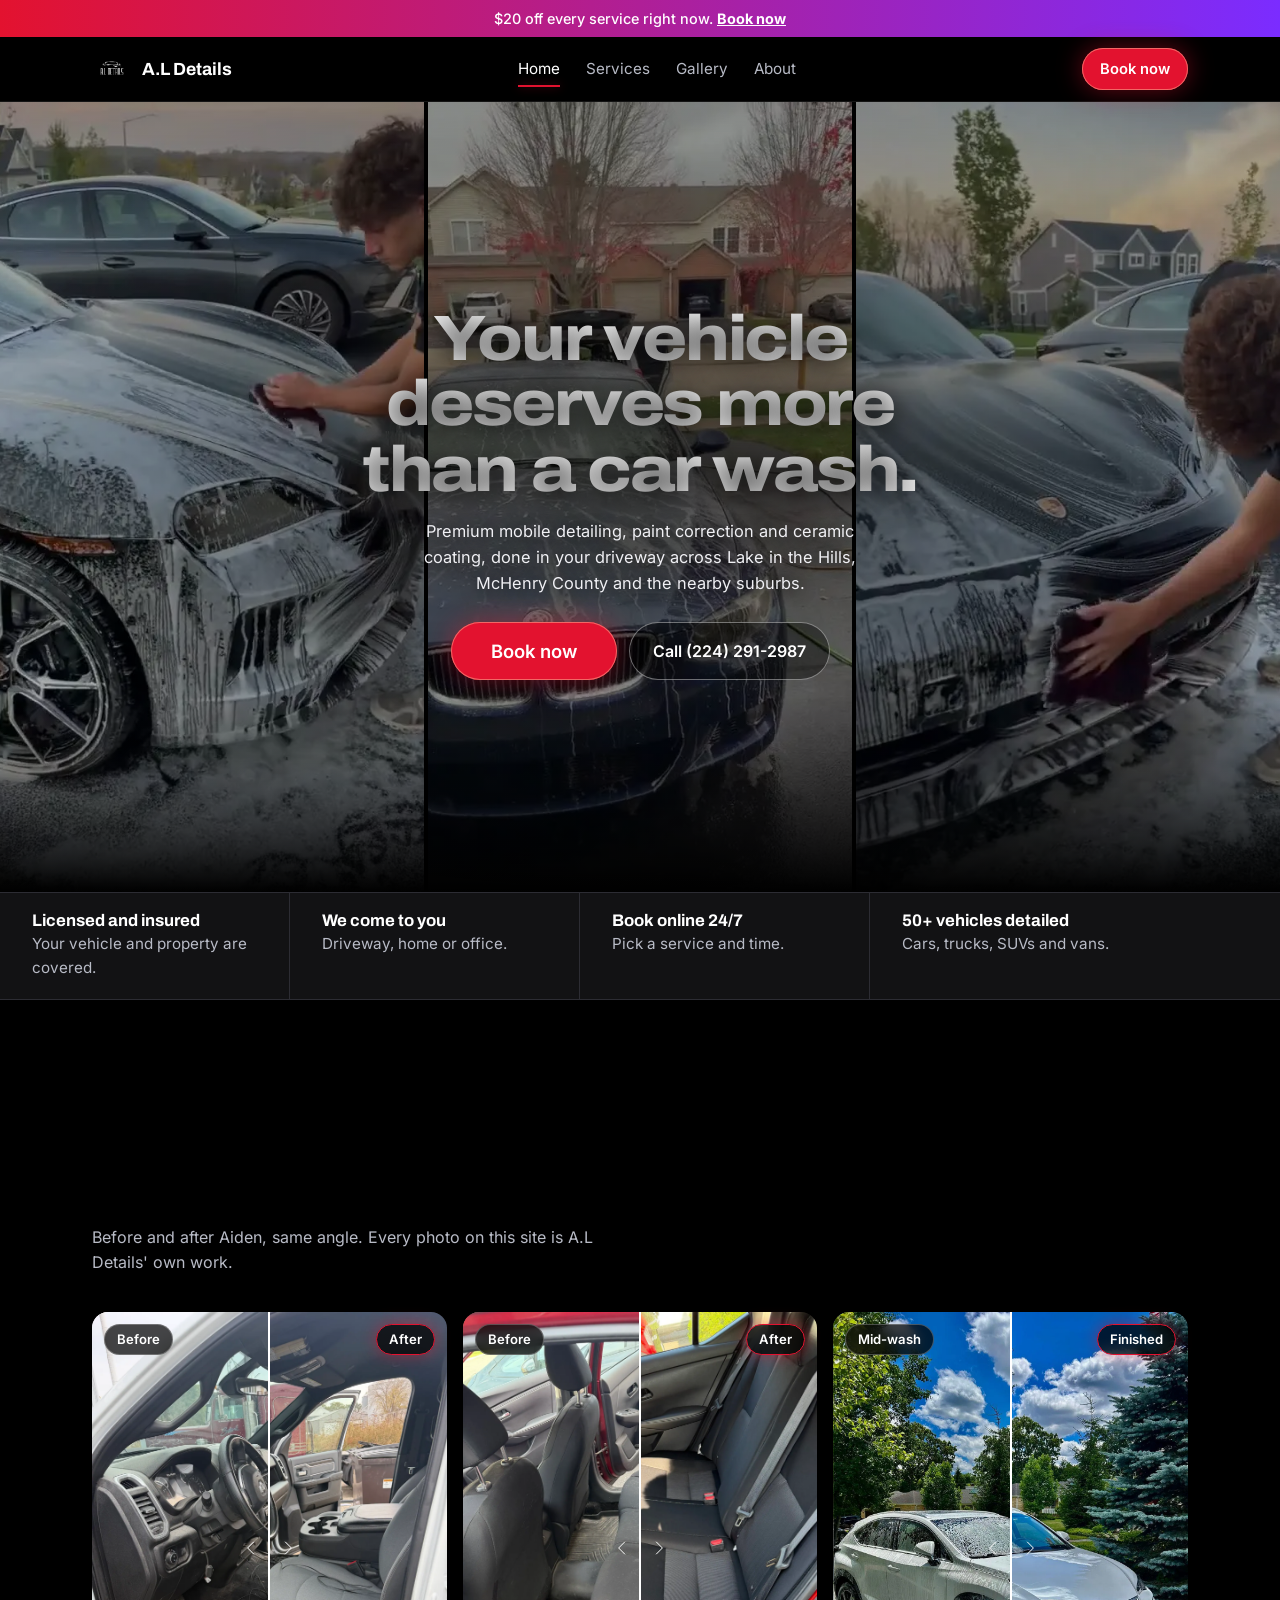
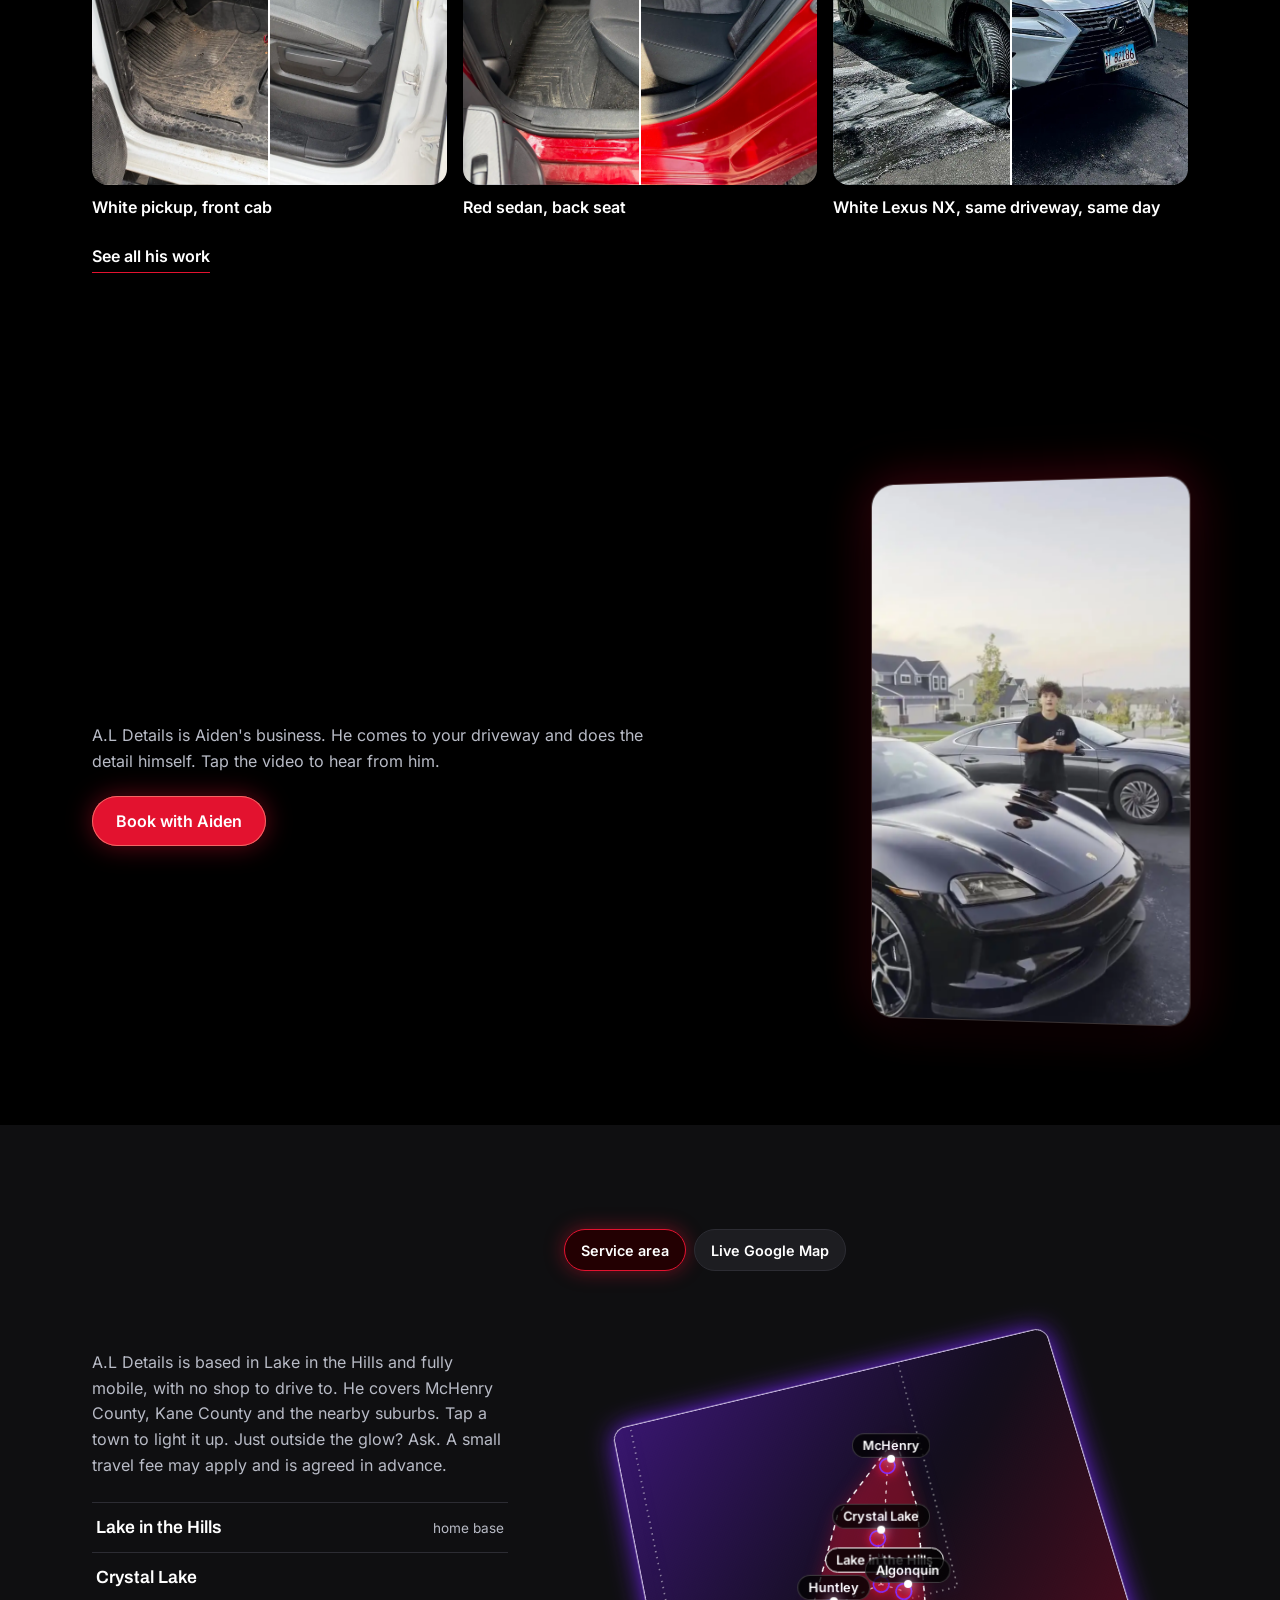
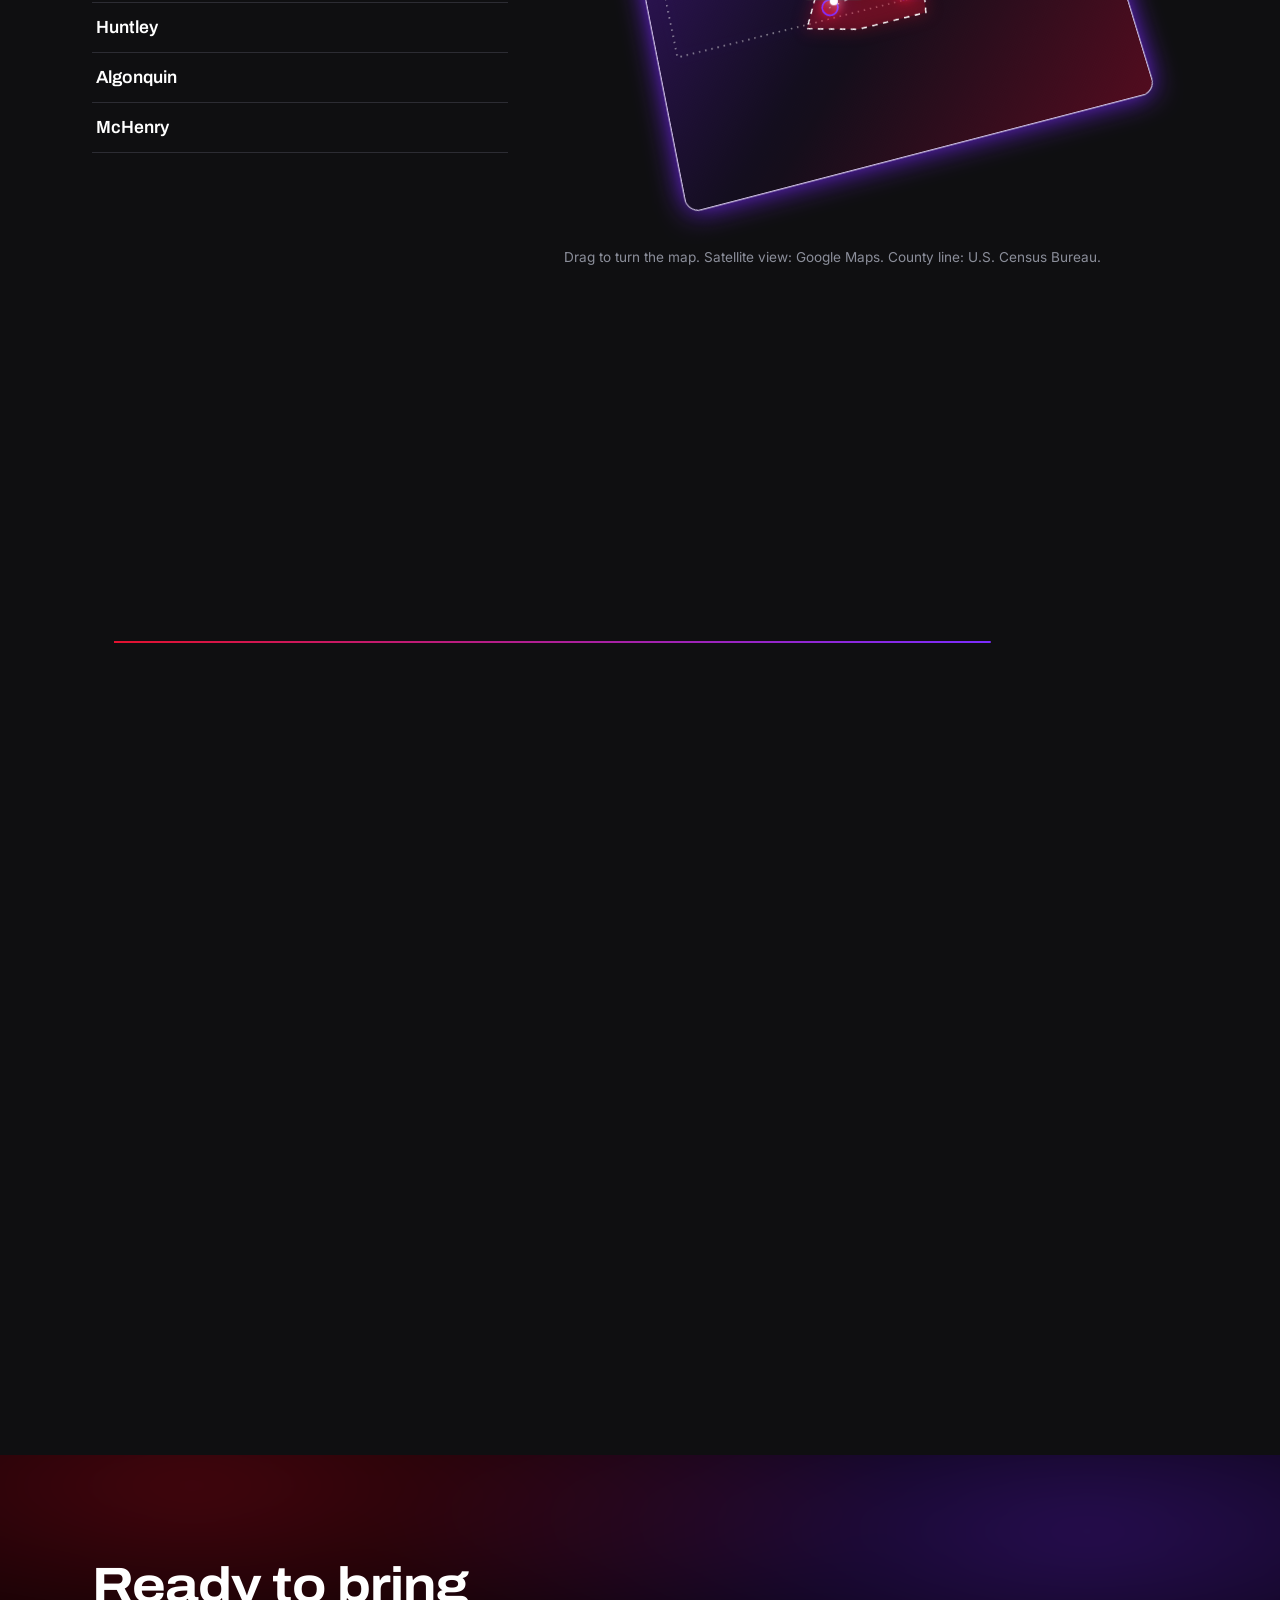
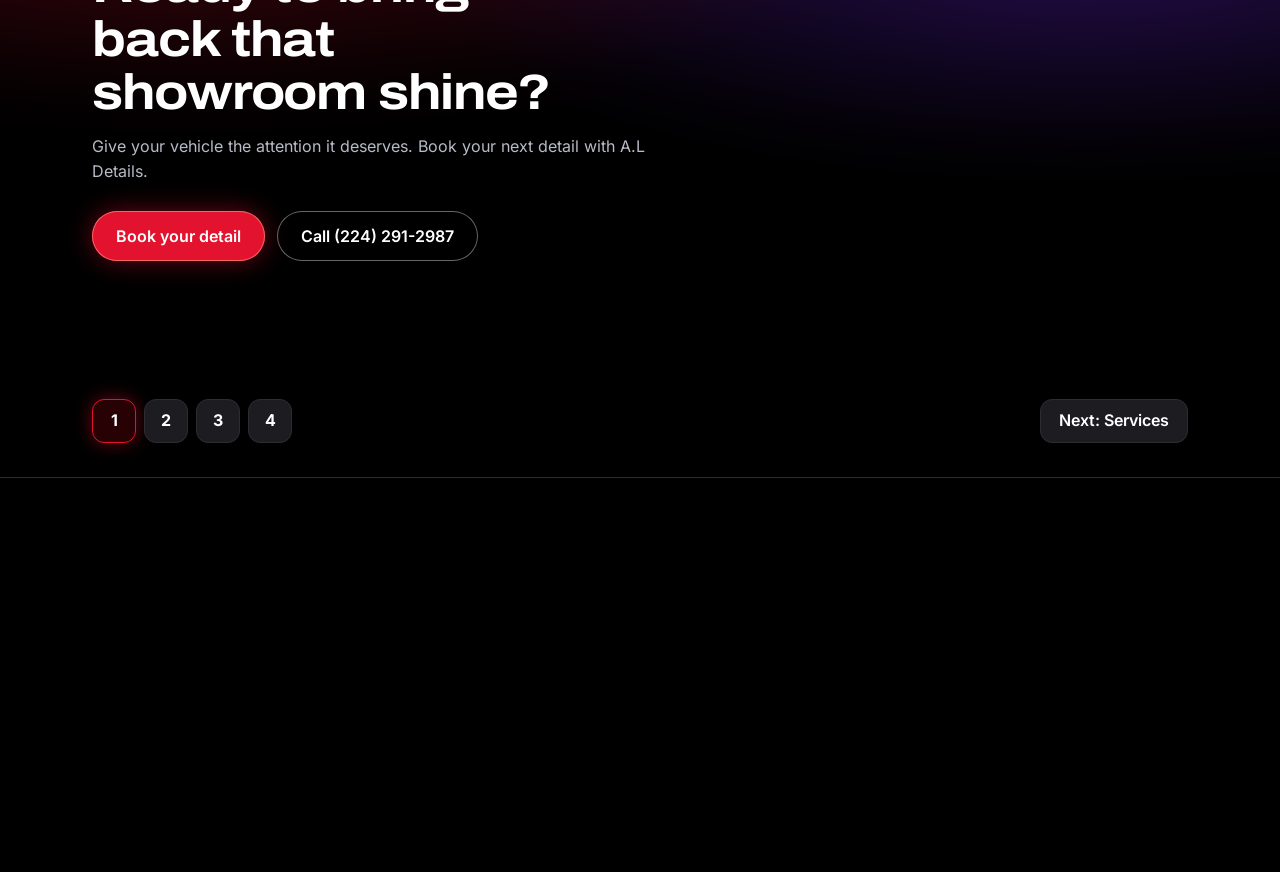
==== index.html @ 9d6e3ac3 "Videos ready the moment visitors arrive Co-Authored-By: Claude Opus 5.5 <noreply@anthropic.com> Clau" ====
<!DOCTYPE html>
<html lang="en" class="load">
<head>
<meta charset="utf-8">
<meta name="viewport" content="width=device-width, initial-scale=1, viewport-fit=cover">
<title>Mobile Car Detailing in Lake in the Hills, IL | A.L Details</title>
<meta name="description" content="A.L Details brings premium mobile auto detailing, paint correction and ceramic coating to your driveway in Lake in the Hills, Crystal Lake, Huntley, Algonquin and McHenry. Book online.">
<link rel="canonical" href="https://alautodetailing.com/">
<meta property="og:type" content="website">
<meta property="og:title" content="Mobile Car Detailing in Lake in the Hills, IL | A.L Details">
<meta property="og:description" content="A.L Details brings premium mobile auto detailing, paint correction and ceramic coating to your driveway in Lake in the Hills, Crystal Lake, Huntley, Algonquin and McHenry. Book online.">
<meta property="og:image" content="https://alautodetailing.com/assets/img/old/detail-17-1600.webp">
<meta name="theme-color" content="#000000">
<link rel="icon" href="/assets/img/logo.png">
<link rel="preconnect" href="https://widget.zenbooker.com">
<link rel="preload" as="font" type="font/woff2" href="/vendor/fonts/archivo-latin-wdth-normal.woff2" crossorigin>
<link rel="stylesheet" href="/css/al.css?v=6ae0a187">
<link rel="stylesheet" href="/vendor/img-comparison-slider.css">
<script type="application/ld+json">
{"@context":"https://schema.org","@type":"AutomotiveBusiness","@id":"https://alautodetailing.com/#business",
"name":"A.L Details","legalName":"A.L Details LLC","url":"https://alautodetailing.com/","telephone":"+1-224-291-2987",
"description":"Fully mobile auto detailing: full details, interior and exterior detailing, paint correction and ceramic coatings, performed at the customer's home or office.",
"image":"https://alautodetailing.com/assets/img/old/detail-17-1600.webp","logo":"https://alautodetailing.com/assets/img/logo.png",
"founder":{"@type":"Person","name":"Aiden"},
"address":{"@type":"PostalAddress","addressLocality":"Lake in the Hills","addressRegion":"IL","addressCountry":"US"},
"areaServed":[{"@type":"City","name":"Lake in the Hills, IL"},{"@type":"City","name":"Crystal Lake, IL"},{"@type":"City","name":"Huntley, IL"},{"@type":"City","name":"Algonquin, IL"},{"@type":"City","name":"McHenry, IL"}],
"paymentAccepted":"Credit card, debit card, Zelle, cash",
"sameAs":["https://www.instagram.com/a.l_mobiledetails","https://www.tiktok.com/@a.l_mobiledetails"],
"potentialAction":{"@type":"ReserveAction","target":"https://alautodetailing.com/book/"},
"hasOfferCatalog":{"@type":"OfferCatalog","name":"Mobile detailing services","itemListElement":[
{"@type":"Offer","itemOffered":{"@type":"Service","name":"Full Detail"}},
{"@type":"Offer","itemOffered":{"@type":"Service","name":"Interior Detail"}},
{"@type":"Offer","itemOffered":{"@type":"Service","name":"Exterior Detail"}},
{"@type":"Offer","itemOffered":{"@type":"Service","name":"Paint Correction and Ceramic Coating"}},
{"@type":"Offer","itemOffered":{"@type":"Service","name":"Seat and Carpet Shampoo Extraction"}},
{"@type":"Offer","itemOffered":{"@type":"Service","name":"Pet Hair and Stain Removal"}}]}}
</script>
<link rel="preload" as="image" href="/assets/video/hero-wash-poster.webp" media="(max-width: 899px)" fetchpriority="high">
<link rel="preload" as="image" href="/assets/video/short-bmw-poster.webp" media="(min-width: 900px)" fetchpriority="high">
<link rel="preload" as="video" href="/assets/video/hero-wash.mp4" type="video/mp4" media="(max-width: 899px)">
<script>try{if(sessionStorage.getItem("alIntro")||innerWidth<980||matchMedia("(prefers-reduced-motion: reduce)").matches)document.documentElement.classList.add("no-intro")}catch(e){document.documentElement.classList.add("no-intro")}</script>
<noscript><style>.intro{display:none}.load .hero h1,.load .hero p,.pre{opacity:1!important;transform:none!important}</style></noscript>
</head>
<body data-page="home">
<div class="intro" id="intro"><div class="intro-mark" aria-hidden="true"><img src="/assets/img/logo.png" alt="" width="84" height="84"><span class="intro-name">A.L Details</span><span class="intro-line">Premium mobile auto detailing</span></div><button type="button" id="introSkip">Skip intro</button></div>
<div class="progress" aria-hidden="true"><i id="prog"></i></div>
<div class="promo">$20 off every service right now. <a href="/book/" data-book>Book now</a></div>
<header class="hdr">
 <div class="wrap">
  <a class="brand" href="/"><img src="/assets/img/logo.png" alt="A.L Details logo" width="40" height="40">A.L Details</a>
  <nav class="nav" aria-label="Main"><a href="/" aria-current="page">Home</a><a href="/services/">Services</a><a href="/gallery/">Gallery</a><a href="/about/">About</a></nav>
  <a class="btn sheen" href="/book/" data-book>Book now</a>
  <button class="burger" aria-label="Open menu" aria-expanded="false" aria-controls="menu"><span></span></button>
 </div>
 <div class="menu" id="menu">
  <a href="/" aria-current="page">Home</a><a href="/services/">Services</a><a href="/gallery/">Gallery</a><a href="/about/">About</a>
  <a href="https://www.instagram.com/a.l_mobiledetails" target="_blank" rel="noopener" style="font-size:1.2rem">Instagram</a><a href="https://www.tiktok.com/@a.l_mobiledetails" target="_blank" rel="noopener" style="font-size:1.2rem">TikTok</a>
  <a class="btn" href="/book/" data-book>Book your detail</a>
 </div>
</header>
<main>
<section class="hero hero2" id="home">
 <video class="hero-bg" id="heroBg" muted playsinline loop preload="none" poster="/assets/video/hero-wash-poster.webp" aria-hidden="true" data-src="/assets/video/hero-wash.mp4"></video>
 <div class="hero-wall" aria-hidden="true">
  <video muted playsinline loop preload="none" poster="/assets/video/short-scrub-poster.webp" data-src="/assets/video/short-scrub.mp4"></video>
  <video muted playsinline loop preload="none" poster="/assets/video/short-bmw-poster.webp" data-src="/assets/video/short-bmw.mp4"></video>
  <video muted playsinline loop preload="none" poster="/assets/video/short-wipe-poster.webp" data-src="/assets/video/short-wipe.mp4"></video>
 </div>
 <div class="wrap hero2-in">
  <div class="hero-copy">
   <h1 class="gloss">Your vehicle deserves more than a car wash.</h1>
   <p>Premium mobile detailing, paint correction and ceramic coating, done in your driveway across Lake in the Hills, McHenry County and the nearby suburbs.</p>
   <div class="hero2-cta"><a class="btn sheen hero2-book" href="/book/" data-book>Book now</a><a class="btn btn-ghost" href="tel:+12242912987">Call (224) 291-2987</a></div>
  </div>
 </div>
 <script>(function(){var h=document.getElementById("home"),w=matchMedia("(min-width: 900px)").matches,vs=w?h.querySelectorAll(".hero-wall video"):[document.getElementById("heroBg")];h.classList.add(w?"wall":"single");if(navigator.connection&&navigator.connection.saveData)return;for(var i=0;i<vs.length;i++){var v=vs[i];v.muted=true;v.autoplay=true;v.preload="auto";v.addEventListener("playing",function(){this.classList.add("on")});v.src=v.dataset.src;var p=v.play();if(p&&p.catch)p.catch(function(){})}})();</script>
</section>

<section class="sec shorts" id="shorts" aria-label="Short videos of A.L Details at work">
 <div class="wrap">
  <div class="reels shorts-row">
   <figure class="reel"><video muted loop playsinline preload="none" poster="/assets/video/short-scrub-poster.webp" data-src="/assets/video/short-scrub.mp4" aria-label="Aiden hand-washing a foamed Porsche"></video><figcaption>Hand wash, Porsche</figcaption></figure>
   <figure class="reel"><video muted loop playsinline preload="none" poster="/assets/video/short-bmw-poster.webp" data-src="/assets/video/short-bmw.mp4" aria-label="Blue BMW covered in foam in a driveway"></video><figcaption>Foam bath, BMW</figcaption></figure>
   <figure class="reel"><video muted loop playsinline preload="none" poster="/assets/video/short-wipe-poster.webp" data-src="/assets/video/short-wipe.mp4" aria-label="Aiden wiping down the front of a Porsche"></video><figcaption>Detail work, up close</figcaption></figure>
  </div>
 </div>
</section>

<section class="trust" aria-label="Why customers trust A.L Details">
 <ul class="wrap" style="padding:0">
  <li><b>Licensed and insured</b>Your vehicle and property are covered.</li>
  <li><b>We come to you</b>Driveway, home or office.</li>
  <li><b>Book online 24/7</b>Pick a service and time.</li>
  <li><b>50+ vehicles detailed</b>Cars, trucks, SUVs and vans.</li>
 </ul>
</section>

<section class="sec" id="results">
 <div class="wrap">
  <h2 class="rise">Same car. <em class="hue">Drag the line.</em></h2>
  <p class="lede">Before and after Aiden, same angle. Every photo on this site is A.L Details' own work.</p>
  <div class="ba" id="ba"></div>
  <a class="more" href="/gallery/">See all his work</a>
 </div>
</section>

<section class="sec intro2" id="meet">
 <div class="wrap intro2-in">
  <div class="intro2-copy">
   <h2 class="rise">Meet the owner.</h2>
   <p class="lede">A.L Details is Aiden's business. He comes to your driveway and does the detail himself. Tap the video to hear from him.</p>
   <a class="btn sheen" href="/book/" data-book>Book with Aiden</a>
  </div>
  <figure class="vcard" id="vcard">
   <video id="heroVid" muted loop playsinline preload="none" aria-label="Aiden, owner of A.L Details, introducing himself next to a black Porsche"></video>
   <button class="hear" id="hear" type="button" hidden><b aria-hidden="true"></b><span>Hear from Aiden</span></button>
  </figure>
 </div>
</section>

<section class="sec sec-coal" id="area">
 <div class="wrap area">
  <div>
   <h2 class="rise">Your driveway, <em class="hue">covered.</em></h2>
   <p class="lede">A.L Details is based in Lake in the Hills and fully mobile, with no shop to drive to. He covers McHenry County, Kane County and the nearby suburbs. Tap a town to light it up. Just outside the glow? Ask. A small travel fee may apply and is agreed in advance.</p>
   <ul class="towns" id="towns"></ul>
  </div>
  <div class="mapbox">
   <div class="map-tabs"><button type="button" id="tab3d" aria-pressed="true">Service area</button><button type="button" id="tabSt" aria-pressed="false">Live Google Map</button></div>
   <div class="m3" id="m3" aria-label="Google satellite map of the northwest Chicago suburbs, with the A.L Details service area highlighted around Lake in the Hills, Crystal Lake, Huntley, Algonquin and McHenry"><div class="m3-plane" id="m3Plane"></div></div>
   <div id="map" hidden></div>
   <p class="fine" style="margin-top:10px"><span class="dragtip">Drag to turn the map. </span>Satellite view: Google Maps. County line: U.S. Census Bureau.</p>
  </div>
 </div>
</section>

<section class="sec sec-coal" id="how">
 <div class="wrap">
  <h2 class="rise">Four steps, and you <em class="hue">never leave home.</em></h2>
  <ol class="steps">
   <li><div><h3>Tap Book now</h3><p>Enter your ZIP code to check Aiden covers your area.</p></div></li>
   <li><div><h3>Pick a service and time</h3><p>Choose your detail and an open slot, any time of day.</p></div></li>
   <li><div><h3>You are on the schedule</h3><p>You get a confirmation and an arrival window. Need to change it? Call or text.</p></div></li>
   <li><div><h3>Enjoy your vehicle</h3><p>Aiden details it where it's parked. Look it over together, then pay.</p></div></li>
  </ol>
 </div>
</section>

<section class="sec sec-coal" id="explore">
 <div class="wrap">
  <h2 class="rise">See more of <em class="hue">A.L Details.</em></h2>
  <div class="xgrid">
   <a class="xcard" href="/services/"><img loading="lazy" data-img="porsche-gt3rs-foam" data-w="700" alt="White Porsche 911 GT3 RS covered in wash foam"><span><b>Services</b>What each detail includes, and which one fits your car</span></a>
   <a class="xcard" href="/gallery/"><img loading="lazy" data-img="tan-interior" data-w="700" alt="Tan quilted leather front seats after an interior detail"><span><b>Gallery</b>Every photo and clip from his recent work</span></a>
   <a class="xcard" href="/about/"><img loading="lazy" data-img="detail-17" data-w="700" alt="Black Ford Explorer after a detail"><span><b>Meet Aiden</b>Reviews, his story and how to reach him</span></a>
  </div>
 </div>
</section>

<section class="sec book" id="contact">
 <div class="wrap cta-end">
  <h2 class="rise gloss">Ready to bring back that showroom shine?</h2>
  <p class="lede">Give your vehicle the attention it deserves. Book your next detail with A.L Details.</p>
  <div class="cta"><a class="btn sheen" href="/book/" data-book>Book your detail</a><a class="btn btn-ghost" href="tel:+12242912987">Call (224) 291-2987</a></div>
 </div>
</section>
</main>
<nav class="pager wrap" aria-label="Pages"><a href="/" aria-current="page">1</a><a href="/services/">2</a><a href="/gallery/">3</a><a href="/about/">4</a><a class="pager-next" href="/services/">Next: Services</a></nav>
<footer class="ftr">
 <div class="wrap">
  <div class="ftr-grid">
   <div><a class="brand" href="/"><img src="/assets/img/logo.png" alt="A.L Details logo" width="40" height="40" loading="lazy">A.L Details</a><p style="margin-top:12px;max-width:34ch">Premium mobile auto detailing based in Lake in the Hills, Illinois. Licensed and fully insured.</p><p style="margin-top:12px"><a href="tel:+12242912987">(224) 291-2987</a></p></div>
   <div><h3>Services</h3><ul><li><a href="/services/">Full Detail</a></li><li><a href="/services/">Interior Detail</a></li><li><a href="/services/">Exterior Detail</a></li><li><a href="/services/">Paint Correction</a></li><li><a href="/services/">Ceramic Coating</a></li></ul></div>
   <div><h3>Service area</h3><ul><li><a href="/areas/lake-in-the-hills/">Lake in the Hills</a></li><li><a href="/areas/crystal-lake/">Crystal Lake</a></li><li><a href="/areas/huntley/">Huntley</a></li><li><a href="/areas/algonquin/">Algonquin</a></li><li><a href="/areas/mchenry/">McHenry</a></li></ul></div>
   <div><h3>A.L Details</h3><ul><li><a href="/gallery/">Gallery</a></li><li><a href="/about/#reviews">Reviews</a></li><li><a href="/about/">About</a></li><li><a href="https://alautodetailing.com/business-info">Business information</a></li><li><a href="/book/" data-book>Book online</a></li><li><a href="https://www.instagram.com/a.l_mobiledetails" target="_blank" rel="noopener">Instagram</a></li><li><a href="https://www.tiktok.com/@a.l_mobiledetails" target="_blank" rel="noopener">TikTok</a></li></ul></div>
  </div>
  <p class="legal">© <span id="yr">2026</span> A.L Details LLC.</p>
 </div>
</footer>

<div class="bar"><a href="tel:+12242912987">Call</a><a href="sms:+12242912987">Text</a><a class="go" href="/book/" data-book>Book now</a></div>

<script src="/js/media.js?v=25206481"></script>
<script src="/js/site-data.js?v=909bfa50"></script>
<script type="module" src="/vendor/img-comparison-slider.js"></script>
<script src="/js/al.js?v=4e415cdd" defer></script>
</body>
</html>
---- css/al.css ----
@font-face{font-family:Archivo;src:url(../vendor/fonts/archivo-latin-wdth-normal.woff2) format("woff2");font-weight:100 900;font-stretch:62% 125%;font-display:swap}@font-face{font-family:Inter;src:url(../vendor/fonts/inter-latin-wght-normal.woff2) format("woff2");font-weight:100 900;font-display:swap}@property --ang{syntax:"<angle>";inherits:false;initial-value:0deg}:root{--black:#000;--coal:#121214;--steel:#1d1d21;--line:#2c2c33;--white:#fff;--silver:#b8bbc6;--dim:#8b8e9a;--red:#e3122f;--purple:#7b2cff;--mix:0%;--accent:color-mix(in oklab,var(--red),var(--purple) var(--mix));--glow:color-mix(in oklab,var(--accent),transparent 55%);--display:"Archivo","Helvetica Neue",Arial,sans-serif;--body:"Inter",system-ui,-apple-system,"Segoe UI",Roboto,sans-serif;--pad:20px;--max:1160px}*{box-sizing:border-box}[hidden]{display:none!important}main{overflow-x:clip}html{-webkit-text-size-adjust:100%}body{margin:0;background:var(--black);color:var(--white);font:400 1rem/1.6 var(--body);-webkit-font-smoothing:antialiased;padding-bottom:64px;overflow-x:hidden}img,video{display:block;max-width:100%}a{color:inherit}h1,h2,h3{font-family:var(--display);font-weight:700;line-height:1.08;margin:0;letter-spacing:-.022em}h1,h2,h3,.brand,.menu a,.trust b,.marq div,.proc-list b,.steps li:before,.sig,.towns button,.faq summary,.intro-name,.stp legend,.slot b,.soc-n{font-variation-settings:"wdth" 114}h2{font-size:clamp(1.85rem,5.4vw,3.1rem);max-width:17ch}h3{font-size:1.25rem;line-height:1.2}p{margin:0}.wrap{max-width:var(--max);margin:0 auto;padding:0 var(--pad)}.lede{color:var(--silver);max-width:56ch;margin-top:14px}.sec{padding:72px 0;position:relative}.sec-coal{background:#121214e0}.sec-white{background:var(--white);color:#0a0a0c}.sec-white .lede{color:#4a4b55}:focus-visible{outline:2px solid var(--white);outline-offset:3px;border-radius:4px}.sec-white :focus-visible{outline-color:#000}.sr{position:absolute;width:1px;height:1px;overflow:hidden;clip-path:inset(50%)}.progress{position:fixed;inset:0 0 auto;height:3px;z-index:60;pointer-events:none}.progress i{display:block;height:100%;width:100%;transform-origin:0 50%;transform:scaleX(0);background:linear-gradient(90deg,var(--red),var(--purple));box-shadow:0 0 12px var(--glow)}.btn{display:inline-flex;align-items:center;justify-content:center;gap:8px;min-height:50px;padding:0 24px;border-radius:999px;border:0;font:600 1rem var(--body);text-decoration:none;cursor:pointer;position:relative;color:#fff;background:var(--accent);box-shadow:0 0 0 1px color-mix(in oklab,var(--accent),#fff 25%) inset,0 0 26px var(--glow);transition:box-shadow .25s}.btn:hover{box-shadow:0 0 0 1px #fff inset,0 0 44px var(--glow)}.btn-ghost{background:transparent;box-shadow:0 0 0 1px #fff6 inset}.btn-ghost:hover{box-shadow:0 0 0 1px #fff inset,0 0 26px #fff3}.btn-dark{background:#000;box-shadow:none}.sheen{overflow:hidden}.sheen:after{content:"";position:absolute;inset:0;background:linear-gradient(105deg,transparent 35%,#ffffff66 50%,transparent 65%);transform:translate(-120%);animation:sheen 4.5s ease-in-out infinite}@keyframes sheen{0%,60%{transform:translate(-120%)}85%,to{transform:translate(120%)}}.promo{background:linear-gradient(90deg,var(--red),var(--purple));font-size:.9rem;text-align:center;padding:7px 14px;font-weight:500}.promo a{font-weight:700}.hdr{position:sticky;top:0;z-index:50;background:#000c;backdrop-filter:blur(14px);-webkit-backdrop-filter:blur(14px);border-bottom:1px solid #ffffff14}.hdr .wrap{display:flex;align-items:center;justify-content:space-between;height:64px;gap:14px}.brand{display:flex;align-items:center;gap:10px;text-decoration:none;font:700 1.1rem var(--display)}.brand img{width:40px;height:40px;object-fit:contain;border-radius:8px}.nav{display:none;gap:26px}.nav a{text-decoration:none;color:var(--silver);font-size:.95rem;position:relative;padding:6px 0}.nav a:after{content:"";position:absolute;left:0;right:0;bottom:0;height:2px;background:var(--accent);transform:scaleX(0);transform-origin:0;transition:transform .25s;box-shadow:0 0 10px var(--glow)}.nav a:hover{color:#fff}.nav a:hover:after{transform:scaleX(1)}.hdr .btn{min-height:42px;padding:0 18px;font-size:.92rem}.burger{width:44px;height:44px;border:0;background:none;color:#fff;display:grid;place-items:center;cursor:pointer}.burger span,.burger span:before,.burger span:after{content:"";display:block;width:22px;height:2px;background:#fff;border-radius:2px;transition:transform .25s,opacity .2s;position:relative}.burger span:before{position:absolute;top:-7px}.burger span:after{position:absolute;top:7px}[data-menu=open] .burger span{background:transparent}[data-menu=open] .burger span:before{transform:translateY(7px) rotate(45deg)}[data-menu=open] .burger span:after{transform:translateY(-7px) rotate(-45deg)}.menu{position:fixed;inset:64px 0 0;background:#000;z-index:49;padding:26px var(--pad);display:none;flex-direction:column;gap:4px;overflow:auto}[data-menu=open] .menu{display:flex}.menu a{font:700 1.9rem var(--display);text-decoration:none;padding:12px 0;border-bottom:1px solid var(--line)}.menu .btn{margin-top:20px;font:600 1rem var(--body);border:0}.slides{position:absolute;inset:0}.slides img{position:absolute;inset:0;width:100%;height:100%;object-fit:cover;opacity:0;transition:opacity 1.4s}.slides img.on{opacity:1;animation:ken 9s ease-out forwards}@keyframes ken{0%{transform:scale(1.02)}to{transform:scale(1.12)}}.hero .lamp{position:absolute;z-index:1;width:70vmax;height:70vmax;left:0;top:0;margin:-35vmax 0 0 -35vmax;transform:translate3d(var(--lx,70vw),var(--ly,30vh),0);background:radial-gradient(closest-side,color-mix(in oklab,var(--accent),transparent 72%),transparent);pointer-events:none;transition:transform .6s cubic-bezier(.2,.8,.2,1);will-change:transform}.gloss{background:linear-gradient(100deg,#fff 0%,#fff 38%,var(--red) 47%,var(--purple) 55%,#fff 64%,#fff 100%);background-size:300% 100%;-webkit-background-clip:text;background-clip:text;color:transparent;animation:gloss 7s ease-in-out infinite}@keyframes gloss{0%{background-position:100% 0}60%,to{background-position:0 0}}.cta{display:flex;flex-wrap:wrap;gap:12px;margin-top:26px}.hear b{display:inline-block;width:8px;height:8px;border-radius:50%;background:var(--accent);box-shadow:0 0 10px var(--accent);margin-right:8px;animation:ping2 1.6s ease-in-out infinite}@keyframes ping2{50%{transform:scale(1.7);opacity:.5}}.rot{margin-top:16px!important;font-weight:600;color:var(--silver)!important;font-size:1rem!important}#rot{display:inline-block;color:var(--accent);text-shadow:0 0 18px var(--glow);min-width:9ch}#rot.sw{animation:rotIn .5s cubic-bezier(.2,.8,.2,1)}@keyframes rotIn{0%{opacity:0;transform:translateY(60%) rotateX(-70deg)}}.hero p{transition-delay:.12s}.hero .cta{transition-delay:.24s}.trust{border-block:1px solid var(--line);background:var(--coal)}.trust ul{list-style:none;margin:0;padding:0;display:grid;grid-template-columns:1fr 1fr}.trust li{padding:18px var(--pad);border-bottom:1px solid var(--line);font-size:.95rem;color:var(--silver)}.trust li:nth-child(odd){border-right:1px solid var(--line)}.trust b{display:block;color:#fff;font:700 1.05rem var(--display);margin-bottom:2px}.marq{overflow:hidden;border-bottom:1px solid var(--line);padding:14px 0;background:#000}.marq div{display:flex;gap:44px;width:max-content;animation:marq 38s linear infinite;font:700 1.05rem var(--display);color:transparent;-webkit-text-stroke:1px #ffffff80;white-space:nowrap}.marq span:nth-child(2n){-webkit-text-stroke:0;color:var(--accent);text-shadow:0 0 18px var(--glow)}@keyframes marq{to{transform:translate(-50%)}}.pick{display:grid;gap:26px;margin-top:34px}.pick>*,.split>*,.area>*,.about>*,.book-grid>*{min-width:0}.pick fieldset{border:0;margin:0;padding:0;min-width:0}.pick legend{font-weight:600;margin-bottom:10px;padding:0}.chips{display:flex;gap:8px;overflow-x:auto;margin:0 calc(var(--pad)*-1);padding:4px var(--pad) 10px;scrollbar-width:none}.chips::-webkit-scrollbar{display:none}.chips label{flex:none;cursor:pointer;position:relative}.chips input{position:absolute;opacity:0;pointer-events:none}.chips span{display:block;padding:13px 18px;border-radius:999px;border:1px solid var(--line);background:var(--steel);font-size:.97rem;transition:border-color .2s,box-shadow .2s,background .2s}.chips input:checked+span{border-color:var(--accent);background:color-mix(in oklab,var(--accent),#000 72%);box-shadow:0 0 22px var(--glow)}.chips input:focus-visible+span{outline:2px solid #fff;outline-offset:2px}.rec{position:relative;border-radius:22px;padding:1px;background:conic-gradient(from var(--ang),var(--red),var(--purple),#ffffff55,var(--red));animation:spin 7s linear infinite;box-shadow:0 0 50px color-mix(in oklab,var(--accent),transparent 78%)}@keyframes spin{to{--ang:360deg}}.rec-in{background:#0b0b0d;border-radius:21px;padding:26px 22px}.rec small{color:var(--silver);font-size:.9rem}.rec h3{font-size:clamp(1.5rem,4.6vw,2.2rem);margin:6px 0 10px}.rec p{color:var(--silver);max-width:52ch}.rec ul{list-style:none;display:flex;flex-wrap:wrap;gap:8px;padding:0;margin:16px 0 20px}.rec li{border:1px solid var(--line);border-radius:999px;padding:5px 12px;font-size:.88rem}.rec.swap .rec-in>*{animation:swap .35s ease-out}@keyframes swap{0%{opacity:0;transform:translateY(8px)}}.gaps{display:grid;gap:0;margin-top:34px;border-top:1px solid #d9d9df}.gap{display:grid;grid-template-columns:auto 1fr;gap:16px;padding:20px 0;border-bottom:1px solid #d9d9df;align-items:start}.gap i{width:12px;height:12px;border-radius:50%;margin-top:8px;background:var(--accent);box-shadow:0 0 0 5px color-mix(in oklab,var(--accent),transparent 80%)}.gap h3{font-size:1.15rem}.gap p{color:#4a4b55;margin-top:4px;max-width:60ch}.vs{margin-top:34px;border-radius:20px;overflow:hidden;position:relative}.vs img{width:100%;aspect-ratio:4/3;object-fit:cover}.cards{display:grid;gap:16px;margin-top:36px}.card{position:relative;border-radius:20px;overflow:hidden;background:var(--steel);border:1px solid var(--line);display:grid;grid-template-rows:auto 1fr;transition:border-color .3s,box-shadow .3s}.card:hover{border-color:var(--accent);box-shadow:0 0 40px color-mix(in oklab,var(--accent),transparent 72%)}.card .ph{aspect-ratio:4/3;overflow:hidden;background:#0a0a0c}.card .ph img{width:100%;height:100%;object-fit:cover}.card-b{padding:20px;display:grid;gap:10px;align-content:start}.card ul{margin:0;padding-left:18px;color:var(--silver);font-size:.97rem}.card li::marker{color:var(--accent)}.card .go{font-weight:600;text-decoration:none;color:#fff;border-bottom:1px solid var(--accent);justify-self:start;padding-bottom:2px;margin-top:4px}.flag{position:absolute;top:14px;left:14px;z-index:2;background:#000;border:1px solid var(--accent);border-radius:999px;padding:4px 12px;font-size:.82rem;font-weight:600;box-shadow:0 0 18px var(--glow)}.addons{margin-top:34px}.addons ul{list-style:none;padding:0;margin:12px 0 0;display:flex;flex-wrap:wrap;gap:8px}.addons li{border:1px solid var(--line);background:var(--steel);border-radius:999px;padding:8px 14px;font-size:.93rem}.slot{display:grid;place-items:center;text-align:center;border:2px dashed #ffffff55;border-radius:16px;color:var(--silver);font-size:.9rem;padding:18px;background:repeating-linear-gradient(135deg,#ffffff08 0 12px,transparent 12px 24px);min-height:160px}.slot b{display:block;color:#fff;font-family:var(--display)}html:not([data-draft]) [data-draft-only]{display:none!important}.ba{display:grid;gap:16px;margin-top:36px}.ba figure{margin:0}.ba figcaption{margin-top:10px;font-weight:600}img-comparison-slider{--divider-width:2px;--divider-color:#fff;--default-handle-opacity:1;border-radius:16px;overflow:hidden;width:100%;display:block;outline:0}img-comparison-slider img{width:100%;aspect-ratio:3/4;object-fit:cover}.ba-w{position:relative}.ba-tag{position:absolute;top:12px;z-index:2;background:#000000b8;border:1px solid #ffffff40;border-radius:999px;padding:4px 12px;font-size:.82rem;font-weight:600;pointer-events:none;-webkit-backdrop-filter:blur(6px);backdrop-filter:blur(6px)}.ba-tag.a{left:12px}.ba-tag.b{right:12px;border-color:var(--accent);box-shadow:0 0 16px var(--glow)}.ba-slot{display:grid;grid-template-columns:1fr 1fr;gap:0;aspect-ratio:3/4;border-radius:16px;overflow:hidden;position:relative}.ba-slot .slot{border-radius:0;min-height:0}.ba-slot .slot+.slot{border-left:0}.ba-slot:after{content:"";position:absolute;left:50%;top:0;bottom:0;width:2px;background:#fff;box-shadow:0 0 16px var(--accent)}.gbadge{display:inline-flex;align-items:center;gap:12px;margin-top:22px;border:1px solid #d9d9df;border-radius:999px;padding:8px 18px;text-decoration:none;font-weight:600}.stars{color:var(--red);letter-spacing:2px}.revs{display:grid;gap:14px;margin-top:30px}.rev{border:1px solid #d9d9df;border-radius:18px;padding:22px;background:#fff;display:grid;gap:10px;align-content:start}.rev blockquote{margin:0;font-size:1.08rem;line-height:1.45}.rev footer{color:#4a4b55;font-size:.92rem}.rev footer b{color:#0a0a0c}.rev a{font-weight:600;font-size:.92rem}.rev[data-draft-only]{border-style:dashed;border-color:#9a9aa5}.rev .tagd{font-size:.8rem;color:#7a2a2a;background:#fdecec;border-radius:6px;padding:2px 8px;justify-self:start}.steps{list-style:none;counter-reset:s;margin:36px 0 0;padding:0;display:grid;gap:0}.steps li{counter-increment:s;display:grid;grid-template-columns:56px 1fr;gap:14px;padding-bottom:30px;position:relative}.steps li:before{content:counter(s);width:44px;height:44px;border-radius:50%;display:grid;place-items:center;font:700 1.1rem var(--display);border:1px solid var(--accent);box-shadow:0 0 20px var(--glow),0 0 12px var(--glow) inset;background:#000;z-index:1}.steps{position:relative;--fill:100%}.steps:before{content:"";position:absolute;left:21px;top:22px;bottom:40px;width:2px;background:linear-gradient(var(--red),var(--purple));clip-path:inset(0 0 calc(100% - var(--fill)) 0);box-shadow:0 0 12px var(--glow)}.steps p{color:var(--silver);margin-top:4px}.about{display:grid;gap:28px}.about video,.about .slot{width:100%;border-radius:20px;aspect-ratio:4/5;object-fit:cover;background:#000;max-height:560px}.about .frame{position:relative;border-radius:21px;padding:1px;background:conic-gradient(from var(--ang),var(--red),var(--purple),transparent 60%,var(--red));animation:spin 9s linear infinite}.about .frame>*{display:block}.about p+p{margin-top:14px}.about .body p{color:var(--silver);max-width:54ch}.sig{font:700 1.3rem var(--display);margin-top:20px}.sig small{display:block;font:400 .95rem var(--body);color:var(--dim)}.area{display:grid;gap:26px}.towns{list-style:none;margin:24px 0 0;padding:0;border-top:1px solid var(--line)}.towns li{border-bottom:1px solid var(--line)}.towns button{all:unset;box-sizing:border-box;cursor:pointer;display:flex;justify-content:space-between;align-items:center;width:100%;padding:15px 4px;font:600 1.1rem var(--display)}.towns button:hover,.towns button[aria-pressed=true]{color:var(--accent);text-shadow:0 0 18px var(--glow)}.towns button:focus-visible{outline:2px solid #fff}.towns a{font:400 .9rem var(--body);color:var(--silver)}@keyframes ping{0%{transform:scale(1);opacity:.9}to{transform:scale(3.6);opacity:0}}.zone{filter:drop-shadow(0 0 10px var(--purple));stroke-dasharray:8 8;animation:dash 1.4s linear infinite}@keyframes dash{to{stroke-dashoffset:-16}}.faq{margin-top:30px;border-top:1px solid var(--line)}.faq details{border-bottom:1px solid var(--line)}.faq summary{list-style:none;cursor:pointer;padding:20px 40px 20px 0;font:600 1.12rem var(--display);position:relative}.faq summary::-webkit-details-marker{display:none}.faq summary:after{content:"+";position:absolute;right:6px;top:16px;font:400 1.6rem var(--body);color:var(--accent);transition:transform .25s}.faq details[open] summary:after{transform:rotate(45deg)}.faq details p{color:var(--silver);padding:0 0 22px;max-width:64ch}.book{position:relative;overflow:hidden;isolation:isolate}.book:before{content:"";position:absolute;z-index:-1;inset:-30% -20% auto;height:90%;background:radial-gradient(40% 50% at 25% 40%,color-mix(in oklab,var(--red),transparent 70%),transparent),radial-gradient(40% 50% at 75% 50%,color-mix(in oklab,var(--purple),transparent 68%),transparent);filter:blur(30px);animation:drift 14s ease-in-out infinite alternate}@keyframes drift{to{transform:translate(4%,6%) scale(1.1)}}.book-grid{display:grid;gap:30px;margin-top:8px}.book h2{max-width:14ch}.contact{display:grid;gap:10px;margin-top:26px}.contact a{display:flex;justify-content:space-between;align-items:center;text-decoration:none;border:1px solid var(--line);background:#00000080;border-radius:14px;padding:14px 18px;font-weight:600}.contact a:hover{border-color:var(--accent);box-shadow:0 0 22px var(--glow)}.contact small{font-weight:400;color:var(--silver)}form.q{background:#0b0b0d;border:1px solid var(--line);border-radius:22px;padding:22px;display:grid;gap:14px}form.q label{display:grid;gap:6px;font-size:.93rem;font-weight:600}form.q input,form.q select,form.q textarea{font:inherit;font-weight:400;color:#fff;background:var(--steel);border:1px solid var(--line);border-radius:12px;padding:13px 14px;width:100%}form.q input:focus,form.q select:focus,form.q textarea:focus{outline:0;border-color:var(--accent);box-shadow:0 0 0 3px color-mix(in oklab,var(--accent),transparent 70%)}form.q input[type=file]{padding:10px}.row2{display:grid;gap:14px}.hp{position:absolute;left:-9999px}.msg{border-radius:14px;padding:16px;font-weight:500}.msg-ok{background:#0f2a17;border:1px solid #2f8f4d}.msg-err{background:#2a0f12;border:1px solid var(--red)}.fine{font-size:.85rem;color:var(--dim)}.ftr{border-top:1px solid var(--line);padding:48px 0 34px;color:var(--silver);font-size:.95rem}.ftr-grid{display:grid;gap:28px}.ftr h3{font-size:1rem;color:#fff;margin-bottom:10px}.ftr ul{list-style:none;margin:0;padding:0;display:grid;gap:6px}.ftr a{text-decoration:none}.ftr a:hover{color:#fff;text-decoration:underline}.ftr .legal{margin-top:34px;padding-top:20px;border-top:1px solid var(--line);font-size:.85rem;color:var(--dim)}.bar{position:fixed;inset:auto 0 0;z-index:55;display:grid;grid-template-columns:1fr 1fr 1.4fr;background:#000;border-top:1px solid var(--line);padding-bottom:env(safe-area-inset-bottom)}.bar a{display:grid;place-items:center;height:60px;text-decoration:none;font-weight:600}.bar a+a{border-left:1px solid var(--line)}.bar .go{background:var(--accent);box-shadow:0 0 30px var(--glow)}.rise .w{display:inline-block;overflow:hidden;vertical-align:top;padding-bottom:.12em;margin-bottom:-.12em}.rise .w>span{display:inline-block}.wr .w>span{transform:translateY(110%);transition:transform .9s cubic-bezier(.2,.8,.2,1)}.wr.in .w>span{transform:none}.wr .w:nth-child(2)>span{transition-delay:.05s}.wr .w:nth-child(3)>span{transition-delay:.1s}.wr .w:nth-child(4)>span{transition-delay:.15s}.wr .w:nth-child(n+5)>span{transition-delay:.2s}@media(min-width:720px){:root{--pad:32px}.sec{padding:104px 0}.trust ul{grid-template-columns:repeat(4,1fr)}.trust li{border-bottom:0;border-right:1px solid var(--line)}.trust li:last-child{border-right:0}.cards{grid-template-columns:repeat(2,1fr)}.ba,.revs{grid-template-columns:repeat(3,1fr)}.row2{grid-template-columns:1fr 1fr}.ftr-grid{grid-template-columns:1.4fr 1fr 1fr 1fr}.chips{flex-wrap:wrap;overflow:visible;margin:0;padding:4px 0 0}}@media(min-width:980px){body{padding-bottom:0}.bar,.burger,.menu{display:none!important}.nav{display:flex}.cards{grid-template-columns:repeat(3,1fr)}.pick{grid-template-columns:1fr 1fr;align-items:start;gap:44px}.split{display:grid;grid-template-columns:1fr 1fr;gap:56px;align-items:center}.about{grid-template-columns:.8fr 1fr;gap:64px;align-items:center}.area{grid-template-columns:.8fr 1.2fr;gap:56px;align-items:start}.steps{grid-template-columns:repeat(4,1fr);gap:26px}.steps li{grid-template-columns:1fr;padding-bottom:0}.steps:before{inset:21px 18% auto 22px;width:auto;height:2px;background:linear-gradient(90deg,var(--red),var(--purple));clip-path:inset(0 calc(100% - var(--fill)) 0 0)}.book-grid{grid-template-columns:1fr 1fr;gap:64px;align-items:start}}@media(prefers-reduced-motion:reduce){*,*:before,*:after{animation:none!important;transition:none!important}.load .hero-copy>*,.load .bcard,.load .vcard{opacity:1;translate:none}.gloss{background-position:0 0}}#flakes{position:fixed;inset:0;width:100%;height:100%;z-index:-1;pointer-events:none}@property --r{syntax:"<length-percentage>";inherits:false;initial-value:0px}.intro{position:fixed;inset:0;z-index:100;background:#000;display:grid;place-items:center;--r:0px;-webkit-mask:radial-gradient(circle at 50% 46%,transparent var(--r),#000 calc(var(--r) + 2px));mask:radial-gradient(circle at 50% 46%,transparent var(--r),#000 calc(var(--r) + 2px));transition:--r 1.25s cubic-bezier(.7,0,.2,1),opacity .5s 1s}.intro.open{--r:140vmax;opacity:0;pointer-events:none}.intro-mark{display:grid;justify-items:center;gap:14px;text-align:center}.intro-mark img{width:84px;height:84px;object-fit:contain;border-radius:18px;animation:introLogo 1.5s cubic-bezier(.2,.8,.2,1) both;box-shadow:0 0 0 1px #fff2,0 0 60px var(--red),0 0 120px var(--purple)}@keyframes introLogo{0%{opacity:0;transform:scale(.6);filter:blur(12px)}60%{opacity:1;filter:none}to{transform:scale(1)}}.intro-name{font:800 clamp(2rem,9vw,4rem) var(--display);letter-spacing:-.02em;background:linear-gradient(100deg,#fff 30%,var(--red) 48%,var(--purple) 56%,#fff 72%);background-size:300% 100%;-webkit-background-clip:text;background-clip:text;color:transparent;animation:gloss 1.8s .2s ease-out both,introUp .9s .25s cubic-bezier(.2,.8,.2,1) both}.intro-line{color:var(--silver);animation:introUp .9s .5s cubic-bezier(.2,.8,.2,1) both}@keyframes introUp{0%{opacity:0;transform:translateY(18px)}}#introSkip{position:absolute;right:18px;bottom:18px;background:none;border:1px solid #ffffff44;color:#fff;border-radius:999px;padding:9px 16px;font:500 .9rem var(--body);cursor:pointer}.cur{position:fixed;left:0;top:0;width:34px;height:34px;margin:-17px 0 0 -17px;border-radius:50%;border:1px solid var(--accent);box-shadow:0 0 22px var(--glow),0 0 10px var(--glow) inset;pointer-events:none;z-index:90;opacity:0;transition:opacity .3s,scale .25s,background .25s;will-change:transform}.cur.on{opacity:1}.cur.hot{scale:1.9;background:color-mix(in oklab,var(--accent),transparent 80%)}@media(pointer:coarse){.cur{display:none}}.scrollcue{position:absolute;left:50%;bottom:14px;translate:-50% 0;width:26px;height:42px;border:1px solid #ffffff66;border-radius:14px;display:none}.scrollcue i{position:absolute;left:50%;top:8px;width:4px;height:8px;margin-left:-2px;border-radius:2px;background:var(--accent);box-shadow:0 0 10px var(--accent);animation:cue 1.8s ease-in-out infinite}@keyframes cue{0%{transform:translateY(0);opacity:1}70%,to{transform:translateY(14px);opacity:0}}.proc{position:relative;background:#000}.proc-pin{position:relative;overflow:hidden;display:grid;align-items:end}.proc-on .proc-pin{height:100svh;min-height:560px}.proc-media{position:absolute;inset:0}.proc-media img{position:absolute;inset:0;width:100%;height:100%;object-fit:cover;background:#0a0a0c;will-change:clip-path,transform}.proc-media img+img{clip-path:inset(100% 0 0 0)}.proc-media:after{content:"";position:absolute;inset:0;background:linear-gradient(180deg,#00000073,#00000026 35%,#000000e0 78%,#000)}.proc-copy{position:relative;padding-top:40px;padding-bottom:108px;width:100%}.proc-copy h2{max-width:14ch}.proc-list{list-style:none;margin:22px 0 0;padding:0;display:grid;gap:4px;max-width:520px}.proc-list li{padding:10px 0 10px 18px;border-left:2px solid #ffffff2b;opacity:.45;transition:opacity .35s,border-color .35s}.proc-list li span{display:block;color:var(--silver);font-size:.95rem;max-height:0;overflow:hidden;transition:max-height .4s}.proc-list b{font:700 1.15rem var(--display)}.proc-list li.on{opacity:1;border-color:var(--accent);box-shadow:-12px 0 24px -14px var(--accent)}.proc-list li.on span{max-height:4em}.proc-bar{height:2px;background:#fff2;margin-top:22px;max-width:520px}.proc-bar i{display:block;height:100%;background:linear-gradient(90deg,var(--red),var(--purple));transform-origin:0 50%;transform:scaleX(0);box-shadow:0 0 12px var(--glow)}html:not(.proc-on) .proc-media{position:relative;display:grid;grid-template-columns:1fr 1fr;gap:6px;padding:var(--pad)}html:not(.proc-on) .proc-media img{position:static;clip-path:none;aspect-ratio:4/3;border-radius:12px}html:not(.proc-on) .proc-media:after{display:none}html:not(.proc-on) .proc-list li{opacity:1}html:not(.proc-on) .proc-list li span{max-height:none}html:not(.proc-on) .proc-bar{display:none}html:not(.proc-on) .proc-copy{padding-bottom:20px}.cards{perspective:1200px}.card{transform-style:preserve-3d}.card .ph img{scale:1.16}.card .glare{position:absolute;inset:0;pointer-events:none;border-radius:inherit;opacity:0;transition:opacity .3s;background:radial-gradient(420px circle at var(--gx,50%) var(--gy,50%),#ffffff2e,transparent 55%);z-index:3}.card:hover .glare{opacity:1}.dots{position:fixed;right:18px;top:50%;translate:0 -50%;z-index:40;display:none;flex-direction:column;gap:12px}.dots a{width:10px;height:10px;border-radius:50%;border:1px solid #ffffff80;position:relative;background:#0006}.dots a.on{background:var(--accent);border-color:var(--accent);box-shadow:0 0 14px var(--accent)}.dots a span{position:absolute;right:20px;top:50%;translate:0 -50%;white-space:nowrap;font-size:.8rem;background:#000;border:1px solid var(--line);border-radius:999px;padding:3px 10px;opacity:0;pointer-events:none;transition:opacity .2s;color:#fff}.dots a:hover span,.dots a:focus-visible span{opacity:1}@media(min-width:980px){.scrollcue{display:block}.proc-copy{padding-bottom:56px}.dots{display:flex}}@keyframes introFail{to{visibility:hidden;opacity:0}}.intro{animation:introFail .01s 7s forwards}.bk{min-height:100svh;padding:34px 0 120px;position:relative;isolation:isolate}.bk:before{content:"";position:fixed;z-index:-1;inset:-20% -20% auto;height:80%;background:radial-gradient(38% 50% at 22% 40%,color-mix(in oklab,var(--red),transparent 74%),transparent),radial-gradient(40% 50% at 78% 45%,color-mix(in oklab,var(--purple),transparent 70%),transparent);filter:blur(40px);animation:drift 14s ease-in-out infinite alternate}.bk h1{font-size:clamp(2rem,6.4vw,3.4rem);font-weight:800;max-width:16ch;letter-spacing:-.02em}.bk-grid{display:grid;gap:22px;margin-top:26px}.bk-prog{display:grid;grid-template-columns:repeat(4,1fr);gap:8px;margin-top:22px;list-style:none;padding:0}.bk-prog li{font-size:.82rem;color:var(--dim);padding-top:10px;border-top:3px solid var(--line);transition:border-color .4s,color .4s}.bk-prog li.done,.bk-prog li.now{border-color:var(--accent);color:#fff}.bk-prog li.now{box-shadow:0 -8px 18px -10px var(--accent)}.sheet{position:relative;border-radius:24px;padding:1px;background:conic-gradient(from var(--ang),var(--red),var(--purple),#ffffff40,var(--red));animation:spin 8s linear infinite;box-shadow:0 0 70px color-mix(in oklab,var(--accent),transparent 80%)}.sheet form{background:#0b0b0d;border-radius:23px;padding:24px 20px;overflow:hidden}.stp{display:none;border:0;margin:0;padding:0;min-width:0}.stp.on{display:grid;gap:18px;animation:stpIn .45s cubic-bezier(.2,.8,.2,1)}.stp.back.on{animation-name:stpBack}@keyframes stpIn{0%{opacity:0;transform:translate(34px)}}@keyframes stpBack{0%{opacity:0;transform:translate(-34px)}}.stp legend{font:700 1.5rem var(--display);padding:0;margin-bottom:4px}.stp .hint{color:var(--silver);font-size:.95rem;margin-top:-10px}.tiles{display:grid;grid-template-columns:1fr 1fr;gap:10px}.tiles label{position:relative;cursor:pointer}.tiles input{position:absolute;opacity:0;pointer-events:none}.tiles span{display:grid;gap:2px;align-content:center;min-height:68px;padding:12px 14px;border-radius:16px;border:1px solid var(--line);background:var(--steel);font-weight:600;transition:border-color .2s,box-shadow .2s,background .2s,transform .2s}.tiles span small{font-weight:400;color:var(--silver);font-size:.82rem}.tiles input:checked+span{border-color:var(--accent);background:color-mix(in oklab,var(--accent),#000 74%);box-shadow:0 0 26px var(--glow);transform:translateY(-2px)}.tiles input:focus-visible+span{outline:2px solid #fff;outline-offset:2px}.tiles.one{grid-template-columns:1fr}.tiles.add span{min-height:48px;font-weight:500;font-size:.95rem}.sheet label.f{display:grid;gap:6px;font-size:.93rem;font-weight:600}.sheet input:not([type=radio]):not([type=checkbox]),.sheet textarea{font:inherit;font-weight:400;color:#fff;background:var(--steel);border:1px solid var(--line);border-radius:12px;padding:13px 14px;width:100%}.sheet input:focus,.sheet textarea:focus{outline:0;border-color:var(--accent);box-shadow:0 0 0 3px color-mix(in oklab,var(--accent),transparent 70%)}.bk-nav{display:flex;justify-content:space-between;gap:12px;margin-top:22px}.bk-nav .btn[hidden]{display:none}.bk-err{color:#ff8f9c;font-size:.92rem;min-height:1.2em;margin-top:10px}.ticket{border:1px dashed #ffffff40;border-radius:20px;padding:20px;background:#00000080;-webkit-backdrop-filter:blur(8px);backdrop-filter:blur(8px)}.ticket h2{font-size:1.15rem;max-width:none}.ticket dl{margin:14px 0 0;display:grid;gap:10px}.ticket dt{font-size:.8rem;color:var(--dim)}.ticket dd{margin:0;font-weight:600;min-height:1.4em}.ticket dd.set{animation:pop .4s ease-out}@keyframes pop{0%{color:var(--accent);transform:translate(6px)}}.ticket .fine{margin-top:14px}.bk-done{text-align:center;padding:30px 10px}.bk-done .check{width:84px;height:84px;border-radius:50%;margin:0 auto 18px;display:grid;place-items:center;border:2px solid var(--accent);box-shadow:0 0 40px var(--glow),0 0 20px var(--glow) inset;font-size:2.2rem;animation:pop2 .6s cubic-bezier(.2,1.4,.4,1)}@keyframes pop2{0%{transform:scale(.3);opacity:0}}@media(min-width:980px){.bk-grid{grid-template-columns:1.25fr .75fr;gap:36px;align-items:start}.ticket{position:sticky;top:92px}.tiles.v{grid-template-columns:repeat(3,1fr)}.sheet form{padding:34px}}.hue{font-style:normal;animation:hue 7s ease-in-out infinite}@keyframes hue{30%{color:var(--red)}65%{color:var(--purple)}}.sec-white .hue{animation-name:hueW}@keyframes hueW{30%{color:var(--red)}65%{color:var(--purple)}}.gal-f{margin:12px 0 0!important;padding:0!important;flex-wrap:wrap;overflow:visible!important}.gal-f button{font:500 .9rem var(--body);color:#fff;background:var(--steel);border:1px solid var(--line);border-radius:999px;padding:9px 16px;min-height:42px;cursor:pointer;transition:border-color .2s,box-shadow .2s,background .2s}.gal-f button[aria-pressed=true]{border-color:var(--accent);background:color-mix(in oklab,var(--accent),#000 72%);box-shadow:0 0 20px var(--glow)}.soc{display:grid;gap:14px;margin-top:30px;perspective:1200px}.soc-c{position:relative;display:grid;gap:4px;padding:28px 24px;border-radius:22px;text-decoration:none;background:linear-gradient(140deg,#17171b,#0b0b0d);border:1px solid var(--line);overflow:hidden;transform-style:preserve-3d;transition:border-color .3s,box-shadow .3s}.soc-c:before{content:"";position:absolute;inset:-40%;background:conic-gradient(from var(--ang),transparent 0 70%,var(--red),var(--purple),transparent);animation:spin 6s linear infinite;opacity:0;transition:opacity .4s}.soc-c:after{content:"";position:absolute;inset:1px;border-radius:21px;background:linear-gradient(140deg,#17171b,#0b0b0d)}.soc-c>*{position:relative;z-index:1}.soc-c:hover,.soc-c:focus-visible{border-color:transparent;box-shadow:0 0 50px color-mix(in oklab,var(--accent),transparent 70%)}.soc-c:hover:before,.soc-c:focus-visible:before{opacity:1}.soc-n{font:800 clamp(1.9rem,6vw,2.8rem) var(--display);letter-spacing:-.03em;animation:hue 7s ease-in-out infinite}.soc-c+.soc-c .soc-n{animation-delay:-3.5s}.soc-h{color:var(--silver)}.soc-go{margin-top:14px;font-weight:600;border-bottom:1px solid var(--accent);justify-self:start;padding-bottom:2px}.mapbox{min-width:0}.map-tabs{display:flex;gap:8px;margin-bottom:6px}.map-tabs button{font:600 .9rem var(--body);color:#fff;background:var(--steel);border:1px solid var(--line);border-radius:999px;padding:9px 16px;min-height:42px;cursor:pointer}.map-tabs button[aria-pressed=true]{border-color:var(--accent);box-shadow:0 0 20px var(--glow);background:color-mix(in oklab,var(--accent),#000 72%)}.m3{height:380px;perspective:1400px;perspective-origin:50% 30%;touch-action:pan-y;cursor:grab;position:relative;display:grid;place-items:center;user-select:none;-webkit-user-select:none}.m3:active{cursor:grabbing}.m3-plane{--tx:54deg;--tz:-14deg;--md:1;--s:1;--is:1;position:relative;width:600px;height:500px;flex:none;transform-style:preserve-3d;transform:scale(var(--s)) rotateX(var(--tx)) rotate(var(--tz));will-change:transform}.m3-l{position:absolute;inset:0;border-radius:16px;background:#1a0b2e;border:1px solid #3b1a6e;transform:translateZ(calc(var(--md)*var(--z)*-1px))}.m3-l.base{background:#000;border:0;filter:blur(18px);opacity:.9}.m3-face{position:absolute;inset:0;border-radius:16px;overflow:hidden;background:linear-gradient(135deg,#2a1150,#15101f 55%,#3a0b1c);box-shadow:0 0 0 1.5px #ffffffb3,0 0 34px var(--purple)}.m3-face iframe{position:absolute;inset:0;width:100%;height:100%;border:0;pointer-events:none}.m3-tint{position:absolute;inset:0;pointer-events:none;background:linear-gradient(135deg,#7b2cff2e,#00000026 50%,#e3122f24)}.m3-top{position:absolute;inset:0;width:100%;height:100%;pointer-events:none}.m3-top .cty{fill:none;stroke:#fff;stroke-width:2.2;filter:drop-shadow(0 0 6px var(--purple)) drop-shadow(0 0 2px #000)}.m3-top .zone{fill:#e3122f3d;stroke:#fff;stroke-width:1.8;stroke-dasharray:7 7;animation:dash 1.4s linear infinite;filter:drop-shadow(0 0 10px var(--red))}.m3-top .route{fill:none;stroke:#fff;stroke-width:1.6;stroke-dasharray:3 9;stroke-linecap:round;animation:dash2 1.1s linear infinite;opacity:.9}@keyframes dash2{to{stroke-dashoffset:-12}}.m3-pin{position:absolute;width:0;height:0;transform-style:preserve-3d;--h:46px}.m3-ring{position:absolute;left:-11px;top:-11px;width:22px;height:22px;background:#e3122f59;border-radius:50%;border:2px solid var(--red);box-shadow:0 0 14px var(--red),0 0 8px var(--red) inset}.m3-ring:after{content:"";position:absolute;inset:-2px;border-radius:50%;border:2px solid var(--purple);animation:ping 2.2s ease-out infinite}.m3-pole{position:absolute;left:calc(var(--is)*-1.5px);bottom:0;width:calc(var(--is)*3px);height:calc(var(--h)*var(--md)*var(--is));transform-origin:50% 100%;transform:rotate(calc(var(--tz)*-1)) rotateX(-90deg);background:linear-gradient(to top,var(--red),var(--purple) 60%,#fff);box-shadow:0 0 12px var(--purple);border-radius:2px}.m3-lab{position:absolute;left:0;top:0;transform-origin:50% 100%;transform:translateZ(calc(var(--h)*var(--md)*var(--is))) rotate(calc(var(--tz)*-1)) rotateX(calc(var(--tx)*-1)) translate(-50%,-100%) scale(var(--is));white-space:nowrap;font:600 .8rem var(--body);background:#000000c7;border:1px solid #ffffff38;border-radius:999px;padding:4px 10px;pointer-events:none;transition:border-color .3s,box-shadow .3s,background .3s}.m3-lab:after{content:"";position:absolute;left:50%;bottom:-6px;width:8px;height:8px;margin-left:-4px;border-radius:50%;background:#fff;box-shadow:0 0 12px #fff,0 0 22px var(--purple)}.m3-pin.home .m3-lab{border-color:#fff}.m3-pin.on{--h:118px!important}.m3-pin.on .m3-lab{border-color:var(--accent);background:color-mix(in oklab,var(--accent),#000 55%);box-shadow:0 0 26px var(--glow)}.m3-pin .m3-pole{transition:height .5s cubic-bezier(.2,.9,.2,1)}.m3-pin .m3-lab{transition:transform .5s cubic-bezier(.2,.9,.2,1),border-color .3s,box-shadow .3s,background .3s}.m3.drag .m3-lab,.m3.drag .m3-pole{transition:none}#map{height:400px;border-radius:20px;overflow:hidden;border:1px solid var(--line)}#map iframe{width:100%;height:100%;border:0;display:block}@media(min-width:720px){.soc{grid-template-columns:1fr 1fr}.m3,#map{height:480px}}@media(min-width:980px){.proc-on .proc-pin{align-items:center;background:radial-gradient(50% 60% at 78% 50%,color-mix(in oklab,var(--accent),transparent 78%),transparent),#000}.proc-media{inset:auto;right:max(6vw,calc(50vw - 540px));top:50%;translate:0 -50%;height:min(76vh,660px);aspect-ratio:3/4;border-radius:26px;overflow:hidden;isolation:isolate;box-shadow:0 0 0 1px #fff3,0 40px 90px #000,0 0 80px color-mix(in oklab,var(--accent),transparent 60%)}.proc-media:after{background:linear-gradient(180deg,transparent 60%,#00000080)}.proc-copy{max-width:var(--max);padding-bottom:40px}.proc-copy>*{max-width:46%}.m3,#map{height:560px}}@media(max-width:719px){.sec{padding:60px 0}h2{font-size:clamp(1.7rem,7.4vw,2.2rem)}.ftr li{padding:5px 0}.lede{font-size:1rem}.trust li{padding:14px 16px;font-size:.88rem}.m3-plane{--tx:50deg}.m3{height:340px}}.ba{perspective:1100px}.idle *,.idle *:before,.idle *:after{animation-play-state:paused!important}#faq,.ftr{content-visibility:auto;contain-intrinsic-size:auto 900px}@media(max-width:979px){.hdr{backdrop-filter:none;-webkit-backdrop-filter:none;background:#000000f0}.hero .lamp{display:none}}.reels{display:flex;gap:14px;overflow-x:auto;scroll-snap-type:x mandatory;margin:30px calc(var(--pad)*-1) 0;padding:6px var(--pad) 14px;scrollbar-width:none;perspective:1100px}.reels::-webkit-scrollbar{display:none}.reel{flex:0 0 auto;margin:0;scroll-snap-align:center;width:min(62vw,260px)}.reel video{display:block;width:100%;aspect-ratio:9/16;object-fit:cover;border-radius:20px;background:#0a0a0c;box-shadow:0 0 0 1px #ffffff26,0 20px 50px #000,0 0 40px color-mix(in oklab,var(--accent),transparent 75%)}.reel figcaption{margin-top:10px;font-weight:600;font-size:.95rem}@media(min-width:980px){.reels{justify-content:center;overflow:visible;margin:30px 0 0;padding:6px 0 0}.reel{width:280px}}.pre{opacity:0;transform:var(--from)}.pre.in{opacity:1;transform:none;transition:opacity .8s cubic-bezier(.2,.7,.2,1) var(--d,0s),transform .95s cubic-bezier(.2,.7,.2,1) var(--d,0s)}@media(prefers-reduced-motion:reduce){.pre{opacity:1;transform:none}}.no-intro .intro{display:none}.hero{position:relative;overflow:hidden;isolation:isolate;padding:22px 0 34px}.hero .slides{position:absolute;inset:0;z-index:-2}.hero:after{content:"";position:absolute;inset:0;z-index:-1;background:linear-gradient(180deg,#000000d9,#0009 40%,#000000f0 85%,#000)}.hero-in{display:grid;gap:18px}.hero h1{font-size:clamp(2.1rem,9vw,4.4rem);font-weight:800;max-width:13ch;letter-spacing:-.035em;line-height:1.02}.hero-copy p{color:#e4e5ea;max-width:46ch;margin-top:12px;font-size:1.02rem}.load .hero-copy>*,.load .bcard,.load .vcard{opacity:0;translate:0 18px}.hero-copy>*,.bcard,.vcard{transition:opacity .8s cubic-bezier(.2,.7,.2,1),translate .8s cubic-bezier(.2,.7,.2,1)}.hero-copy>p{transition-delay:.08s}.bcard{transition-delay:.16s}.vcard{transition-delay:.24s}.vcard{position:relative;margin:0;aspect-ratio:9/16;border-radius:22px;overflow:hidden;background:#0a0a0c;box-shadow:0 0 0 1px #fff3,0 24px 60px #000,0 0 50px color-mix(in oklab,var(--accent),transparent 62%);transform:perspective(1100px) rotateY(calc(-6deg + var(--ry,0deg))) rotateX(var(--rx,0deg));transition:transform .4s ease-out}.vcard video{width:100%;height:100%;object-fit:cover;display:block}.hear{position:absolute;left:10px;right:10px;bottom:10px;z-index:3;font:600 .82rem var(--body);color:#fff;background:#000000b3;border:1px solid #ffffff40;padding:9px 10px;border-radius:999px;cursor:pointer;min-height:40px}.hear b{display:inline-block;width:8px;height:8px;border-radius:50%;background:var(--accent);box-shadow:0 0 10px var(--accent);margin-right:6px;animation:ping2 1.6s ease-in-out infinite}@media(min-width:980px){.hero{padding:40px 0 64px}.hero h1{font-size:clamp(2.8rem,4.6vw,4.6rem)}}.phead{padding:46px 0 10px}.phead h1{font-size:clamp(2.3rem,9vw,4.4rem);font-weight:800;letter-spacing:-.035em}.phead .lede{margin-top:10px}.more{display:inline-block;margin-top:24px;font-weight:600;text-decoration:none;border-bottom:1px solid var(--accent);padding-bottom:2px}.xgrid{display:grid;gap:14px;margin-top:28px}.xcard{position:relative;display:block;border-radius:20px;overflow:hidden;text-decoration:none;border:1px solid var(--line);background:#000;transition:border-color .3s,box-shadow .3s}.xcard img{width:100%;aspect-ratio:16/10;object-fit:cover;opacity:.75}.xcard span{position:absolute;inset:auto 0 0;padding:16px 18px;background:linear-gradient(transparent,#000000e6);color:var(--silver);font-size:.92rem}.xcard b{display:block;color:#fff;font:700 1.4rem var(--display);font-variation-settings:"wdth" 114;margin-bottom:2px}.xcard:hover{border-color:var(--accent);box-shadow:0 0 40px color-mix(in oklab,var(--accent),transparent 70%)}@media(min-width:720px){.xgrid{grid-template-columns:repeat(3,1fr)}}.pager{display:flex;gap:8px;align-items:center;flex-wrap:wrap;padding-top:34px;padding-bottom:34px}.pager a{min-width:44px;height:44px;display:grid;place-items:center;border-radius:12px;border:1px solid var(--line);text-decoration:none;font-weight:700;background:var(--steel)}.pager a[aria-current]{border-color:var(--accent);background:color-mix(in oklab,var(--accent),#000 70%);box-shadow:0 0 18px var(--glow)}.pager .pager-next{margin-left:auto;padding:0 18px;font-weight:600}.nav a[aria-current]{color:#fff}.nav a[aria-current]:after{transform:scaleX(1)}.menu a[aria-current]{color:var(--accent)}.cta-end{text-align:left}.bookpage h1{font-size:clamp(2.3rem,9vw,4rem);font-weight:800;letter-spacing:-.035em}.zb-full{margin-top:22px;border-radius:20px;overflow:hidden;border:1px solid var(--line);box-shadow:0 0 50px color-mix(in oklab,var(--accent),transparent 78%);background:#111}.zb-full iframe{display:block;width:100%;height:max(640px,78svh);border:0}.bookpage .fine{margin-top:12px}@property --tx{syntax:"<angle>";inherits:true;initial-value:54deg}@property --md{syntax:"<number>";inherits:true;initial-value:1}.m3 .m3-plane{--tx:14deg;--md:0;transition:--tx 1.4s cubic-bezier(.2,.8,.2,1),--md 1.4s cubic-bezier(.2,.8,.2,1)}.m3.up .m3-plane{--tx:54deg;--md:1}.m3.up:not(.held) .m3-plane{animation:sway 10s ease-in-out 1.4s infinite alternate}@keyframes sway{0%{--tz:-22deg}to{--tz:-4deg}}@property --tz{syntax:"<angle>";inherits:true;initial-value:-14deg}@media(max-width:719px){.m3.up .m3-plane{--tx:50deg}}.is-touch .rec,.is-touch .about .frame,.is-touch .sheet{animation:none}.is-touch .soc-c:before{display:none}.is-touch .hue,.is-touch .soc-n{animation:none;color:var(--red)}.is-touch .gloss{animation:none;background-position:0 0}.is-touch #flakes,.is-touch .cur{display:none}.is-touch .vcard,.is-touch .reel video,.vcard video{background:#0a0a0c}@media(prefers-reduced-motion:reduce){.m3 .m3-plane{--tx:54deg;--md:1;transition:none}.wr .w>span{transform:none}}.m3{position:relative}.m3 .m3-plane{position:absolute;left:50%;top:50%;margin:-250px 0 0 -300px}@media(max-width:719px){.m3-lab{font-size:.68rem;padding:3px 8px}}.hero-in{position:relative;z-index:2}.hero-in{display:grid;grid-template-columns:1fr 1fr;grid-template-areas:"copy copy" "book vid";gap:18px 12px;align-items:center}.hero-copy{grid-area:copy}.bcard{grid-area:book;position:relative;display:block;aspect-ratio:9/16;border-radius:22px;overflow:hidden;text-decoration:none;color:#fff;background:#0a0a0c;box-shadow:0 0 0 1px #ffffff2e,0 24px 60px #000,0 0 46px color-mix(in oklab,var(--red),transparent 66%);transform:perspective(1100px) rotateY(7deg)}.bcard img{position:absolute;inset:0;width:100%;height:100%;object-fit:cover;transition:transform .7s cubic-bezier(.2,.7,.2,1)}.bcard:after{content:"";position:absolute;inset:0;background:linear-gradient(180deg,#00000026,#00000040 45%,#000000d9)}.bcard-label{position:absolute;left:12px;right:12px;bottom:12px;z-index:2;display:grid;place-items:center;min-height:56px;border-radius:14px;background:var(--red);font:800 clamp(1.25rem,5.4vw,1.7rem) var(--display);font-variation-settings:"wdth" 112;letter-spacing:-.02em;box-shadow:0 12px 30px #e3122f73;transition:background .25s,box-shadow .25s}.bcard:hover img,.bcard:focus-visible img{transform:scale(1.05)}.bcard:hover .bcard-label,.bcard:focus-visible .bcard-label{background:#ff1f3d;box-shadow:0 14px 40px #e3122fa6}.bcard:active .bcard-label{transform:scale(.98)}.vcard{grid-area:vid;transform:perspective(1100px) rotateY(-7deg)}@keyframes float{50%{translate:0 -7px}}html:not(.load) .bcard{animation:float 6s ease-in-out 1s infinite}html:not(.load) .vcard{animation:float 6s ease-in-out -2s infinite}@media(min-width:980px){.hero-in{grid-template-columns:minmax(200px,270px) minmax(0,1fr) minmax(220px,290px);grid-template-areas:"book copy vid";gap:52px}.hero-copy{text-align:center}.hero-copy h1,.hero-copy p{margin-left:auto;margin-right:auto}.hero h1{font-size:clamp(2.6rem,4.2vw,4.3rem)}.bcard,.vcard{max-height:min(68vh,540px);width:100%;justify-self:center}.bcard-label{min-height:60px;font-size:1.6rem}}.hue,.soc-n{animation:none!important;color:var(--accent)}.hero h1.gloss{animation:gloss 2.6s cubic-bezier(.3,.6,.2,1) .4s 1 both}.gloss{animation-iteration-count:1}.sheen:after{animation:none}.sheen:hover:after{animation:sheen 1.1s ease-out}@media(prefers-reduced-motion:reduce){.bcard,.vcard{animation:none!important}}@media(max-width:719px){.hero{padding:16px 0 26px}.hero h1{font-size:clamp(1.95rem,8.6vw,2.6rem)}.hero-copy p{font-size:.95rem;margin-top:8px}.bcard,.vcard{aspect-ratio:10/16}.promo{font-size:.82rem;padding:6px 10px}}.rec,.about .frame,.sheet{animation:none!important}.soc-c:before{animation:none!important}.gal-bar{position:sticky;top:calc(var(--hdr,64px) + 6px);z-index:5;margin:0 calc(var(--pad)*-1);padding:8px var(--pad);background:color-mix(in oklab,#000,transparent 18%);-webkit-backdrop-filter:blur(10px);backdrop-filter:blur(10px)}.is-touch .gal-bar{-webkit-backdrop-filter:none;backdrop-filter:none;background:#000e}.gal-f{margin:0!important}.gal-f small{font-size:.78rem;color:var(--silver);margin-left:4px}.ggrid{list-style:none;padding:0;margin:18px 0 0;display:grid;grid-template-columns:repeat(2,1fr);gap:8px}.ggrid li{aspect-ratio:4/5;border-radius:12px;overflow:hidden;background:var(--steel);content-visibility:auto;contain-intrinsic-size:auto 240px}.ggrid button{all:unset;display:block;width:100%;height:100%;cursor:zoom-in}.ggrid button:focus-visible{outline:2px solid #fff;outline-offset:-3px}.ggrid img{width:100%;height:100%;object-fit:cover;display:block}.is-desk .ggrid img{transition:transform .5s cubic-bezier(.2,.7,.2,1),filter .3s}.is-desk .ggrid button:hover img{transform:scale(1.05);filter:saturate(1.15)}.gmore{display:block;margin:22px auto 0}dialog.light{border:0;padding:0;margin:0;width:100vw;height:100dvh;max-width:none;max-height:none;background:#000;color:#fff;overscroll-behavior:contain;touch-action:pan-y}dialog.light::backdrop{background:#000}dialog.light[open]{display:grid;place-items:center}dialog.light img{max-width:94vw;max-height:80dvh;object-fit:contain;border-radius:10px}dialog.light button{position:fixed;width:48px;height:48px;border-radius:50%;border:1px solid #ffffff55;background:#000a;color:#fff;font-size:1.5rem;line-height:1;cursor:pointer;z-index:2}dialog.light button:hover{border-color:var(--accent);box-shadow:0 0 18px var(--glow)}dialog.light .lx{top:14px;right:14px;font-size:1.1rem}dialog.light .lp,dialog.light .ln{top:50%;margin-top:-24px}dialog.light .lp{left:12px}dialog.light .ln{right:12px}dialog.light .lc{position:fixed;left:0;right:0;bottom:max(16px,env(safe-area-inset-bottom));text-align:center;color:var(--silver);font-size:.9rem;padding:0 70px;margin:0}@media(max-width:719px){dialog.light .lp,dialog.light .ln{top:auto;bottom:max(10px,env(safe-area-inset-bottom));margin:0}dialog.light .lc{bottom:calc(max(10px,env(safe-area-inset-bottom)) + 60px);padding:0 16px}}@media(min-width:720px){.ggrid{grid-template-columns:repeat(3,1fr);gap:12px}}@media(min-width:980px){.ggrid{grid-template-columns:repeat(4,1fr)}.ggrid li:first-child{grid-column:span 2;grid-row:span 2;aspect-ratio:auto}}.wrapchips{flex-wrap:wrap;overflow:visible;margin:0;padding:4px 0 0}.rec .price{margin:4px 0 16px;color:#fff}.rec .price b,.rec .total b{font:700 1.35rem var(--display);font-variation-settings:"wdth" 114;color:#fff}.addh{margin:0 0 8px;color:#fff!important;font-weight:600}.addh span{font-weight:400;color:var(--silver);font-size:.85rem;margin-left:6px}.addl{display:grid;gap:8px}.opt{display:flex;justify-content:space-between;align-items:center;gap:12px;width:100%;text-align:left;font:500 .95rem var(--body);color:#fff;background:var(--steel);border:1px solid var(--line);border-radius:12px;padding:12px 14px;min-height:48px;cursor:pointer;transition:border-color .2s,background .2s}.opt b{font-weight:600;color:var(--silver);white-space:nowrap}.opt[aria-pressed=true]{border-color:var(--accent);background:color-mix(in oklab,var(--accent),#000 78%)}.opt[aria-pressed=true] b{color:#fff}.opt:not(.pk)[aria-pressed=true] span:before{content:"\2713  ";color:var(--accent)}.opt:focus-visible{outline:2px solid #fff;outline-offset:2px}.rec .total{margin:18px 0 0;color:var(--silver);padding-top:14px;border-top:1px solid var(--line)}.rec .total span{font-size:.88rem}.zipgo{margin-top:16px}.zipgo label{display:block;font-weight:600;font-size:.92rem;margin-bottom:6px}.ziprow{display:flex;gap:8px;flex-wrap:wrap}.ziprow input{flex:1 1 110px;min-width:0;max-width:160px;font:600 1.05rem var(--body);letter-spacing:.06em;color:#fff;background:#000;border:1px solid var(--line);border-radius:12px;padding:12px 14px;min-height:50px}.ziprow input:focus{outline:none;border-color:var(--accent);box-shadow:0 0 0 3px color-mix(in oklab,var(--accent),transparent 70%)}.ziprow .btn{flex:1 1 180px}.ziperr{color:#ff8b8b!important;font-size:.88rem;margin:8px 0 0;min-height:0}.ziperr:empty{display:none}.steps-mini{margin:18px 0 0;padding:14px 16px 14px 36px;border-radius:14px;background:#ffffff08;border:1px solid var(--line);font-size:.92rem;color:var(--silver);display:grid;gap:6px;counter-reset:sm;list-style:none}.steps-mini li{counter-increment:sm;position:relative}.steps-mini li:before{content:counter(sm);position:absolute;left:-24px;top:1px;width:18px;height:18px;border-radius:50%;background:var(--accent);color:#fff;font:700 .72rem/18px var(--body);text-align:center}.steps-mini .sm-h{counter-increment:none;margin-left:-20px;color:#fff;font-weight:600}.steps-mini .sm-h:before{display:none}.steps-mini b{color:#fff;font-weight:600}.cards3 .from{font:700 1.5rem var(--display);font-variation-settings:"wdth" 114;color:#fff;margin:4px 0 12px}.addons li b{color:var(--silver);font-weight:600;margin-left:6px}.rec .steps-mini li{border:0;border-radius:0;padding:0;font-size:inherit}.is-touch .m3.up:not(.held) .m3-plane{animation:none}.is-touch .m3-top .zone,.is-touch .m3-top .route,.is-touch .zone{animation:none}.is-touch .m3-top .zone{filter:none}.is-touch .m3{perspective:none;display:block;cursor:default;touch-action:auto;border-radius:16px;overflow:hidden}.is-touch .m3 .m3-plane,.is-touch .m3.up .m3-plane{position:absolute;left:0;top:0;margin:0;transform:translate(var(--ox,0px),var(--oy,0px)) scale(var(--s));transform-origin:0 0;transform-style:flat;transition:none;animation:none;will-change:auto}.is-touch .m3-l,.is-touch .m3-pole{display:none}.is-touch .m3-face{box-shadow:none;border-radius:0}.is-touch .m3-pin{transform-style:flat}.is-touch .m3-lab,.is-touch .m3.drag .m3-lab{transform:translate(-50%,calc(-100% - 12px)) scale(var(--is));transform-origin:50% 100%;transition:border-color .3s,box-shadow .3s,background .3s}.is-touch .m3-pin.on .m3-lab{transform:translate(-50%,calc(-100% - 12px)) scale(calc(var(--is)*1.12))}.is-touch .m3{box-shadow:0 0 0 1.5px #ffffffb3,0 0 30px color-mix(in oklab,var(--purple),transparent 50%)}.is-touch .dragtip{display:none}.is-touch .m3-pin:not(.home):not(.on) .m3-lab{display:none}.is-touch .m3:has(.m3-pin.on) .m3-pin.home:not(.on) .m3-lab{display:none}.m3-top .cty{opacity:.45;stroke-dasharray:2 6}.hero2{min-height:calc(100svh - 104px);display:grid;align-items:center;padding:40px 0 48px;background:#000 url(/assets/video/hero-wash-poster.webp) center 40%/cover no-repeat}.hero2 .hero-bg{position:absolute;inset:0;width:100%;height:100%;object-fit:cover;object-position:center 40%;z-index:-2;opacity:0;transition:opacity .8s}.hero2 .hero-bg.on{opacity:1}.hero2:after{background:radial-gradient(70% 55% at 50% 50%,#000000a6,#0006 60%,#0003),linear-gradient(180deg,#00000040 0%,transparent 25%,transparent 75%,#000 100%)}.hero2-in{position:relative;z-index:2;display:block}.hero2 .hero-copy{text-align:center;max-width:820px;margin:0 auto}.hero2 h1{margin:0 auto;max-width:14ch;text-shadow:0 4px 30px #000}.hero2 .hero-copy p{margin:16px auto 0;max-width:44ch;color:#f0f0f4;text-shadow:0 2px 16px #000}.hero2-cta{display:flex;flex-wrap:wrap;gap:12px;justify-content:center;margin-top:26px}.hero2-book{min-height:58px;padding:0 40px;font-size:1.15rem}.hero2-cta .btn-ghost{background:#0006}@media(min-width:980px){.hero2{min-height:min(calc(100vh - 110px),760px)}.hero2 h1{font-size:clamp(3rem,5vw,5rem)}}.shorts{padding-top:28px;padding-bottom:28px}.shorts .reels{margin-top:0}@media(max-width:719px){.shorts .reel{width:min(46vw,200px)}}.intro2-in{display:grid;gap:26px;align-items:center}.intro2 .vcard{transform:none;max-width:320px;width:100%;justify-self:center}.intro2-copy .btn{margin-top:22px}@media(min-width:820px){.intro2-in{grid-template-columns:1fr minmax(260px,340px);gap:56px}.intro2 .vcard{justify-self:end;transform:perspective(1100px) rotateY(-7deg)}}.intro2 .vcard{animation:none!important}.intro2 .vcard{grid-area:auto}.hero-wall{position:absolute;inset:0;z-index:-2;display:none;grid-template-columns:repeat(3,1fr);gap:4px;background:#000}.hero-wall video{width:100%;height:100%;object-fit:cover;opacity:0;transition:opacity .8s}.hero-wall video.on{opacity:1}.hero2.wall .hero-wall{display:grid}.hero2.wall .hero-bg{display:none}.hero2.wall{background:#000}@media(min-width:900px){.hero2{min-height:min(calc(100vh - 110px),800px)}}@media(min-width:900px){.shorts{display:none}}
---- vendor/img-comparison-slider.css ----
img-comparison-slider {
  visibility: hidden;
}

img-comparison-slider [slot='second'] {
  display: none;
}

img-comparison-slider.rendered {
  visibility: inherit;
}

img-comparison-slider.rendered [slot='second'] {
  display: unset;
}
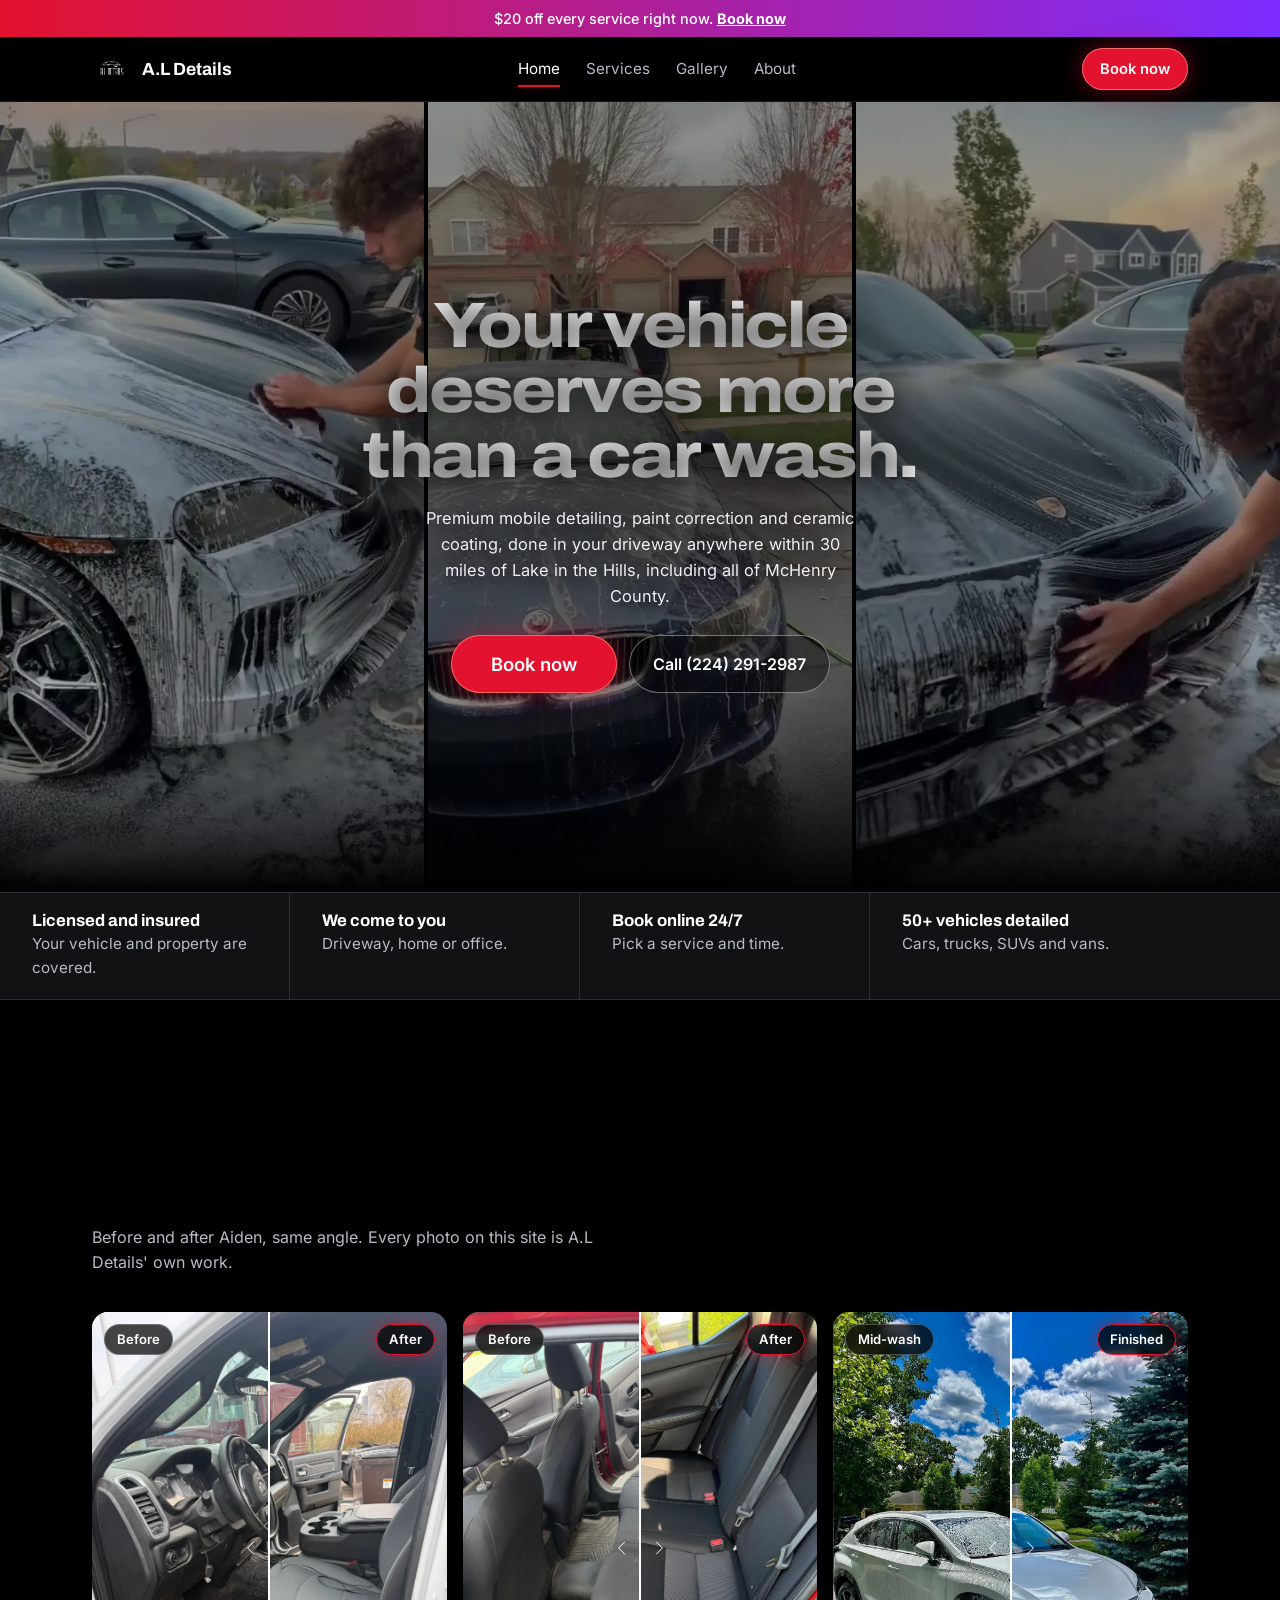
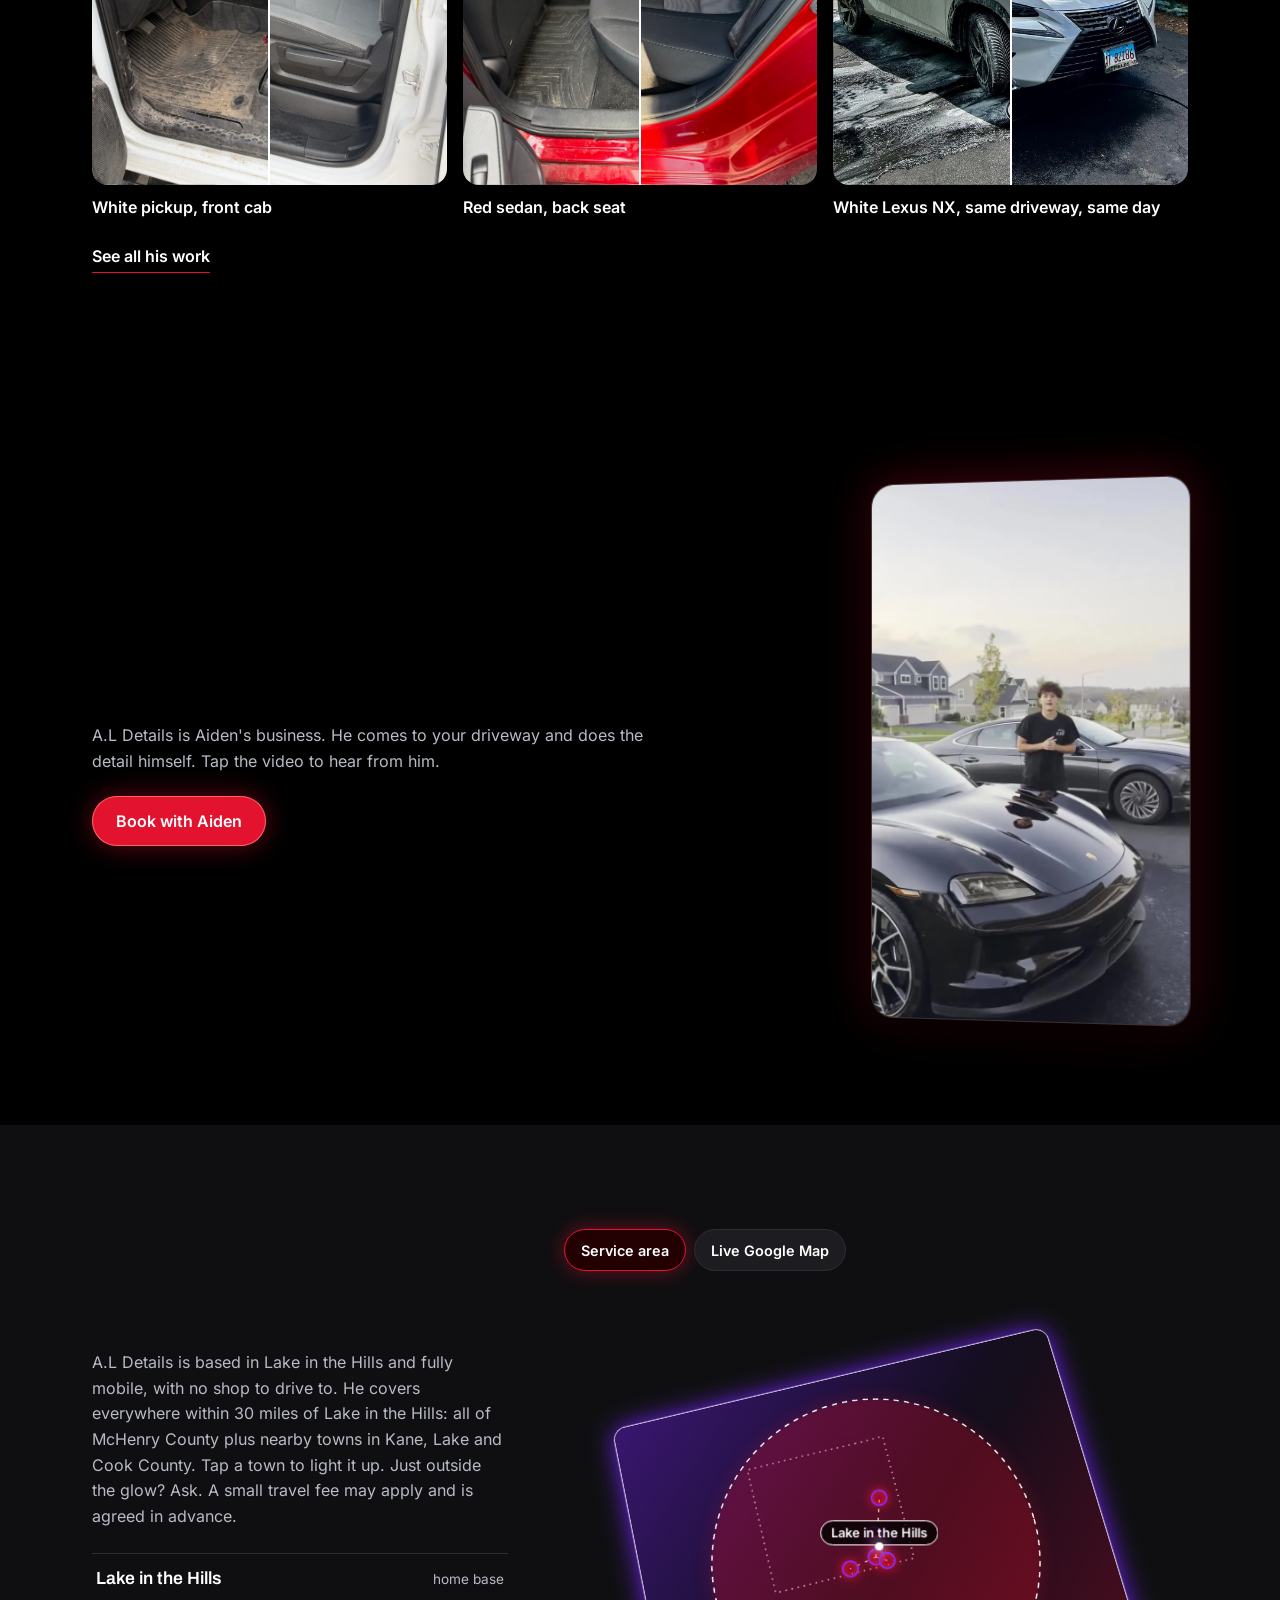
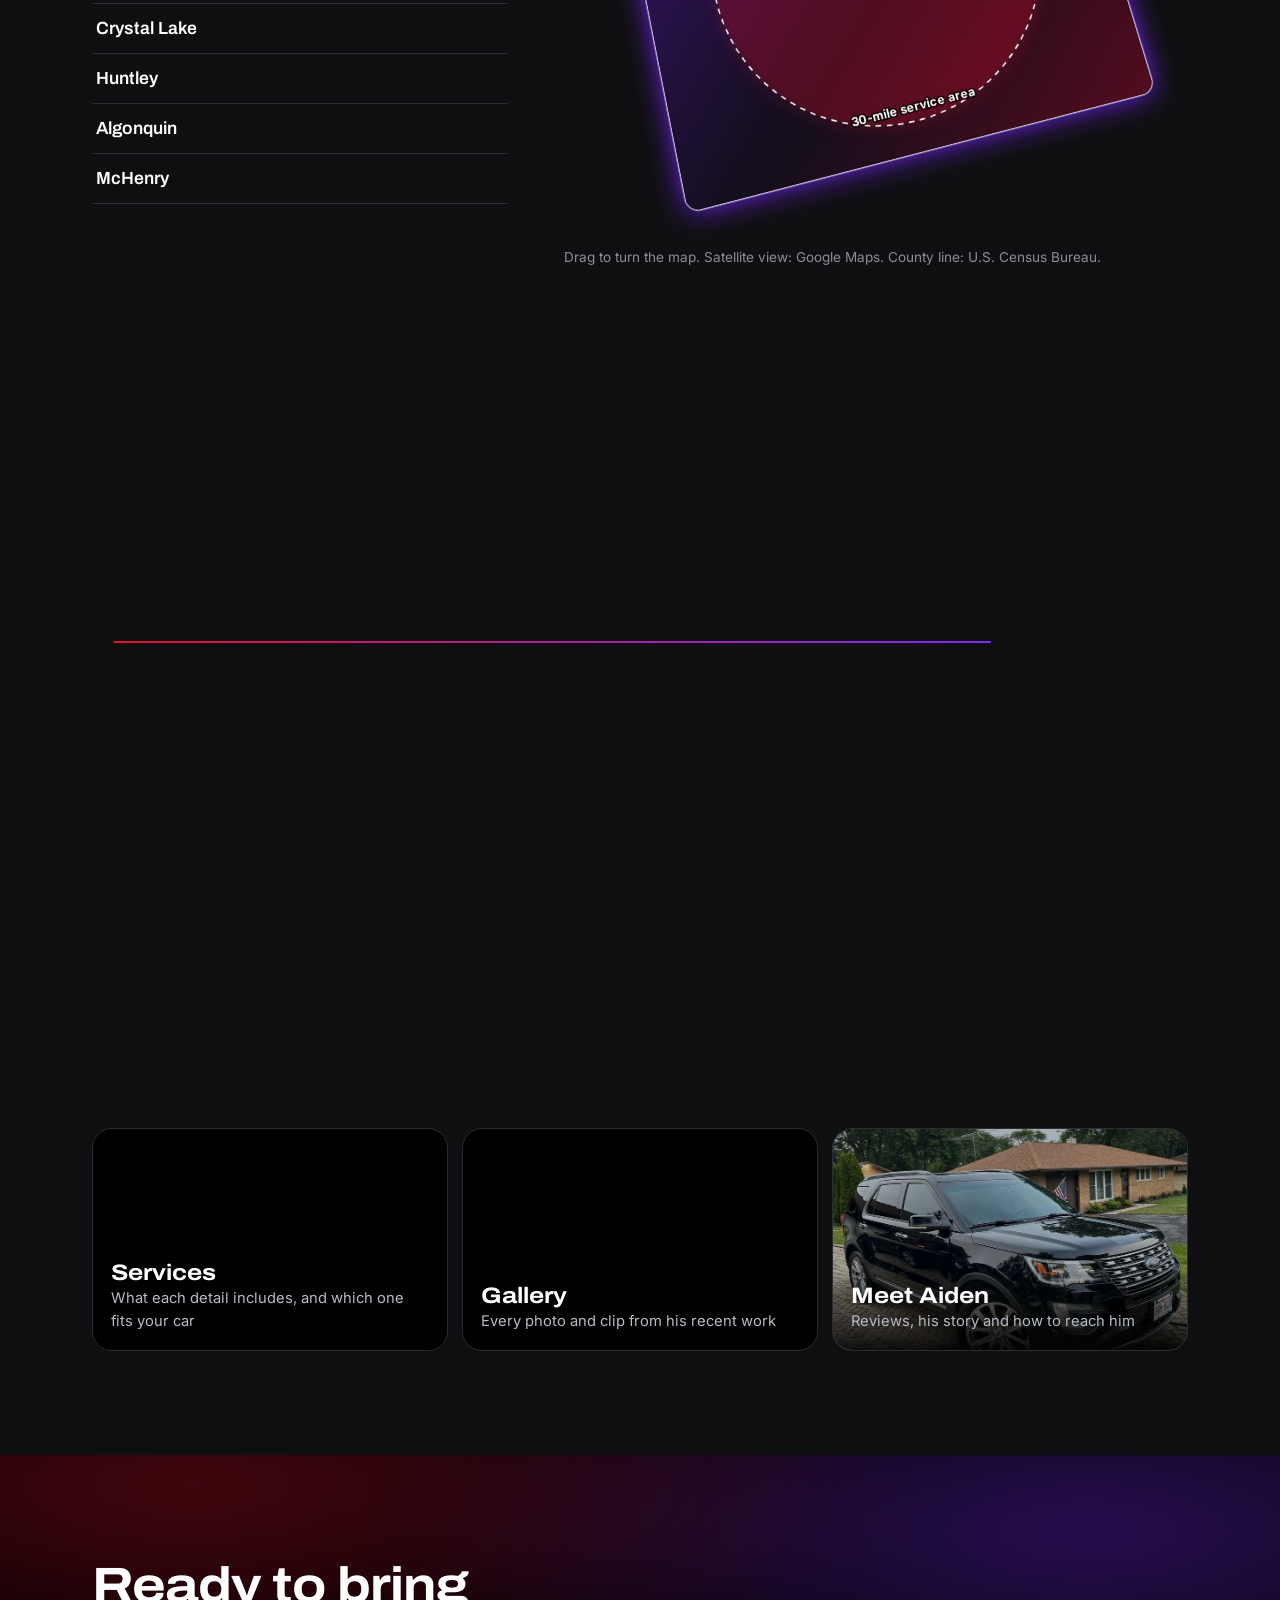
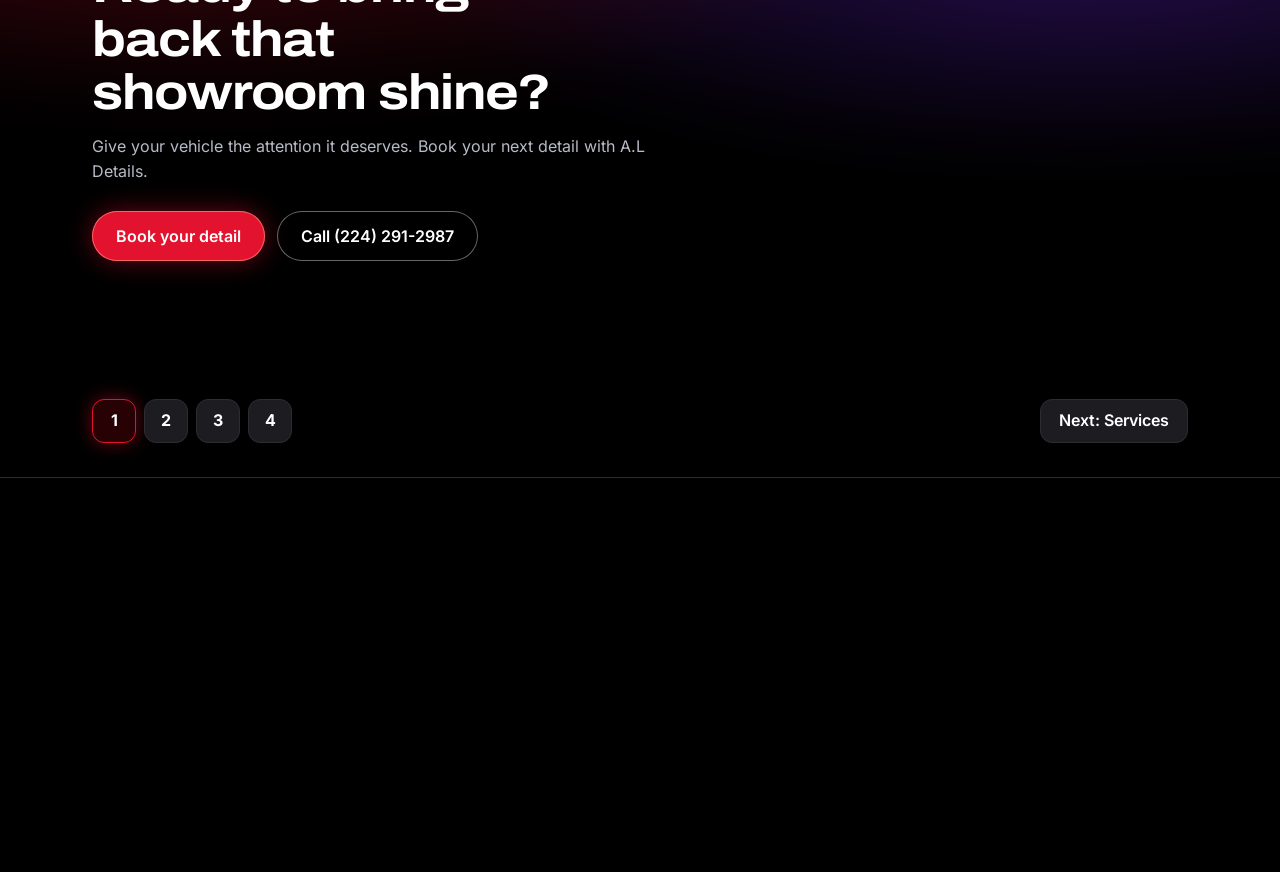
==== commit db09d1ed: "30-mile service area Co-Authored-By: Claude Opus 5.5 <noreply@anthropic.com> Claude-Session: https:/" ====
--- a/index.html
+++ b/index.html
@@ -14,7 +14,7 @@
 <link rel="icon" href="/assets/img/logo.png">
 <link rel="preconnect" href="https://widget.zenbooker.com">
 <link rel="preload" as="font" type="font/woff2" href="/vendor/fonts/archivo-latin-wdth-normal.woff2" crossorigin>
-<link rel="stylesheet" href="/css/al.css?v=6ae0a187">
+<link rel="stylesheet" href="/css/al.css?v=2097ea74">
 <link rel="stylesheet" href="/vendor/img-comparison-slider.css">
 <script type="application/ld+json">
 {"@context":"https://schema.org","@type":"AutomotiveBusiness","@id":"https://alautodetailing.com/#business",
@@ -23,7 +23,7 @@
 "image":"https://alautodetailing.com/assets/img/old/detail-17-1600.webp","logo":"https://alautodetailing.com/assets/img/logo.png",
 "founder":{"@type":"Person","name":"Aiden"},
 "address":{"@type":"PostalAddress","addressLocality":"Lake in the Hills","addressRegion":"IL","addressCountry":"US"},
-"areaServed":[{"@type":"City","name":"Lake in the Hills, IL"},{"@type":"City","name":"Crystal Lake, IL"},{"@type":"City","name":"Huntley, IL"},{"@type":"City","name":"Algonquin, IL"},{"@type":"City","name":"McHenry, IL"}],
+"areaServed":[{"@type":"GeoCircle","geoMidpoint":{"@type":"GeoCoordinates","latitude":42.1817,"longitude":-88.3304},"geoRadius":"48280"},{"@type":"AdministrativeArea","name":"McHenry County, IL"},{"@type":"City","name":"Lake in the Hills, IL"},{"@type":"City","name":"Crystal Lake, IL"},{"@type":"City","name":"Huntley, IL"},{"@type":"City","name":"Algonquin, IL"},{"@type":"City","name":"McHenry, IL"}],
 "paymentAccepted":"Credit card, debit card, Zelle, cash",
 "sameAs":["https://www.instagram.com/a.l_mobiledetails","https://www.tiktok.com/@a.l_mobiledetails"],
 "potentialAction":{"@type":"ReserveAction","target":"https://alautodetailing.com/book/"},
@@ -69,7 +69,7 @@
  <div class="wrap hero2-in">
   <div class="hero-copy">
    <h1 class="gloss">Your vehicle deserves more than a car wash.</h1>
-   <p>Premium mobile detailing, paint correction and ceramic coating, done in your driveway across Lake in the Hills, McHenry County and the nearby suburbs.</p>
+   <p>Premium mobile detailing, paint correction and ceramic coating, done in your driveway anywhere within 30 miles of Lake in the Hills, including all of McHenry County.</p>
    <div class="hero2-cta"><a class="btn sheen hero2-book" href="/book/" data-book>Book now</a><a class="btn btn-ghost" href="tel:+12242912987">Call (224) 291-2987</a></div>
   </div>
  </div>
@@ -122,12 +122,12 @@
  <div class="wrap area">
   <div>
    <h2 class="rise">Your driveway, <em class="hue">covered.</em></h2>
-   <p class="lede">A.L Details is based in Lake in the Hills and fully mobile, with no shop to drive to. He covers McHenry County, Kane County and the nearby suburbs. Tap a town to light it up. Just outside the glow? Ask. A small travel fee may apply and is agreed in advance.</p>
+   <p class="lede">A.L Details is based in Lake in the Hills and fully mobile, with no shop to drive to. He covers everywhere within 30 miles of Lake in the Hills: all of McHenry County plus nearby towns in Kane, Lake and Cook County. Tap a town to light it up. Just outside the glow? Ask. A small travel fee may apply and is agreed in advance.</p>
    <ul class="towns" id="towns"></ul>
   </div>
   <div class="mapbox">
    <div class="map-tabs"><button type="button" id="tab3d" aria-pressed="true">Service area</button><button type="button" id="tabSt" aria-pressed="false">Live Google Map</button></div>
-   <div class="m3" id="m3" aria-label="Google satellite map of the northwest Chicago suburbs, with the A.L Details service area highlighted around Lake in the Hills, Crystal Lake, Huntley, Algonquin and McHenry"><div class="m3-plane" id="m3Plane"></div></div>
+   <div class="m3" id="m3" aria-label="Google satellite map of the northwest Chicago suburbs, with the A.L Details 30-mile service area around Lake in the Hills highlighted, covering Crystal Lake, Huntley, Algonquin and McHenry"><div class="m3-plane" id="m3Plane"></div></div>
    <div id="map" hidden></div>
    <p class="fine" style="margin-top:10px"><span class="dragtip">Drag to turn the map. </span>Satellite view: Google Maps. County line: U.S. Census Bureau.</p>
   </div>
@@ -181,8 +181,8 @@
 <div class="bar"><a href="tel:+12242912987">Call</a><a href="sms:+12242912987">Text</a><a class="go" href="/book/" data-book>Book now</a></div>
 
 <script src="/js/media.js?v=25206481"></script>
-<script src="/js/site-data.js?v=909bfa50"></script>
+<script src="/js/site-data.js?v=baee737f"></script>
 <script type="module" src="/vendor/img-comparison-slider.js"></script>
-<script src="/js/al.js?v=4e415cdd" defer></script>
+<script src="/js/al.js?v=b8720d06" defer></script>
 </body>
 </html>
--- a/css/al.css
+++ b/css/al.css
@@ -1 +1 @@
-@font-face{font-family:Archivo;src:url(../vendor/fonts/archivo-latin-wdth-normal.woff2) format("woff2");font-weight:100 900;font-stretch:62% 125%;font-display:swap}@font-face{font-family:Inter;src:url(../vendor/fonts/inter-latin-wght-normal.woff2) format("woff2");font-weight:100 900;font-display:swap}@property --ang{syntax:"<angle>";inherits:false;initial-value:0deg}:root{--black:#000;--coal:#121214;--steel:#1d1d21;--line:#2c2c33;--white:#fff;--silver:#b8bbc6;--dim:#8b8e9a;--red:#e3122f;--purple:#7b2cff;--mix:0%;--accent:color-mix(in oklab,var(--red),var(--purple) var(--mix));--glow:color-mix(in oklab,var(--accent),transparent 55%);--display:"Archivo","Helvetica Neue",Arial,sans-serif;--body:"Inter",system-ui,-apple-system,"Segoe UI",Roboto,sans-serif;--pad:20px;--max:1160px}*{box-sizing:border-box}[hidden]{display:none!important}main{overflow-x:clip}html{-webkit-text-size-adjust:100%}body{margin:0;background:var(--black);color:var(--white);font:400 1rem/1.6 var(--body);-webkit-font-smoothing:antialiased;padding-bottom:64px;overflow-x:hidden}img,video{display:block;max-width:100%}a{color:inherit}h1,h2,h3{font-family:var(--display);font-weight:700;line-height:1.08;margin:0;letter-spacing:-.022em}h1,h2,h3,.brand,.menu a,.trust b,.marq div,.proc-list b,.steps li:before,.sig,.towns button,.faq summary,.intro-name,.stp legend,.slot b,.soc-n{font-variation-settings:"wdth" 114}h2{font-size:clamp(1.85rem,5.4vw,3.1rem);max-width:17ch}h3{font-size:1.25rem;line-height:1.2}p{margin:0}.wrap{max-width:var(--max);margin:0 auto;padding:0 var(--pad)}.lede{color:var(--silver);max-width:56ch;margin-top:14px}.sec{padding:72px 0;position:relative}.sec-coal{background:#121214e0}.sec-white{background:var(--white);color:#0a0a0c}.sec-white .lede{color:#4a4b55}:focus-visible{outline:2px solid var(--white);outline-offset:3px;border-radius:4px}.sec-white :focus-visible{outline-color:#000}.sr{position:absolute;width:1px;height:1px;overflow:hidden;clip-path:inset(50%)}.progress{position:fixed;inset:0 0 auto;height:3px;z-index:60;pointer-events:none}.progress i{display:block;height:100%;width:100%;transform-origin:0 50%;transform:scaleX(0);background:linear-gradient(90deg,var(--red),var(--purple));box-shadow:0 0 12px var(--glow)}.btn{display:inline-flex;align-items:center;justify-content:center;gap:8px;min-height:50px;padding:0 24px;border-radius:999px;border:0;font:600 1rem var(--body);text-decoration:none;cursor:pointer;position:relative;color:#fff;background:var(--accent);box-shadow:0 0 0 1px color-mix(in oklab,var(--accent),#fff 25%) inset,0 0 26px var(--glow);transition:box-shadow .25s}.btn:hover{box-shadow:0 0 0 1px #fff inset,0 0 44px var(--glow)}.btn-ghost{background:transparent;box-shadow:0 0 0 1px #fff6 inset}.btn-ghost:hover{box-shadow:0 0 0 1px #fff inset,0 0 26px #fff3}.btn-dark{background:#000;box-shadow:none}.sheen{overflow:hidden}.sheen:after{content:"";position:absolute;inset:0;background:linear-gradient(105deg,transparent 35%,#ffffff66 50%,transparent 65%);transform:translate(-120%);animation:sheen 4.5s ease-in-out infinite}@keyframes sheen{0%,60%{transform:translate(-120%)}85%,to{transform:translate(120%)}}.promo{background:linear-gradient(90deg,var(--red),var(--purple));font-size:.9rem;text-align:center;padding:7px 14px;font-weight:500}.promo a{font-weight:700}.hdr{position:sticky;top:0;z-index:50;background:#000c;backdrop-filter:blur(14px);-webkit-backdrop-filter:blur(14px);border-bottom:1px solid #ffffff14}.hdr .wrap{display:flex;align-items:center;justify-content:space-between;height:64px;gap:14px}.brand{display:flex;align-items:center;gap:10px;text-decoration:none;font:700 1.1rem var(--display)}.brand img{width:40px;height:40px;object-fit:contain;border-radius:8px}.nav{display:none;gap:26px}.nav a{text-decoration:none;color:var(--silver);font-size:.95rem;position:relative;padding:6px 0}.nav a:after{content:"";position:absolute;left:0;right:0;bottom:0;height:2px;background:var(--accent);transform:scaleX(0);transform-origin:0;transition:transform .25s;box-shadow:0 0 10px var(--glow)}.nav a:hover{color:#fff}.nav a:hover:after{transform:scaleX(1)}.hdr .btn{min-height:42px;padding:0 18px;font-size:.92rem}.burger{width:44px;height:44px;border:0;background:none;color:#fff;display:grid;place-items:center;cursor:pointer}.burger span,.burger span:before,.burger span:after{content:"";display:block;width:22px;height:2px;background:#fff;border-radius:2px;transition:transform .25s,opacity .2s;position:relative}.burger span:before{position:absolute;top:-7px}.burger span:after{position:absolute;top:7px}[data-menu=open] .burger span{background:transparent}[data-menu=open] .burger span:before{transform:translateY(7px) rotate(45deg)}[data-menu=open] .burger span:after{transform:translateY(-7px) rotate(-45deg)}.menu{position:fixed;inset:64px 0 0;background:#000;z-index:49;padding:26px var(--pad);display:none;flex-direction:column;gap:4px;overflow:auto}[data-menu=open] .menu{display:flex}.menu a{font:700 1.9rem var(--display);text-decoration:none;padding:12px 0;border-bottom:1px solid var(--line)}.menu .btn{margin-top:20px;font:600 1rem var(--body);border:0}.slides{position:absolute;inset:0}.slides img{position:absolute;inset:0;width:100%;height:100%;object-fit:cover;opacity:0;transition:opacity 1.4s}.slides img.on{opacity:1;animation:ken 9s ease-out forwards}@keyframes ken{0%{transform:scale(1.02)}to{transform:scale(1.12)}}.hero .lamp{position:absolute;z-index:1;width:70vmax;height:70vmax;left:0;top:0;margin:-35vmax 0 0 -35vmax;transform:translate3d(var(--lx,70vw),var(--ly,30vh),0);background:radial-gradient(closest-side,color-mix(in oklab,var(--accent),transparent 72%),transparent);pointer-events:none;transition:transform .6s cubic-bezier(.2,.8,.2,1);will-change:transform}.gloss{background:linear-gradient(100deg,#fff 0%,#fff 38%,var(--red) 47%,var(--purple) 55%,#fff 64%,#fff 100%);background-size:300% 100%;-webkit-background-clip:text;background-clip:text;color:transparent;animation:gloss 7s ease-in-out infinite}@keyframes gloss{0%{background-position:100% 0}60%,to{background-position:0 0}}.cta{display:flex;flex-wrap:wrap;gap:12px;margin-top:26px}.hear b{display:inline-block;width:8px;height:8px;border-radius:50%;background:var(--accent);box-shadow:0 0 10px var(--accent);margin-right:8px;animation:ping2 1.6s ease-in-out infinite}@keyframes ping2{50%{transform:scale(1.7);opacity:.5}}.rot{margin-top:16px!important;font-weight:600;color:var(--silver)!important;font-size:1rem!important}#rot{display:inline-block;color:var(--accent);text-shadow:0 0 18px var(--glow);min-width:9ch}#rot.sw{animation:rotIn .5s cubic-bezier(.2,.8,.2,1)}@keyframes rotIn{0%{opacity:0;transform:translateY(60%) rotateX(-70deg)}}.hero p{transition-delay:.12s}.hero .cta{transition-delay:.24s}.trust{border-block:1px solid var(--line);background:var(--coal)}.trust ul{list-style:none;margin:0;padding:0;display:grid;grid-template-columns:1fr 1fr}.trust li{padding:18px var(--pad);border-bottom:1px solid var(--line);font-size:.95rem;color:var(--silver)}.trust li:nth-child(odd){border-right:1px solid var(--line)}.trust b{display:block;color:#fff;font:700 1.05rem var(--display);margin-bottom:2px}.marq{overflow:hidden;border-bottom:1px solid var(--line);padding:14px 0;background:#000}.marq div{display:flex;gap:44px;width:max-content;animation:marq 38s linear infinite;font:700 1.05rem var(--display);color:transparent;-webkit-text-stroke:1px #ffffff80;white-space:nowrap}.marq span:nth-child(2n){-webkit-text-stroke:0;color:var(--accent);text-shadow:0 0 18px var(--glow)}@keyframes marq{to{transform:translate(-50%)}}.pick{display:grid;gap:26px;margin-top:34px}.pick>*,.split>*,.area>*,.about>*,.book-grid>*{min-width:0}.pick fieldset{border:0;margin:0;padding:0;min-width:0}.pick legend{font-weight:600;margin-bottom:10px;padding:0}.chips{display:flex;gap:8px;overflow-x:auto;margin:0 calc(var(--pad)*-1);padding:4px var(--pad) 10px;scrollbar-width:none}.chips::-webkit-scrollbar{display:none}.chips label{flex:none;cursor:pointer;position:relative}.chips input{position:absolute;opacity:0;pointer-events:none}.chips span{display:block;padding:13px 18px;border-radius:999px;border:1px solid var(--line);background:var(--steel);font-size:.97rem;transition:border-color .2s,box-shadow .2s,background .2s}.chips input:checked+span{border-color:var(--accent);background:color-mix(in oklab,var(--accent),#000 72%);box-shadow:0 0 22px var(--glow)}.chips input:focus-visible+span{outline:2px solid #fff;outline-offset:2px}.rec{position:relative;border-radius:22px;padding:1px;background:conic-gradient(from var(--ang),var(--red),var(--purple),#ffffff55,var(--red));animation:spin 7s linear infinite;box-shadow:0 0 50px color-mix(in oklab,var(--accent),transparent 78%)}@keyframes spin{to{--ang:360deg}}.rec-in{background:#0b0b0d;border-radius:21px;padding:26px 22px}.rec small{color:var(--silver);font-size:.9rem}.rec h3{font-size:clamp(1.5rem,4.6vw,2.2rem);margin:6px 0 10px}.rec p{color:var(--silver);max-width:52ch}.rec ul{list-style:none;display:flex;flex-wrap:wrap;gap:8px;padding:0;margin:16px 0 20px}.rec li{border:1px solid var(--line);border-radius:999px;padding:5px 12px;font-size:.88rem}.rec.swap .rec-in>*{animation:swap .35s ease-out}@keyframes swap{0%{opacity:0;transform:translateY(8px)}}.gaps{display:grid;gap:0;margin-top:34px;border-top:1px solid #d9d9df}.gap{display:grid;grid-template-columns:auto 1fr;gap:16px;padding:20px 0;border-bottom:1px solid #d9d9df;align-items:start}.gap i{width:12px;height:12px;border-radius:50%;margin-top:8px;background:var(--accent);box-shadow:0 0 0 5px color-mix(in oklab,var(--accent),transparent 80%)}.gap h3{font-size:1.15rem}.gap p{color:#4a4b55;margin-top:4px;max-width:60ch}.vs{margin-top:34px;border-radius:20px;overflow:hidden;position:relative}.vs img{width:100%;aspect-ratio:4/3;object-fit:cover}.cards{display:grid;gap:16px;margin-top:36px}.card{position:relative;border-radius:20px;overflow:hidden;background:var(--steel);border:1px solid var(--line);display:grid;grid-template-rows:auto 1fr;transition:border-color .3s,box-shadow .3s}.card:hover{border-color:var(--accent);box-shadow:0 0 40px color-mix(in oklab,var(--accent),transparent 72%)}.card .ph{aspect-ratio:4/3;overflow:hidden;background:#0a0a0c}.card .ph img{width:100%;height:100%;object-fit:cover}.card-b{padding:20px;display:grid;gap:10px;align-content:start}.card ul{margin:0;padding-left:18px;color:var(--silver);font-size:.97rem}.card li::marker{color:var(--accent)}.card .go{font-weight:600;text-decoration:none;color:#fff;border-bottom:1px solid var(--accent);justify-self:start;padding-bottom:2px;margin-top:4px}.flag{position:absolute;top:14px;left:14px;z-index:2;background:#000;border:1px solid var(--accent);border-radius:999px;padding:4px 12px;font-size:.82rem;font-weight:600;box-shadow:0 0 18px var(--glow)}.addons{margin-top:34px}.addons ul{list-style:none;padding:0;margin:12px 0 0;display:flex;flex-wrap:wrap;gap:8px}.addons li{border:1px solid var(--line);background:var(--steel);border-radius:999px;padding:8px 14px;font-size:.93rem}.slot{display:grid;place-items:center;text-align:center;border:2px dashed #ffffff55;border-radius:16px;color:var(--silver);font-size:.9rem;padding:18px;background:repeating-linear-gradient(135deg,#ffffff08 0 12px,transparent 12px 24px);min-height:160px}.slot b{display:block;color:#fff;font-family:var(--display)}html:not([data-draft]) [data-draft-only]{display:none!important}.ba{display:grid;gap:16px;margin-top:36px}.ba figure{margin:0}.ba figcaption{margin-top:10px;font-weight:600}img-comparison-slider{--divider-width:2px;--divider-color:#fff;--default-handle-opacity:1;border-radius:16px;overflow:hidden;width:100%;display:block;outline:0}img-comparison-slider img{width:100%;aspect-ratio:3/4;object-fit:cover}.ba-w{position:relative}.ba-tag{position:absolute;top:12px;z-index:2;background:#000000b8;border:1px solid #ffffff40;border-radius:999px;padding:4px 12px;font-size:.82rem;font-weight:600;pointer-events:none;-webkit-backdrop-filter:blur(6px);backdrop-filter:blur(6px)}.ba-tag.a{left:12px}.ba-tag.b{right:12px;border-color:var(--accent);box-shadow:0 0 16px var(--glow)}.ba-slot{display:grid;grid-template-columns:1fr 1fr;gap:0;aspect-ratio:3/4;border-radius:16px;overflow:hidden;position:relative}.ba-slot .slot{border-radius:0;min-height:0}.ba-slot .slot+.slot{border-left:0}.ba-slot:after{content:"";position:absolute;left:50%;top:0;bottom:0;width:2px;background:#fff;box-shadow:0 0 16px var(--accent)}.gbadge{display:inline-flex;align-items:center;gap:12px;margin-top:22px;border:1px solid #d9d9df;border-radius:999px;padding:8px 18px;text-decoration:none;font-weight:600}.stars{color:var(--red);letter-spacing:2px}.revs{display:grid;gap:14px;margin-top:30px}.rev{border:1px solid #d9d9df;border-radius:18px;padding:22px;background:#fff;display:grid;gap:10px;align-content:start}.rev blockquote{margin:0;font-size:1.08rem;line-height:1.45}.rev footer{color:#4a4b55;font-size:.92rem}.rev footer b{color:#0a0a0c}.rev a{font-weight:600;font-size:.92rem}.rev[data-draft-only]{border-style:dashed;border-color:#9a9aa5}.rev .tagd{font-size:.8rem;color:#7a2a2a;background:#fdecec;border-radius:6px;padding:2px 8px;justify-self:start}.steps{list-style:none;counter-reset:s;margin:36px 0 0;padding:0;display:grid;gap:0}.steps li{counter-increment:s;display:grid;grid-template-columns:56px 1fr;gap:14px;padding-bottom:30px;position:relative}.steps li:before{content:counter(s);width:44px;height:44px;border-radius:50%;display:grid;place-items:center;font:700 1.1rem var(--display);border:1px solid var(--accent);box-shadow:0 0 20px var(--glow),0 0 12px var(--glow) inset;background:#000;z-index:1}.steps{position:relative;--fill:100%}.steps:before{content:"";position:absolute;left:21px;top:22px;bottom:40px;width:2px;background:linear-gradient(var(--red),var(--purple));clip-path:inset(0 0 calc(100% - var(--fill)) 0);box-shadow:0 0 12px var(--glow)}.steps p{color:var(--silver);margin-top:4px}.about{display:grid;gap:28px}.about video,.about .slot{width:100%;border-radius:20px;aspect-ratio:4/5;object-fit:cover;background:#000;max-height:560px}.about .frame{position:relative;border-radius:21px;padding:1px;background:conic-gradient(from var(--ang),var(--red),var(--purple),transparent 60%,var(--red));animation:spin 9s linear infinite}.about .frame>*{display:block}.about p+p{margin-top:14px}.about .body p{color:var(--silver);max-width:54ch}.sig{font:700 1.3rem var(--display);margin-top:20px}.sig small{display:block;font:400 .95rem var(--body);color:var(--dim)}.area{display:grid;gap:26px}.towns{list-style:none;margin:24px 0 0;padding:0;border-top:1px solid var(--line)}.towns li{border-bottom:1px solid var(--line)}.towns button{all:unset;box-sizing:border-box;cursor:pointer;display:flex;justify-content:space-between;align-items:center;width:100%;padding:15px 4px;font:600 1.1rem var(--display)}.towns button:hover,.towns button[aria-pressed=true]{color:var(--accent);text-shadow:0 0 18px var(--glow)}.towns button:focus-visible{outline:2px solid #fff}.towns a{font:400 .9rem var(--body);color:var(--silver)}@keyframes ping{0%{transform:scale(1);opacity:.9}to{transform:scale(3.6);opacity:0}}.zone{filter:drop-shadow(0 0 10px var(--purple));stroke-dasharray:8 8;animation:dash 1.4s linear infinite}@keyframes dash{to{stroke-dashoffset:-16}}.faq{margin-top:30px;border-top:1px solid var(--line)}.faq details{border-bottom:1px solid var(--line)}.faq summary{list-style:none;cursor:pointer;padding:20px 40px 20px 0;font:600 1.12rem var(--display);position:relative}.faq summary::-webkit-details-marker{display:none}.faq summary:after{content:"+";position:absolute;right:6px;top:16px;font:400 1.6rem var(--body);color:var(--accent);transition:transform .25s}.faq details[open] summary:after{transform:rotate(45deg)}.faq details p{color:var(--silver);padding:0 0 22px;max-width:64ch}.book{position:relative;overflow:hidden;isolation:isolate}.book:before{content:"";position:absolute;z-index:-1;inset:-30% -20% auto;height:90%;background:radial-gradient(40% 50% at 25% 40%,color-mix(in oklab,var(--red),transparent 70%),transparent),radial-gradient(40% 50% at 75% 50%,color-mix(in oklab,var(--purple),transparent 68%),transparent);filter:blur(30px);animation:drift 14s ease-in-out infinite alternate}@keyframes drift{to{transform:translate(4%,6%) scale(1.1)}}.book-grid{display:grid;gap:30px;margin-top:8px}.book h2{max-width:14ch}.contact{display:grid;gap:10px;margin-top:26px}.contact a{display:flex;justify-content:space-between;align-items:center;text-decoration:none;border:1px solid var(--line);background:#00000080;border-radius:14px;padding:14px 18px;font-weight:600}.contact a:hover{border-color:var(--accent);box-shadow:0 0 22px var(--glow)}.contact small{font-weight:400;color:var(--silver)}form.q{background:#0b0b0d;border:1px solid var(--line);border-radius:22px;padding:22px;display:grid;gap:14px}form.q label{display:grid;gap:6px;font-size:.93rem;font-weight:600}form.q input,form.q select,form.q textarea{font:inherit;font-weight:400;color:#fff;background:var(--steel);border:1px solid var(--line);border-radius:12px;padding:13px 14px;width:100%}form.q input:focus,form.q select:focus,form.q textarea:focus{outline:0;border-color:var(--accent);box-shadow:0 0 0 3px color-mix(in oklab,var(--accent),transparent 70%)}form.q input[type=file]{padding:10px}.row2{display:grid;gap:14px}.hp{position:absolute;left:-9999px}.msg{border-radius:14px;padding:16px;font-weight:500}.msg-ok{background:#0f2a17;border:1px solid #2f8f4d}.msg-err{background:#2a0f12;border:1px solid var(--red)}.fine{font-size:.85rem;color:var(--dim)}.ftr{border-top:1px solid var(--line);padding:48px 0 34px;color:var(--silver);font-size:.95rem}.ftr-grid{display:grid;gap:28px}.ftr h3{font-size:1rem;color:#fff;margin-bottom:10px}.ftr ul{list-style:none;margin:0;padding:0;display:grid;gap:6px}.ftr a{text-decoration:none}.ftr a:hover{color:#fff;text-decoration:underline}.ftr .legal{margin-top:34px;padding-top:20px;border-top:1px solid var(--line);font-size:.85rem;color:var(--dim)}.bar{position:fixed;inset:auto 0 0;z-index:55;display:grid;grid-template-columns:1fr 1fr 1.4fr;background:#000;border-top:1px solid var(--line);padding-bottom:env(safe-area-inset-bottom)}.bar a{display:grid;place-items:center;height:60px;text-decoration:none;font-weight:600}.bar a+a{border-left:1px solid var(--line)}.bar .go{background:var(--accent);box-shadow:0 0 30px var(--glow)}.rise .w{display:inline-block;overflow:hidden;vertical-align:top;padding-bottom:.12em;margin-bottom:-.12em}.rise .w>span{display:inline-block}.wr .w>span{transform:translateY(110%);transition:transform .9s cubic-bezier(.2,.8,.2,1)}.wr.in .w>span{transform:none}.wr .w:nth-child(2)>span{transition-delay:.05s}.wr .w:nth-child(3)>span{transition-delay:.1s}.wr .w:nth-child(4)>span{transition-delay:.15s}.wr .w:nth-child(n+5)>span{transition-delay:.2s}@media(min-width:720px){:root{--pad:32px}.sec{padding:104px 0}.trust ul{grid-template-columns:repeat(4,1fr)}.trust li{border-bottom:0;border-right:1px solid var(--line)}.trust li:last-child{border-right:0}.cards{grid-template-columns:repeat(2,1fr)}.ba,.revs{grid-template-columns:repeat(3,1fr)}.row2{grid-template-columns:1fr 1fr}.ftr-grid{grid-template-columns:1.4fr 1fr 1fr 1fr}.chips{flex-wrap:wrap;overflow:visible;margin:0;padding:4px 0 0}}@media(min-width:980px){body{padding-bottom:0}.bar,.burger,.menu{display:none!important}.nav{display:flex}.cards{grid-template-columns:repeat(3,1fr)}.pick{grid-template-columns:1fr 1fr;align-items:start;gap:44px}.split{display:grid;grid-template-columns:1fr 1fr;gap:56px;align-items:center}.about{grid-template-columns:.8fr 1fr;gap:64px;align-items:center}.area{grid-template-columns:.8fr 1.2fr;gap:56px;align-items:start}.steps{grid-template-columns:repeat(4,1fr);gap:26px}.steps li{grid-template-columns:1fr;padding-bottom:0}.steps:before{inset:21px 18% auto 22px;width:auto;height:2px;background:linear-gradient(90deg,var(--red),var(--purple));clip-path:inset(0 calc(100% - var(--fill)) 0 0)}.book-grid{grid-template-columns:1fr 1fr;gap:64px;align-items:start}}@media(prefers-reduced-motion:reduce){*,*:before,*:after{animation:none!important;transition:none!important}.load .hero-copy>*,.load .bcard,.load .vcard{opacity:1;translate:none}.gloss{background-position:0 0}}#flakes{position:fixed;inset:0;width:100%;height:100%;z-index:-1;pointer-events:none}@property --r{syntax:"<length-percentage>";inherits:false;initial-value:0px}.intro{position:fixed;inset:0;z-index:100;background:#000;display:grid;place-items:center;--r:0px;-webkit-mask:radial-gradient(circle at 50% 46%,transparent var(--r),#000 calc(var(--r) + 2px));mask:radial-gradient(circle at 50% 46%,transparent var(--r),#000 calc(var(--r) + 2px));transition:--r 1.25s cubic-bezier(.7,0,.2,1),opacity .5s 1s}.intro.open{--r:140vmax;opacity:0;pointer-events:none}.intro-mark{display:grid;justify-items:center;gap:14px;text-align:center}.intro-mark img{width:84px;height:84px;object-fit:contain;border-radius:18px;animation:introLogo 1.5s cubic-bezier(.2,.8,.2,1) both;box-shadow:0 0 0 1px #fff2,0 0 60px var(--red),0 0 120px var(--purple)}@keyframes introLogo{0%{opacity:0;transform:scale(.6);filter:blur(12px)}60%{opacity:1;filter:none}to{transform:scale(1)}}.intro-name{font:800 clamp(2rem,9vw,4rem) var(--display);letter-spacing:-.02em;background:linear-gradient(100deg,#fff 30%,var(--red) 48%,var(--purple) 56%,#fff 72%);background-size:300% 100%;-webkit-background-clip:text;background-clip:text;color:transparent;animation:gloss 1.8s .2s ease-out both,introUp .9s .25s cubic-bezier(.2,.8,.2,1) both}.intro-line{color:var(--silver);animation:introUp .9s .5s cubic-bezier(.2,.8,.2,1) both}@keyframes introUp{0%{opacity:0;transform:translateY(18px)}}#introSkip{position:absolute;right:18px;bottom:18px;background:none;border:1px solid #ffffff44;color:#fff;border-radius:999px;padding:9px 16px;font:500 .9rem var(--body);cursor:pointer}.cur{position:fixed;left:0;top:0;width:34px;height:34px;margin:-17px 0 0 -17px;border-radius:50%;border:1px solid var(--accent);box-shadow:0 0 22px var(--glow),0 0 10px var(--glow) inset;pointer-events:none;z-index:90;opacity:0;transition:opacity .3s,scale .25s,background .25s;will-change:transform}.cur.on{opacity:1}.cur.hot{scale:1.9;background:color-mix(in oklab,var(--accent),transparent 80%)}@media(pointer:coarse){.cur{display:none}}.scrollcue{position:absolute;left:50%;bottom:14px;translate:-50% 0;width:26px;height:42px;border:1px solid #ffffff66;border-radius:14px;display:none}.scrollcue i{position:absolute;left:50%;top:8px;width:4px;height:8px;margin-left:-2px;border-radius:2px;background:var(--accent);box-shadow:0 0 10px var(--accent);animation:cue 1.8s ease-in-out infinite}@keyframes cue{0%{transform:translateY(0);opacity:1}70%,to{transform:translateY(14px);opacity:0}}.proc{position:relative;background:#000}.proc-pin{position:relative;overflow:hidden;display:grid;align-items:end}.proc-on .proc-pin{height:100svh;min-height:560px}.proc-media{position:absolute;inset:0}.proc-media img{position:absolute;inset:0;width:100%;height:100%;object-fit:cover;background:#0a0a0c;will-change:clip-path,transform}.proc-media img+img{clip-path:inset(100% 0 0 0)}.proc-media:after{content:"";position:absolute;inset:0;background:linear-gradient(180deg,#00000073,#00000026 35%,#000000e0 78%,#000)}.proc-copy{position:relative;padding-top:40px;padding-bottom:108px;width:100%}.proc-copy h2{max-width:14ch}.proc-list{list-style:none;margin:22px 0 0;padding:0;display:grid;gap:4px;max-width:520px}.proc-list li{padding:10px 0 10px 18px;border-left:2px solid #ffffff2b;opacity:.45;transition:opacity .35s,border-color .35s}.proc-list li span{display:block;color:var(--silver);font-size:.95rem;max-height:0;overflow:hidden;transition:max-height .4s}.proc-list b{font:700 1.15rem var(--display)}.proc-list li.on{opacity:1;border-color:var(--accent);box-shadow:-12px 0 24px -14px var(--accent)}.proc-list li.on span{max-height:4em}.proc-bar{height:2px;background:#fff2;margin-top:22px;max-width:520px}.proc-bar i{display:block;height:100%;background:linear-gradient(90deg,var(--red),var(--purple));transform-origin:0 50%;transform:scaleX(0);box-shadow:0 0 12px var(--glow)}html:not(.proc-on) .proc-media{position:relative;display:grid;grid-template-columns:1fr 1fr;gap:6px;padding:var(--pad)}html:not(.proc-on) .proc-media img{position:static;clip-path:none;aspect-ratio:4/3;border-radius:12px}html:not(.proc-on) .proc-media:after{display:none}html:not(.proc-on) .proc-list li{opacity:1}html:not(.proc-on) .proc-list li span{max-height:none}html:not(.proc-on) .proc-bar{display:none}html:not(.proc-on) .proc-copy{padding-bottom:20px}.cards{perspective:1200px}.card{transform-style:preserve-3d}.card .ph img{scale:1.16}.card .glare{position:absolute;inset:0;pointer-events:none;border-radius:inherit;opacity:0;transition:opacity .3s;background:radial-gradient(420px circle at var(--gx,50%) var(--gy,50%),#ffffff2e,transparent 55%);z-index:3}.card:hover .glare{opacity:1}.dots{position:fixed;right:18px;top:50%;translate:0 -50%;z-index:40;display:none;flex-direction:column;gap:12px}.dots a{width:10px;height:10px;border-radius:50%;border:1px solid #ffffff80;position:relative;background:#0006}.dots a.on{background:var(--accent);border-color:var(--accent);box-shadow:0 0 14px var(--accent)}.dots a span{position:absolute;right:20px;top:50%;translate:0 -50%;white-space:nowrap;font-size:.8rem;background:#000;border:1px solid var(--line);border-radius:999px;padding:3px 10px;opacity:0;pointer-events:none;transition:opacity .2s;color:#fff}.dots a:hover span,.dots a:focus-visible span{opacity:1}@media(min-width:980px){.scrollcue{display:block}.proc-copy{padding-bottom:56px}.dots{display:flex}}@keyframes introFail{to{visibility:hidden;opacity:0}}.intro{animation:introFail .01s 7s forwards}.bk{min-height:100svh;padding:34px 0 120px;position:relative;isolation:isolate}.bk:before{content:"";position:fixed;z-index:-1;inset:-20% -20% auto;height:80%;background:radial-gradient(38% 50% at 22% 40%,color-mix(in oklab,var(--red),transparent 74%),transparent),radial-gradient(40% 50% at 78% 45%,color-mix(in oklab,var(--purple),transparent 70%),transparent);filter:blur(40px);animation:drift 14s ease-in-out infinite alternate}.bk h1{font-size:clamp(2rem,6.4vw,3.4rem);font-weight:800;max-width:16ch;letter-spacing:-.02em}.bk-grid{display:grid;gap:22px;margin-top:26px}.bk-prog{display:grid;grid-template-columns:repeat(4,1fr);gap:8px;margin-top:22px;list-style:none;padding:0}.bk-prog li{font-size:.82rem;color:var(--dim);padding-top:10px;border-top:3px solid var(--line);transition:border-color .4s,color .4s}.bk-prog li.done,.bk-prog li.now{border-color:var(--accent);color:#fff}.bk-prog li.now{box-shadow:0 -8px 18px -10px var(--accent)}.sheet{position:relative;border-radius:24px;padding:1px;background:conic-gradient(from var(--ang),var(--red),var(--purple),#ffffff40,var(--red));animation:spin 8s linear infinite;box-shadow:0 0 70px color-mix(in oklab,var(--accent),transparent 80%)}.sheet form{background:#0b0b0d;border-radius:23px;padding:24px 20px;overflow:hidden}.stp{display:none;border:0;margin:0;padding:0;min-width:0}.stp.on{display:grid;gap:18px;animation:stpIn .45s cubic-bezier(.2,.8,.2,1)}.stp.back.on{animation-name:stpBack}@keyframes stpIn{0%{opacity:0;transform:translate(34px)}}@keyframes stpBack{0%{opacity:0;transform:translate(-34px)}}.stp legend{font:700 1.5rem var(--display);padding:0;margin-bottom:4px}.stp .hint{color:var(--silver);font-size:.95rem;margin-top:-10px}.tiles{display:grid;grid-template-columns:1fr 1fr;gap:10px}.tiles label{position:relative;cursor:pointer}.tiles input{position:absolute;opacity:0;pointer-events:none}.tiles span{display:grid;gap:2px;align-content:center;min-height:68px;padding:12px 14px;border-radius:16px;border:1px solid var(--line);background:var(--steel);font-weight:600;transition:border-color .2s,box-shadow .2s,background .2s,transform .2s}.tiles span small{font-weight:400;color:var(--silver);font-size:.82rem}.tiles input:checked+span{border-color:var(--accent);background:color-mix(in oklab,var(--accent),#000 74%);box-shadow:0 0 26px var(--glow);transform:translateY(-2px)}.tiles input:focus-visible+span{outline:2px solid #fff;outline-offset:2px}.tiles.one{grid-template-columns:1fr}.tiles.add span{min-height:48px;font-weight:500;font-size:.95rem}.sheet label.f{display:grid;gap:6px;font-size:.93rem;font-weight:600}.sheet input:not([type=radio]):not([type=checkbox]),.sheet textarea{font:inherit;font-weight:400;color:#fff;background:var(--steel);border:1px solid var(--line);border-radius:12px;padding:13px 14px;width:100%}.sheet input:focus,.sheet textarea:focus{outline:0;border-color:var(--accent);box-shadow:0 0 0 3px color-mix(in oklab,var(--accent),transparent 70%)}.bk-nav{display:flex;justify-content:space-between;gap:12px;margin-top:22px}.bk-nav .btn[hidden]{display:none}.bk-err{color:#ff8f9c;font-size:.92rem;min-height:1.2em;margin-top:10px}.ticket{border:1px dashed #ffffff40;border-radius:20px;padding:20px;background:#00000080;-webkit-backdrop-filter:blur(8px);backdrop-filter:blur(8px)}.ticket h2{font-size:1.15rem;max-width:none}.ticket dl{margin:14px 0 0;display:grid;gap:10px}.ticket dt{font-size:.8rem;color:var(--dim)}.ticket dd{margin:0;font-weight:600;min-height:1.4em}.ticket dd.set{animation:pop .4s ease-out}@keyframes pop{0%{color:var(--accent);transform:translate(6px)}}.ticket .fine{margin-top:14px}.bk-done{text-align:center;padding:30px 10px}.bk-done .check{width:84px;height:84px;border-radius:50%;margin:0 auto 18px;display:grid;place-items:center;border:2px solid var(--accent);box-shadow:0 0 40px var(--glow),0 0 20px var(--glow) inset;font-size:2.2rem;animation:pop2 .6s cubic-bezier(.2,1.4,.4,1)}@keyframes pop2{0%{transform:scale(.3);opacity:0}}@media(min-width:980px){.bk-grid{grid-template-columns:1.25fr .75fr;gap:36px;align-items:start}.ticket{position:sticky;top:92px}.tiles.v{grid-template-columns:repeat(3,1fr)}.sheet form{padding:34px}}.hue{font-style:normal;animation:hue 7s ease-in-out infinite}@keyframes hue{30%{color:var(--red)}65%{color:var(--purple)}}.sec-white .hue{animation-name:hueW}@keyframes hueW{30%{color:var(--red)}65%{color:var(--purple)}}.gal-f{margin:12px 0 0!important;padding:0!important;flex-wrap:wrap;overflow:visible!important}.gal-f button{font:500 .9rem var(--body);color:#fff;background:var(--steel);border:1px solid var(--line);border-radius:999px;padding:9px 16px;min-height:42px;cursor:pointer;transition:border-color .2s,box-shadow .2s,background .2s}.gal-f button[aria-pressed=true]{border-color:var(--accent);background:color-mix(in oklab,var(--accent),#000 72%);box-shadow:0 0 20px var(--glow)}.soc{display:grid;gap:14px;margin-top:30px;perspective:1200px}.soc-c{position:relative;display:grid;gap:4px;padding:28px 24px;border-radius:22px;text-decoration:none;background:linear-gradient(140deg,#17171b,#0b0b0d);border:1px solid var(--line);overflow:hidden;transform-style:preserve-3d;transition:border-color .3s,box-shadow .3s}.soc-c:before{content:"";position:absolute;inset:-40%;background:conic-gradient(from var(--ang),transparent 0 70%,var(--red),var(--purple),transparent);animation:spin 6s linear infinite;opacity:0;transition:opacity .4s}.soc-c:after{content:"";position:absolute;inset:1px;border-radius:21px;background:linear-gradient(140deg,#17171b,#0b0b0d)}.soc-c>*{position:relative;z-index:1}.soc-c:hover,.soc-c:focus-visible{border-color:transparent;box-shadow:0 0 50px color-mix(in oklab,var(--accent),transparent 70%)}.soc-c:hover:before,.soc-c:focus-visible:before{opacity:1}.soc-n{font:800 clamp(1.9rem,6vw,2.8rem) var(--display);letter-spacing:-.03em;animation:hue 7s ease-in-out infinite}.soc-c+.soc-c .soc-n{animation-delay:-3.5s}.soc-h{color:var(--silver)}.soc-go{margin-top:14px;font-weight:600;border-bottom:1px solid var(--accent);justify-self:start;padding-bottom:2px}.mapbox{min-width:0}.map-tabs{display:flex;gap:8px;margin-bottom:6px}.map-tabs button{font:600 .9rem var(--body);color:#fff;background:var(--steel);border:1px solid var(--line);border-radius:999px;padding:9px 16px;min-height:42px;cursor:pointer}.map-tabs button[aria-pressed=true]{border-color:var(--accent);box-shadow:0 0 20px var(--glow);background:color-mix(in oklab,var(--accent),#000 72%)}.m3{height:380px;perspective:1400px;perspective-origin:50% 30%;touch-action:pan-y;cursor:grab;position:relative;display:grid;place-items:center;user-select:none;-webkit-user-select:none}.m3:active{cursor:grabbing}.m3-plane{--tx:54deg;--tz:-14deg;--md:1;--s:1;--is:1;position:relative;width:600px;height:500px;flex:none;transform-style:preserve-3d;transform:scale(var(--s)) rotateX(var(--tx)) rotate(var(--tz));will-change:transform}.m3-l{position:absolute;inset:0;border-radius:16px;background:#1a0b2e;border:1px solid #3b1a6e;transform:translateZ(calc(var(--md)*var(--z)*-1px))}.m3-l.base{background:#000;border:0;filter:blur(18px);opacity:.9}.m3-face{position:absolute;inset:0;border-radius:16px;overflow:hidden;background:linear-gradient(135deg,#2a1150,#15101f 55%,#3a0b1c);box-shadow:0 0 0 1.5px #ffffffb3,0 0 34px var(--purple)}.m3-face iframe{position:absolute;inset:0;width:100%;height:100%;border:0;pointer-events:none}.m3-tint{position:absolute;inset:0;pointer-events:none;background:linear-gradient(135deg,#7b2cff2e,#00000026 50%,#e3122f24)}.m3-top{position:absolute;inset:0;width:100%;height:100%;pointer-events:none}.m3-top .cty{fill:none;stroke:#fff;stroke-width:2.2;filter:drop-shadow(0 0 6px var(--purple)) drop-shadow(0 0 2px #000)}.m3-top .zone{fill:#e3122f3d;stroke:#fff;stroke-width:1.8;stroke-dasharray:7 7;animation:dash 1.4s linear infinite;filter:drop-shadow(0 0 10px var(--red))}.m3-top .route{fill:none;stroke:#fff;stroke-width:1.6;stroke-dasharray:3 9;stroke-linecap:round;animation:dash2 1.1s linear infinite;opacity:.9}@keyframes dash2{to{stroke-dashoffset:-12}}.m3-pin{position:absolute;width:0;height:0;transform-style:preserve-3d;--h:46px}.m3-ring{position:absolute;left:-11px;top:-11px;width:22px;height:22px;background:#e3122f59;border-radius:50%;border:2px solid var(--red);box-shadow:0 0 14px var(--red),0 0 8px var(--red) inset}.m3-ring:after{content:"";position:absolute;inset:-2px;border-radius:50%;border:2px solid var(--purple);animation:ping 2.2s ease-out infinite}.m3-pole{position:absolute;left:calc(var(--is)*-1.5px);bottom:0;width:calc(var(--is)*3px);height:calc(var(--h)*var(--md)*var(--is));transform-origin:50% 100%;transform:rotate(calc(var(--tz)*-1)) rotateX(-90deg);background:linear-gradient(to top,var(--red),var(--purple) 60%,#fff);box-shadow:0 0 12px var(--purple);border-radius:2px}.m3-lab{position:absolute;left:0;top:0;transform-origin:50% 100%;transform:translateZ(calc(var(--h)*var(--md)*var(--is))) rotate(calc(var(--tz)*-1)) rotateX(calc(var(--tx)*-1)) translate(-50%,-100%) scale(var(--is));white-space:nowrap;font:600 .8rem var(--body);background:#000000c7;border:1px solid #ffffff38;border-radius:999px;padding:4px 10px;pointer-events:none;transition:border-color .3s,box-shadow .3s,background .3s}.m3-lab:after{content:"";position:absolute;left:50%;bottom:-6px;width:8px;height:8px;margin-left:-4px;border-radius:50%;background:#fff;box-shadow:0 0 12px #fff,0 0 22px var(--purple)}.m3-pin.home .m3-lab{border-color:#fff}.m3-pin.on{--h:118px!important}.m3-pin.on .m3-lab{border-color:var(--accent);background:color-mix(in oklab,var(--accent),#000 55%);box-shadow:0 0 26px var(--glow)}.m3-pin .m3-pole{transition:height .5s cubic-bezier(.2,.9,.2,1)}.m3-pin .m3-lab{transition:transform .5s cubic-bezier(.2,.9,.2,1),border-color .3s,box-shadow .3s,background .3s}.m3.drag .m3-lab,.m3.drag .m3-pole{transition:none}#map{height:400px;border-radius:20px;overflow:hidden;border:1px solid var(--line)}#map iframe{width:100%;height:100%;border:0;display:block}@media(min-width:720px){.soc{grid-template-columns:1fr 1fr}.m3,#map{height:480px}}@media(min-width:980px){.proc-on .proc-pin{align-items:center;background:radial-gradient(50% 60% at 78% 50%,color-mix(in oklab,var(--accent),transparent 78%),transparent),#000}.proc-media{inset:auto;right:max(6vw,calc(50vw - 540px));top:50%;translate:0 -50%;height:min(76vh,660px);aspect-ratio:3/4;border-radius:26px;overflow:hidden;isolation:isolate;box-shadow:0 0 0 1px #fff3,0 40px 90px #000,0 0 80px color-mix(in oklab,var(--accent),transparent 60%)}.proc-media:after{background:linear-gradient(180deg,transparent 60%,#00000080)}.proc-copy{max-width:var(--max);padding-bottom:40px}.proc-copy>*{max-width:46%}.m3,#map{height:560px}}@media(max-width:719px){.sec{padding:60px 0}h2{font-size:clamp(1.7rem,7.4vw,2.2rem)}.ftr li{padding:5px 0}.lede{font-size:1rem}.trust li{padding:14px 16px;font-size:.88rem}.m3-plane{--tx:50deg}.m3{height:340px}}.ba{perspective:1100px}.idle *,.idle *:before,.idle *:after{animation-play-state:paused!important}#faq,.ftr{content-visibility:auto;contain-intrinsic-size:auto 900px}@media(max-width:979px){.hdr{backdrop-filter:none;-webkit-backdrop-filter:none;background:#000000f0}.hero .lamp{display:none}}.reels{display:flex;gap:14px;overflow-x:auto;scroll-snap-type:x mandatory;margin:30px calc(var(--pad)*-1) 0;padding:6px var(--pad) 14px;scrollbar-width:none;perspective:1100px}.reels::-webkit-scrollbar{display:none}.reel{flex:0 0 auto;margin:0;scroll-snap-align:center;width:min(62vw,260px)}.reel video{display:block;width:100%;aspect-ratio:9/16;object-fit:cover;border-radius:20px;background:#0a0a0c;box-shadow:0 0 0 1px #ffffff26,0 20px 50px #000,0 0 40px color-mix(in oklab,var(--accent),transparent 75%)}.reel figcaption{margin-top:10px;font-weight:600;font-size:.95rem}@media(min-width:980px){.reels{justify-content:center;overflow:visible;margin:30px 0 0;padding:6px 0 0}.reel{width:280px}}.pre{opacity:0;transform:var(--from)}.pre.in{opacity:1;transform:none;transition:opacity .8s cubic-bezier(.2,.7,.2,1) var(--d,0s),transform .95s cubic-bezier(.2,.7,.2,1) var(--d,0s)}@media(prefers-reduced-motion:reduce){.pre{opacity:1;transform:none}}.no-intro .intro{display:none}.hero{position:relative;overflow:hidden;isolation:isolate;padding:22px 0 34px}.hero .slides{position:absolute;inset:0;z-index:-2}.hero:after{content:"";position:absolute;inset:0;z-index:-1;background:linear-gradient(180deg,#000000d9,#0009 40%,#000000f0 85%,#000)}.hero-in{display:grid;gap:18px}.hero h1{font-size:clamp(2.1rem,9vw,4.4rem);font-weight:800;max-width:13ch;letter-spacing:-.035em;line-height:1.02}.hero-copy p{color:#e4e5ea;max-width:46ch;margin-top:12px;font-size:1.02rem}.load .hero-copy>*,.load .bcard,.load .vcard{opacity:0;translate:0 18px}.hero-copy>*,.bcard,.vcard{transition:opacity .8s cubic-bezier(.2,.7,.2,1),translate .8s cubic-bezier(.2,.7,.2,1)}.hero-copy>p{transition-delay:.08s}.bcard{transition-delay:.16s}.vcard{transition-delay:.24s}.vcard{position:relative;margin:0;aspect-ratio:9/16;border-radius:22px;overflow:hidden;background:#0a0a0c;box-shadow:0 0 0 1px #fff3,0 24px 60px #000,0 0 50px color-mix(in oklab,var(--accent),transparent 62%);transform:perspective(1100px) rotateY(calc(-6deg + var(--ry,0deg))) rotateX(var(--rx,0deg));transition:transform .4s ease-out}.vcard video{width:100%;height:100%;object-fit:cover;display:block}.hear{position:absolute;left:10px;right:10px;bottom:10px;z-index:3;font:600 .82rem var(--body);color:#fff;background:#000000b3;border:1px solid #ffffff40;padding:9px 10px;border-radius:999px;cursor:pointer;min-height:40px}.hear b{display:inline-block;width:8px;height:8px;border-radius:50%;background:var(--accent);box-shadow:0 0 10px var(--accent);margin-right:6px;animation:ping2 1.6s ease-in-out infinite}@media(min-width:980px){.hero{padding:40px 0 64px}.hero h1{font-size:clamp(2.8rem,4.6vw,4.6rem)}}.phead{padding:46px 0 10px}.phead h1{font-size:clamp(2.3rem,9vw,4.4rem);font-weight:800;letter-spacing:-.035em}.phead .lede{margin-top:10px}.more{display:inline-block;margin-top:24px;font-weight:600;text-decoration:none;border-bottom:1px solid var(--accent);padding-bottom:2px}.xgrid{display:grid;gap:14px;margin-top:28px}.xcard{position:relative;display:block;border-radius:20px;overflow:hidden;text-decoration:none;border:1px solid var(--line);background:#000;transition:border-color .3s,box-shadow .3s}.xcard img{width:100%;aspect-ratio:16/10;object-fit:cover;opacity:.75}.xcard span{position:absolute;inset:auto 0 0;padding:16px 18px;background:linear-gradient(transparent,#000000e6);color:var(--silver);font-size:.92rem}.xcard b{display:block;color:#fff;font:700 1.4rem var(--display);font-variation-settings:"wdth" 114;margin-bottom:2px}.xcard:hover{border-color:var(--accent);box-shadow:0 0 40px color-mix(in oklab,var(--accent),transparent 70%)}@media(min-width:720px){.xgrid{grid-template-columns:repeat(3,1fr)}}.pager{display:flex;gap:8px;align-items:center;flex-wrap:wrap;padding-top:34px;padding-bottom:34px}.pager a{min-width:44px;height:44px;display:grid;place-items:center;border-radius:12px;border:1px solid var(--line);text-decoration:none;font-weight:700;background:var(--steel)}.pager a[aria-current]{border-color:var(--accent);background:color-mix(in oklab,var(--accent),#000 70%);box-shadow:0 0 18px var(--glow)}.pager .pager-next{margin-left:auto;padding:0 18px;font-weight:600}.nav a[aria-current]{color:#fff}.nav a[aria-current]:after{transform:scaleX(1)}.menu a[aria-current]{color:var(--accent)}.cta-end{text-align:left}.bookpage h1{font-size:clamp(2.3rem,9vw,4rem);font-weight:800;letter-spacing:-.035em}.zb-full{margin-top:22px;border-radius:20px;overflow:hidden;border:1px solid var(--line);box-shadow:0 0 50px color-mix(in oklab,var(--accent),transparent 78%);background:#111}.zb-full iframe{display:block;width:100%;height:max(640px,78svh);border:0}.bookpage .fine{margin-top:12px}@property --tx{syntax:"<angle>";inherits:true;initial-value:54deg}@property --md{syntax:"<number>";inherits:true;initial-value:1}.m3 .m3-plane{--tx:14deg;--md:0;transition:--tx 1.4s cubic-bezier(.2,.8,.2,1),--md 1.4s cubic-bezier(.2,.8,.2,1)}.m3.up .m3-plane{--tx:54deg;--md:1}.m3.up:not(.held) .m3-plane{animation:sway 10s ease-in-out 1.4s infinite alternate}@keyframes sway{0%{--tz:-22deg}to{--tz:-4deg}}@property --tz{syntax:"<angle>";inherits:true;initial-value:-14deg}@media(max-width:719px){.m3.up .m3-plane{--tx:50deg}}.is-touch .rec,.is-touch .about .frame,.is-touch .sheet{animation:none}.is-touch .soc-c:before{display:none}.is-touch .hue,.is-touch .soc-n{animation:none;color:var(--red)}.is-touch .gloss{animation:none;background-position:0 0}.is-touch #flakes,.is-touch .cur{display:none}.is-touch .vcard,.is-touch .reel video,.vcard video{background:#0a0a0c}@media(prefers-reduced-motion:reduce){.m3 .m3-plane{--tx:54deg;--md:1;transition:none}.wr .w>span{transform:none}}.m3{position:relative}.m3 .m3-plane{position:absolute;left:50%;top:50%;margin:-250px 0 0 -300px}@media(max-width:719px){.m3-lab{font-size:.68rem;padding:3px 8px}}.hero-in{position:relative;z-index:2}.hero-in{display:grid;grid-template-columns:1fr 1fr;grid-template-areas:"copy copy" "book vid";gap:18px 12px;align-items:center}.hero-copy{grid-area:copy}.bcard{grid-area:book;position:relative;display:block;aspect-ratio:9/16;border-radius:22px;overflow:hidden;text-decoration:none;color:#fff;background:#0a0a0c;box-shadow:0 0 0 1px #ffffff2e,0 24px 60px #000,0 0 46px color-mix(in oklab,var(--red),transparent 66%);transform:perspective(1100px) rotateY(7deg)}.bcard img{position:absolute;inset:0;width:100%;height:100%;object-fit:cover;transition:transform .7s cubic-bezier(.2,.7,.2,1)}.bcard:after{content:"";position:absolute;inset:0;background:linear-gradient(180deg,#00000026,#00000040 45%,#000000d9)}.bcard-label{position:absolute;left:12px;right:12px;bottom:12px;z-index:2;display:grid;place-items:center;min-height:56px;border-radius:14px;background:var(--red);font:800 clamp(1.25rem,5.4vw,1.7rem) var(--display);font-variation-settings:"wdth" 112;letter-spacing:-.02em;box-shadow:0 12px 30px #e3122f73;transition:background .25s,box-shadow .25s}.bcard:hover img,.bcard:focus-visible img{transform:scale(1.05)}.bcard:hover .bcard-label,.bcard:focus-visible .bcard-label{background:#ff1f3d;box-shadow:0 14px 40px #e3122fa6}.bcard:active .bcard-label{transform:scale(.98)}.vcard{grid-area:vid;transform:perspective(1100px) rotateY(-7deg)}@keyframes float{50%{translate:0 -7px}}html:not(.load) .bcard{animation:float 6s ease-in-out 1s infinite}html:not(.load) .vcard{animation:float 6s ease-in-out -2s infinite}@media(min-width:980px){.hero-in{grid-template-columns:minmax(200px,270px) minmax(0,1fr) minmax(220px,290px);grid-template-areas:"book copy vid";gap:52px}.hero-copy{text-align:center}.hero-copy h1,.hero-copy p{margin-left:auto;margin-right:auto}.hero h1{font-size:clamp(2.6rem,4.2vw,4.3rem)}.bcard,.vcard{max-height:min(68vh,540px);width:100%;justify-self:center}.bcard-label{min-height:60px;font-size:1.6rem}}.hue,.soc-n{animation:none!important;color:var(--accent)}.hero h1.gloss{animation:gloss 2.6s cubic-bezier(.3,.6,.2,1) .4s 1 both}.gloss{animation-iteration-count:1}.sheen:after{animation:none}.sheen:hover:after{animation:sheen 1.1s ease-out}@media(prefers-reduced-motion:reduce){.bcard,.vcard{animation:none!important}}@media(max-width:719px){.hero{padding:16px 0 26px}.hero h1{font-size:clamp(1.95rem,8.6vw,2.6rem)}.hero-copy p{font-size:.95rem;margin-top:8px}.bcard,.vcard{aspect-ratio:10/16}.promo{font-size:.82rem;padding:6px 10px}}.rec,.about .frame,.sheet{animation:none!important}.soc-c:before{animation:none!important}.gal-bar{position:sticky;top:calc(var(--hdr,64px) + 6px);z-index:5;margin:0 calc(var(--pad)*-1);padding:8px var(--pad);background:color-mix(in oklab,#000,transparent 18%);-webkit-backdrop-filter:blur(10px);backdrop-filter:blur(10px)}.is-touch .gal-bar{-webkit-backdrop-filter:none;backdrop-filter:none;background:#000e}.gal-f{margin:0!important}.gal-f small{font-size:.78rem;color:var(--silver);margin-left:4px}.ggrid{list-style:none;padding:0;margin:18px 0 0;display:grid;grid-template-columns:repeat(2,1fr);gap:8px}.ggrid li{aspect-ratio:4/5;border-radius:12px;overflow:hidden;background:var(--steel);content-visibility:auto;contain-intrinsic-size:auto 240px}.ggrid button{all:unset;display:block;width:100%;height:100%;cursor:zoom-in}.ggrid button:focus-visible{outline:2px solid #fff;outline-offset:-3px}.ggrid img{width:100%;height:100%;object-fit:cover;display:block}.is-desk .ggrid img{transition:transform .5s cubic-bezier(.2,.7,.2,1),filter .3s}.is-desk .ggrid button:hover img{transform:scale(1.05);filter:saturate(1.15)}.gmore{display:block;margin:22px auto 0}dialog.light{border:0;padding:0;margin:0;width:100vw;height:100dvh;max-width:none;max-height:none;background:#000;color:#fff;overscroll-behavior:contain;touch-action:pan-y}dialog.light::backdrop{background:#000}dialog.light[open]{display:grid;place-items:center}dialog.light img{max-width:94vw;max-height:80dvh;object-fit:contain;border-radius:10px}dialog.light button{position:fixed;width:48px;height:48px;border-radius:50%;border:1px solid #ffffff55;background:#000a;color:#fff;font-size:1.5rem;line-height:1;cursor:pointer;z-index:2}dialog.light button:hover{border-color:var(--accent);box-shadow:0 0 18px var(--glow)}dialog.light .lx{top:14px;right:14px;font-size:1.1rem}dialog.light .lp,dialog.light .ln{top:50%;margin-top:-24px}dialog.light .lp{left:12px}dialog.light .ln{right:12px}dialog.light .lc{position:fixed;left:0;right:0;bottom:max(16px,env(safe-area-inset-bottom));text-align:center;color:var(--silver);font-size:.9rem;padding:0 70px;margin:0}@media(max-width:719px){dialog.light .lp,dialog.light .ln{top:auto;bottom:max(10px,env(safe-area-inset-bottom));margin:0}dialog.light .lc{bottom:calc(max(10px,env(safe-area-inset-bottom)) + 60px);padding:0 16px}}@media(min-width:720px){.ggrid{grid-template-columns:repeat(3,1fr);gap:12px}}@media(min-width:980px){.ggrid{grid-template-columns:repeat(4,1fr)}.ggrid li:first-child{grid-column:span 2;grid-row:span 2;aspect-ratio:auto}}.wrapchips{flex-wrap:wrap;overflow:visible;margin:0;padding:4px 0 0}.rec .price{margin:4px 0 16px;color:#fff}.rec .price b,.rec .total b{font:700 1.35rem var(--display);font-variation-settings:"wdth" 114;color:#fff}.addh{margin:0 0 8px;color:#fff!important;font-weight:600}.addh span{font-weight:400;color:var(--silver);font-size:.85rem;margin-left:6px}.addl{display:grid;gap:8px}.opt{display:flex;justify-content:space-between;align-items:center;gap:12px;width:100%;text-align:left;font:500 .95rem var(--body);color:#fff;background:var(--steel);border:1px solid var(--line);border-radius:12px;padding:12px 14px;min-height:48px;cursor:pointer;transition:border-color .2s,background .2s}.opt b{font-weight:600;color:var(--silver);white-space:nowrap}.opt[aria-pressed=true]{border-color:var(--accent);background:color-mix(in oklab,var(--accent),#000 78%)}.opt[aria-pressed=true] b{color:#fff}.opt:not(.pk)[aria-pressed=true] span:before{content:"\2713  ";color:var(--accent)}.opt:focus-visible{outline:2px solid #fff;outline-offset:2px}.rec .total{margin:18px 0 0;color:var(--silver);padding-top:14px;border-top:1px solid var(--line)}.rec .total span{font-size:.88rem}.zipgo{margin-top:16px}.zipgo label{display:block;font-weight:600;font-size:.92rem;margin-bottom:6px}.ziprow{display:flex;gap:8px;flex-wrap:wrap}.ziprow input{flex:1 1 110px;min-width:0;max-width:160px;font:600 1.05rem var(--body);letter-spacing:.06em;color:#fff;background:#000;border:1px solid var(--line);border-radius:12px;padding:12px 14px;min-height:50px}.ziprow input:focus{outline:none;border-color:var(--accent);box-shadow:0 0 0 3px color-mix(in oklab,var(--accent),transparent 70%)}.ziprow .btn{flex:1 1 180px}.ziperr{color:#ff8b8b!important;font-size:.88rem;margin:8px 0 0;min-height:0}.ziperr:empty{display:none}.steps-mini{margin:18px 0 0;padding:14px 16px 14px 36px;border-radius:14px;background:#ffffff08;border:1px solid var(--line);font-size:.92rem;color:var(--silver);display:grid;gap:6px;counter-reset:sm;list-style:none}.steps-mini li{counter-increment:sm;position:relative}.steps-mini li:before{content:counter(sm);position:absolute;left:-24px;top:1px;width:18px;height:18px;border-radius:50%;background:var(--accent);color:#fff;font:700 .72rem/18px var(--body);text-align:center}.steps-mini .sm-h{counter-increment:none;margin-left:-20px;color:#fff;font-weight:600}.steps-mini .sm-h:before{display:none}.steps-mini b{color:#fff;font-weight:600}.cards3 .from{font:700 1.5rem var(--display);font-variation-settings:"wdth" 114;color:#fff;margin:4px 0 12px}.addons li b{color:var(--silver);font-weight:600;margin-left:6px}.rec .steps-mini li{border:0;border-radius:0;padding:0;font-size:inherit}.is-touch .m3.up:not(.held) .m3-plane{animation:none}.is-touch .m3-top .zone,.is-touch .m3-top .route,.is-touch .zone{animation:none}.is-touch .m3-top .zone{filter:none}.is-touch .m3{perspective:none;display:block;cursor:default;touch-action:auto;border-radius:16px;overflow:hidden}.is-touch .m3 .m3-plane,.is-touch .m3.up .m3-plane{position:absolute;left:0;top:0;margin:0;transform:translate(var(--ox,0px),var(--oy,0px)) scale(var(--s));transform-origin:0 0;transform-style:flat;transition:none;animation:none;will-change:auto}.is-touch .m3-l,.is-touch .m3-pole{display:none}.is-touch .m3-face{box-shadow:none;border-radius:0}.is-touch .m3-pin{transform-style:flat}.is-touch .m3-lab,.is-touch .m3.drag .m3-lab{transform:translate(-50%,calc(-100% - 12px)) scale(var(--is));transform-origin:50% 100%;transition:border-color .3s,box-shadow .3s,background .3s}.is-touch .m3-pin.on .m3-lab{transform:translate(-50%,calc(-100% - 12px)) scale(calc(var(--is)*1.12))}.is-touch .m3{box-shadow:0 0 0 1.5px #ffffffb3,0 0 30px color-mix(in oklab,var(--purple),transparent 50%)}.is-touch .dragtip{display:none}.is-touch .m3-pin:not(.home):not(.on) .m3-lab{display:none}.is-touch .m3:has(.m3-pin.on) .m3-pin.home:not(.on) .m3-lab{display:none}.m3-top .cty{opacity:.45;stroke-dasharray:2 6}.hero2{min-height:calc(100svh - 104px);display:grid;align-items:center;padding:40px 0 48px;background:#000 url(/assets/video/hero-wash-poster.webp) center 40%/cover no-repeat}.hero2 .hero-bg{position:absolute;inset:0;width:100%;height:100%;object-fit:cover;object-position:center 40%;z-index:-2;opacity:0;transition:opacity .8s}.hero2 .hero-bg.on{opacity:1}.hero2:after{background:radial-gradient(70% 55% at 50% 50%,#000000a6,#0006 60%,#0003),linear-gradient(180deg,#00000040 0%,transparent 25%,transparent 75%,#000 100%)}.hero2-in{position:relative;z-index:2;display:block}.hero2 .hero-copy{text-align:center;max-width:820px;margin:0 auto}.hero2 h1{margin:0 auto;max-width:14ch;text-shadow:0 4px 30px #000}.hero2 .hero-copy p{margin:16px auto 0;max-width:44ch;color:#f0f0f4;text-shadow:0 2px 16px #000}.hero2-cta{display:flex;flex-wrap:wrap;gap:12px;justify-content:center;margin-top:26px}.hero2-book{min-height:58px;padding:0 40px;font-size:1.15rem}.hero2-cta .btn-ghost{background:#0006}@media(min-width:980px){.hero2{min-height:min(calc(100vh - 110px),760px)}.hero2 h1{font-size:clamp(3rem,5vw,5rem)}}.shorts{padding-top:28px;padding-bottom:28px}.shorts .reels{margin-top:0}@media(max-width:719px){.shorts .reel{width:min(46vw,200px)}}.intro2-in{display:grid;gap:26px;align-items:center}.intro2 .vcard{transform:none;max-width:320px;width:100%;justify-self:center}.intro2-copy .btn{margin-top:22px}@media(min-width:820px){.intro2-in{grid-template-columns:1fr minmax(260px,340px);gap:56px}.intro2 .vcard{justify-self:end;transform:perspective(1100px) rotateY(-7deg)}}.intro2 .vcard{animation:none!important}.intro2 .vcard{grid-area:auto}.hero-wall{position:absolute;inset:0;z-index:-2;display:none;grid-template-columns:repeat(3,1fr);gap:4px;background:#000}.hero-wall video{width:100%;height:100%;object-fit:cover;opacity:0;transition:opacity .8s}.hero-wall video.on{opacity:1}.hero2.wall .hero-wall{display:grid}.hero2.wall .hero-bg{display:none}.hero2.wall{background:#000}@media(min-width:900px){.hero2{min-height:min(calc(100vh - 110px),800px)}}@media(min-width:900px){.shorts{display:none}}
+@font-face{font-family:Archivo;src:url(../vendor/fonts/archivo-latin-wdth-normal.woff2) format("woff2");font-weight:100 900;font-stretch:62% 125%;font-display:swap}@font-face{font-family:Inter;src:url(../vendor/fonts/inter-latin-wght-normal.woff2) format("woff2");font-weight:100 900;font-display:swap}@property --ang{syntax:"<angle>";inherits:false;initial-value:0deg}:root{--black:#000;--coal:#121214;--steel:#1d1d21;--line:#2c2c33;--white:#fff;--silver:#b8bbc6;--dim:#8b8e9a;--red:#e3122f;--purple:#7b2cff;--mix:0%;--accent:color-mix(in oklab,var(--red),var(--purple) var(--mix));--glow:color-mix(in oklab,var(--accent),transparent 55%);--display:"Archivo","Helvetica Neue",Arial,sans-serif;--body:"Inter",system-ui,-apple-system,"Segoe UI",Roboto,sans-serif;--pad:20px;--max:1160px}*{box-sizing:border-box}[hidden]{display:none!important}main{overflow-x:clip}html{-webkit-text-size-adjust:100%}body{margin:0;background:var(--black);color:var(--white);font:400 1rem/1.6 var(--body);-webkit-font-smoothing:antialiased;padding-bottom:64px;overflow-x:hidden}img,video{display:block;max-width:100%}a{color:inherit}h1,h2,h3{font-family:var(--display);font-weight:700;line-height:1.08;margin:0;letter-spacing:-.022em}h1,h2,h3,.brand,.menu a,.trust b,.marq div,.proc-list b,.steps li:before,.sig,.towns button,.faq summary,.intro-name,.stp legend,.slot b,.soc-n{font-variation-settings:"wdth" 114}h2{font-size:clamp(1.85rem,5.4vw,3.1rem);max-width:17ch}h3{font-size:1.25rem;line-height:1.2}p{margin:0}.wrap{max-width:var(--max);margin:0 auto;padding:0 var(--pad)}.lede{color:var(--silver);max-width:56ch;margin-top:14px}.sec{padding:72px 0;position:relative}.sec-coal{background:#121214e0}.sec-white{background:var(--white);color:#0a0a0c}.sec-white .lede{color:#4a4b55}:focus-visible{outline:2px solid var(--white);outline-offset:3px;border-radius:4px}.sec-white :focus-visible{outline-color:#000}.sr{position:absolute;width:1px;height:1px;overflow:hidden;clip-path:inset(50%)}.progress{position:fixed;inset:0 0 auto;height:3px;z-index:60;pointer-events:none}.progress i{display:block;height:100%;width:100%;transform-origin:0 50%;transform:scaleX(0);background:linear-gradient(90deg,var(--red),var(--purple));box-shadow:0 0 12px var(--glow)}.btn{display:inline-flex;align-items:center;justify-content:center;gap:8px;min-height:50px;padding:0 24px;border-radius:999px;border:0;font:600 1rem var(--body);text-decoration:none;cursor:pointer;position:relative;color:#fff;background:var(--accent);box-shadow:0 0 0 1px color-mix(in oklab,var(--accent),#fff 25%) inset,0 0 26px var(--glow);transition:box-shadow .25s}.btn:hover{box-shadow:0 0 0 1px #fff inset,0 0 44px var(--glow)}.btn-ghost{background:transparent;box-shadow:0 0 0 1px #fff6 inset}.btn-ghost:hover{box-shadow:0 0 0 1px #fff inset,0 0 26px #fff3}.btn-dark{background:#000;box-shadow:none}.sheen{overflow:hidden}.sheen:after{content:"";position:absolute;inset:0;background:linear-gradient(105deg,transparent 35%,#ffffff66 50%,transparent 65%);transform:translate(-120%);animation:sheen 4.5s ease-in-out infinite}@keyframes sheen{0%,60%{transform:translate(-120%)}85%,to{transform:translate(120%)}}.promo{background:linear-gradient(90deg,var(--red),var(--purple));font-size:.9rem;text-align:center;padding:7px 14px;font-weight:500}.promo a{font-weight:700}.hdr{position:sticky;top:0;z-index:50;background:#000c;backdrop-filter:blur(14px);-webkit-backdrop-filter:blur(14px);border-bottom:1px solid #ffffff14}.hdr .wrap{display:flex;align-items:center;justify-content:space-between;height:64px;gap:14px}.brand{display:flex;align-items:center;gap:10px;text-decoration:none;font:700 1.1rem var(--display)}.brand img{width:40px;height:40px;object-fit:contain;border-radius:8px}.nav{display:none;gap:26px}.nav a{text-decoration:none;color:var(--silver);font-size:.95rem;position:relative;padding:6px 0}.nav a:after{content:"";position:absolute;left:0;right:0;bottom:0;height:2px;background:var(--accent);transform:scaleX(0);transform-origin:0;transition:transform .25s;box-shadow:0 0 10px var(--glow)}.nav a:hover{color:#fff}.nav a:hover:after{transform:scaleX(1)}.hdr .btn{min-height:42px;padding:0 18px;font-size:.92rem}.burger{width:44px;height:44px;border:0;background:none;color:#fff;display:grid;place-items:center;cursor:pointer}.burger span,.burger span:before,.burger span:after{content:"";display:block;width:22px;height:2px;background:#fff;border-radius:2px;transition:transform .25s,opacity .2s;position:relative}.burger span:before{position:absolute;top:-7px}.burger span:after{position:absolute;top:7px}[data-menu=open] .burger span{background:transparent}[data-menu=open] .burger span:before{transform:translateY(7px) rotate(45deg)}[data-menu=open] .burger span:after{transform:translateY(-7px) rotate(-45deg)}.menu{position:fixed;inset:64px 0 0;background:#000;z-index:49;padding:26px var(--pad);display:none;flex-direction:column;gap:4px;overflow:auto}[data-menu=open] .menu{display:flex}.menu a{font:700 1.9rem var(--display);text-decoration:none;padding:12px 0;border-bottom:1px solid var(--line)}.menu .btn{margin-top:20px;font:600 1rem var(--body);border:0}.slides{position:absolute;inset:0}.slides img{position:absolute;inset:0;width:100%;height:100%;object-fit:cover;opacity:0;transition:opacity 1.4s}.slides img.on{opacity:1;animation:ken 9s ease-out forwards}@keyframes ken{0%{transform:scale(1.02)}to{transform:scale(1.12)}}.hero .lamp{position:absolute;z-index:1;width:70vmax;height:70vmax;left:0;top:0;margin:-35vmax 0 0 -35vmax;transform:translate3d(var(--lx,70vw),var(--ly,30vh),0);background:radial-gradient(closest-side,color-mix(in oklab,var(--accent),transparent 72%),transparent);pointer-events:none;transition:transform .6s cubic-bezier(.2,.8,.2,1);will-change:transform}.gloss{background:linear-gradient(100deg,#fff 0%,#fff 38%,var(--red) 47%,var(--purple) 55%,#fff 64%,#fff 100%);background-size:300% 100%;-webkit-background-clip:text;background-clip:text;color:transparent;animation:gloss 7s ease-in-out infinite}@keyframes gloss{0%{background-position:100% 0}60%,to{background-position:0 0}}.cta{display:flex;flex-wrap:wrap;gap:12px;margin-top:26px}.hear b{display:inline-block;width:8px;height:8px;border-radius:50%;background:var(--accent);box-shadow:0 0 10px var(--accent);margin-right:8px;animation:ping2 1.6s ease-in-out infinite}@keyframes ping2{50%{transform:scale(1.7);opacity:.5}}.rot{margin-top:16px!important;font-weight:600;color:var(--silver)!important;font-size:1rem!important}#rot{display:inline-block;color:var(--accent);text-shadow:0 0 18px var(--glow);min-width:9ch}#rot.sw{animation:rotIn .5s cubic-bezier(.2,.8,.2,1)}@keyframes rotIn{0%{opacity:0;transform:translateY(60%) rotateX(-70deg)}}.hero p{transition-delay:.12s}.hero .cta{transition-delay:.24s}.trust{border-block:1px solid var(--line);background:var(--coal)}.trust ul{list-style:none;margin:0;padding:0;display:grid;grid-template-columns:1fr 1fr}.trust li{padding:18px var(--pad);border-bottom:1px solid var(--line);font-size:.95rem;color:var(--silver)}.trust li:nth-child(odd){border-right:1px solid var(--line)}.trust b{display:block;color:#fff;font:700 1.05rem var(--display);margin-bottom:2px}.marq{overflow:hidden;border-bottom:1px solid var(--line);padding:14px 0;background:#000}.marq div{display:flex;gap:44px;width:max-content;animation:marq 38s linear infinite;font:700 1.05rem var(--display);color:transparent;-webkit-text-stroke:1px #ffffff80;white-space:nowrap}.marq span:nth-child(2n){-webkit-text-stroke:0;color:var(--accent);text-shadow:0 0 18px var(--glow)}@keyframes marq{to{transform:translate(-50%)}}.pick{display:grid;gap:26px;margin-top:34px}.pick>*,.split>*,.area>*,.about>*,.book-grid>*{min-width:0}.pick fieldset{border:0;margin:0;padding:0;min-width:0}.pick legend{font-weight:600;margin-bottom:10px;padding:0}.chips{display:flex;gap:8px;overflow-x:auto;margin:0 calc(var(--pad)*-1);padding:4px var(--pad) 10px;scrollbar-width:none}.chips::-webkit-scrollbar{display:none}.chips label{flex:none;cursor:pointer;position:relative}.chips input{position:absolute;opacity:0;pointer-events:none}.chips span{display:block;padding:13px 18px;border-radius:999px;border:1px solid var(--line);background:var(--steel);font-size:.97rem;transition:border-color .2s,box-shadow .2s,background .2s}.chips input:checked+span{border-color:var(--accent);background:color-mix(in oklab,var(--accent),#000 72%);box-shadow:0 0 22px var(--glow)}.chips input:focus-visible+span{outline:2px solid #fff;outline-offset:2px}.rec{position:relative;border-radius:22px;padding:1px;background:conic-gradient(from var(--ang),var(--red),var(--purple),#ffffff55,var(--red));animation:spin 7s linear infinite;box-shadow:0 0 50px color-mix(in oklab,var(--accent),transparent 78%)}@keyframes spin{to{--ang:360deg}}.rec-in{background:#0b0b0d;border-radius:21px;padding:26px 22px}.rec small{color:var(--silver);font-size:.9rem}.rec h3{font-size:clamp(1.5rem,4.6vw,2.2rem);margin:6px 0 10px}.rec p{color:var(--silver);max-width:52ch}.rec ul{list-style:none;display:flex;flex-wrap:wrap;gap:8px;padding:0;margin:16px 0 20px}.rec li{border:1px solid var(--line);border-radius:999px;padding:5px 12px;font-size:.88rem}.rec.swap .rec-in>*{animation:swap .35s ease-out}@keyframes swap{0%{opacity:0;transform:translateY(8px)}}.gaps{display:grid;gap:0;margin-top:34px;border-top:1px solid #d9d9df}.gap{display:grid;grid-template-columns:auto 1fr;gap:16px;padding:20px 0;border-bottom:1px solid #d9d9df;align-items:start}.gap i{width:12px;height:12px;border-radius:50%;margin-top:8px;background:var(--accent);box-shadow:0 0 0 5px color-mix(in oklab,var(--accent),transparent 80%)}.gap h3{font-size:1.15rem}.gap p{color:#4a4b55;margin-top:4px;max-width:60ch}.vs{margin-top:34px;border-radius:20px;overflow:hidden;position:relative}.vs img{width:100%;aspect-ratio:4/3;object-fit:cover}.cards{display:grid;gap:16px;margin-top:36px}.card{position:relative;border-radius:20px;overflow:hidden;background:var(--steel);border:1px solid var(--line);display:grid;grid-template-rows:auto 1fr;transition:border-color .3s,box-shadow .3s}.card:hover{border-color:var(--accent);box-shadow:0 0 40px color-mix(in oklab,var(--accent),transparent 72%)}.card .ph{aspect-ratio:4/3;overflow:hidden;background:#0a0a0c}.card .ph img{width:100%;height:100%;object-fit:cover}.card-b{padding:20px;display:grid;gap:10px;align-content:start}.card ul{margin:0;padding-left:18px;color:var(--silver);font-size:.97rem}.card li::marker{color:var(--accent)}.card .go{font-weight:600;text-decoration:none;color:#fff;border-bottom:1px solid var(--accent);justify-self:start;padding-bottom:2px;margin-top:4px}.flag{position:absolute;top:14px;left:14px;z-index:2;background:#000;border:1px solid var(--accent);border-radius:999px;padding:4px 12px;font-size:.82rem;font-weight:600;box-shadow:0 0 18px var(--glow)}.addons{margin-top:34px}.addons ul{list-style:none;padding:0;margin:12px 0 0;display:flex;flex-wrap:wrap;gap:8px}.addons li{border:1px solid var(--line);background:var(--steel);border-radius:999px;padding:8px 14px;font-size:.93rem}.slot{display:grid;place-items:center;text-align:center;border:2px dashed #ffffff55;border-radius:16px;color:var(--silver);font-size:.9rem;padding:18px;background:repeating-linear-gradient(135deg,#ffffff08 0 12px,transparent 12px 24px);min-height:160px}.slot b{display:block;color:#fff;font-family:var(--display)}html:not([data-draft]) [data-draft-only]{display:none!important}.ba{display:grid;gap:16px;margin-top:36px}.ba figure{margin:0}.ba figcaption{margin-top:10px;font-weight:600}img-comparison-slider{--divider-width:2px;--divider-color:#fff;--default-handle-opacity:1;border-radius:16px;overflow:hidden;width:100%;display:block;outline:0}img-comparison-slider img{width:100%;aspect-ratio:3/4;object-fit:cover}.ba-w{position:relative}.ba-tag{position:absolute;top:12px;z-index:2;background:#000000b8;border:1px solid #ffffff40;border-radius:999px;padding:4px 12px;font-size:.82rem;font-weight:600;pointer-events:none;-webkit-backdrop-filter:blur(6px);backdrop-filter:blur(6px)}.ba-tag.a{left:12px}.ba-tag.b{right:12px;border-color:var(--accent);box-shadow:0 0 16px var(--glow)}.ba-slot{display:grid;grid-template-columns:1fr 1fr;gap:0;aspect-ratio:3/4;border-radius:16px;overflow:hidden;position:relative}.ba-slot .slot{border-radius:0;min-height:0}.ba-slot .slot+.slot{border-left:0}.ba-slot:after{content:"";position:absolute;left:50%;top:0;bottom:0;width:2px;background:#fff;box-shadow:0 0 16px var(--accent)}.gbadge{display:inline-flex;align-items:center;gap:12px;margin-top:22px;border:1px solid #d9d9df;border-radius:999px;padding:8px 18px;text-decoration:none;font-weight:600}.stars{color:var(--red);letter-spacing:2px}.revs{display:grid;gap:14px;margin-top:30px}.rev{border:1px solid #d9d9df;border-radius:18px;padding:22px;background:#fff;display:grid;gap:10px;align-content:start}.rev blockquote{margin:0;font-size:1.08rem;line-height:1.45}.rev footer{color:#4a4b55;font-size:.92rem}.rev footer b{color:#0a0a0c}.rev a{font-weight:600;font-size:.92rem}.rev[data-draft-only]{border-style:dashed;border-color:#9a9aa5}.rev .tagd{font-size:.8rem;color:#7a2a2a;background:#fdecec;border-radius:6px;padding:2px 8px;justify-self:start}.steps{list-style:none;counter-reset:s;margin:36px 0 0;padding:0;display:grid;gap:0}.steps li{counter-increment:s;display:grid;grid-template-columns:56px 1fr;gap:14px;padding-bottom:30px;position:relative}.steps li:before{content:counter(s);width:44px;height:44px;border-radius:50%;display:grid;place-items:center;font:700 1.1rem var(--display);border:1px solid var(--accent);box-shadow:0 0 20px var(--glow),0 0 12px var(--glow) inset;background:#000;z-index:1}.steps{position:relative;--fill:100%}.steps:before{content:"";position:absolute;left:21px;top:22px;bottom:40px;width:2px;background:linear-gradient(var(--red),var(--purple));clip-path:inset(0 0 calc(100% - var(--fill)) 0);box-shadow:0 0 12px var(--glow)}.steps p{color:var(--silver);margin-top:4px}.about{display:grid;gap:28px}.about video,.about .slot{width:100%;border-radius:20px;aspect-ratio:4/5;object-fit:cover;background:#000;max-height:560px}.about .frame{position:relative;border-radius:21px;padding:1px;background:conic-gradient(from var(--ang),var(--red),var(--purple),transparent 60%,var(--red));animation:spin 9s linear infinite}.about .frame>*{display:block}.about p+p{margin-top:14px}.about .body p{color:var(--silver);max-width:54ch}.sig{font:700 1.3rem var(--display);margin-top:20px}.sig small{display:block;font:400 .95rem var(--body);color:var(--dim)}.area{display:grid;gap:26px}.towns{list-style:none;margin:24px 0 0;padding:0;border-top:1px solid var(--line)}.towns li{border-bottom:1px solid var(--line)}.towns button{all:unset;box-sizing:border-box;cursor:pointer;display:flex;justify-content:space-between;align-items:center;width:100%;padding:15px 4px;font:600 1.1rem var(--display)}.towns button:hover,.towns button[aria-pressed=true]{color:var(--accent);text-shadow:0 0 18px var(--glow)}.towns button:focus-visible{outline:2px solid #fff}.towns a{font:400 .9rem var(--body);color:var(--silver)}@keyframes ping{0%{transform:scale(1);opacity:.9}to{transform:scale(3.6);opacity:0}}.zone{filter:drop-shadow(0 0 10px var(--purple));stroke-dasharray:8 8;animation:dash 1.4s linear infinite}@keyframes dash{to{stroke-dashoffset:-16}}.faq{margin-top:30px;border-top:1px solid var(--line)}.faq details{border-bottom:1px solid var(--line)}.faq summary{list-style:none;cursor:pointer;padding:20px 40px 20px 0;font:600 1.12rem var(--display);position:relative}.faq summary::-webkit-details-marker{display:none}.faq summary:after{content:"+";position:absolute;right:6px;top:16px;font:400 1.6rem var(--body);color:var(--accent);transition:transform .25s}.faq details[open] summary:after{transform:rotate(45deg)}.faq details p{color:var(--silver);padding:0 0 22px;max-width:64ch}.book{position:relative;overflow:hidden;isolation:isolate}.book:before{content:"";position:absolute;z-index:-1;inset:-30% -20% auto;height:90%;background:radial-gradient(40% 50% at 25% 40%,color-mix(in oklab,var(--red),transparent 70%),transparent),radial-gradient(40% 50% at 75% 50%,color-mix(in oklab,var(--purple),transparent 68%),transparent);filter:blur(30px);animation:drift 14s ease-in-out infinite alternate}@keyframes drift{to{transform:translate(4%,6%) scale(1.1)}}.book-grid{display:grid;gap:30px;margin-top:8px}.book h2{max-width:14ch}.contact{display:grid;gap:10px;margin-top:26px}.contact a{display:flex;justify-content:space-between;align-items:center;text-decoration:none;border:1px solid var(--line);background:#00000080;border-radius:14px;padding:14px 18px;font-weight:600}.contact a:hover{border-color:var(--accent);box-shadow:0 0 22px var(--glow)}.contact small{font-weight:400;color:var(--silver)}form.q{background:#0b0b0d;border:1px solid var(--line);border-radius:22px;padding:22px;display:grid;gap:14px}form.q label{display:grid;gap:6px;font-size:.93rem;font-weight:600}form.q input,form.q select,form.q textarea{font:inherit;font-weight:400;color:#fff;background:var(--steel);border:1px solid var(--line);border-radius:12px;padding:13px 14px;width:100%}form.q input:focus,form.q select:focus,form.q textarea:focus{outline:0;border-color:var(--accent);box-shadow:0 0 0 3px color-mix(in oklab,var(--accent),transparent 70%)}form.q input[type=file]{padding:10px}.row2{display:grid;gap:14px}.hp{position:absolute;left:-9999px}.msg{border-radius:14px;padding:16px;font-weight:500}.msg-ok{background:#0f2a17;border:1px solid #2f8f4d}.msg-err{background:#2a0f12;border:1px solid var(--red)}.fine{font-size:.85rem;color:var(--dim)}.ftr{border-top:1px solid var(--line);padding:48px 0 34px;color:var(--silver);font-size:.95rem}.ftr-grid{display:grid;gap:28px}.ftr h3{font-size:1rem;color:#fff;margin-bottom:10px}.ftr ul{list-style:none;margin:0;padding:0;display:grid;gap:6px}.ftr a{text-decoration:none}.ftr a:hover{color:#fff;text-decoration:underline}.ftr .legal{margin-top:34px;padding-top:20px;border-top:1px solid var(--line);font-size:.85rem;color:var(--dim)}.bar{position:fixed;inset:auto 0 0;z-index:55;display:grid;grid-template-columns:1fr 1fr 1.4fr;background:#000;border-top:1px solid var(--line);padding-bottom:env(safe-area-inset-bottom)}.bar a{display:grid;place-items:center;height:60px;text-decoration:none;font-weight:600}.bar a+a{border-left:1px solid var(--line)}.bar .go{background:var(--accent);box-shadow:0 0 30px var(--glow)}.rise .w{display:inline-block;overflow:hidden;vertical-align:top;padding-bottom:.12em;margin-bottom:-.12em}.rise .w>span{display:inline-block}.wr .w>span{transform:translateY(110%);transition:transform .9s cubic-bezier(.2,.8,.2,1)}.wr.in .w>span{transform:none}.wr .w:nth-child(2)>span{transition-delay:.05s}.wr .w:nth-child(3)>span{transition-delay:.1s}.wr .w:nth-child(4)>span{transition-delay:.15s}.wr .w:nth-child(n+5)>span{transition-delay:.2s}@media(min-width:720px){:root{--pad:32px}.sec{padding:104px 0}.trust ul{grid-template-columns:repeat(4,1fr)}.trust li{border-bottom:0;border-right:1px solid var(--line)}.trust li:last-child{border-right:0}.cards{grid-template-columns:repeat(2,1fr)}.ba,.revs{grid-template-columns:repeat(3,1fr)}.row2{grid-template-columns:1fr 1fr}.ftr-grid{grid-template-columns:1.4fr 1fr 1fr 1fr}.chips{flex-wrap:wrap;overflow:visible;margin:0;padding:4px 0 0}}@media(min-width:980px){body{padding-bottom:0}.bar,.burger,.menu{display:none!important}.nav{display:flex}.cards{grid-template-columns:repeat(3,1fr)}.pick{grid-template-columns:1fr 1fr;align-items:start;gap:44px}.split{display:grid;grid-template-columns:1fr 1fr;gap:56px;align-items:center}.about{grid-template-columns:.8fr 1fr;gap:64px;align-items:center}.area{grid-template-columns:.8fr 1.2fr;gap:56px;align-items:start}.steps{grid-template-columns:repeat(4,1fr);gap:26px}.steps li{grid-template-columns:1fr;padding-bottom:0}.steps:before{inset:21px 18% auto 22px;width:auto;height:2px;background:linear-gradient(90deg,var(--red),var(--purple));clip-path:inset(0 calc(100% - var(--fill)) 0 0)}.book-grid{grid-template-columns:1fr 1fr;gap:64px;align-items:start}}@media(prefers-reduced-motion:reduce){*,*:before,*:after{animation:none!important;transition:none!important}.load .hero-copy>*,.load .bcard,.load .vcard{opacity:1;translate:none}.gloss{background-position:0 0}}#flakes{position:fixed;inset:0;width:100%;height:100%;z-index:-1;pointer-events:none}@property --r{syntax:"<length-percentage>";inherits:false;initial-value:0px}.intro{position:fixed;inset:0;z-index:100;background:#000;display:grid;place-items:center;--r:0px;-webkit-mask:radial-gradient(circle at 50% 46%,transparent var(--r),#000 calc(var(--r) + 2px));mask:radial-gradient(circle at 50% 46%,transparent var(--r),#000 calc(var(--r) + 2px));transition:--r 1.25s cubic-bezier(.7,0,.2,1),opacity .5s 1s}.intro.open{--r:140vmax;opacity:0;pointer-events:none}.intro-mark{display:grid;justify-items:center;gap:14px;text-align:center}.intro-mark img{width:84px;height:84px;object-fit:contain;border-radius:18px;animation:introLogo 1.5s cubic-bezier(.2,.8,.2,1) both;box-shadow:0 0 0 1px #fff2,0 0 60px var(--red),0 0 120px var(--purple)}@keyframes introLogo{0%{opacity:0;transform:scale(.6);filter:blur(12px)}60%{opacity:1;filter:none}to{transform:scale(1)}}.intro-name{font:800 clamp(2rem,9vw,4rem) var(--display);letter-spacing:-.02em;background:linear-gradient(100deg,#fff 30%,var(--red) 48%,var(--purple) 56%,#fff 72%);background-size:300% 100%;-webkit-background-clip:text;background-clip:text;color:transparent;animation:gloss 1.8s .2s ease-out both,introUp .9s .25s cubic-bezier(.2,.8,.2,1) both}.intro-line{color:var(--silver);animation:introUp .9s .5s cubic-bezier(.2,.8,.2,1) both}@keyframes introUp{0%{opacity:0;transform:translateY(18px)}}#introSkip{position:absolute;right:18px;bottom:18px;background:none;border:1px solid #ffffff44;color:#fff;border-radius:999px;padding:9px 16px;font:500 .9rem var(--body);cursor:pointer}.cur{position:fixed;left:0;top:0;width:34px;height:34px;margin:-17px 0 0 -17px;border-radius:50%;border:1px solid var(--accent);box-shadow:0 0 22px var(--glow),0 0 10px var(--glow) inset;pointer-events:none;z-index:90;opacity:0;transition:opacity .3s,scale .25s,background .25s;will-change:transform}.cur.on{opacity:1}.cur.hot{scale:1.9;background:color-mix(in oklab,var(--accent),transparent 80%)}@media(pointer:coarse){.cur{display:none}}.scrollcue{position:absolute;left:50%;bottom:14px;translate:-50% 0;width:26px;height:42px;border:1px solid #ffffff66;border-radius:14px;display:none}.scrollcue i{position:absolute;left:50%;top:8px;width:4px;height:8px;margin-left:-2px;border-radius:2px;background:var(--accent);box-shadow:0 0 10px var(--accent);animation:cue 1.8s ease-in-out infinite}@keyframes cue{0%{transform:translateY(0);opacity:1}70%,to{transform:translateY(14px);opacity:0}}.proc{position:relative;background:#000}.proc-pin{position:relative;overflow:hidden;display:grid;align-items:end}.proc-on .proc-pin{height:100svh;min-height:560px}.proc-media{position:absolute;inset:0}.proc-media img{position:absolute;inset:0;width:100%;height:100%;object-fit:cover;background:#0a0a0c;will-change:clip-path,transform}.proc-media img+img{clip-path:inset(100% 0 0 0)}.proc-media:after{content:"";position:absolute;inset:0;background:linear-gradient(180deg,#00000073,#00000026 35%,#000000e0 78%,#000)}.proc-copy{position:relative;padding-top:40px;padding-bottom:108px;width:100%}.proc-copy h2{max-width:14ch}.proc-list{list-style:none;margin:22px 0 0;padding:0;display:grid;gap:4px;max-width:520px}.proc-list li{padding:10px 0 10px 18px;border-left:2px solid #ffffff2b;opacity:.45;transition:opacity .35s,border-color .35s}.proc-list li span{display:block;color:var(--silver);font-size:.95rem;max-height:0;overflow:hidden;transition:max-height .4s}.proc-list b{font:700 1.15rem var(--display)}.proc-list li.on{opacity:1;border-color:var(--accent);box-shadow:-12px 0 24px -14px var(--accent)}.proc-list li.on span{max-height:4em}.proc-bar{height:2px;background:#fff2;margin-top:22px;max-width:520px}.proc-bar i{display:block;height:100%;background:linear-gradient(90deg,var(--red),var(--purple));transform-origin:0 50%;transform:scaleX(0);box-shadow:0 0 12px var(--glow)}html:not(.proc-on) .proc-media{position:relative;display:grid;grid-template-columns:1fr 1fr;gap:6px;padding:var(--pad)}html:not(.proc-on) .proc-media img{position:static;clip-path:none;aspect-ratio:4/3;border-radius:12px}html:not(.proc-on) .proc-media:after{display:none}html:not(.proc-on) .proc-list li{opacity:1}html:not(.proc-on) .proc-list li span{max-height:none}html:not(.proc-on) .proc-bar{display:none}html:not(.proc-on) .proc-copy{padding-bottom:20px}.cards{perspective:1200px}.card{transform-style:preserve-3d}.card .ph img{scale:1.16}.card .glare{position:absolute;inset:0;pointer-events:none;border-radius:inherit;opacity:0;transition:opacity .3s;background:radial-gradient(420px circle at var(--gx,50%) var(--gy,50%),#ffffff2e,transparent 55%);z-index:3}.card:hover .glare{opacity:1}.dots{position:fixed;right:18px;top:50%;translate:0 -50%;z-index:40;display:none;flex-direction:column;gap:12px}.dots a{width:10px;height:10px;border-radius:50%;border:1px solid #ffffff80;position:relative;background:#0006}.dots a.on{background:var(--accent);border-color:var(--accent);box-shadow:0 0 14px var(--accent)}.dots a span{position:absolute;right:20px;top:50%;translate:0 -50%;white-space:nowrap;font-size:.8rem;background:#000;border:1px solid var(--line);border-radius:999px;padding:3px 10px;opacity:0;pointer-events:none;transition:opacity .2s;color:#fff}.dots a:hover span,.dots a:focus-visible span{opacity:1}@media(min-width:980px){.scrollcue{display:block}.proc-copy{padding-bottom:56px}.dots{display:flex}}@keyframes introFail{to{visibility:hidden;opacity:0}}.intro{animation:introFail .01s 7s forwards}.bk{min-height:100svh;padding:34px 0 120px;position:relative;isolation:isolate}.bk:before{content:"";position:fixed;z-index:-1;inset:-20% -20% auto;height:80%;background:radial-gradient(38% 50% at 22% 40%,color-mix(in oklab,var(--red),transparent 74%),transparent),radial-gradient(40% 50% at 78% 45%,color-mix(in oklab,var(--purple),transparent 70%),transparent);filter:blur(40px);animation:drift 14s ease-in-out infinite alternate}.bk h1{font-size:clamp(2rem,6.4vw,3.4rem);font-weight:800;max-width:16ch;letter-spacing:-.02em}.bk-grid{display:grid;gap:22px;margin-top:26px}.bk-prog{display:grid;grid-template-columns:repeat(4,1fr);gap:8px;margin-top:22px;list-style:none;padding:0}.bk-prog li{font-size:.82rem;color:var(--dim);padding-top:10px;border-top:3px solid var(--line);transition:border-color .4s,color .4s}.bk-prog li.done,.bk-prog li.now{border-color:var(--accent);color:#fff}.bk-prog li.now{box-shadow:0 -8px 18px -10px var(--accent)}.sheet{position:relative;border-radius:24px;padding:1px;background:conic-gradient(from var(--ang),var(--red),var(--purple),#ffffff40,var(--red));animation:spin 8s linear infinite;box-shadow:0 0 70px color-mix(in oklab,var(--accent),transparent 80%)}.sheet form{background:#0b0b0d;border-radius:23px;padding:24px 20px;overflow:hidden}.stp{display:none;border:0;margin:0;padding:0;min-width:0}.stp.on{display:grid;gap:18px;animation:stpIn .45s cubic-bezier(.2,.8,.2,1)}.stp.back.on{animation-name:stpBack}@keyframes stpIn{0%{opacity:0;transform:translate(34px)}}@keyframes stpBack{0%{opacity:0;transform:translate(-34px)}}.stp legend{font:700 1.5rem var(--display);padding:0;margin-bottom:4px}.stp .hint{color:var(--silver);font-size:.95rem;margin-top:-10px}.tiles{display:grid;grid-template-columns:1fr 1fr;gap:10px}.tiles label{position:relative;cursor:pointer}.tiles input{position:absolute;opacity:0;pointer-events:none}.tiles span{display:grid;gap:2px;align-content:center;min-height:68px;padding:12px 14px;border-radius:16px;border:1px solid var(--line);background:var(--steel);font-weight:600;transition:border-color .2s,box-shadow .2s,background .2s,transform .2s}.tiles span small{font-weight:400;color:var(--silver);font-size:.82rem}.tiles input:checked+span{border-color:var(--accent);background:color-mix(in oklab,var(--accent),#000 74%);box-shadow:0 0 26px var(--glow);transform:translateY(-2px)}.tiles input:focus-visible+span{outline:2px solid #fff;outline-offset:2px}.tiles.one{grid-template-columns:1fr}.tiles.add span{min-height:48px;font-weight:500;font-size:.95rem}.sheet label.f{display:grid;gap:6px;font-size:.93rem;font-weight:600}.sheet input:not([type=radio]):not([type=checkbox]),.sheet textarea{font:inherit;font-weight:400;color:#fff;background:var(--steel);border:1px solid var(--line);border-radius:12px;padding:13px 14px;width:100%}.sheet input:focus,.sheet textarea:focus{outline:0;border-color:var(--accent);box-shadow:0 0 0 3px color-mix(in oklab,var(--accent),transparent 70%)}.bk-nav{display:flex;justify-content:space-between;gap:12px;margin-top:22px}.bk-nav .btn[hidden]{display:none}.bk-err{color:#ff8f9c;font-size:.92rem;min-height:1.2em;margin-top:10px}.ticket{border:1px dashed #ffffff40;border-radius:20px;padding:20px;background:#00000080;-webkit-backdrop-filter:blur(8px);backdrop-filter:blur(8px)}.ticket h2{font-size:1.15rem;max-width:none}.ticket dl{margin:14px 0 0;display:grid;gap:10px}.ticket dt{font-size:.8rem;color:var(--dim)}.ticket dd{margin:0;font-weight:600;min-height:1.4em}.ticket dd.set{animation:pop .4s ease-out}@keyframes pop{0%{color:var(--accent);transform:translate(6px)}}.ticket .fine{margin-top:14px}.bk-done{text-align:center;padding:30px 10px}.bk-done .check{width:84px;height:84px;border-radius:50%;margin:0 auto 18px;display:grid;place-items:center;border:2px solid var(--accent);box-shadow:0 0 40px var(--glow),0 0 20px var(--glow) inset;font-size:2.2rem;animation:pop2 .6s cubic-bezier(.2,1.4,.4,1)}@keyframes pop2{0%{transform:scale(.3);opacity:0}}@media(min-width:980px){.bk-grid{grid-template-columns:1.25fr .75fr;gap:36px;align-items:start}.ticket{position:sticky;top:92px}.tiles.v{grid-template-columns:repeat(3,1fr)}.sheet form{padding:34px}}.hue{font-style:normal;animation:hue 7s ease-in-out infinite}@keyframes hue{30%{color:var(--red)}65%{color:var(--purple)}}.sec-white .hue{animation-name:hueW}@keyframes hueW{30%{color:var(--red)}65%{color:var(--purple)}}.gal-f{margin:12px 0 0!important;padding:0!important;flex-wrap:wrap;overflow:visible!important}.gal-f button{font:500 .9rem var(--body);color:#fff;background:var(--steel);border:1px solid var(--line);border-radius:999px;padding:9px 16px;min-height:42px;cursor:pointer;transition:border-color .2s,box-shadow .2s,background .2s}.gal-f button[aria-pressed=true]{border-color:var(--accent);background:color-mix(in oklab,var(--accent),#000 72%);box-shadow:0 0 20px var(--glow)}.soc{display:grid;gap:14px;margin-top:30px;perspective:1200px}.soc-c{position:relative;display:grid;gap:4px;padding:28px 24px;border-radius:22px;text-decoration:none;background:linear-gradient(140deg,#17171b,#0b0b0d);border:1px solid var(--line);overflow:hidden;transform-style:preserve-3d;transition:border-color .3s,box-shadow .3s}.soc-c:before{content:"";position:absolute;inset:-40%;background:conic-gradient(from var(--ang),transparent 0 70%,var(--red),var(--purple),transparent);animation:spin 6s linear infinite;opacity:0;transition:opacity .4s}.soc-c:after{content:"";position:absolute;inset:1px;border-radius:21px;background:linear-gradient(140deg,#17171b,#0b0b0d)}.soc-c>*{position:relative;z-index:1}.soc-c:hover,.soc-c:focus-visible{border-color:transparent;box-shadow:0 0 50px color-mix(in oklab,var(--accent),transparent 70%)}.soc-c:hover:before,.soc-c:focus-visible:before{opacity:1}.soc-n{font:800 clamp(1.9rem,6vw,2.8rem) var(--display);letter-spacing:-.03em;animation:hue 7s ease-in-out infinite}.soc-c+.soc-c .soc-n{animation-delay:-3.5s}.soc-h{color:var(--silver)}.soc-go{margin-top:14px;font-weight:600;border-bottom:1px solid var(--accent);justify-self:start;padding-bottom:2px}.mapbox{min-width:0}.map-tabs{display:flex;gap:8px;margin-bottom:6px}.map-tabs button{font:600 .9rem var(--body);color:#fff;background:var(--steel);border:1px solid var(--line);border-radius:999px;padding:9px 16px;min-height:42px;cursor:pointer}.map-tabs button[aria-pressed=true]{border-color:var(--accent);box-shadow:0 0 20px var(--glow);background:color-mix(in oklab,var(--accent),#000 72%)}.m3{height:380px;perspective:1400px;perspective-origin:50% 30%;touch-action:pan-y;cursor:grab;position:relative;display:grid;place-items:center;user-select:none;-webkit-user-select:none}.m3:active{cursor:grabbing}.m3-plane{--tx:54deg;--tz:-14deg;--md:1;--s:1;--is:1;position:relative;width:600px;height:500px;flex:none;transform-style:preserve-3d;transform:scale(var(--s)) rotateX(var(--tx)) rotate(var(--tz));will-change:transform}.m3-l{position:absolute;inset:0;border-radius:16px;background:#1a0b2e;border:1px solid #3b1a6e;transform:translateZ(calc(var(--md)*var(--z)*-1px))}.m3-l.base{background:#000;border:0;filter:blur(18px);opacity:.9}.m3-face{position:absolute;inset:0;border-radius:16px;overflow:hidden;background:linear-gradient(135deg,#2a1150,#15101f 55%,#3a0b1c);box-shadow:0 0 0 1.5px #ffffffb3,0 0 34px var(--purple)}.m3-face iframe{position:absolute;inset:0;width:100%;height:100%;border:0;pointer-events:none}.m3-tint{position:absolute;inset:0;pointer-events:none;background:linear-gradient(135deg,#7b2cff2e,#00000026 50%,#e3122f24)}.m3-top{position:absolute;inset:0;width:100%;height:100%;pointer-events:none}.m3-top .cty{fill:none;stroke:#fff;stroke-width:2.2;filter:drop-shadow(0 0 6px var(--purple)) drop-shadow(0 0 2px #000)}.m3-top .zone{fill:#e3122f3d;stroke:#fff;stroke-width:1.8;stroke-dasharray:7 7;animation:dash 1.4s linear infinite;filter:drop-shadow(0 0 10px var(--red))}.m3-top .route{fill:none;stroke:#fff;stroke-width:1.6;stroke-dasharray:3 9;stroke-linecap:round;animation:dash2 1.1s linear infinite;opacity:.9}@keyframes dash2{to{stroke-dashoffset:-12}}.m3-pin{position:absolute;width:0;height:0;transform-style:preserve-3d;--h:46px}.m3-ring{position:absolute;left:-11px;top:-11px;width:22px;height:22px;background:#e3122f59;border-radius:50%;border:2px solid var(--red);box-shadow:0 0 14px var(--red),0 0 8px var(--red) inset}.m3-ring:after{content:"";position:absolute;inset:-2px;border-radius:50%;border:2px solid var(--purple);animation:ping 2.2s ease-out infinite}.m3-pole{position:absolute;left:calc(var(--is)*-1.5px);bottom:0;width:calc(var(--is)*3px);height:calc(var(--h)*var(--md)*var(--is));transform-origin:50% 100%;transform:rotate(calc(var(--tz)*-1)) rotateX(-90deg);background:linear-gradient(to top,var(--red),var(--purple) 60%,#fff);box-shadow:0 0 12px var(--purple);border-radius:2px}.m3-lab{position:absolute;left:0;top:0;transform-origin:50% 100%;transform:translateZ(calc(var(--h)*var(--md)*var(--is))) rotate(calc(var(--tz)*-1)) rotateX(calc(var(--tx)*-1)) translate(-50%,-100%) scale(var(--is));white-space:nowrap;font:600 .8rem var(--body);background:#000000c7;border:1px solid #ffffff38;border-radius:999px;padding:4px 10px;pointer-events:none;transition:border-color .3s,box-shadow .3s,background .3s}.m3-lab:after{content:"";position:absolute;left:50%;bottom:-6px;width:8px;height:8px;margin-left:-4px;border-radius:50%;background:#fff;box-shadow:0 0 12px #fff,0 0 22px var(--purple)}.m3-pin.home .m3-lab{border-color:#fff}.m3-pin.on{--h:118px!important}.m3-pin.on .m3-lab{border-color:var(--accent);background:color-mix(in oklab,var(--accent),#000 55%);box-shadow:0 0 26px var(--glow)}.m3-pin .m3-pole{transition:height .5s cubic-bezier(.2,.9,.2,1)}.m3-pin .m3-lab{transition:transform .5s cubic-bezier(.2,.9,.2,1),border-color .3s,box-shadow .3s,background .3s}.m3.drag .m3-lab,.m3.drag .m3-pole{transition:none}#map{height:400px;border-radius:20px;overflow:hidden;border:1px solid var(--line)}#map iframe{width:100%;height:100%;border:0;display:block}@media(min-width:720px){.soc{grid-template-columns:1fr 1fr}.m3,#map{height:480px}}@media(min-width:980px){.proc-on .proc-pin{align-items:center;background:radial-gradient(50% 60% at 78% 50%,color-mix(in oklab,var(--accent),transparent 78%),transparent),#000}.proc-media{inset:auto;right:max(6vw,calc(50vw - 540px));top:50%;translate:0 -50%;height:min(76vh,660px);aspect-ratio:3/4;border-radius:26px;overflow:hidden;isolation:isolate;box-shadow:0 0 0 1px #fff3,0 40px 90px #000,0 0 80px color-mix(in oklab,var(--accent),transparent 60%)}.proc-media:after{background:linear-gradient(180deg,transparent 60%,#00000080)}.proc-copy{max-width:var(--max);padding-bottom:40px}.proc-copy>*{max-width:46%}.m3,#map{height:560px}}@media(max-width:719px){.sec{padding:60px 0}h2{font-size:clamp(1.7rem,7.4vw,2.2rem)}.ftr li{padding:5px 0}.lede{font-size:1rem}.trust li{padding:14px 16px;font-size:.88rem}.m3-plane{--tx:50deg}.m3{height:340px}}.ba{perspective:1100px}.idle *,.idle *:before,.idle *:after{animation-play-state:paused!important}#faq,.ftr{content-visibility:auto;contain-intrinsic-size:auto 900px}@media(max-width:979px){.hdr{backdrop-filter:none;-webkit-backdrop-filter:none;background:#000000f0}.hero .lamp{display:none}}.reels{display:flex;gap:14px;overflow-x:auto;scroll-snap-type:x mandatory;margin:30px calc(var(--pad)*-1) 0;padding:6px var(--pad) 14px;scrollbar-width:none;perspective:1100px}.reels::-webkit-scrollbar{display:none}.reel{flex:0 0 auto;margin:0;scroll-snap-align:center;width:min(62vw,260px)}.reel video{display:block;width:100%;aspect-ratio:9/16;object-fit:cover;border-radius:20px;background:#0a0a0c;box-shadow:0 0 0 1px #ffffff26,0 20px 50px #000,0 0 40px color-mix(in oklab,var(--accent),transparent 75%)}.reel figcaption{margin-top:10px;font-weight:600;font-size:.95rem}@media(min-width:980px){.reels{justify-content:center;overflow:visible;margin:30px 0 0;padding:6px 0 0}.reel{width:280px}}.pre{opacity:0;transform:var(--from)}.pre.in{opacity:1;transform:none;transition:opacity .8s cubic-bezier(.2,.7,.2,1) var(--d,0s),transform .95s cubic-bezier(.2,.7,.2,1) var(--d,0s)}@media(prefers-reduced-motion:reduce){.pre{opacity:1;transform:none}}.no-intro .intro{display:none}.hero{position:relative;overflow:hidden;isolation:isolate;padding:22px 0 34px}.hero .slides{position:absolute;inset:0;z-index:-2}.hero:after{content:"";position:absolute;inset:0;z-index:-1;background:linear-gradient(180deg,#000000d9,#0009 40%,#000000f0 85%,#000)}.hero-in{display:grid;gap:18px}.hero h1{font-size:clamp(2.1rem,9vw,4.4rem);font-weight:800;max-width:13ch;letter-spacing:-.035em;line-height:1.02}.hero-copy p{color:#e4e5ea;max-width:46ch;margin-top:12px;font-size:1.02rem}.load .hero-copy>*,.load .bcard,.load .vcard{opacity:0;translate:0 18px}.hero-copy>*,.bcard,.vcard{transition:opacity .8s cubic-bezier(.2,.7,.2,1),translate .8s cubic-bezier(.2,.7,.2,1)}.hero-copy>p{transition-delay:.08s}.bcard{transition-delay:.16s}.vcard{transition-delay:.24s}.vcard{position:relative;margin:0;aspect-ratio:9/16;border-radius:22px;overflow:hidden;background:#0a0a0c;box-shadow:0 0 0 1px #fff3,0 24px 60px #000,0 0 50px color-mix(in oklab,var(--accent),transparent 62%);transform:perspective(1100px) rotateY(calc(-6deg + var(--ry,0deg))) rotateX(var(--rx,0deg));transition:transform .4s ease-out}.vcard video{width:100%;height:100%;object-fit:cover;display:block}.hear{position:absolute;left:10px;right:10px;bottom:10px;z-index:3;font:600 .82rem var(--body);color:#fff;background:#000000b3;border:1px solid #ffffff40;padding:9px 10px;border-radius:999px;cursor:pointer;min-height:40px}.hear b{display:inline-block;width:8px;height:8px;border-radius:50%;background:var(--accent);box-shadow:0 0 10px var(--accent);margin-right:6px;animation:ping2 1.6s ease-in-out infinite}@media(min-width:980px){.hero{padding:40px 0 64px}.hero h1{font-size:clamp(2.8rem,4.6vw,4.6rem)}}.phead{padding:46px 0 10px}.phead h1{font-size:clamp(2.3rem,9vw,4.4rem);font-weight:800;letter-spacing:-.035em}.phead .lede{margin-top:10px}.more{display:inline-block;margin-top:24px;font-weight:600;text-decoration:none;border-bottom:1px solid var(--accent);padding-bottom:2px}.xgrid{display:grid;gap:14px;margin-top:28px}.xcard{position:relative;display:block;border-radius:20px;overflow:hidden;text-decoration:none;border:1px solid var(--line);background:#000;transition:border-color .3s,box-shadow .3s}.xcard img{width:100%;aspect-ratio:16/10;object-fit:cover;opacity:.75}.xcard span{position:absolute;inset:auto 0 0;padding:16px 18px;background:linear-gradient(transparent,#000000e6);color:var(--silver);font-size:.92rem}.xcard b{display:block;color:#fff;font:700 1.4rem var(--display);font-variation-settings:"wdth" 114;margin-bottom:2px}.xcard:hover{border-color:var(--accent);box-shadow:0 0 40px color-mix(in oklab,var(--accent),transparent 70%)}@media(min-width:720px){.xgrid{grid-template-columns:repeat(3,1fr)}}.pager{display:flex;gap:8px;align-items:center;flex-wrap:wrap;padding-top:34px;padding-bottom:34px}.pager a{min-width:44px;height:44px;display:grid;place-items:center;border-radius:12px;border:1px solid var(--line);text-decoration:none;font-weight:700;background:var(--steel)}.pager a[aria-current]{border-color:var(--accent);background:color-mix(in oklab,var(--accent),#000 70%);box-shadow:0 0 18px var(--glow)}.pager .pager-next{margin-left:auto;padding:0 18px;font-weight:600}.nav a[aria-current]{color:#fff}.nav a[aria-current]:after{transform:scaleX(1)}.menu a[aria-current]{color:var(--accent)}.cta-end{text-align:left}.bookpage h1{font-size:clamp(2.3rem,9vw,4rem);font-weight:800;letter-spacing:-.035em}.zb-full{margin-top:22px;border-radius:20px;overflow:hidden;border:1px solid var(--line);box-shadow:0 0 50px color-mix(in oklab,var(--accent),transparent 78%);background:#111}.zb-full iframe{display:block;width:100%;height:max(640px,78svh);border:0}.bookpage .fine{margin-top:12px}@property --tx{syntax:"<angle>";inherits:true;initial-value:54deg}@property --md{syntax:"<number>";inherits:true;initial-value:1}.m3 .m3-plane{--tx:14deg;--md:0;transition:--tx 1.4s cubic-bezier(.2,.8,.2,1),--md 1.4s cubic-bezier(.2,.8,.2,1)}.m3.up .m3-plane{--tx:54deg;--md:1}.m3.up:not(.held) .m3-plane{animation:sway 10s ease-in-out 1.4s infinite alternate}@keyframes sway{0%{--tz:-22deg}to{--tz:-4deg}}@property --tz{syntax:"<angle>";inherits:true;initial-value:-14deg}@media(max-width:719px){.m3.up .m3-plane{--tx:50deg}}.is-touch .rec,.is-touch .about .frame,.is-touch .sheet{animation:none}.is-touch .soc-c:before{display:none}.is-touch .hue,.is-touch .soc-n{animation:none;color:var(--red)}.is-touch .gloss{animation:none;background-position:0 0}.is-touch #flakes,.is-touch .cur{display:none}.is-touch .vcard,.is-touch .reel video,.vcard video{background:#0a0a0c}@media(prefers-reduced-motion:reduce){.m3 .m3-plane{--tx:54deg;--md:1;transition:none}.wr .w>span{transform:none}}.m3{position:relative}.m3 .m3-plane{position:absolute;left:50%;top:50%;margin:-250px 0 0 -300px}@media(max-width:719px){.m3-lab{font-size:.68rem;padding:3px 8px}}.hero-in{position:relative;z-index:2}.hero-in{display:grid;grid-template-columns:1fr 1fr;grid-template-areas:"copy copy" "book vid";gap:18px 12px;align-items:center}.hero-copy{grid-area:copy}.bcard{grid-area:book;position:relative;display:block;aspect-ratio:9/16;border-radius:22px;overflow:hidden;text-decoration:none;color:#fff;background:#0a0a0c;box-shadow:0 0 0 1px #ffffff2e,0 24px 60px #000,0 0 46px color-mix(in oklab,var(--red),transparent 66%);transform:perspective(1100px) rotateY(7deg)}.bcard img{position:absolute;inset:0;width:100%;height:100%;object-fit:cover;transition:transform .7s cubic-bezier(.2,.7,.2,1)}.bcard:after{content:"";position:absolute;inset:0;background:linear-gradient(180deg,#00000026,#00000040 45%,#000000d9)}.bcard-label{position:absolute;left:12px;right:12px;bottom:12px;z-index:2;display:grid;place-items:center;min-height:56px;border-radius:14px;background:var(--red);font:800 clamp(1.25rem,5.4vw,1.7rem) var(--display);font-variation-settings:"wdth" 112;letter-spacing:-.02em;box-shadow:0 12px 30px #e3122f73;transition:background .25s,box-shadow .25s}.bcard:hover img,.bcard:focus-visible img{transform:scale(1.05)}.bcard:hover .bcard-label,.bcard:focus-visible .bcard-label{background:#ff1f3d;box-shadow:0 14px 40px #e3122fa6}.bcard:active .bcard-label{transform:scale(.98)}.vcard{grid-area:vid;transform:perspective(1100px) rotateY(-7deg)}@keyframes float{50%{translate:0 -7px}}html:not(.load) .bcard{animation:float 6s ease-in-out 1s infinite}html:not(.load) .vcard{animation:float 6s ease-in-out -2s infinite}@media(min-width:980px){.hero-in{grid-template-columns:minmax(200px,270px) minmax(0,1fr) minmax(220px,290px);grid-template-areas:"book copy vid";gap:52px}.hero-copy{text-align:center}.hero-copy h1,.hero-copy p{margin-left:auto;margin-right:auto}.hero h1{font-size:clamp(2.6rem,4.2vw,4.3rem)}.bcard,.vcard{max-height:min(68vh,540px);width:100%;justify-self:center}.bcard-label{min-height:60px;font-size:1.6rem}}.hue,.soc-n{animation:none!important;color:var(--accent)}.hero h1.gloss{animation:gloss 2.6s cubic-bezier(.3,.6,.2,1) .4s 1 both}.gloss{animation-iteration-count:1}.sheen:after{animation:none}.sheen:hover:after{animation:sheen 1.1s ease-out}@media(prefers-reduced-motion:reduce){.bcard,.vcard{animation:none!important}}@media(max-width:719px){.hero{padding:16px 0 26px}.hero h1{font-size:clamp(1.95rem,8.6vw,2.6rem)}.hero-copy p{font-size:.95rem;margin-top:8px}.bcard,.vcard{aspect-ratio:10/16}.promo{font-size:.82rem;padding:6px 10px}}.rec,.about .frame,.sheet{animation:none!important}.soc-c:before{animation:none!important}.gal-bar{position:sticky;top:calc(var(--hdr,64px) + 6px);z-index:5;margin:0 calc(var(--pad)*-1);padding:8px var(--pad);background:color-mix(in oklab,#000,transparent 18%);-webkit-backdrop-filter:blur(10px);backdrop-filter:blur(10px)}.is-touch .gal-bar{-webkit-backdrop-filter:none;backdrop-filter:none;background:#000e}.gal-f{margin:0!important}.gal-f small{font-size:.78rem;color:var(--silver);margin-left:4px}.ggrid{list-style:none;padding:0;margin:18px 0 0;display:grid;grid-template-columns:repeat(2,1fr);gap:8px}.ggrid li{aspect-ratio:4/5;border-radius:12px;overflow:hidden;background:var(--steel);content-visibility:auto;contain-intrinsic-size:auto 240px}.ggrid button{all:unset;display:block;width:100%;height:100%;cursor:zoom-in}.ggrid button:focus-visible{outline:2px solid #fff;outline-offset:-3px}.ggrid img{width:100%;height:100%;object-fit:cover;display:block}.is-desk .ggrid img{transition:transform .5s cubic-bezier(.2,.7,.2,1),filter .3s}.is-desk .ggrid button:hover img{transform:scale(1.05);filter:saturate(1.15)}.gmore{display:block;margin:22px auto 0}dialog.light{border:0;padding:0;margin:0;width:100vw;height:100dvh;max-width:none;max-height:none;background:#000;color:#fff;overscroll-behavior:contain;touch-action:pan-y}dialog.light::backdrop{background:#000}dialog.light[open]{display:grid;place-items:center}dialog.light img{max-width:94vw;max-height:80dvh;object-fit:contain;border-radius:10px}dialog.light button{position:fixed;width:48px;height:48px;border-radius:50%;border:1px solid #ffffff55;background:#000a;color:#fff;font-size:1.5rem;line-height:1;cursor:pointer;z-index:2}dialog.light button:hover{border-color:var(--accent);box-shadow:0 0 18px var(--glow)}dialog.light .lx{top:14px;right:14px;font-size:1.1rem}dialog.light .lp,dialog.light .ln{top:50%;margin-top:-24px}dialog.light .lp{left:12px}dialog.light .ln{right:12px}dialog.light .lc{position:fixed;left:0;right:0;bottom:max(16px,env(safe-area-inset-bottom));text-align:center;color:var(--silver);font-size:.9rem;padding:0 70px;margin:0}@media(max-width:719px){dialog.light .lp,dialog.light .ln{top:auto;bottom:max(10px,env(safe-area-inset-bottom));margin:0}dialog.light .lc{bottom:calc(max(10px,env(safe-area-inset-bottom)) + 60px);padding:0 16px}}@media(min-width:720px){.ggrid{grid-template-columns:repeat(3,1fr);gap:12px}}@media(min-width:980px){.ggrid{grid-template-columns:repeat(4,1fr)}.ggrid li:first-child{grid-column:span 2;grid-row:span 2;aspect-ratio:auto}}.wrapchips{flex-wrap:wrap;overflow:visible;margin:0;padding:4px 0 0}.rec .price{margin:4px 0 16px;color:#fff}.rec .price b,.rec .total b{font:700 1.35rem var(--display);font-variation-settings:"wdth" 114;color:#fff}.addh{margin:0 0 8px;color:#fff!important;font-weight:600}.addh span{font-weight:400;color:var(--silver);font-size:.85rem;margin-left:6px}.addl{display:grid;gap:8px}.opt{display:flex;justify-content:space-between;align-items:center;gap:12px;width:100%;text-align:left;font:500 .95rem var(--body);color:#fff;background:var(--steel);border:1px solid var(--line);border-radius:12px;padding:12px 14px;min-height:48px;cursor:pointer;transition:border-color .2s,background .2s}.opt b{font-weight:600;color:var(--silver);white-space:nowrap}.opt[aria-pressed=true]{border-color:var(--accent);background:color-mix(in oklab,var(--accent),#000 78%)}.opt[aria-pressed=true] b{color:#fff}.opt:not(.pk)[aria-pressed=true] span:before{content:"\2713  ";color:var(--accent)}.opt:focus-visible{outline:2px solid #fff;outline-offset:2px}.rec .total{margin:18px 0 0;color:var(--silver);padding-top:14px;border-top:1px solid var(--line)}.rec .total span{font-size:.88rem}.zipgo{margin-top:16px}.zipgo label{display:block;font-weight:600;font-size:.92rem;margin-bottom:6px}.ziprow{display:flex;gap:8px;flex-wrap:wrap}.ziprow input{flex:1 1 110px;min-width:0;max-width:160px;font:600 1.05rem var(--body);letter-spacing:.06em;color:#fff;background:#000;border:1px solid var(--line);border-radius:12px;padding:12px 14px;min-height:50px}.ziprow input:focus{outline:none;border-color:var(--accent);box-shadow:0 0 0 3px color-mix(in oklab,var(--accent),transparent 70%)}.ziprow .btn{flex:1 1 180px}.ziperr{color:#ff8b8b!important;font-size:.88rem;margin:8px 0 0;min-height:0}.ziperr:empty{display:none}.steps-mini{margin:18px 0 0;padding:14px 16px 14px 36px;border-radius:14px;background:#ffffff08;border:1px solid var(--line);font-size:.92rem;color:var(--silver);display:grid;gap:6px;counter-reset:sm;list-style:none}.steps-mini li{counter-increment:sm;position:relative}.steps-mini li:before{content:counter(sm);position:absolute;left:-24px;top:1px;width:18px;height:18px;border-radius:50%;background:var(--accent);color:#fff;font:700 .72rem/18px var(--body);text-align:center}.steps-mini .sm-h{counter-increment:none;margin-left:-20px;color:#fff;font-weight:600}.steps-mini .sm-h:before{display:none}.steps-mini b{color:#fff;font-weight:600}.cards3 .from{font:700 1.5rem var(--display);font-variation-settings:"wdth" 114;color:#fff;margin:4px 0 12px}.addons li b{color:var(--silver);font-weight:600;margin-left:6px}.rec .steps-mini li{border:0;border-radius:0;padding:0;font-size:inherit}.is-touch .m3.up:not(.held) .m3-plane{animation:none}.is-touch .m3-top .zone,.is-touch .m3-top .route,.is-touch .zone{animation:none}.is-touch .m3-top .zone{filter:none}.is-touch .m3{perspective:none;display:block;cursor:default;touch-action:auto;border-radius:16px;overflow:hidden}.is-touch .m3 .m3-plane,.is-touch .m3.up .m3-plane{position:absolute;left:0;top:0;margin:0;transform:translate(var(--ox,0px),var(--oy,0px)) scale(var(--s));transform-origin:0 0;transform-style:flat;transition:none;animation:none;will-change:auto}.is-touch .m3-l,.is-touch .m3-pole{display:none}.is-touch .m3-face{box-shadow:none;border-radius:0}.is-touch .m3-pin{transform-style:flat}.is-touch .m3-lab,.is-touch .m3.drag .m3-lab{transform:translate(-50%,calc(-100% - 12px)) scale(var(--is));transform-origin:50% 100%;transition:border-color .3s,box-shadow .3s,background .3s}.is-touch .m3-pin.on .m3-lab{transform:translate(-50%,calc(-100% - 12px)) scale(calc(var(--is)*1.12))}.is-touch .m3{box-shadow:0 0 0 1.5px #ffffffb3,0 0 30px color-mix(in oklab,var(--purple),transparent 50%)}.is-touch .dragtip{display:none}.is-touch .m3-pin:not(.home):not(.on) .m3-lab{display:none}.is-touch .m3:has(.m3-pin.on) .m3-pin.home:not(.on) .m3-lab{display:none}.m3-top .cty{opacity:.45;stroke-dasharray:2 6}.hero2{min-height:calc(100svh - 104px);display:grid;align-items:center;padding:40px 0 48px;background:#000 url(/assets/video/hero-wash-poster.webp) center 40%/cover no-repeat}.hero2 .hero-bg{position:absolute;inset:0;width:100%;height:100%;object-fit:cover;object-position:center 40%;z-index:-2;opacity:0;transition:opacity .8s}.hero2 .hero-bg.on{opacity:1}.hero2:after{background:radial-gradient(70% 55% at 50% 50%,#000000a6,#0006 60%,#0003),linear-gradient(180deg,#00000040 0%,transparent 25%,transparent 75%,#000 100%)}.hero2-in{position:relative;z-index:2;display:block}.hero2 .hero-copy{text-align:center;max-width:820px;margin:0 auto}.hero2 h1{margin:0 auto;max-width:14ch;text-shadow:0 4px 30px #000}.hero2 .hero-copy p{margin:16px auto 0;max-width:44ch;color:#f0f0f4;text-shadow:0 2px 16px #000}.hero2-cta{display:flex;flex-wrap:wrap;gap:12px;justify-content:center;margin-top:26px}.hero2-book{min-height:58px;padding:0 40px;font-size:1.15rem}.hero2-cta .btn-ghost{background:#0006}@media(min-width:980px){.hero2{min-height:min(calc(100vh - 110px),760px)}.hero2 h1{font-size:clamp(3rem,5vw,5rem)}}.shorts{padding-top:28px;padding-bottom:28px}.shorts .reels{margin-top:0}@media(max-width:719px){.shorts .reel{width:min(46vw,200px)}}.intro2-in{display:grid;gap:26px;align-items:center}.intro2 .vcard{transform:none;max-width:320px;width:100%;justify-self:center}.intro2-copy .btn{margin-top:22px}@media(min-width:820px){.intro2-in{grid-template-columns:1fr minmax(260px,340px);gap:56px}.intro2 .vcard{justify-self:end;transform:perspective(1100px) rotateY(-7deg)}}.intro2 .vcard{animation:none!important}.intro2 .vcard{grid-area:auto}.hero-wall{position:absolute;inset:0;z-index:-2;display:none;grid-template-columns:repeat(3,1fr);gap:4px;background:#000}.hero-wall video{width:100%;height:100%;object-fit:cover;opacity:0;transition:opacity .8s}.hero-wall video.on{opacity:1}.hero2.wall .hero-wall{display:grid}.hero2.wall .hero-bg{display:none}.hero2.wall{background:#000}@media(min-width:900px){.hero2{min-height:min(calc(100vh - 110px),800px)}}@media(min-width:900px){.shorts{display:none}}.m3-top .radlab{fill:#fff;font:700 15px var(--body);letter-spacing:.02em;paint-order:stroke;stroke:#000000b3;stroke-width:4px}.m3-pin:not(.home):not(.on) .m3-lab{display:none}.m3:has(.m3-pin.on) .m3-pin.home:not(.on) .m3-lab{display:none}.m3-top .cty{opacity:.7}.m3-top .zone{fill:#e3122f29}
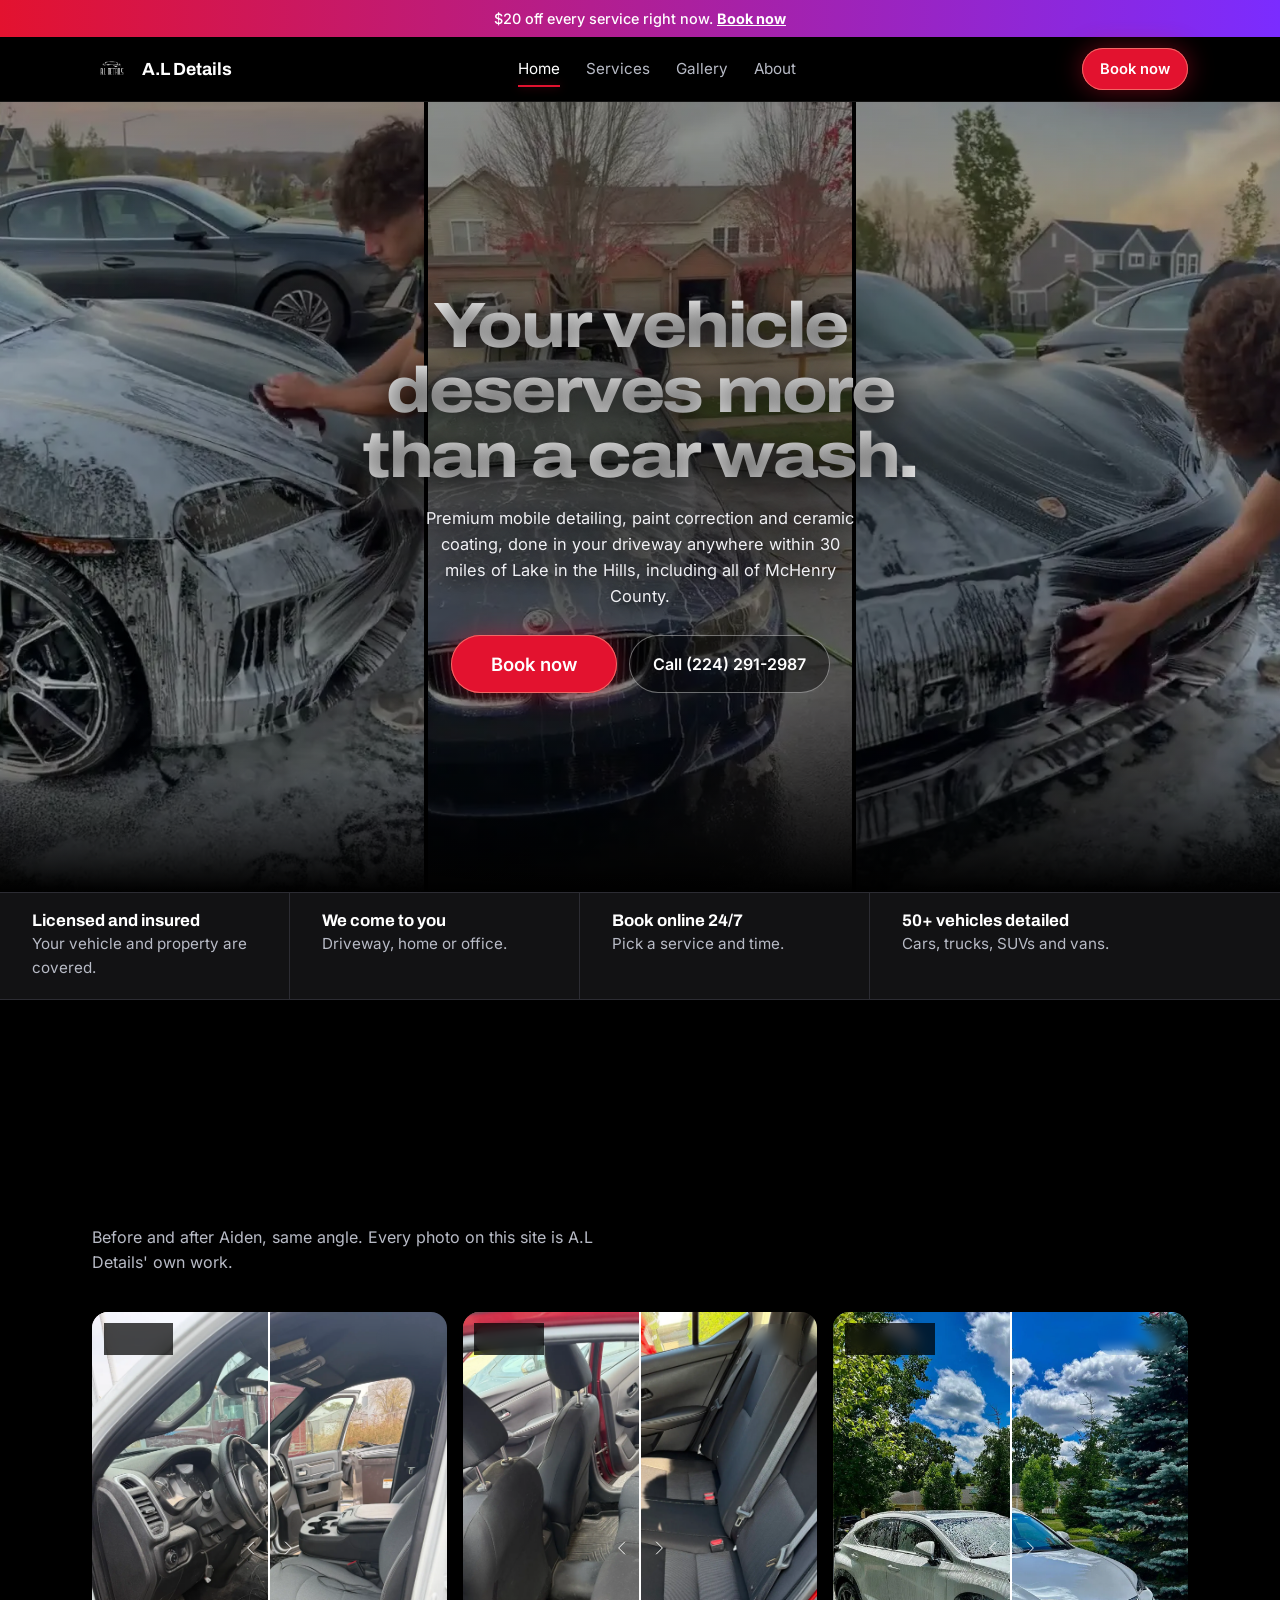
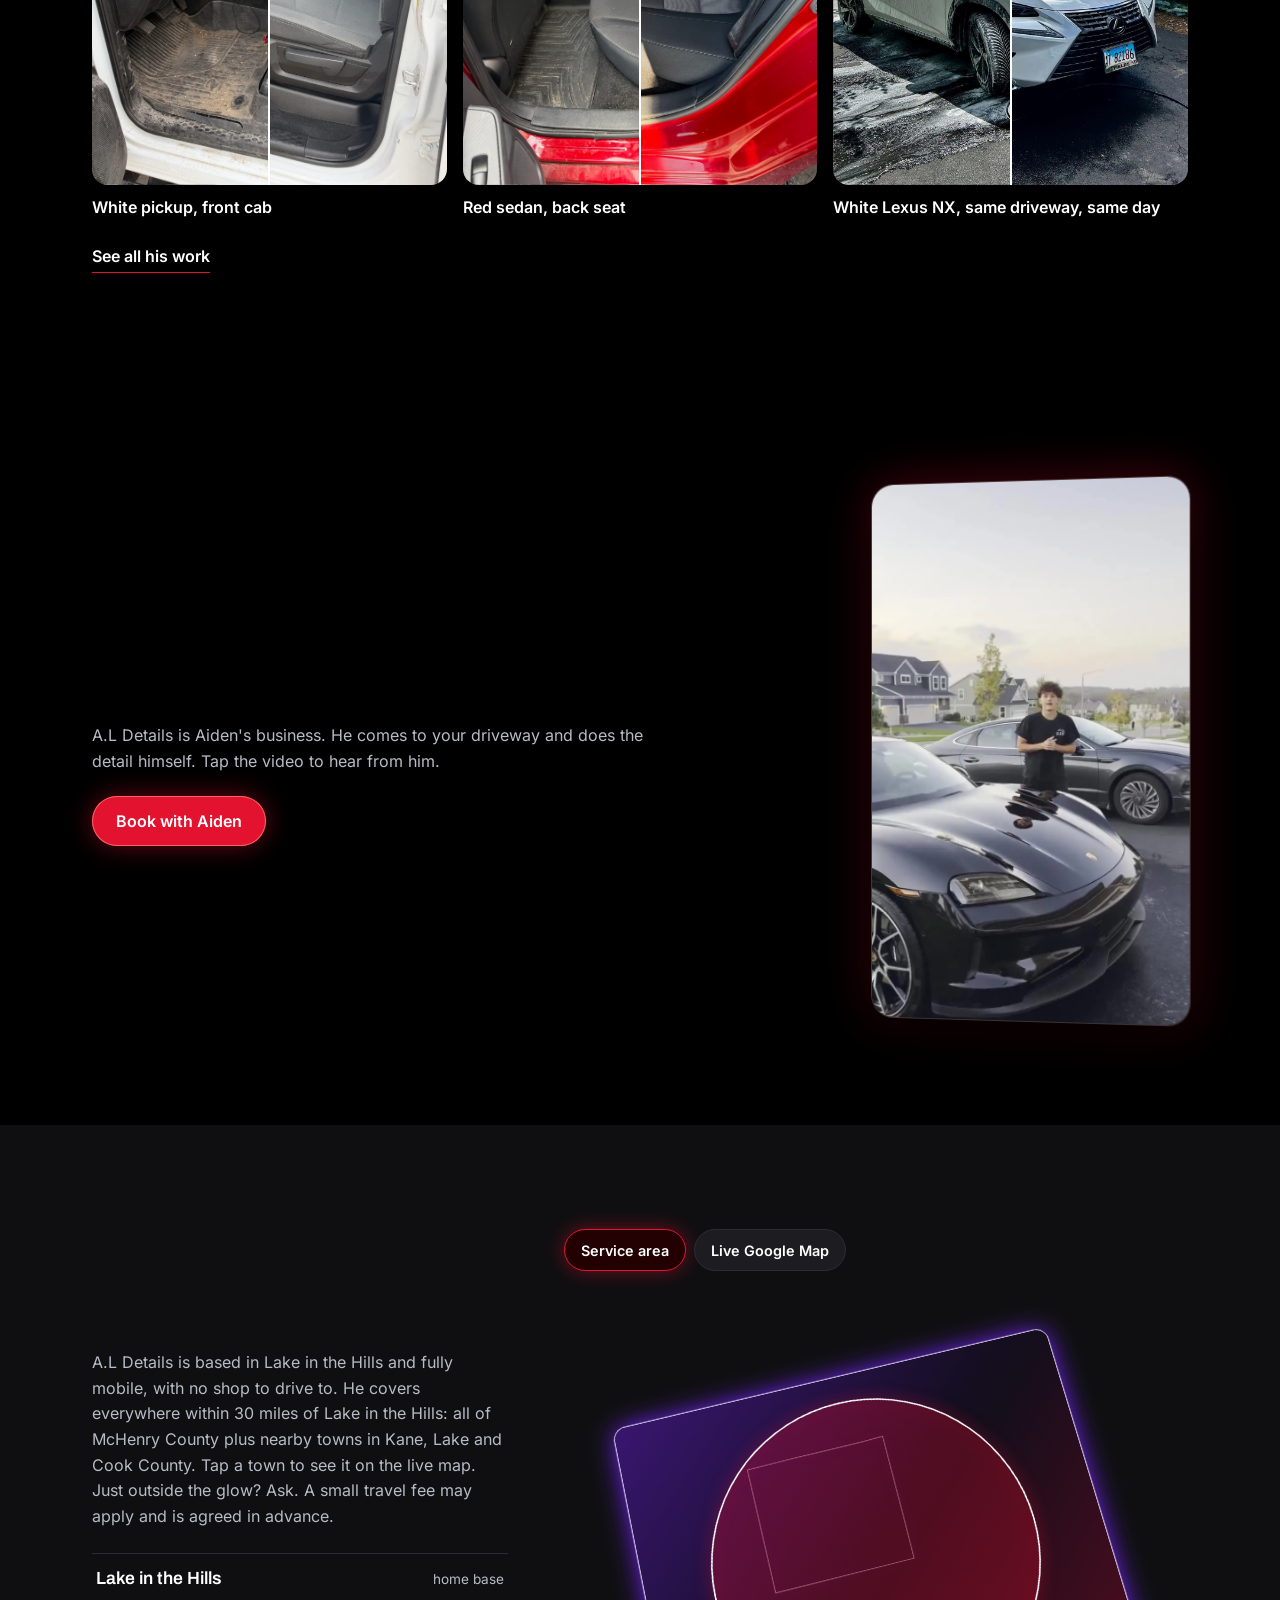
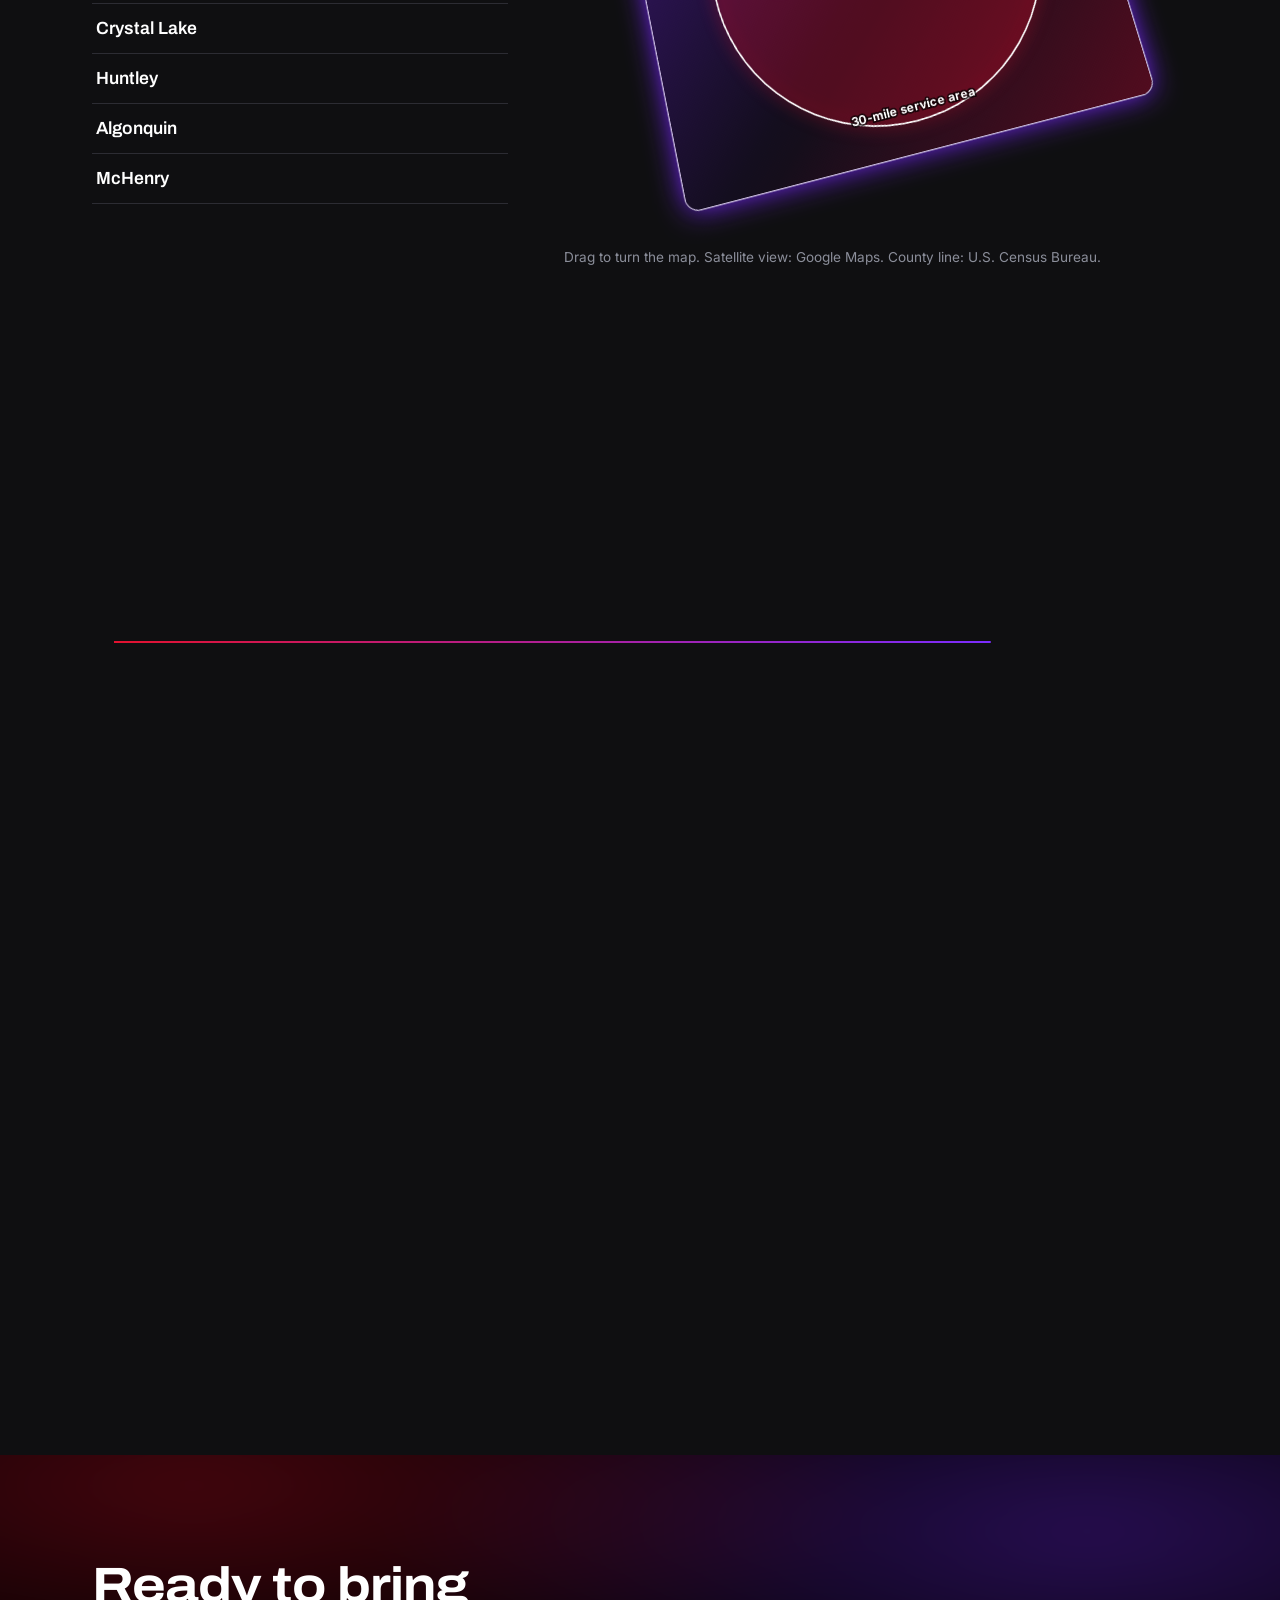
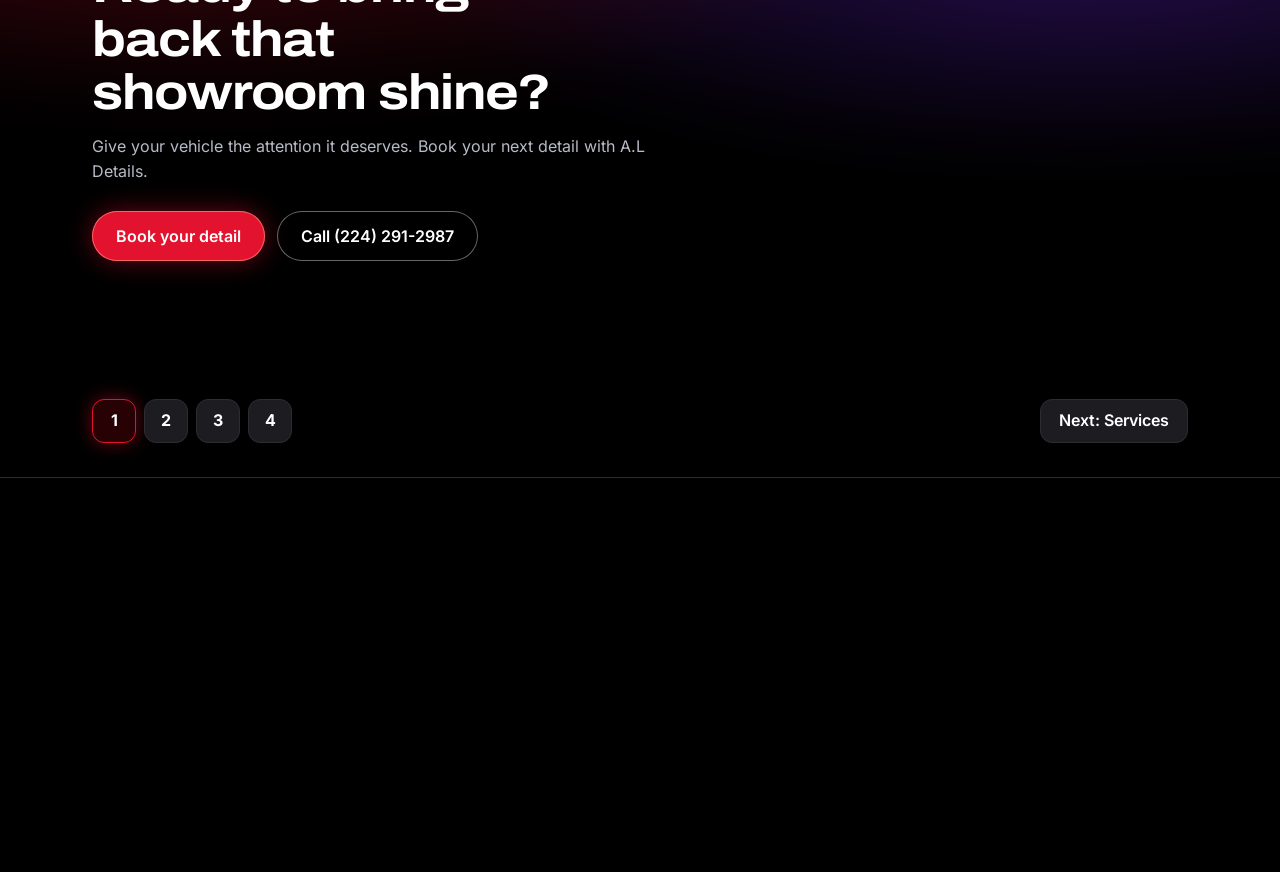
==== commit c2d1425b: "Map without dots Co-Authored-By: Claude Opus 5.5 <noreply@anthropic.com> Claude-Session: https://cla" ====
--- a/index.html
+++ b/index.html
@@ -14,7 +14,7 @@
 <link rel="icon" href="/assets/img/logo.png">
 <link rel="preconnect" href="https://widget.zenbooker.com">
 <link rel="preload" as="font" type="font/woff2" href="/vendor/fonts/archivo-latin-wdth-normal.woff2" crossorigin>
-<link rel="stylesheet" href="/css/al.css?v=2097ea74">
+<link rel="stylesheet" href="/css/al.css?v=ab77b5c2">
 <link rel="stylesheet" href="/vendor/img-comparison-slider.css">
 <script type="application/ld+json">
 {"@context":"https://schema.org","@type":"AutomotiveBusiness","@id":"https://alautodetailing.com/#business",
@@ -122,7 +122,7 @@
  <div class="wrap area">
   <div>
    <h2 class="rise">Your driveway, <em class="hue">covered.</em></h2>
-   <p class="lede">A.L Details is based in Lake in the Hills and fully mobile, with no shop to drive to. He covers everywhere within 30 miles of Lake in the Hills: all of McHenry County plus nearby towns in Kane, Lake and Cook County. Tap a town to light it up. Just outside the glow? Ask. A small travel fee may apply and is agreed in advance.</p>
+   <p class="lede">A.L Details is based in Lake in the Hills and fully mobile, with no shop to drive to. He covers everywhere within 30 miles of Lake in the Hills: all of McHenry County plus nearby towns in Kane, Lake and Cook County. Tap a town to see it on the live map. Just outside the glow? Ask. A small travel fee may apply and is agreed in advance.</p>
    <ul class="towns" id="towns"></ul>
   </div>
   <div class="mapbox">
@@ -183,6 +183,6 @@
 <script src="/js/media.js?v=25206481"></script>
 <script src="/js/site-data.js?v=baee737f"></script>
 <script type="module" src="/vendor/img-comparison-slider.js"></script>
-<script src="/js/al.js?v=b8720d06" defer></script>
+<script src="/js/al.js?v=dc5afba0" defer></script>
 </body>
 </html>
--- a/css/al.css
+++ b/css/al.css
@@ -1 +1 @@
-@font-face{font-family:Archivo;src:url(../vendor/fonts/archivo-latin-wdth-normal.woff2) format("woff2");font-weight:100 900;font-stretch:62% 125%;font-display:swap}@font-face{font-family:Inter;src:url(../vendor/fonts/inter-latin-wght-normal.woff2) format("woff2");font-weight:100 900;font-display:swap}@property --ang{syntax:"<angle>";inherits:false;initial-value:0deg}:root{--black:#000;--coal:#121214;--steel:#1d1d21;--line:#2c2c33;--white:#fff;--silver:#b8bbc6;--dim:#8b8e9a;--red:#e3122f;--purple:#7b2cff;--mix:0%;--accent:color-mix(in oklab,var(--red),var(--purple) var(--mix));--glow:color-mix(in oklab,var(--accent),transparent 55%);--display:"Archivo","Helvetica Neue",Arial,sans-serif;--body:"Inter",system-ui,-apple-system,"Segoe UI",Roboto,sans-serif;--pad:20px;--max:1160px}*{box-sizing:border-box}[hidden]{display:none!important}main{overflow-x:clip}html{-webkit-text-size-adjust:100%}body{margin:0;background:var(--black);color:var(--white);font:400 1rem/1.6 var(--body);-webkit-font-smoothing:antialiased;padding-bottom:64px;overflow-x:hidden}img,video{display:block;max-width:100%}a{color:inherit}h1,h2,h3{font-family:var(--display);font-weight:700;line-height:1.08;margin:0;letter-spacing:-.022em}h1,h2,h3,.brand,.menu a,.trust b,.marq div,.proc-list b,.steps li:before,.sig,.towns button,.faq summary,.intro-name,.stp legend,.slot b,.soc-n{font-variation-settings:"wdth" 114}h2{font-size:clamp(1.85rem,5.4vw,3.1rem);max-width:17ch}h3{font-size:1.25rem;line-height:1.2}p{margin:0}.wrap{max-width:var(--max);margin:0 auto;padding:0 var(--pad)}.lede{color:var(--silver);max-width:56ch;margin-top:14px}.sec{padding:72px 0;position:relative}.sec-coal{background:#121214e0}.sec-white{background:var(--white);color:#0a0a0c}.sec-white .lede{color:#4a4b55}:focus-visible{outline:2px solid var(--white);outline-offset:3px;border-radius:4px}.sec-white :focus-visible{outline-color:#000}.sr{position:absolute;width:1px;height:1px;overflow:hidden;clip-path:inset(50%)}.progress{position:fixed;inset:0 0 auto;height:3px;z-index:60;pointer-events:none}.progress i{display:block;height:100%;width:100%;transform-origin:0 50%;transform:scaleX(0);background:linear-gradient(90deg,var(--red),var(--purple));box-shadow:0 0 12px var(--glow)}.btn{display:inline-flex;align-items:center;justify-content:center;gap:8px;min-height:50px;padding:0 24px;border-radius:999px;border:0;font:600 1rem var(--body);text-decoration:none;cursor:pointer;position:relative;color:#fff;background:var(--accent);box-shadow:0 0 0 1px color-mix(in oklab,var(--accent),#fff 25%) inset,0 0 26px var(--glow);transition:box-shadow .25s}.btn:hover{box-shadow:0 0 0 1px #fff inset,0 0 44px var(--glow)}.btn-ghost{background:transparent;box-shadow:0 0 0 1px #fff6 inset}.btn-ghost:hover{box-shadow:0 0 0 1px #fff inset,0 0 26px #fff3}.btn-dark{background:#000;box-shadow:none}.sheen{overflow:hidden}.sheen:after{content:"";position:absolute;inset:0;background:linear-gradient(105deg,transparent 35%,#ffffff66 50%,transparent 65%);transform:translate(-120%);animation:sheen 4.5s ease-in-out infinite}@keyframes sheen{0%,60%{transform:translate(-120%)}85%,to{transform:translate(120%)}}.promo{background:linear-gradient(90deg,var(--red),var(--purple));font-size:.9rem;text-align:center;padding:7px 14px;font-weight:500}.promo a{font-weight:700}.hdr{position:sticky;top:0;z-index:50;background:#000c;backdrop-filter:blur(14px);-webkit-backdrop-filter:blur(14px);border-bottom:1px solid #ffffff14}.hdr .wrap{display:flex;align-items:center;justify-content:space-between;height:64px;gap:14px}.brand{display:flex;align-items:center;gap:10px;text-decoration:none;font:700 1.1rem var(--display)}.brand img{width:40px;height:40px;object-fit:contain;border-radius:8px}.nav{display:none;gap:26px}.nav a{text-decoration:none;color:var(--silver);font-size:.95rem;position:relative;padding:6px 0}.nav a:after{content:"";position:absolute;left:0;right:0;bottom:0;height:2px;background:var(--accent);transform:scaleX(0);transform-origin:0;transition:transform .25s;box-shadow:0 0 10px var(--glow)}.nav a:hover{color:#fff}.nav a:hover:after{transform:scaleX(1)}.hdr .btn{min-height:42px;padding:0 18px;font-size:.92rem}.burger{width:44px;height:44px;border:0;background:none;color:#fff;display:grid;place-items:center;cursor:pointer}.burger span,.burger span:before,.burger span:after{content:"";display:block;width:22px;height:2px;background:#fff;border-radius:2px;transition:transform .25s,opacity .2s;position:relative}.burger span:before{position:absolute;top:-7px}.burger span:after{position:absolute;top:7px}[data-menu=open] .burger span{background:transparent}[data-menu=open] .burger span:before{transform:translateY(7px) rotate(45deg)}[data-menu=open] .burger span:after{transform:translateY(-7px) rotate(-45deg)}.menu{position:fixed;inset:64px 0 0;background:#000;z-index:49;padding:26px var(--pad);display:none;flex-direction:column;gap:4px;overflow:auto}[data-menu=open] .menu{display:flex}.menu a{font:700 1.9rem var(--display);text-decoration:none;padding:12px 0;border-bottom:1px solid var(--line)}.menu .btn{margin-top:20px;font:600 1rem var(--body);border:0}.slides{position:absolute;inset:0}.slides img{position:absolute;inset:0;width:100%;height:100%;object-fit:cover;opacity:0;transition:opacity 1.4s}.slides img.on{opacity:1;animation:ken 9s ease-out forwards}@keyframes ken{0%{transform:scale(1.02)}to{transform:scale(1.12)}}.hero .lamp{position:absolute;z-index:1;width:70vmax;height:70vmax;left:0;top:0;margin:-35vmax 0 0 -35vmax;transform:translate3d(var(--lx,70vw),var(--ly,30vh),0);background:radial-gradient(closest-side,color-mix(in oklab,var(--accent),transparent 72%),transparent);pointer-events:none;transition:transform .6s cubic-bezier(.2,.8,.2,1);will-change:transform}.gloss{background:linear-gradient(100deg,#fff 0%,#fff 38%,var(--red) 47%,var(--purple) 55%,#fff 64%,#fff 100%);background-size:300% 100%;-webkit-background-clip:text;background-clip:text;color:transparent;animation:gloss 7s ease-in-out infinite}@keyframes gloss{0%{background-position:100% 0}60%,to{background-position:0 0}}.cta{display:flex;flex-wrap:wrap;gap:12px;margin-top:26px}.hear b{display:inline-block;width:8px;height:8px;border-radius:50%;background:var(--accent);box-shadow:0 0 10px var(--accent);margin-right:8px;animation:ping2 1.6s ease-in-out infinite}@keyframes ping2{50%{transform:scale(1.7);opacity:.5}}.rot{margin-top:16px!important;font-weight:600;color:var(--silver)!important;font-size:1rem!important}#rot{display:inline-block;color:var(--accent);text-shadow:0 0 18px var(--glow);min-width:9ch}#rot.sw{animation:rotIn .5s cubic-bezier(.2,.8,.2,1)}@keyframes rotIn{0%{opacity:0;transform:translateY(60%) rotateX(-70deg)}}.hero p{transition-delay:.12s}.hero .cta{transition-delay:.24s}.trust{border-block:1px solid var(--line);background:var(--coal)}.trust ul{list-style:none;margin:0;padding:0;display:grid;grid-template-columns:1fr 1fr}.trust li{padding:18px var(--pad);border-bottom:1px solid var(--line);font-size:.95rem;color:var(--silver)}.trust li:nth-child(odd){border-right:1px solid var(--line)}.trust b{display:block;color:#fff;font:700 1.05rem var(--display);margin-bottom:2px}.marq{overflow:hidden;border-bottom:1px solid var(--line);padding:14px 0;background:#000}.marq div{display:flex;gap:44px;width:max-content;animation:marq 38s linear infinite;font:700 1.05rem var(--display);color:transparent;-webkit-text-stroke:1px #ffffff80;white-space:nowrap}.marq span:nth-child(2n){-webkit-text-stroke:0;color:var(--accent);text-shadow:0 0 18px var(--glow)}@keyframes marq{to{transform:translate(-50%)}}.pick{display:grid;gap:26px;margin-top:34px}.pick>*,.split>*,.area>*,.about>*,.book-grid>*{min-width:0}.pick fieldset{border:0;margin:0;padding:0;min-width:0}.pick legend{font-weight:600;margin-bottom:10px;padding:0}.chips{display:flex;gap:8px;overflow-x:auto;margin:0 calc(var(--pad)*-1);padding:4px var(--pad) 10px;scrollbar-width:none}.chips::-webkit-scrollbar{display:none}.chips label{flex:none;cursor:pointer;position:relative}.chips input{position:absolute;opacity:0;pointer-events:none}.chips span{display:block;padding:13px 18px;border-radius:999px;border:1px solid var(--line);background:var(--steel);font-size:.97rem;transition:border-color .2s,box-shadow .2s,background .2s}.chips input:checked+span{border-color:var(--accent);background:color-mix(in oklab,var(--accent),#000 72%);box-shadow:0 0 22px var(--glow)}.chips input:focus-visible+span{outline:2px solid #fff;outline-offset:2px}.rec{position:relative;border-radius:22px;padding:1px;background:conic-gradient(from var(--ang),var(--red),var(--purple),#ffffff55,var(--red));animation:spin 7s linear infinite;box-shadow:0 0 50px color-mix(in oklab,var(--accent),transparent 78%)}@keyframes spin{to{--ang:360deg}}.rec-in{background:#0b0b0d;border-radius:21px;padding:26px 22px}.rec small{color:var(--silver);font-size:.9rem}.rec h3{font-size:clamp(1.5rem,4.6vw,2.2rem);margin:6px 0 10px}.rec p{color:var(--silver);max-width:52ch}.rec ul{list-style:none;display:flex;flex-wrap:wrap;gap:8px;padding:0;margin:16px 0 20px}.rec li{border:1px solid var(--line);border-radius:999px;padding:5px 12px;font-size:.88rem}.rec.swap .rec-in>*{animation:swap .35s ease-out}@keyframes swap{0%{opacity:0;transform:translateY(8px)}}.gaps{display:grid;gap:0;margin-top:34px;border-top:1px solid #d9d9df}.gap{display:grid;grid-template-columns:auto 1fr;gap:16px;padding:20px 0;border-bottom:1px solid #d9d9df;align-items:start}.gap i{width:12px;height:12px;border-radius:50%;margin-top:8px;background:var(--accent);box-shadow:0 0 0 5px color-mix(in oklab,var(--accent),transparent 80%)}.gap h3{font-size:1.15rem}.gap p{color:#4a4b55;margin-top:4px;max-width:60ch}.vs{margin-top:34px;border-radius:20px;overflow:hidden;position:relative}.vs img{width:100%;aspect-ratio:4/3;object-fit:cover}.cards{display:grid;gap:16px;margin-top:36px}.card{position:relative;border-radius:20px;overflow:hidden;background:var(--steel);border:1px solid var(--line);display:grid;grid-template-rows:auto 1fr;transition:border-color .3s,box-shadow .3s}.card:hover{border-color:var(--accent);box-shadow:0 0 40px color-mix(in oklab,var(--accent),transparent 72%)}.card .ph{aspect-ratio:4/3;overflow:hidden;background:#0a0a0c}.card .ph img{width:100%;height:100%;object-fit:cover}.card-b{padding:20px;display:grid;gap:10px;align-content:start}.card ul{margin:0;padding-left:18px;color:var(--silver);font-size:.97rem}.card li::marker{color:var(--accent)}.card .go{font-weight:600;text-decoration:none;color:#fff;border-bottom:1px solid var(--accent);justify-self:start;padding-bottom:2px;margin-top:4px}.flag{position:absolute;top:14px;left:14px;z-index:2;background:#000;border:1px solid var(--accent);border-radius:999px;padding:4px 12px;font-size:.82rem;font-weight:600;box-shadow:0 0 18px var(--glow)}.addons{margin-top:34px}.addons ul{list-style:none;padding:0;margin:12px 0 0;display:flex;flex-wrap:wrap;gap:8px}.addons li{border:1px solid var(--line);background:var(--steel);border-radius:999px;padding:8px 14px;font-size:.93rem}.slot{display:grid;place-items:center;text-align:center;border:2px dashed #ffffff55;border-radius:16px;color:var(--silver);font-size:.9rem;padding:18px;background:repeating-linear-gradient(135deg,#ffffff08 0 12px,transparent 12px 24px);min-height:160px}.slot b{display:block;color:#fff;font-family:var(--display)}html:not([data-draft]) [data-draft-only]{display:none!important}.ba{display:grid;gap:16px;margin-top:36px}.ba figure{margin:0}.ba figcaption{margin-top:10px;font-weight:600}img-comparison-slider{--divider-width:2px;--divider-color:#fff;--default-handle-opacity:1;border-radius:16px;overflow:hidden;width:100%;display:block;outline:0}img-comparison-slider img{width:100%;aspect-ratio:3/4;object-fit:cover}.ba-w{position:relative}.ba-tag{position:absolute;top:12px;z-index:2;background:#000000b8;border:1px solid #ffffff40;border-radius:999px;padding:4px 12px;font-size:.82rem;font-weight:600;pointer-events:none;-webkit-backdrop-filter:blur(6px);backdrop-filter:blur(6px)}.ba-tag.a{left:12px}.ba-tag.b{right:12px;border-color:var(--accent);box-shadow:0 0 16px var(--glow)}.ba-slot{display:grid;grid-template-columns:1fr 1fr;gap:0;aspect-ratio:3/4;border-radius:16px;overflow:hidden;position:relative}.ba-slot .slot{border-radius:0;min-height:0}.ba-slot .slot+.slot{border-left:0}.ba-slot:after{content:"";position:absolute;left:50%;top:0;bottom:0;width:2px;background:#fff;box-shadow:0 0 16px var(--accent)}.gbadge{display:inline-flex;align-items:center;gap:12px;margin-top:22px;border:1px solid #d9d9df;border-radius:999px;padding:8px 18px;text-decoration:none;font-weight:600}.stars{color:var(--red);letter-spacing:2px}.revs{display:grid;gap:14px;margin-top:30px}.rev{border:1px solid #d9d9df;border-radius:18px;padding:22px;background:#fff;display:grid;gap:10px;align-content:start}.rev blockquote{margin:0;font-size:1.08rem;line-height:1.45}.rev footer{color:#4a4b55;font-size:.92rem}.rev footer b{color:#0a0a0c}.rev a{font-weight:600;font-size:.92rem}.rev[data-draft-only]{border-style:dashed;border-color:#9a9aa5}.rev .tagd{font-size:.8rem;color:#7a2a2a;background:#fdecec;border-radius:6px;padding:2px 8px;justify-self:start}.steps{list-style:none;counter-reset:s;margin:36px 0 0;padding:0;display:grid;gap:0}.steps li{counter-increment:s;display:grid;grid-template-columns:56px 1fr;gap:14px;padding-bottom:30px;position:relative}.steps li:before{content:counter(s);width:44px;height:44px;border-radius:50%;display:grid;place-items:center;font:700 1.1rem var(--display);border:1px solid var(--accent);box-shadow:0 0 20px var(--glow),0 0 12px var(--glow) inset;background:#000;z-index:1}.steps{position:relative;--fill:100%}.steps:before{content:"";position:absolute;left:21px;top:22px;bottom:40px;width:2px;background:linear-gradient(var(--red),var(--purple));clip-path:inset(0 0 calc(100% - var(--fill)) 0);box-shadow:0 0 12px var(--glow)}.steps p{color:var(--silver);margin-top:4px}.about{display:grid;gap:28px}.about video,.about .slot{width:100%;border-radius:20px;aspect-ratio:4/5;object-fit:cover;background:#000;max-height:560px}.about .frame{position:relative;border-radius:21px;padding:1px;background:conic-gradient(from var(--ang),var(--red),var(--purple),transparent 60%,var(--red));animation:spin 9s linear infinite}.about .frame>*{display:block}.about p+p{margin-top:14px}.about .body p{color:var(--silver);max-width:54ch}.sig{font:700 1.3rem var(--display);margin-top:20px}.sig small{display:block;font:400 .95rem var(--body);color:var(--dim)}.area{display:grid;gap:26px}.towns{list-style:none;margin:24px 0 0;padding:0;border-top:1px solid var(--line)}.towns li{border-bottom:1px solid var(--line)}.towns button{all:unset;box-sizing:border-box;cursor:pointer;display:flex;justify-content:space-between;align-items:center;width:100%;padding:15px 4px;font:600 1.1rem var(--display)}.towns button:hover,.towns button[aria-pressed=true]{color:var(--accent);text-shadow:0 0 18px var(--glow)}.towns button:focus-visible{outline:2px solid #fff}.towns a{font:400 .9rem var(--body);color:var(--silver)}@keyframes ping{0%{transform:scale(1);opacity:.9}to{transform:scale(3.6);opacity:0}}.zone{filter:drop-shadow(0 0 10px var(--purple));stroke-dasharray:8 8;animation:dash 1.4s linear infinite}@keyframes dash{to{stroke-dashoffset:-16}}.faq{margin-top:30px;border-top:1px solid var(--line)}.faq details{border-bottom:1px solid var(--line)}.faq summary{list-style:none;cursor:pointer;padding:20px 40px 20px 0;font:600 1.12rem var(--display);position:relative}.faq summary::-webkit-details-marker{display:none}.faq summary:after{content:"+";position:absolute;right:6px;top:16px;font:400 1.6rem var(--body);color:var(--accent);transition:transform .25s}.faq details[open] summary:after{transform:rotate(45deg)}.faq details p{color:var(--silver);padding:0 0 22px;max-width:64ch}.book{position:relative;overflow:hidden;isolation:isolate}.book:before{content:"";position:absolute;z-index:-1;inset:-30% -20% auto;height:90%;background:radial-gradient(40% 50% at 25% 40%,color-mix(in oklab,var(--red),transparent 70%),transparent),radial-gradient(40% 50% at 75% 50%,color-mix(in oklab,var(--purple),transparent 68%),transparent);filter:blur(30px);animation:drift 14s ease-in-out infinite alternate}@keyframes drift{to{transform:translate(4%,6%) scale(1.1)}}.book-grid{display:grid;gap:30px;margin-top:8px}.book h2{max-width:14ch}.contact{display:grid;gap:10px;margin-top:26px}.contact a{display:flex;justify-content:space-between;align-items:center;text-decoration:none;border:1px solid var(--line);background:#00000080;border-radius:14px;padding:14px 18px;font-weight:600}.contact a:hover{border-color:var(--accent);box-shadow:0 0 22px var(--glow)}.contact small{font-weight:400;color:var(--silver)}form.q{background:#0b0b0d;border:1px solid var(--line);border-radius:22px;padding:22px;display:grid;gap:14px}form.q label{display:grid;gap:6px;font-size:.93rem;font-weight:600}form.q input,form.q select,form.q textarea{font:inherit;font-weight:400;color:#fff;background:var(--steel);border:1px solid var(--line);border-radius:12px;padding:13px 14px;width:100%}form.q input:focus,form.q select:focus,form.q textarea:focus{outline:0;border-color:var(--accent);box-shadow:0 0 0 3px color-mix(in oklab,var(--accent),transparent 70%)}form.q input[type=file]{padding:10px}.row2{display:grid;gap:14px}.hp{position:absolute;left:-9999px}.msg{border-radius:14px;padding:16px;font-weight:500}.msg-ok{background:#0f2a17;border:1px solid #2f8f4d}.msg-err{background:#2a0f12;border:1px solid var(--red)}.fine{font-size:.85rem;color:var(--dim)}.ftr{border-top:1px solid var(--line);padding:48px 0 34px;color:var(--silver);font-size:.95rem}.ftr-grid{display:grid;gap:28px}.ftr h3{font-size:1rem;color:#fff;margin-bottom:10px}.ftr ul{list-style:none;margin:0;padding:0;display:grid;gap:6px}.ftr a{text-decoration:none}.ftr a:hover{color:#fff;text-decoration:underline}.ftr .legal{margin-top:34px;padding-top:20px;border-top:1px solid var(--line);font-size:.85rem;color:var(--dim)}.bar{position:fixed;inset:auto 0 0;z-index:55;display:grid;grid-template-columns:1fr 1fr 1.4fr;background:#000;border-top:1px solid var(--line);padding-bottom:env(safe-area-inset-bottom)}.bar a{display:grid;place-items:center;height:60px;text-decoration:none;font-weight:600}.bar a+a{border-left:1px solid var(--line)}.bar .go{background:var(--accent);box-shadow:0 0 30px var(--glow)}.rise .w{display:inline-block;overflow:hidden;vertical-align:top;padding-bottom:.12em;margin-bottom:-.12em}.rise .w>span{display:inline-block}.wr .w>span{transform:translateY(110%);transition:transform .9s cubic-bezier(.2,.8,.2,1)}.wr.in .w>span{transform:none}.wr .w:nth-child(2)>span{transition-delay:.05s}.wr .w:nth-child(3)>span{transition-delay:.1s}.wr .w:nth-child(4)>span{transition-delay:.15s}.wr .w:nth-child(n+5)>span{transition-delay:.2s}@media(min-width:720px){:root{--pad:32px}.sec{padding:104px 0}.trust ul{grid-template-columns:repeat(4,1fr)}.trust li{border-bottom:0;border-right:1px solid var(--line)}.trust li:last-child{border-right:0}.cards{grid-template-columns:repeat(2,1fr)}.ba,.revs{grid-template-columns:repeat(3,1fr)}.row2{grid-template-columns:1fr 1fr}.ftr-grid{grid-template-columns:1.4fr 1fr 1fr 1fr}.chips{flex-wrap:wrap;overflow:visible;margin:0;padding:4px 0 0}}@media(min-width:980px){body{padding-bottom:0}.bar,.burger,.menu{display:none!important}.nav{display:flex}.cards{grid-template-columns:repeat(3,1fr)}.pick{grid-template-columns:1fr 1fr;align-items:start;gap:44px}.split{display:grid;grid-template-columns:1fr 1fr;gap:56px;align-items:center}.about{grid-template-columns:.8fr 1fr;gap:64px;align-items:center}.area{grid-template-columns:.8fr 1.2fr;gap:56px;align-items:start}.steps{grid-template-columns:repeat(4,1fr);gap:26px}.steps li{grid-template-columns:1fr;padding-bottom:0}.steps:before{inset:21px 18% auto 22px;width:auto;height:2px;background:linear-gradient(90deg,var(--red),var(--purple));clip-path:inset(0 calc(100% - var(--fill)) 0 0)}.book-grid{grid-template-columns:1fr 1fr;gap:64px;align-items:start}}@media(prefers-reduced-motion:reduce){*,*:before,*:after{animation:none!important;transition:none!important}.load .hero-copy>*,.load .bcard,.load .vcard{opacity:1;translate:none}.gloss{background-position:0 0}}#flakes{position:fixed;inset:0;width:100%;height:100%;z-index:-1;pointer-events:none}@property --r{syntax:"<length-percentage>";inherits:false;initial-value:0px}.intro{position:fixed;inset:0;z-index:100;background:#000;display:grid;place-items:center;--r:0px;-webkit-mask:radial-gradient(circle at 50% 46%,transparent var(--r),#000 calc(var(--r) + 2px));mask:radial-gradient(circle at 50% 46%,transparent var(--r),#000 calc(var(--r) + 2px));transition:--r 1.25s cubic-bezier(.7,0,.2,1),opacity .5s 1s}.intro.open{--r:140vmax;opacity:0;pointer-events:none}.intro-mark{display:grid;justify-items:center;gap:14px;text-align:center}.intro-mark img{width:84px;height:84px;object-fit:contain;border-radius:18px;animation:introLogo 1.5s cubic-bezier(.2,.8,.2,1) both;box-shadow:0 0 0 1px #fff2,0 0 60px var(--red),0 0 120px var(--purple)}@keyframes introLogo{0%{opacity:0;transform:scale(.6);filter:blur(12px)}60%{opacity:1;filter:none}to{transform:scale(1)}}.intro-name{font:800 clamp(2rem,9vw,4rem) var(--display);letter-spacing:-.02em;background:linear-gradient(100deg,#fff 30%,var(--red) 48%,var(--purple) 56%,#fff 72%);background-size:300% 100%;-webkit-background-clip:text;background-clip:text;color:transparent;animation:gloss 1.8s .2s ease-out both,introUp .9s .25s cubic-bezier(.2,.8,.2,1) both}.intro-line{color:var(--silver);animation:introUp .9s .5s cubic-bezier(.2,.8,.2,1) both}@keyframes introUp{0%{opacity:0;transform:translateY(18px)}}#introSkip{position:absolute;right:18px;bottom:18px;background:none;border:1px solid #ffffff44;color:#fff;border-radius:999px;padding:9px 16px;font:500 .9rem var(--body);cursor:pointer}.cur{position:fixed;left:0;top:0;width:34px;height:34px;margin:-17px 0 0 -17px;border-radius:50%;border:1px solid var(--accent);box-shadow:0 0 22px var(--glow),0 0 10px var(--glow) inset;pointer-events:none;z-index:90;opacity:0;transition:opacity .3s,scale .25s,background .25s;will-change:transform}.cur.on{opacity:1}.cur.hot{scale:1.9;background:color-mix(in oklab,var(--accent),transparent 80%)}@media(pointer:coarse){.cur{display:none}}.scrollcue{position:absolute;left:50%;bottom:14px;translate:-50% 0;width:26px;height:42px;border:1px solid #ffffff66;border-radius:14px;display:none}.scrollcue i{position:absolute;left:50%;top:8px;width:4px;height:8px;margin-left:-2px;border-radius:2px;background:var(--accent);box-shadow:0 0 10px var(--accent);animation:cue 1.8s ease-in-out infinite}@keyframes cue{0%{transform:translateY(0);opacity:1}70%,to{transform:translateY(14px);opacity:0}}.proc{position:relative;background:#000}.proc-pin{position:relative;overflow:hidden;display:grid;align-items:end}.proc-on .proc-pin{height:100svh;min-height:560px}.proc-media{position:absolute;inset:0}.proc-media img{position:absolute;inset:0;width:100%;height:100%;object-fit:cover;background:#0a0a0c;will-change:clip-path,transform}.proc-media img+img{clip-path:inset(100% 0 0 0)}.proc-media:after{content:"";position:absolute;inset:0;background:linear-gradient(180deg,#00000073,#00000026 35%,#000000e0 78%,#000)}.proc-copy{position:relative;padding-top:40px;padding-bottom:108px;width:100%}.proc-copy h2{max-width:14ch}.proc-list{list-style:none;margin:22px 0 0;padding:0;display:grid;gap:4px;max-width:520px}.proc-list li{padding:10px 0 10px 18px;border-left:2px solid #ffffff2b;opacity:.45;transition:opacity .35s,border-color .35s}.proc-list li span{display:block;color:var(--silver);font-size:.95rem;max-height:0;overflow:hidden;transition:max-height .4s}.proc-list b{font:700 1.15rem var(--display)}.proc-list li.on{opacity:1;border-color:var(--accent);box-shadow:-12px 0 24px -14px var(--accent)}.proc-list li.on span{max-height:4em}.proc-bar{height:2px;background:#fff2;margin-top:22px;max-width:520px}.proc-bar i{display:block;height:100%;background:linear-gradient(90deg,var(--red),var(--purple));transform-origin:0 50%;transform:scaleX(0);box-shadow:0 0 12px var(--glow)}html:not(.proc-on) .proc-media{position:relative;display:grid;grid-template-columns:1fr 1fr;gap:6px;padding:var(--pad)}html:not(.proc-on) .proc-media img{position:static;clip-path:none;aspect-ratio:4/3;border-radius:12px}html:not(.proc-on) .proc-media:after{display:none}html:not(.proc-on) .proc-list li{opacity:1}html:not(.proc-on) .proc-list li span{max-height:none}html:not(.proc-on) .proc-bar{display:none}html:not(.proc-on) .proc-copy{padding-bottom:20px}.cards{perspective:1200px}.card{transform-style:preserve-3d}.card .ph img{scale:1.16}.card .glare{position:absolute;inset:0;pointer-events:none;border-radius:inherit;opacity:0;transition:opacity .3s;background:radial-gradient(420px circle at var(--gx,50%) var(--gy,50%),#ffffff2e,transparent 55%);z-index:3}.card:hover .glare{opacity:1}.dots{position:fixed;right:18px;top:50%;translate:0 -50%;z-index:40;display:none;flex-direction:column;gap:12px}.dots a{width:10px;height:10px;border-radius:50%;border:1px solid #ffffff80;position:relative;background:#0006}.dots a.on{background:var(--accent);border-color:var(--accent);box-shadow:0 0 14px var(--accent)}.dots a span{position:absolute;right:20px;top:50%;translate:0 -50%;white-space:nowrap;font-size:.8rem;background:#000;border:1px solid var(--line);border-radius:999px;padding:3px 10px;opacity:0;pointer-events:none;transition:opacity .2s;color:#fff}.dots a:hover span,.dots a:focus-visible span{opacity:1}@media(min-width:980px){.scrollcue{display:block}.proc-copy{padding-bottom:56px}.dots{display:flex}}@keyframes introFail{to{visibility:hidden;opacity:0}}.intro{animation:introFail .01s 7s forwards}.bk{min-height:100svh;padding:34px 0 120px;position:relative;isolation:isolate}.bk:before{content:"";position:fixed;z-index:-1;inset:-20% -20% auto;height:80%;background:radial-gradient(38% 50% at 22% 40%,color-mix(in oklab,var(--red),transparent 74%),transparent),radial-gradient(40% 50% at 78% 45%,color-mix(in oklab,var(--purple),transparent 70%),transparent);filter:blur(40px);animation:drift 14s ease-in-out infinite alternate}.bk h1{font-size:clamp(2rem,6.4vw,3.4rem);font-weight:800;max-width:16ch;letter-spacing:-.02em}.bk-grid{display:grid;gap:22px;margin-top:26px}.bk-prog{display:grid;grid-template-columns:repeat(4,1fr);gap:8px;margin-top:22px;list-style:none;padding:0}.bk-prog li{font-size:.82rem;color:var(--dim);padding-top:10px;border-top:3px solid var(--line);transition:border-color .4s,color .4s}.bk-prog li.done,.bk-prog li.now{border-color:var(--accent);color:#fff}.bk-prog li.now{box-shadow:0 -8px 18px -10px var(--accent)}.sheet{position:relative;border-radius:24px;padding:1px;background:conic-gradient(from var(--ang),var(--red),var(--purple),#ffffff40,var(--red));animation:spin 8s linear infinite;box-shadow:0 0 70px color-mix(in oklab,var(--accent),transparent 80%)}.sheet form{background:#0b0b0d;border-radius:23px;padding:24px 20px;overflow:hidden}.stp{display:none;border:0;margin:0;padding:0;min-width:0}.stp.on{display:grid;gap:18px;animation:stpIn .45s cubic-bezier(.2,.8,.2,1)}.stp.back.on{animation-name:stpBack}@keyframes stpIn{0%{opacity:0;transform:translate(34px)}}@keyframes stpBack{0%{opacity:0;transform:translate(-34px)}}.stp legend{font:700 1.5rem var(--display);padding:0;margin-bottom:4px}.stp .hint{color:var(--silver);font-size:.95rem;margin-top:-10px}.tiles{display:grid;grid-template-columns:1fr 1fr;gap:10px}.tiles label{position:relative;cursor:pointer}.tiles input{position:absolute;opacity:0;pointer-events:none}.tiles span{display:grid;gap:2px;align-content:center;min-height:68px;padding:12px 14px;border-radius:16px;border:1px solid var(--line);background:var(--steel);font-weight:600;transition:border-color .2s,box-shadow .2s,background .2s,transform .2s}.tiles span small{font-weight:400;color:var(--silver);font-size:.82rem}.tiles input:checked+span{border-color:var(--accent);background:color-mix(in oklab,var(--accent),#000 74%);box-shadow:0 0 26px var(--glow);transform:translateY(-2px)}.tiles input:focus-visible+span{outline:2px solid #fff;outline-offset:2px}.tiles.one{grid-template-columns:1fr}.tiles.add span{min-height:48px;font-weight:500;font-size:.95rem}.sheet label.f{display:grid;gap:6px;font-size:.93rem;font-weight:600}.sheet input:not([type=radio]):not([type=checkbox]),.sheet textarea{font:inherit;font-weight:400;color:#fff;background:var(--steel);border:1px solid var(--line);border-radius:12px;padding:13px 14px;width:100%}.sheet input:focus,.sheet textarea:focus{outline:0;border-color:var(--accent);box-shadow:0 0 0 3px color-mix(in oklab,var(--accent),transparent 70%)}.bk-nav{display:flex;justify-content:space-between;gap:12px;margin-top:22px}.bk-nav .btn[hidden]{display:none}.bk-err{color:#ff8f9c;font-size:.92rem;min-height:1.2em;margin-top:10px}.ticket{border:1px dashed #ffffff40;border-radius:20px;padding:20px;background:#00000080;-webkit-backdrop-filter:blur(8px);backdrop-filter:blur(8px)}.ticket h2{font-size:1.15rem;max-width:none}.ticket dl{margin:14px 0 0;display:grid;gap:10px}.ticket dt{font-size:.8rem;color:var(--dim)}.ticket dd{margin:0;font-weight:600;min-height:1.4em}.ticket dd.set{animation:pop .4s ease-out}@keyframes pop{0%{color:var(--accent);transform:translate(6px)}}.ticket .fine{margin-top:14px}.bk-done{text-align:center;padding:30px 10px}.bk-done .check{width:84px;height:84px;border-radius:50%;margin:0 auto 18px;display:grid;place-items:center;border:2px solid var(--accent);box-shadow:0 0 40px var(--glow),0 0 20px var(--glow) inset;font-size:2.2rem;animation:pop2 .6s cubic-bezier(.2,1.4,.4,1)}@keyframes pop2{0%{transform:scale(.3);opacity:0}}@media(min-width:980px){.bk-grid{grid-template-columns:1.25fr .75fr;gap:36px;align-items:start}.ticket{position:sticky;top:92px}.tiles.v{grid-template-columns:repeat(3,1fr)}.sheet form{padding:34px}}.hue{font-style:normal;animation:hue 7s ease-in-out infinite}@keyframes hue{30%{color:var(--red)}65%{color:var(--purple)}}.sec-white .hue{animation-name:hueW}@keyframes hueW{30%{color:var(--red)}65%{color:var(--purple)}}.gal-f{margin:12px 0 0!important;padding:0!important;flex-wrap:wrap;overflow:visible!important}.gal-f button{font:500 .9rem var(--body);color:#fff;background:var(--steel);border:1px solid var(--line);border-radius:999px;padding:9px 16px;min-height:42px;cursor:pointer;transition:border-color .2s,box-shadow .2s,background .2s}.gal-f button[aria-pressed=true]{border-color:var(--accent);background:color-mix(in oklab,var(--accent),#000 72%);box-shadow:0 0 20px var(--glow)}.soc{display:grid;gap:14px;margin-top:30px;perspective:1200px}.soc-c{position:relative;display:grid;gap:4px;padding:28px 24px;border-radius:22px;text-decoration:none;background:linear-gradient(140deg,#17171b,#0b0b0d);border:1px solid var(--line);overflow:hidden;transform-style:preserve-3d;transition:border-color .3s,box-shadow .3s}.soc-c:before{content:"";position:absolute;inset:-40%;background:conic-gradient(from var(--ang),transparent 0 70%,var(--red),var(--purple),transparent);animation:spin 6s linear infinite;opacity:0;transition:opacity .4s}.soc-c:after{content:"";position:absolute;inset:1px;border-radius:21px;background:linear-gradient(140deg,#17171b,#0b0b0d)}.soc-c>*{position:relative;z-index:1}.soc-c:hover,.soc-c:focus-visible{border-color:transparent;box-shadow:0 0 50px color-mix(in oklab,var(--accent),transparent 70%)}.soc-c:hover:before,.soc-c:focus-visible:before{opacity:1}.soc-n{font:800 clamp(1.9rem,6vw,2.8rem) var(--display);letter-spacing:-.03em;animation:hue 7s ease-in-out infinite}.soc-c+.soc-c .soc-n{animation-delay:-3.5s}.soc-h{color:var(--silver)}.soc-go{margin-top:14px;font-weight:600;border-bottom:1px solid var(--accent);justify-self:start;padding-bottom:2px}.mapbox{min-width:0}.map-tabs{display:flex;gap:8px;margin-bottom:6px}.map-tabs button{font:600 .9rem var(--body);color:#fff;background:var(--steel);border:1px solid var(--line);border-radius:999px;padding:9px 16px;min-height:42px;cursor:pointer}.map-tabs button[aria-pressed=true]{border-color:var(--accent);box-shadow:0 0 20px var(--glow);background:color-mix(in oklab,var(--accent),#000 72%)}.m3{height:380px;perspective:1400px;perspective-origin:50% 30%;touch-action:pan-y;cursor:grab;position:relative;display:grid;place-items:center;user-select:none;-webkit-user-select:none}.m3:active{cursor:grabbing}.m3-plane{--tx:54deg;--tz:-14deg;--md:1;--s:1;--is:1;position:relative;width:600px;height:500px;flex:none;transform-style:preserve-3d;transform:scale(var(--s)) rotateX(var(--tx)) rotate(var(--tz));will-change:transform}.m3-l{position:absolute;inset:0;border-radius:16px;background:#1a0b2e;border:1px solid #3b1a6e;transform:translateZ(calc(var(--md)*var(--z)*-1px))}.m3-l.base{background:#000;border:0;filter:blur(18px);opacity:.9}.m3-face{position:absolute;inset:0;border-radius:16px;overflow:hidden;background:linear-gradient(135deg,#2a1150,#15101f 55%,#3a0b1c);box-shadow:0 0 0 1.5px #ffffffb3,0 0 34px var(--purple)}.m3-face iframe{position:absolute;inset:0;width:100%;height:100%;border:0;pointer-events:none}.m3-tint{position:absolute;inset:0;pointer-events:none;background:linear-gradient(135deg,#7b2cff2e,#00000026 50%,#e3122f24)}.m3-top{position:absolute;inset:0;width:100%;height:100%;pointer-events:none}.m3-top .cty{fill:none;stroke:#fff;stroke-width:2.2;filter:drop-shadow(0 0 6px var(--purple)) drop-shadow(0 0 2px #000)}.m3-top .zone{fill:#e3122f3d;stroke:#fff;stroke-width:1.8;stroke-dasharray:7 7;animation:dash 1.4s linear infinite;filter:drop-shadow(0 0 10px var(--red))}.m3-top .route{fill:none;stroke:#fff;stroke-width:1.6;stroke-dasharray:3 9;stroke-linecap:round;animation:dash2 1.1s linear infinite;opacity:.9}@keyframes dash2{to{stroke-dashoffset:-12}}.m3-pin{position:absolute;width:0;height:0;transform-style:preserve-3d;--h:46px}.m3-ring{position:absolute;left:-11px;top:-11px;width:22px;height:22px;background:#e3122f59;border-radius:50%;border:2px solid var(--red);box-shadow:0 0 14px var(--red),0 0 8px var(--red) inset}.m3-ring:after{content:"";position:absolute;inset:-2px;border-radius:50%;border:2px solid var(--purple);animation:ping 2.2s ease-out infinite}.m3-pole{position:absolute;left:calc(var(--is)*-1.5px);bottom:0;width:calc(var(--is)*3px);height:calc(var(--h)*var(--md)*var(--is));transform-origin:50% 100%;transform:rotate(calc(var(--tz)*-1)) rotateX(-90deg);background:linear-gradient(to top,var(--red),var(--purple) 60%,#fff);box-shadow:0 0 12px var(--purple);border-radius:2px}.m3-lab{position:absolute;left:0;top:0;transform-origin:50% 100%;transform:translateZ(calc(var(--h)*var(--md)*var(--is))) rotate(calc(var(--tz)*-1)) rotateX(calc(var(--tx)*-1)) translate(-50%,-100%) scale(var(--is));white-space:nowrap;font:600 .8rem var(--body);background:#000000c7;border:1px solid #ffffff38;border-radius:999px;padding:4px 10px;pointer-events:none;transition:border-color .3s,box-shadow .3s,background .3s}.m3-lab:after{content:"";position:absolute;left:50%;bottom:-6px;width:8px;height:8px;margin-left:-4px;border-radius:50%;background:#fff;box-shadow:0 0 12px #fff,0 0 22px var(--purple)}.m3-pin.home .m3-lab{border-color:#fff}.m3-pin.on{--h:118px!important}.m3-pin.on .m3-lab{border-color:var(--accent);background:color-mix(in oklab,var(--accent),#000 55%);box-shadow:0 0 26px var(--glow)}.m3-pin .m3-pole{transition:height .5s cubic-bezier(.2,.9,.2,1)}.m3-pin .m3-lab{transition:transform .5s cubic-bezier(.2,.9,.2,1),border-color .3s,box-shadow .3s,background .3s}.m3.drag .m3-lab,.m3.drag .m3-pole{transition:none}#map{height:400px;border-radius:20px;overflow:hidden;border:1px solid var(--line)}#map iframe{width:100%;height:100%;border:0;display:block}@media(min-width:720px){.soc{grid-template-columns:1fr 1fr}.m3,#map{height:480px}}@media(min-width:980px){.proc-on .proc-pin{align-items:center;background:radial-gradient(50% 60% at 78% 50%,color-mix(in oklab,var(--accent),transparent 78%),transparent),#000}.proc-media{inset:auto;right:max(6vw,calc(50vw - 540px));top:50%;translate:0 -50%;height:min(76vh,660px);aspect-ratio:3/4;border-radius:26px;overflow:hidden;isolation:isolate;box-shadow:0 0 0 1px #fff3,0 40px 90px #000,0 0 80px color-mix(in oklab,var(--accent),transparent 60%)}.proc-media:after{background:linear-gradient(180deg,transparent 60%,#00000080)}.proc-copy{max-width:var(--max);padding-bottom:40px}.proc-copy>*{max-width:46%}.m3,#map{height:560px}}@media(max-width:719px){.sec{padding:60px 0}h2{font-size:clamp(1.7rem,7.4vw,2.2rem)}.ftr li{padding:5px 0}.lede{font-size:1rem}.trust li{padding:14px 16px;font-size:.88rem}.m3-plane{--tx:50deg}.m3{height:340px}}.ba{perspective:1100px}.idle *,.idle *:before,.idle *:after{animation-play-state:paused!important}#faq,.ftr{content-visibility:auto;contain-intrinsic-size:auto 900px}@media(max-width:979px){.hdr{backdrop-filter:none;-webkit-backdrop-filter:none;background:#000000f0}.hero .lamp{display:none}}.reels{display:flex;gap:14px;overflow-x:auto;scroll-snap-type:x mandatory;margin:30px calc(var(--pad)*-1) 0;padding:6px var(--pad) 14px;scrollbar-width:none;perspective:1100px}.reels::-webkit-scrollbar{display:none}.reel{flex:0 0 auto;margin:0;scroll-snap-align:center;width:min(62vw,260px)}.reel video{display:block;width:100%;aspect-ratio:9/16;object-fit:cover;border-radius:20px;background:#0a0a0c;box-shadow:0 0 0 1px #ffffff26,0 20px 50px #000,0 0 40px color-mix(in oklab,var(--accent),transparent 75%)}.reel figcaption{margin-top:10px;font-weight:600;font-size:.95rem}@media(min-width:980px){.reels{justify-content:center;overflow:visible;margin:30px 0 0;padding:6px 0 0}.reel{width:280px}}.pre{opacity:0;transform:var(--from)}.pre.in{opacity:1;transform:none;transition:opacity .8s cubic-bezier(.2,.7,.2,1) var(--d,0s),transform .95s cubic-bezier(.2,.7,.2,1) var(--d,0s)}@media(prefers-reduced-motion:reduce){.pre{opacity:1;transform:none}}.no-intro .intro{display:none}.hero{position:relative;overflow:hidden;isolation:isolate;padding:22px 0 34px}.hero .slides{position:absolute;inset:0;z-index:-2}.hero:after{content:"";position:absolute;inset:0;z-index:-1;background:linear-gradient(180deg,#000000d9,#0009 40%,#000000f0 85%,#000)}.hero-in{display:grid;gap:18px}.hero h1{font-size:clamp(2.1rem,9vw,4.4rem);font-weight:800;max-width:13ch;letter-spacing:-.035em;line-height:1.02}.hero-copy p{color:#e4e5ea;max-width:46ch;margin-top:12px;font-size:1.02rem}.load .hero-copy>*,.load .bcard,.load .vcard{opacity:0;translate:0 18px}.hero-copy>*,.bcard,.vcard{transition:opacity .8s cubic-bezier(.2,.7,.2,1),translate .8s cubic-bezier(.2,.7,.2,1)}.hero-copy>p{transition-delay:.08s}.bcard{transition-delay:.16s}.vcard{transition-delay:.24s}.vcard{position:relative;margin:0;aspect-ratio:9/16;border-radius:22px;overflow:hidden;background:#0a0a0c;box-shadow:0 0 0 1px #fff3,0 24px 60px #000,0 0 50px color-mix(in oklab,var(--accent),transparent 62%);transform:perspective(1100px) rotateY(calc(-6deg + var(--ry,0deg))) rotateX(var(--rx,0deg));transition:transform .4s ease-out}.vcard video{width:100%;height:100%;object-fit:cover;display:block}.hear{position:absolute;left:10px;right:10px;bottom:10px;z-index:3;font:600 .82rem var(--body);color:#fff;background:#000000b3;border:1px solid #ffffff40;padding:9px 10px;border-radius:999px;cursor:pointer;min-height:40px}.hear b{display:inline-block;width:8px;height:8px;border-radius:50%;background:var(--accent);box-shadow:0 0 10px var(--accent);margin-right:6px;animation:ping2 1.6s ease-in-out infinite}@media(min-width:980px){.hero{padding:40px 0 64px}.hero h1{font-size:clamp(2.8rem,4.6vw,4.6rem)}}.phead{padding:46px 0 10px}.phead h1{font-size:clamp(2.3rem,9vw,4.4rem);font-weight:800;letter-spacing:-.035em}.phead .lede{margin-top:10px}.more{display:inline-block;margin-top:24px;font-weight:600;text-decoration:none;border-bottom:1px solid var(--accent);padding-bottom:2px}.xgrid{display:grid;gap:14px;margin-top:28px}.xcard{position:relative;display:block;border-radius:20px;overflow:hidden;text-decoration:none;border:1px solid var(--line);background:#000;transition:border-color .3s,box-shadow .3s}.xcard img{width:100%;aspect-ratio:16/10;object-fit:cover;opacity:.75}.xcard span{position:absolute;inset:auto 0 0;padding:16px 18px;background:linear-gradient(transparent,#000000e6);color:var(--silver);font-size:.92rem}.xcard b{display:block;color:#fff;font:700 1.4rem var(--display);font-variation-settings:"wdth" 114;margin-bottom:2px}.xcard:hover{border-color:var(--accent);box-shadow:0 0 40px color-mix(in oklab,var(--accent),transparent 70%)}@media(min-width:720px){.xgrid{grid-template-columns:repeat(3,1fr)}}.pager{display:flex;gap:8px;align-items:center;flex-wrap:wrap;padding-top:34px;padding-bottom:34px}.pager a{min-width:44px;height:44px;display:grid;place-items:center;border-radius:12px;border:1px solid var(--line);text-decoration:none;font-weight:700;background:var(--steel)}.pager a[aria-current]{border-color:var(--accent);background:color-mix(in oklab,var(--accent),#000 70%);box-shadow:0 0 18px var(--glow)}.pager .pager-next{margin-left:auto;padding:0 18px;font-weight:600}.nav a[aria-current]{color:#fff}.nav a[aria-current]:after{transform:scaleX(1)}.menu a[aria-current]{color:var(--accent)}.cta-end{text-align:left}.bookpage h1{font-size:clamp(2.3rem,9vw,4rem);font-weight:800;letter-spacing:-.035em}.zb-full{margin-top:22px;border-radius:20px;overflow:hidden;border:1px solid var(--line);box-shadow:0 0 50px color-mix(in oklab,var(--accent),transparent 78%);background:#111}.zb-full iframe{display:block;width:100%;height:max(640px,78svh);border:0}.bookpage .fine{margin-top:12px}@property --tx{syntax:"<angle>";inherits:true;initial-value:54deg}@property --md{syntax:"<number>";inherits:true;initial-value:1}.m3 .m3-plane{--tx:14deg;--md:0;transition:--tx 1.4s cubic-bezier(.2,.8,.2,1),--md 1.4s cubic-bezier(.2,.8,.2,1)}.m3.up .m3-plane{--tx:54deg;--md:1}.m3.up:not(.held) .m3-plane{animation:sway 10s ease-in-out 1.4s infinite alternate}@keyframes sway{0%{--tz:-22deg}to{--tz:-4deg}}@property --tz{syntax:"<angle>";inherits:true;initial-value:-14deg}@media(max-width:719px){.m3.up .m3-plane{--tx:50deg}}.is-touch .rec,.is-touch .about .frame,.is-touch .sheet{animation:none}.is-touch .soc-c:before{display:none}.is-touch .hue,.is-touch .soc-n{animation:none;color:var(--red)}.is-touch .gloss{animation:none;background-position:0 0}.is-touch #flakes,.is-touch .cur{display:none}.is-touch .vcard,.is-touch .reel video,.vcard video{background:#0a0a0c}@media(prefers-reduced-motion:reduce){.m3 .m3-plane{--tx:54deg;--md:1;transition:none}.wr .w>span{transform:none}}.m3{position:relative}.m3 .m3-plane{position:absolute;left:50%;top:50%;margin:-250px 0 0 -300px}@media(max-width:719px){.m3-lab{font-size:.68rem;padding:3px 8px}}.hero-in{position:relative;z-index:2}.hero-in{display:grid;grid-template-columns:1fr 1fr;grid-template-areas:"copy copy" "book vid";gap:18px 12px;align-items:center}.hero-copy{grid-area:copy}.bcard{grid-area:book;position:relative;display:block;aspect-ratio:9/16;border-radius:22px;overflow:hidden;text-decoration:none;color:#fff;background:#0a0a0c;box-shadow:0 0 0 1px #ffffff2e,0 24px 60px #000,0 0 46px color-mix(in oklab,var(--red),transparent 66%);transform:perspective(1100px) rotateY(7deg)}.bcard img{position:absolute;inset:0;width:100%;height:100%;object-fit:cover;transition:transform .7s cubic-bezier(.2,.7,.2,1)}.bcard:after{content:"";position:absolute;inset:0;background:linear-gradient(180deg,#00000026,#00000040 45%,#000000d9)}.bcard-label{position:absolute;left:12px;right:12px;bottom:12px;z-index:2;display:grid;place-items:center;min-height:56px;border-radius:14px;background:var(--red);font:800 clamp(1.25rem,5.4vw,1.7rem) var(--display);font-variation-settings:"wdth" 112;letter-spacing:-.02em;box-shadow:0 12px 30px #e3122f73;transition:background .25s,box-shadow .25s}.bcard:hover img,.bcard:focus-visible img{transform:scale(1.05)}.bcard:hover .bcard-label,.bcard:focus-visible .bcard-label{background:#ff1f3d;box-shadow:0 14px 40px #e3122fa6}.bcard:active .bcard-label{transform:scale(.98)}.vcard{grid-area:vid;transform:perspective(1100px) rotateY(-7deg)}@keyframes float{50%{translate:0 -7px}}html:not(.load) .bcard{animation:float 6s ease-in-out 1s infinite}html:not(.load) .vcard{animation:float 6s ease-in-out -2s infinite}@media(min-width:980px){.hero-in{grid-template-columns:minmax(200px,270px) minmax(0,1fr) minmax(220px,290px);grid-template-areas:"book copy vid";gap:52px}.hero-copy{text-align:center}.hero-copy h1,.hero-copy p{margin-left:auto;margin-right:auto}.hero h1{font-size:clamp(2.6rem,4.2vw,4.3rem)}.bcard,.vcard{max-height:min(68vh,540px);width:100%;justify-self:center}.bcard-label{min-height:60px;font-size:1.6rem}}.hue,.soc-n{animation:none!important;color:var(--accent)}.hero h1.gloss{animation:gloss 2.6s cubic-bezier(.3,.6,.2,1) .4s 1 both}.gloss{animation-iteration-count:1}.sheen:after{animation:none}.sheen:hover:after{animation:sheen 1.1s ease-out}@media(prefers-reduced-motion:reduce){.bcard,.vcard{animation:none!important}}@media(max-width:719px){.hero{padding:16px 0 26px}.hero h1{font-size:clamp(1.95rem,8.6vw,2.6rem)}.hero-copy p{font-size:.95rem;margin-top:8px}.bcard,.vcard{aspect-ratio:10/16}.promo{font-size:.82rem;padding:6px 10px}}.rec,.about .frame,.sheet{animation:none!important}.soc-c:before{animation:none!important}.gal-bar{position:sticky;top:calc(var(--hdr,64px) + 6px);z-index:5;margin:0 calc(var(--pad)*-1);padding:8px var(--pad);background:color-mix(in oklab,#000,transparent 18%);-webkit-backdrop-filter:blur(10px);backdrop-filter:blur(10px)}.is-touch .gal-bar{-webkit-backdrop-filter:none;backdrop-filter:none;background:#000e}.gal-f{margin:0!important}.gal-f small{font-size:.78rem;color:var(--silver);margin-left:4px}.ggrid{list-style:none;padding:0;margin:18px 0 0;display:grid;grid-template-columns:repeat(2,1fr);gap:8px}.ggrid li{aspect-ratio:4/5;border-radius:12px;overflow:hidden;background:var(--steel);content-visibility:auto;contain-intrinsic-size:auto 240px}.ggrid button{all:unset;display:block;width:100%;height:100%;cursor:zoom-in}.ggrid button:focus-visible{outline:2px solid #fff;outline-offset:-3px}.ggrid img{width:100%;height:100%;object-fit:cover;display:block}.is-desk .ggrid img{transition:transform .5s cubic-bezier(.2,.7,.2,1),filter .3s}.is-desk .ggrid button:hover img{transform:scale(1.05);filter:saturate(1.15)}.gmore{display:block;margin:22px auto 0}dialog.light{border:0;padding:0;margin:0;width:100vw;height:100dvh;max-width:none;max-height:none;background:#000;color:#fff;overscroll-behavior:contain;touch-action:pan-y}dialog.light::backdrop{background:#000}dialog.light[open]{display:grid;place-items:center}dialog.light img{max-width:94vw;max-height:80dvh;object-fit:contain;border-radius:10px}dialog.light button{position:fixed;width:48px;height:48px;border-radius:50%;border:1px solid #ffffff55;background:#000a;color:#fff;font-size:1.5rem;line-height:1;cursor:pointer;z-index:2}dialog.light button:hover{border-color:var(--accent);box-shadow:0 0 18px var(--glow)}dialog.light .lx{top:14px;right:14px;font-size:1.1rem}dialog.light .lp,dialog.light .ln{top:50%;margin-top:-24px}dialog.light .lp{left:12px}dialog.light .ln{right:12px}dialog.light .lc{position:fixed;left:0;right:0;bottom:max(16px,env(safe-area-inset-bottom));text-align:center;color:var(--silver);font-size:.9rem;padding:0 70px;margin:0}@media(max-width:719px){dialog.light .lp,dialog.light .ln{top:auto;bottom:max(10px,env(safe-area-inset-bottom));margin:0}dialog.light .lc{bottom:calc(max(10px,env(safe-area-inset-bottom)) + 60px);padding:0 16px}}@media(min-width:720px){.ggrid{grid-template-columns:repeat(3,1fr);gap:12px}}@media(min-width:980px){.ggrid{grid-template-columns:repeat(4,1fr)}.ggrid li:first-child{grid-column:span 2;grid-row:span 2;aspect-ratio:auto}}.wrapchips{flex-wrap:wrap;overflow:visible;margin:0;padding:4px 0 0}.rec .price{margin:4px 0 16px;color:#fff}.rec .price b,.rec .total b{font:700 1.35rem var(--display);font-variation-settings:"wdth" 114;color:#fff}.addh{margin:0 0 8px;color:#fff!important;font-weight:600}.addh span{font-weight:400;color:var(--silver);font-size:.85rem;margin-left:6px}.addl{display:grid;gap:8px}.opt{display:flex;justify-content:space-between;align-items:center;gap:12px;width:100%;text-align:left;font:500 .95rem var(--body);color:#fff;background:var(--steel);border:1px solid var(--line);border-radius:12px;padding:12px 14px;min-height:48px;cursor:pointer;transition:border-color .2s,background .2s}.opt b{font-weight:600;color:var(--silver);white-space:nowrap}.opt[aria-pressed=true]{border-color:var(--accent);background:color-mix(in oklab,var(--accent),#000 78%)}.opt[aria-pressed=true] b{color:#fff}.opt:not(.pk)[aria-pressed=true] span:before{content:"\2713  ";color:var(--accent)}.opt:focus-visible{outline:2px solid #fff;outline-offset:2px}.rec .total{margin:18px 0 0;color:var(--silver);padding-top:14px;border-top:1px solid var(--line)}.rec .total span{font-size:.88rem}.zipgo{margin-top:16px}.zipgo label{display:block;font-weight:600;font-size:.92rem;margin-bottom:6px}.ziprow{display:flex;gap:8px;flex-wrap:wrap}.ziprow input{flex:1 1 110px;min-width:0;max-width:160px;font:600 1.05rem var(--body);letter-spacing:.06em;color:#fff;background:#000;border:1px solid var(--line);border-radius:12px;padding:12px 14px;min-height:50px}.ziprow input:focus{outline:none;border-color:var(--accent);box-shadow:0 0 0 3px color-mix(in oklab,var(--accent),transparent 70%)}.ziprow .btn{flex:1 1 180px}.ziperr{color:#ff8b8b!important;font-size:.88rem;margin:8px 0 0;min-height:0}.ziperr:empty{display:none}.steps-mini{margin:18px 0 0;padding:14px 16px 14px 36px;border-radius:14px;background:#ffffff08;border:1px solid var(--line);font-size:.92rem;color:var(--silver);display:grid;gap:6px;counter-reset:sm;list-style:none}.steps-mini li{counter-increment:sm;position:relative}.steps-mini li:before{content:counter(sm);position:absolute;left:-24px;top:1px;width:18px;height:18px;border-radius:50%;background:var(--accent);color:#fff;font:700 .72rem/18px var(--body);text-align:center}.steps-mini .sm-h{counter-increment:none;margin-left:-20px;color:#fff;font-weight:600}.steps-mini .sm-h:before{display:none}.steps-mini b{color:#fff;font-weight:600}.cards3 .from{font:700 1.5rem var(--display);font-variation-settings:"wdth" 114;color:#fff;margin:4px 0 12px}.addons li b{color:var(--silver);font-weight:600;margin-left:6px}.rec .steps-mini li{border:0;border-radius:0;padding:0;font-size:inherit}.is-touch .m3.up:not(.held) .m3-plane{animation:none}.is-touch .m3-top .zone,.is-touch .m3-top .route,.is-touch .zone{animation:none}.is-touch .m3-top .zone{filter:none}.is-touch .m3{perspective:none;display:block;cursor:default;touch-action:auto;border-radius:16px;overflow:hidden}.is-touch .m3 .m3-plane,.is-touch .m3.up .m3-plane{position:absolute;left:0;top:0;margin:0;transform:translate(var(--ox,0px),var(--oy,0px)) scale(var(--s));transform-origin:0 0;transform-style:flat;transition:none;animation:none;will-change:auto}.is-touch .m3-l,.is-touch .m3-pole{display:none}.is-touch .m3-face{box-shadow:none;border-radius:0}.is-touch .m3-pin{transform-style:flat}.is-touch .m3-lab,.is-touch .m3.drag .m3-lab{transform:translate(-50%,calc(-100% - 12px)) scale(var(--is));transform-origin:50% 100%;transition:border-color .3s,box-shadow .3s,background .3s}.is-touch .m3-pin.on .m3-lab{transform:translate(-50%,calc(-100% - 12px)) scale(calc(var(--is)*1.12))}.is-touch .m3{box-shadow:0 0 0 1.5px #ffffffb3,0 0 30px color-mix(in oklab,var(--purple),transparent 50%)}.is-touch .dragtip{display:none}.is-touch .m3-pin:not(.home):not(.on) .m3-lab{display:none}.is-touch .m3:has(.m3-pin.on) .m3-pin.home:not(.on) .m3-lab{display:none}.m3-top .cty{opacity:.45;stroke-dasharray:2 6}.hero2{min-height:calc(100svh - 104px);display:grid;align-items:center;padding:40px 0 48px;background:#000 url(/assets/video/hero-wash-poster.webp) center 40%/cover no-repeat}.hero2 .hero-bg{position:absolute;inset:0;width:100%;height:100%;object-fit:cover;object-position:center 40%;z-index:-2;opacity:0;transition:opacity .8s}.hero2 .hero-bg.on{opacity:1}.hero2:after{background:radial-gradient(70% 55% at 50% 50%,#000000a6,#0006 60%,#0003),linear-gradient(180deg,#00000040 0%,transparent 25%,transparent 75%,#000 100%)}.hero2-in{position:relative;z-index:2;display:block}.hero2 .hero-copy{text-align:center;max-width:820px;margin:0 auto}.hero2 h1{margin:0 auto;max-width:14ch;text-shadow:0 4px 30px #000}.hero2 .hero-copy p{margin:16px auto 0;max-width:44ch;color:#f0f0f4;text-shadow:0 2px 16px #000}.hero2-cta{display:flex;flex-wrap:wrap;gap:12px;justify-content:center;margin-top:26px}.hero2-book{min-height:58px;padding:0 40px;font-size:1.15rem}.hero2-cta .btn-ghost{background:#0006}@media(min-width:980px){.hero2{min-height:min(calc(100vh - 110px),760px)}.hero2 h1{font-size:clamp(3rem,5vw,5rem)}}.shorts{padding-top:28px;padding-bottom:28px}.shorts .reels{margin-top:0}@media(max-width:719px){.shorts .reel{width:min(46vw,200px)}}.intro2-in{display:grid;gap:26px;align-items:center}.intro2 .vcard{transform:none;max-width:320px;width:100%;justify-self:center}.intro2-copy .btn{margin-top:22px}@media(min-width:820px){.intro2-in{grid-template-columns:1fr minmax(260px,340px);gap:56px}.intro2 .vcard{justify-self:end;transform:perspective(1100px) rotateY(-7deg)}}.intro2 .vcard{animation:none!important}.intro2 .vcard{grid-area:auto}.hero-wall{position:absolute;inset:0;z-index:-2;display:none;grid-template-columns:repeat(3,1fr);gap:4px;background:#000}.hero-wall video{width:100%;height:100%;object-fit:cover;opacity:0;transition:opacity .8s}.hero-wall video.on{opacity:1}.hero2.wall .hero-wall{display:grid}.hero2.wall .hero-bg{display:none}.hero2.wall{background:#000}@media(min-width:900px){.hero2{min-height:min(calc(100vh - 110px),800px)}}@media(min-width:900px){.shorts{display:none}}.m3-top .radlab{fill:#fff;font:700 15px var(--body);letter-spacing:.02em;paint-order:stroke;stroke:#000000b3;stroke-width:4px}.m3-pin:not(.home):not(.on) .m3-lab{display:none}.m3:has(.m3-pin.on) .m3-pin.home:not(.on) .m3-lab{display:none}.m3-top .cty{opacity:.7}.m3-top .zone{fill:#e3122f29}
+@font-face{font-family:Archivo;src:url(../vendor/fonts/archivo-latin-wdth-normal.woff2) format("woff2");font-weight:100 900;font-stretch:62% 125%;font-display:swap}@font-face{font-family:Inter;src:url(../vendor/fonts/inter-latin-wght-normal.woff2) format("woff2");font-weight:100 900;font-display:swap}@property --ang{syntax:"<angle>";inherits:false;initial-value:0deg}:root{--black:#000;--coal:#121214;--steel:#1d1d21;--line:#2c2c33;--white:#fff;--silver:#b8bbc6;--dim:#8b8e9a;--red:#e3122f;--purple:#7b2cff;--mix:0%;--accent:color-mix(in oklab,var(--red),var(--purple) var(--mix));--glow:color-mix(in oklab,var(--accent),transparent 55%);--display:"Archivo","Helvetica Neue",Arial,sans-serif;--body:"Inter",system-ui,-apple-system,"Segoe UI",Roboto,sans-serif;--pad:20px;--max:1160px}*{box-sizing:border-box}[hidden]{display:none!important}main{overflow-x:clip}html{-webkit-text-size-adjust:100%}body{margin:0;background:var(--black);color:var(--white);font:400 1rem/1.6 var(--body);-webkit-font-smoothing:antialiased;padding-bottom:64px;overflow-x:hidden}img,video{display:block;max-width:100%}a{color:inherit}h1,h2,h3{font-family:var(--display);font-weight:700;line-height:1.08;margin:0;letter-spacing:-.022em}h1,h2,h3,.brand,.menu a,.trust b,.marq div,.proc-list b,.steps li:before,.sig,.towns button,.faq summary,.intro-name,.stp legend,.slot b,.soc-n{font-variation-settings:"wdth" 114}h2{font-size:clamp(1.85rem,5.4vw,3.1rem);max-width:17ch}h3{font-size:1.25rem;line-height:1.2}p{margin:0}.wrap{max-width:var(--max);margin:0 auto;padding:0 var(--pad)}.lede{color:var(--silver);max-width:56ch;margin-top:14px}.sec{padding:72px 0;position:relative}.sec-coal{background:#121214e0}.sec-white{background:var(--white);color:#0a0a0c}.sec-white .lede{color:#4a4b55}:focus-visible{outline:2px solid var(--white);outline-offset:3px;border-radius:4px}.sec-white :focus-visible{outline-color:#000}.sr{position:absolute;width:1px;height:1px;overflow:hidden;clip-path:inset(50%)}.progress{position:fixed;inset:0 0 auto;height:3px;z-index:60;pointer-events:none}.progress i{display:block;height:100%;width:100%;transform-origin:0 50%;transform:scaleX(0);background:linear-gradient(90deg,var(--red),var(--purple));box-shadow:0 0 12px var(--glow)}.btn{display:inline-flex;align-items:center;justify-content:center;gap:8px;min-height:50px;padding:0 24px;border-radius:999px;border:0;font:600 1rem var(--body);text-decoration:none;cursor:pointer;position:relative;color:#fff;background:var(--accent);box-shadow:0 0 0 1px color-mix(in oklab,var(--accent),#fff 25%) inset,0 0 26px var(--glow);transition:box-shadow .25s}.btn:hover{box-shadow:0 0 0 1px #fff inset,0 0 44px var(--glow)}.btn-ghost{background:transparent;box-shadow:0 0 0 1px #fff6 inset}.btn-ghost:hover{box-shadow:0 0 0 1px #fff inset,0 0 26px #fff3}.btn-dark{background:#000;box-shadow:none}.sheen{overflow:hidden}.sheen:after{content:"";position:absolute;inset:0;background:linear-gradient(105deg,transparent 35%,#ffffff66 50%,transparent 65%);transform:translate(-120%);animation:sheen 4.5s ease-in-out infinite}@keyframes sheen{0%,60%{transform:translate(-120%)}85%,to{transform:translate(120%)}}.promo{background:linear-gradient(90deg,var(--red),var(--purple));font-size:.9rem;text-align:center;padding:7px 14px;font-weight:500}.promo a{font-weight:700}.hdr{position:sticky;top:0;z-index:50;background:#000c;backdrop-filter:blur(14px);-webkit-backdrop-filter:blur(14px);border-bottom:1px solid #ffffff14}.hdr .wrap{display:flex;align-items:center;justify-content:space-between;height:64px;gap:14px}.brand{display:flex;align-items:center;gap:10px;text-decoration:none;font:700 1.1rem var(--display)}.brand img{width:40px;height:40px;object-fit:contain;border-radius:8px}.nav{display:none;gap:26px}.nav a{text-decoration:none;color:var(--silver);font-size:.95rem;position:relative;padding:6px 0}.nav a:after{content:"";position:absolute;left:0;right:0;bottom:0;height:2px;background:var(--accent);transform:scaleX(0);transform-origin:0;transition:transform .25s;box-shadow:0 0 10px var(--glow)}.nav a:hover{color:#fff}.nav a:hover:after{transform:scaleX(1)}.hdr .btn{min-height:42px;padding:0 18px;font-size:.92rem}.burger{width:44px;height:44px;border:0;background:none;color:#fff;display:grid;place-items:center;cursor:pointer}.burger span,.burger span:before,.burger span:after{content:"";display:block;width:22px;height:2px;background:#fff;border-radius:2px;transition:transform .25s,opacity .2s;position:relative}.burger span:before{position:absolute;top:-7px}.burger span:after{position:absolute;top:7px}[data-menu=open] .burger span{background:transparent}[data-menu=open] .burger span:before{transform:translateY(7px) rotate(45deg)}[data-menu=open] .burger span:after{transform:translateY(-7px) rotate(-45deg)}.menu{position:fixed;inset:64px 0 0;background:#000;z-index:49;padding:26px var(--pad);display:none;flex-direction:column;gap:4px;overflow:auto}[data-menu=open] .menu{display:flex}.menu a{font:700 1.9rem var(--display);text-decoration:none;padding:12px 0;border-bottom:1px solid var(--line)}.menu .btn{margin-top:20px;font:600 1rem var(--body);border:0}.slides{position:absolute;inset:0}.slides img{position:absolute;inset:0;width:100%;height:100%;object-fit:cover;opacity:0;transition:opacity 1.4s}.slides img.on{opacity:1;animation:ken 9s ease-out forwards}@keyframes ken{0%{transform:scale(1.02)}to{transform:scale(1.12)}}.hero .lamp{position:absolute;z-index:1;width:70vmax;height:70vmax;left:0;top:0;margin:-35vmax 0 0 -35vmax;transform:translate3d(var(--lx,70vw),var(--ly,30vh),0);background:radial-gradient(closest-side,color-mix(in oklab,var(--accent),transparent 72%),transparent);pointer-events:none;transition:transform .6s cubic-bezier(.2,.8,.2,1);will-change:transform}.gloss{background:linear-gradient(100deg,#fff 0%,#fff 38%,var(--red) 47%,var(--purple) 55%,#fff 64%,#fff 100%);background-size:300% 100%;-webkit-background-clip:text;background-clip:text;color:transparent;animation:gloss 7s ease-in-out infinite}@keyframes gloss{0%{background-position:100% 0}60%,to{background-position:0 0}}.cta{display:flex;flex-wrap:wrap;gap:12px;margin-top:26px}.hear b{display:inline-block;width:8px;height:8px;border-radius:50%;background:var(--accent);box-shadow:0 0 10px var(--accent);margin-right:8px;animation:ping2 1.6s ease-in-out infinite}@keyframes ping2{50%{transform:scale(1.7);opacity:.5}}.rot{margin-top:16px!important;font-weight:600;color:var(--silver)!important;font-size:1rem!important}#rot{display:inline-block;color:var(--accent);text-shadow:0 0 18px var(--glow);min-width:9ch}#rot.sw{animation:rotIn .5s cubic-bezier(.2,.8,.2,1)}@keyframes rotIn{0%{opacity:0;transform:translateY(60%) rotateX(-70deg)}}.hero p{transition-delay:.12s}.hero .cta{transition-delay:.24s}.trust{border-block:1px solid var(--line);background:var(--coal)}.trust ul{list-style:none;margin:0;padding:0;display:grid;grid-template-columns:1fr 1fr}.trust li{padding:18px var(--pad);border-bottom:1px solid var(--line);font-size:.95rem;color:var(--silver)}.trust li:nth-child(odd){border-right:1px solid var(--line)}.trust b{display:block;color:#fff;font:700 1.05rem var(--display);margin-bottom:2px}.marq{overflow:hidden;border-bottom:1px solid var(--line);padding:14px 0;background:#000}.marq div{display:flex;gap:44px;width:max-content;animation:marq 38s linear infinite;font:700 1.05rem var(--display);color:transparent;-webkit-text-stroke:1px #ffffff80;white-space:nowrap}.marq span:nth-child(2n){-webkit-text-stroke:0;color:var(--accent);text-shadow:0 0 18px var(--glow)}@keyframes marq{to{transform:translate(-50%)}}.pick{display:grid;gap:26px;margin-top:34px}.pick>*,.split>*,.area>*,.about>*,.book-grid>*{min-width:0}.pick fieldset{border:0;margin:0;padding:0;min-width:0}.pick legend{font-weight:600;margin-bottom:10px;padding:0}.chips{display:flex;gap:8px;overflow-x:auto;margin:0 calc(var(--pad)*-1);padding:4px var(--pad) 10px;scrollbar-width:none}.chips::-webkit-scrollbar{display:none}.chips label{flex:none;cursor:pointer;position:relative}.chips input{position:absolute;opacity:0;pointer-events:none}.chips span{display:block;padding:13px 18px;border-radius:999px;border:1px solid var(--line);background:var(--steel);font-size:.97rem;transition:border-color .2s,box-shadow .2s,background .2s}.chips input:checked+span{border-color:var(--accent);background:color-mix(in oklab,var(--accent),#000 72%);box-shadow:0 0 22px var(--glow)}.chips input:focus-visible+span{outline:2px solid #fff;outline-offset:2px}.rec{position:relative;border-radius:22px;padding:1px;background:conic-gradient(from var(--ang),var(--red),var(--purple),#ffffff55,var(--red));animation:spin 7s linear infinite;box-shadow:0 0 50px color-mix(in oklab,var(--accent),transparent 78%)}@keyframes spin{to{--ang:360deg}}.rec-in{background:#0b0b0d;border-radius:21px;padding:26px 22px}.rec small{color:var(--silver);font-size:.9rem}.rec h3{font-size:clamp(1.5rem,4.6vw,2.2rem);margin:6px 0 10px}.rec p{color:var(--silver);max-width:52ch}.rec ul{list-style:none;display:flex;flex-wrap:wrap;gap:8px;padding:0;margin:16px 0 20px}.rec li{border:1px solid var(--line);border-radius:999px;padding:5px 12px;font-size:.88rem}.rec.swap .rec-in>*{animation:swap .35s ease-out}@keyframes swap{0%{opacity:0;transform:translateY(8px)}}.gaps{display:grid;gap:0;margin-top:34px;border-top:1px solid #d9d9df}.gap{display:grid;grid-template-columns:auto 1fr;gap:16px;padding:20px 0;border-bottom:1px solid #d9d9df;align-items:start}.gap i{width:12px;height:12px;border-radius:50%;margin-top:8px;background:var(--accent);box-shadow:0 0 0 5px color-mix(in oklab,var(--accent),transparent 80%)}.gap h3{font-size:1.15rem}.gap p{color:#4a4b55;margin-top:4px;max-width:60ch}.vs{margin-top:34px;border-radius:20px;overflow:hidden;position:relative}.vs img{width:100%;aspect-ratio:4/3;object-fit:cover}.cards{display:grid;gap:16px;margin-top:36px}.card{position:relative;border-radius:20px;overflow:hidden;background:var(--steel);border:1px solid var(--line);display:grid;grid-template-rows:auto 1fr;transition:border-color .3s,box-shadow .3s}.card:hover{border-color:var(--accent);box-shadow:0 0 40px color-mix(in oklab,var(--accent),transparent 72%)}.card .ph{aspect-ratio:4/3;overflow:hidden;background:#0a0a0c}.card .ph img{width:100%;height:100%;object-fit:cover}.card-b{padding:20px;display:grid;gap:10px;align-content:start}.card ul{margin:0;padding-left:18px;color:var(--silver);font-size:.97rem}.card li::marker{color:var(--accent)}.card .go{font-weight:600;text-decoration:none;color:#fff;border-bottom:1px solid var(--accent);justify-self:start;padding-bottom:2px;margin-top:4px}.flag{position:absolute;top:14px;left:14px;z-index:2;background:#000;border:1px solid var(--accent);border-radius:999px;padding:4px 12px;font-size:.82rem;font-weight:600;box-shadow:0 0 18px var(--glow)}.addons{margin-top:34px}.addons ul{list-style:none;padding:0;margin:12px 0 0;display:flex;flex-wrap:wrap;gap:8px}.addons li{border:1px solid var(--line);background:var(--steel);border-radius:999px;padding:8px 14px;font-size:.93rem}.slot{display:grid;place-items:center;text-align:center;border:2px dashed #ffffff55;border-radius:16px;color:var(--silver);font-size:.9rem;padding:18px;background:repeating-linear-gradient(135deg,#ffffff08 0 12px,transparent 12px 24px);min-height:160px}.slot b{display:block;color:#fff;font-family:var(--display)}html:not([data-draft]) [data-draft-only]{display:none!important}.ba{display:grid;gap:16px;margin-top:36px}.ba figure{margin:0}.ba figcaption{margin-top:10px;font-weight:600}img-comparison-slider{--divider-width:2px;--divider-color:#fff;--default-handle-opacity:1;border-radius:16px;overflow:hidden;width:100%;display:block;outline:0}img-comparison-slider img{width:100%;aspect-ratio:3/4;object-fit:cover}.ba-w{position:relative}.ba-tag{position:absolute;top:12px;z-index:2;background:#000000b8;border:1px solid #ffffff40;border-radius:999px;padding:4px 12px;font-size:.82rem;font-weight:600;pointer-events:none;-webkit-backdrop-filter:blur(6px);backdrop-filter:blur(6px)}.ba-tag.a{left:12px}.ba-tag.b{right:12px;border-color:var(--accent);box-shadow:0 0 16px var(--glow)}.ba-slot{display:grid;grid-template-columns:1fr 1fr;gap:0;aspect-ratio:3/4;border-radius:16px;overflow:hidden;position:relative}.ba-slot .slot{border-radius:0;min-height:0}.ba-slot .slot+.slot{border-left:0}.ba-slot:after{content:"";position:absolute;left:50%;top:0;bottom:0;width:2px;background:#fff;box-shadow:0 0 16px var(--accent)}.gbadge{display:inline-flex;align-items:center;gap:12px;margin-top:22px;border:1px solid #d9d9df;border-radius:999px;padding:8px 18px;text-decoration:none;font-weight:600}.stars{color:var(--red);letter-spacing:2px}.revs{display:grid;gap:14px;margin-top:30px}.rev{border:1px solid #d9d9df;border-radius:18px;padding:22px;background:#fff;display:grid;gap:10px;align-content:start}.rev blockquote{margin:0;font-size:1.08rem;line-height:1.45}.rev footer{color:#4a4b55;font-size:.92rem}.rev footer b{color:#0a0a0c}.rev a{font-weight:600;font-size:.92rem}.rev[data-draft-only]{border-style:dashed;border-color:#9a9aa5}.rev .tagd{font-size:.8rem;color:#7a2a2a;background:#fdecec;border-radius:6px;padding:2px 8px;justify-self:start}.steps{list-style:none;counter-reset:s;margin:36px 0 0;padding:0;display:grid;gap:0}.steps li{counter-increment:s;display:grid;grid-template-columns:56px 1fr;gap:14px;padding-bottom:30px;position:relative}.steps li:before{content:counter(s);width:44px;height:44px;border-radius:50%;display:grid;place-items:center;font:700 1.1rem var(--display);border:1px solid var(--accent);box-shadow:0 0 20px var(--glow),0 0 12px var(--glow) inset;background:#000;z-index:1}.steps{position:relative;--fill:100%}.steps:before{content:"";position:absolute;left:21px;top:22px;bottom:40px;width:2px;background:linear-gradient(var(--red),var(--purple));clip-path:inset(0 0 calc(100% - var(--fill)) 0);box-shadow:0 0 12px var(--glow)}.steps p{color:var(--silver);margin-top:4px}.about{display:grid;gap:28px}.about video,.about .slot{width:100%;border-radius:20px;aspect-ratio:4/5;object-fit:cover;background:#000;max-height:560px}.about .frame{position:relative;border-radius:21px;padding:1px;background:conic-gradient(from var(--ang),var(--red),var(--purple),transparent 60%,var(--red));animation:spin 9s linear infinite}.about .frame>*{display:block}.about p+p{margin-top:14px}.about .body p{color:var(--silver);max-width:54ch}.sig{font:700 1.3rem var(--display);margin-top:20px}.sig small{display:block;font:400 .95rem var(--body);color:var(--dim)}.area{display:grid;gap:26px}.towns{list-style:none;margin:24px 0 0;padding:0;border-top:1px solid var(--line)}.towns li{border-bottom:1px solid var(--line)}.towns button{all:unset;box-sizing:border-box;cursor:pointer;display:flex;justify-content:space-between;align-items:center;width:100%;padding:15px 4px;font:600 1.1rem var(--display)}.towns button:hover,.towns button[aria-pressed=true]{color:var(--accent);text-shadow:0 0 18px var(--glow)}.towns button:focus-visible{outline:2px solid #fff}.towns a{font:400 .9rem var(--body);color:var(--silver)}@keyframes ping{0%{transform:scale(1);opacity:.9}to{transform:scale(3.6);opacity:0}}.zone{filter:drop-shadow(0 0 10px var(--purple));stroke-dasharray:8 8;animation:dash 1.4s linear infinite}@keyframes dash{to{stroke-dashoffset:-16}}.faq{margin-top:30px;border-top:1px solid var(--line)}.faq details{border-bottom:1px solid var(--line)}.faq summary{list-style:none;cursor:pointer;padding:20px 40px 20px 0;font:600 1.12rem var(--display);position:relative}.faq summary::-webkit-details-marker{display:none}.faq summary:after{content:"+";position:absolute;right:6px;top:16px;font:400 1.6rem var(--body);color:var(--accent);transition:transform .25s}.faq details[open] summary:after{transform:rotate(45deg)}.faq details p{color:var(--silver);padding:0 0 22px;max-width:64ch}.book{position:relative;overflow:hidden;isolation:isolate}.book:before{content:"";position:absolute;z-index:-1;inset:-30% -20% auto;height:90%;background:radial-gradient(40% 50% at 25% 40%,color-mix(in oklab,var(--red),transparent 70%),transparent),radial-gradient(40% 50% at 75% 50%,color-mix(in oklab,var(--purple),transparent 68%),transparent);filter:blur(30px);animation:drift 14s ease-in-out infinite alternate}@keyframes drift{to{transform:translate(4%,6%) scale(1.1)}}.book-grid{display:grid;gap:30px;margin-top:8px}.book h2{max-width:14ch}.contact{display:grid;gap:10px;margin-top:26px}.contact a{display:flex;justify-content:space-between;align-items:center;text-decoration:none;border:1px solid var(--line);background:#00000080;border-radius:14px;padding:14px 18px;font-weight:600}.contact a:hover{border-color:var(--accent);box-shadow:0 0 22px var(--glow)}.contact small{font-weight:400;color:var(--silver)}form.q{background:#0b0b0d;border:1px solid var(--line);border-radius:22px;padding:22px;display:grid;gap:14px}form.q label{display:grid;gap:6px;font-size:.93rem;font-weight:600}form.q input,form.q select,form.q textarea{font:inherit;font-weight:400;color:#fff;background:var(--steel);border:1px solid var(--line);border-radius:12px;padding:13px 14px;width:100%}form.q input:focus,form.q select:focus,form.q textarea:focus{outline:0;border-color:var(--accent);box-shadow:0 0 0 3px color-mix(in oklab,var(--accent),transparent 70%)}form.q input[type=file]{padding:10px}.row2{display:grid;gap:14px}.hp{position:absolute;left:-9999px}.msg{border-radius:14px;padding:16px;font-weight:500}.msg-ok{background:#0f2a17;border:1px solid #2f8f4d}.msg-err{background:#2a0f12;border:1px solid var(--red)}.fine{font-size:.85rem;color:var(--dim)}.ftr{border-top:1px solid var(--line);padding:48px 0 34px;color:var(--silver);font-size:.95rem}.ftr-grid{display:grid;gap:28px}.ftr h3{font-size:1rem;color:#fff;margin-bottom:10px}.ftr ul{list-style:none;margin:0;padding:0;display:grid;gap:6px}.ftr a{text-decoration:none}.ftr a:hover{color:#fff;text-decoration:underline}.ftr .legal{margin-top:34px;padding-top:20px;border-top:1px solid var(--line);font-size:.85rem;color:var(--dim)}.bar{position:fixed;inset:auto 0 0;z-index:55;display:grid;grid-template-columns:1fr 1fr 1.4fr;background:#000;border-top:1px solid var(--line);padding-bottom:env(safe-area-inset-bottom)}.bar a{display:grid;place-items:center;height:60px;text-decoration:none;font-weight:600}.bar a+a{border-left:1px solid var(--line)}.bar .go{background:var(--accent);box-shadow:0 0 30px var(--glow)}.rise .w{display:inline-block;overflow:hidden;vertical-align:top;padding-bottom:.12em;margin-bottom:-.12em}.rise .w>span{display:inline-block}.wr .w>span{transform:translateY(110%);transition:transform .9s cubic-bezier(.2,.8,.2,1)}.wr.in .w>span{transform:none}.wr .w:nth-child(2)>span{transition-delay:.05s}.wr .w:nth-child(3)>span{transition-delay:.1s}.wr .w:nth-child(4)>span{transition-delay:.15s}.wr .w:nth-child(n+5)>span{transition-delay:.2s}@media(min-width:720px){:root{--pad:32px}.sec{padding:104px 0}.trust ul{grid-template-columns:repeat(4,1fr)}.trust li{border-bottom:0;border-right:1px solid var(--line)}.trust li:last-child{border-right:0}.cards{grid-template-columns:repeat(2,1fr)}.ba,.revs{grid-template-columns:repeat(3,1fr)}.row2{grid-template-columns:1fr 1fr}.ftr-grid{grid-template-columns:1.4fr 1fr 1fr 1fr}.chips{flex-wrap:wrap;overflow:visible;margin:0;padding:4px 0 0}}@media(min-width:980px){body{padding-bottom:0}.bar,.burger,.menu{display:none!important}.nav{display:flex}.cards{grid-template-columns:repeat(3,1fr)}.pick{grid-template-columns:1fr 1fr;align-items:start;gap:44px}.split{display:grid;grid-template-columns:1fr 1fr;gap:56px;align-items:center}.about{grid-template-columns:.8fr 1fr;gap:64px;align-items:center}.area{grid-template-columns:.8fr 1.2fr;gap:56px;align-items:start}.steps{grid-template-columns:repeat(4,1fr);gap:26px}.steps li{grid-template-columns:1fr;padding-bottom:0}.steps:before{inset:21px 18% auto 22px;width:auto;height:2px;background:linear-gradient(90deg,var(--red),var(--purple));clip-path:inset(0 calc(100% - var(--fill)) 0 0)}.book-grid{grid-template-columns:1fr 1fr;gap:64px;align-items:start}}@media(prefers-reduced-motion:reduce){*,*:before,*:after{animation:none!important;transition:none!important}.load .hero-copy>*,.load .bcard,.load .vcard{opacity:1;translate:none}.gloss{background-position:0 0}}#flakes{position:fixed;inset:0;width:100%;height:100%;z-index:-1;pointer-events:none}@property --r{syntax:"<length-percentage>";inherits:false;initial-value:0px}.intro{position:fixed;inset:0;z-index:100;background:#000;display:grid;place-items:center;--r:0px;-webkit-mask:radial-gradient(circle at 50% 46%,transparent var(--r),#000 calc(var(--r) + 2px));mask:radial-gradient(circle at 50% 46%,transparent var(--r),#000 calc(var(--r) + 2px));transition:--r 1.25s cubic-bezier(.7,0,.2,1),opacity .5s 1s}.intro.open{--r:140vmax;opacity:0;pointer-events:none}.intro-mark{display:grid;justify-items:center;gap:14px;text-align:center}.intro-mark img{width:84px;height:84px;object-fit:contain;border-radius:18px;animation:introLogo 1.5s cubic-bezier(.2,.8,.2,1) both;box-shadow:0 0 0 1px #fff2,0 0 60px var(--red),0 0 120px var(--purple)}@keyframes introLogo{0%{opacity:0;transform:scale(.6);filter:blur(12px)}60%{opacity:1;filter:none}to{transform:scale(1)}}.intro-name{font:800 clamp(2rem,9vw,4rem) var(--display);letter-spacing:-.02em;background:linear-gradient(100deg,#fff 30%,var(--red) 48%,var(--purple) 56%,#fff 72%);background-size:300% 100%;-webkit-background-clip:text;background-clip:text;color:transparent;animation:gloss 1.8s .2s ease-out both,introUp .9s .25s cubic-bezier(.2,.8,.2,1) both}.intro-line{color:var(--silver);animation:introUp .9s .5s cubic-bezier(.2,.8,.2,1) both}@keyframes introUp{0%{opacity:0;transform:translateY(18px)}}#introSkip{position:absolute;right:18px;bottom:18px;background:none;border:1px solid #ffffff44;color:#fff;border-radius:999px;padding:9px 16px;font:500 .9rem var(--body);cursor:pointer}.cur{position:fixed;left:0;top:0;width:34px;height:34px;margin:-17px 0 0 -17px;border-radius:50%;border:1px solid var(--accent);box-shadow:0 0 22px var(--glow),0 0 10px var(--glow) inset;pointer-events:none;z-index:90;opacity:0;transition:opacity .3s,scale .25s,background .25s;will-change:transform}.cur.on{opacity:1}.cur.hot{scale:1.9;background:color-mix(in oklab,var(--accent),transparent 80%)}@media(pointer:coarse){.cur{display:none}}.scrollcue{position:absolute;left:50%;bottom:14px;translate:-50% 0;width:26px;height:42px;border:1px solid #ffffff66;border-radius:14px;display:none}.scrollcue i{position:absolute;left:50%;top:8px;width:4px;height:8px;margin-left:-2px;border-radius:2px;background:var(--accent);box-shadow:0 0 10px var(--accent);animation:cue 1.8s ease-in-out infinite}@keyframes cue{0%{transform:translateY(0);opacity:1}70%,to{transform:translateY(14px);opacity:0}}.proc{position:relative;background:#000}.proc-pin{position:relative;overflow:hidden;display:grid;align-items:end}.proc-on .proc-pin{height:100svh;min-height:560px}.proc-media{position:absolute;inset:0}.proc-media img{position:absolute;inset:0;width:100%;height:100%;object-fit:cover;background:#0a0a0c;will-change:clip-path,transform}.proc-media img+img{clip-path:inset(100% 0 0 0)}.proc-media:after{content:"";position:absolute;inset:0;background:linear-gradient(180deg,#00000073,#00000026 35%,#000000e0 78%,#000)}.proc-copy{position:relative;padding-top:40px;padding-bottom:108px;width:100%}.proc-copy h2{max-width:14ch}.proc-list{list-style:none;margin:22px 0 0;padding:0;display:grid;gap:4px;max-width:520px}.proc-list li{padding:10px 0 10px 18px;border-left:2px solid #ffffff2b;opacity:.45;transition:opacity .35s,border-color .35s}.proc-list li span{display:block;color:var(--silver);font-size:.95rem;max-height:0;overflow:hidden;transition:max-height .4s}.proc-list b{font:700 1.15rem var(--display)}.proc-list li.on{opacity:1;border-color:var(--accent);box-shadow:-12px 0 24px -14px var(--accent)}.proc-list li.on span{max-height:4em}.proc-bar{height:2px;background:#fff2;margin-top:22px;max-width:520px}.proc-bar i{display:block;height:100%;background:linear-gradient(90deg,var(--red),var(--purple));transform-origin:0 50%;transform:scaleX(0);box-shadow:0 0 12px var(--glow)}html:not(.proc-on) .proc-media{position:relative;display:grid;grid-template-columns:1fr 1fr;gap:6px;padding:var(--pad)}html:not(.proc-on) .proc-media img{position:static;clip-path:none;aspect-ratio:4/3;border-radius:12px}html:not(.proc-on) .proc-media:after{display:none}html:not(.proc-on) .proc-list li{opacity:1}html:not(.proc-on) .proc-list li span{max-height:none}html:not(.proc-on) .proc-bar{display:none}html:not(.proc-on) .proc-copy{padding-bottom:20px}.cards{perspective:1200px}.card{transform-style:preserve-3d}.card .ph img{scale:1.16}.card .glare{position:absolute;inset:0;pointer-events:none;border-radius:inherit;opacity:0;transition:opacity .3s;background:radial-gradient(420px circle at var(--gx,50%) var(--gy,50%),#ffffff2e,transparent 55%);z-index:3}.card:hover .glare{opacity:1}.dots{position:fixed;right:18px;top:50%;translate:0 -50%;z-index:40;display:none;flex-direction:column;gap:12px}.dots a{width:10px;height:10px;border-radius:50%;border:1px solid #ffffff80;position:relative;background:#0006}.dots a.on{background:var(--accent);border-color:var(--accent);box-shadow:0 0 14px var(--accent)}.dots a span{position:absolute;right:20px;top:50%;translate:0 -50%;white-space:nowrap;font-size:.8rem;background:#000;border:1px solid var(--line);border-radius:999px;padding:3px 10px;opacity:0;pointer-events:none;transition:opacity .2s;color:#fff}.dots a:hover span,.dots a:focus-visible span{opacity:1}@media(min-width:980px){.scrollcue{display:block}.proc-copy{padding-bottom:56px}.dots{display:flex}}@keyframes introFail{to{visibility:hidden;opacity:0}}.intro{animation:introFail .01s 7s forwards}.bk{min-height:100svh;padding:34px 0 120px;position:relative;isolation:isolate}.bk:before{content:"";position:fixed;z-index:-1;inset:-20% -20% auto;height:80%;background:radial-gradient(38% 50% at 22% 40%,color-mix(in oklab,var(--red),transparent 74%),transparent),radial-gradient(40% 50% at 78% 45%,color-mix(in oklab,var(--purple),transparent 70%),transparent);filter:blur(40px);animation:drift 14s ease-in-out infinite alternate}.bk h1{font-size:clamp(2rem,6.4vw,3.4rem);font-weight:800;max-width:16ch;letter-spacing:-.02em}.bk-grid{display:grid;gap:22px;margin-top:26px}.bk-prog{display:grid;grid-template-columns:repeat(4,1fr);gap:8px;margin-top:22px;list-style:none;padding:0}.bk-prog li{font-size:.82rem;color:var(--dim);padding-top:10px;border-top:3px solid var(--line);transition:border-color .4s,color .4s}.bk-prog li.done,.bk-prog li.now{border-color:var(--accent);color:#fff}.bk-prog li.now{box-shadow:0 -8px 18px -10px var(--accent)}.sheet{position:relative;border-radius:24px;padding:1px;background:conic-gradient(from var(--ang),var(--red),var(--purple),#ffffff40,var(--red));animation:spin 8s linear infinite;box-shadow:0 0 70px color-mix(in oklab,var(--accent),transparent 80%)}.sheet form{background:#0b0b0d;border-radius:23px;padding:24px 20px;overflow:hidden}.stp{display:none;border:0;margin:0;padding:0;min-width:0}.stp.on{display:grid;gap:18px;animation:stpIn .45s cubic-bezier(.2,.8,.2,1)}.stp.back.on{animation-name:stpBack}@keyframes stpIn{0%{opacity:0;transform:translate(34px)}}@keyframes stpBack{0%{opacity:0;transform:translate(-34px)}}.stp legend{font:700 1.5rem var(--display);padding:0;margin-bottom:4px}.stp .hint{color:var(--silver);font-size:.95rem;margin-top:-10px}.tiles{display:grid;grid-template-columns:1fr 1fr;gap:10px}.tiles label{position:relative;cursor:pointer}.tiles input{position:absolute;opacity:0;pointer-events:none}.tiles span{display:grid;gap:2px;align-content:center;min-height:68px;padding:12px 14px;border-radius:16px;border:1px solid var(--line);background:var(--steel);font-weight:600;transition:border-color .2s,box-shadow .2s,background .2s,transform .2s}.tiles span small{font-weight:400;color:var(--silver);font-size:.82rem}.tiles input:checked+span{border-color:var(--accent);background:color-mix(in oklab,var(--accent),#000 74%);box-shadow:0 0 26px var(--glow);transform:translateY(-2px)}.tiles input:focus-visible+span{outline:2px solid #fff;outline-offset:2px}.tiles.one{grid-template-columns:1fr}.tiles.add span{min-height:48px;font-weight:500;font-size:.95rem}.sheet label.f{display:grid;gap:6px;font-size:.93rem;font-weight:600}.sheet input:not([type=radio]):not([type=checkbox]),.sheet textarea{font:inherit;font-weight:400;color:#fff;background:var(--steel);border:1px solid var(--line);border-radius:12px;padding:13px 14px;width:100%}.sheet input:focus,.sheet textarea:focus{outline:0;border-color:var(--accent);box-shadow:0 0 0 3px color-mix(in oklab,var(--accent),transparent 70%)}.bk-nav{display:flex;justify-content:space-between;gap:12px;margin-top:22px}.bk-nav .btn[hidden]{display:none}.bk-err{color:#ff8f9c;font-size:.92rem;min-height:1.2em;margin-top:10px}.ticket{border:1px dashed #ffffff40;border-radius:20px;padding:20px;background:#00000080;-webkit-backdrop-filter:blur(8px);backdrop-filter:blur(8px)}.ticket h2{font-size:1.15rem;max-width:none}.ticket dl{margin:14px 0 0;display:grid;gap:10px}.ticket dt{font-size:.8rem;color:var(--dim)}.ticket dd{margin:0;font-weight:600;min-height:1.4em}.ticket dd.set{animation:pop .4s ease-out}@keyframes pop{0%{color:var(--accent);transform:translate(6px)}}.ticket .fine{margin-top:14px}.bk-done{text-align:center;padding:30px 10px}.bk-done .check{width:84px;height:84px;border-radius:50%;margin:0 auto 18px;display:grid;place-items:center;border:2px solid var(--accent);box-shadow:0 0 40px var(--glow),0 0 20px var(--glow) inset;font-size:2.2rem;animation:pop2 .6s cubic-bezier(.2,1.4,.4,1)}@keyframes pop2{0%{transform:scale(.3);opacity:0}}@media(min-width:980px){.bk-grid{grid-template-columns:1.25fr .75fr;gap:36px;align-items:start}.ticket{position:sticky;top:92px}.tiles.v{grid-template-columns:repeat(3,1fr)}.sheet form{padding:34px}}.hue{font-style:normal;animation:hue 7s ease-in-out infinite}@keyframes hue{30%{color:var(--red)}65%{color:var(--purple)}}.sec-white .hue{animation-name:hueW}@keyframes hueW{30%{color:var(--red)}65%{color:var(--purple)}}.gal-f{margin:12px 0 0!important;padding:0!important;flex-wrap:wrap;overflow:visible!important}.gal-f button{font:500 .9rem var(--body);color:#fff;background:var(--steel);border:1px solid var(--line);border-radius:999px;padding:9px 16px;min-height:42px;cursor:pointer;transition:border-color .2s,box-shadow .2s,background .2s}.gal-f button[aria-pressed=true]{border-color:var(--accent);background:color-mix(in oklab,var(--accent),#000 72%);box-shadow:0 0 20px var(--glow)}.soc{display:grid;gap:14px;margin-top:30px;perspective:1200px}.soc-c{position:relative;display:grid;gap:4px;padding:28px 24px;border-radius:22px;text-decoration:none;background:linear-gradient(140deg,#17171b,#0b0b0d);border:1px solid var(--line);overflow:hidden;transform-style:preserve-3d;transition:border-color .3s,box-shadow .3s}.soc-c:before{content:"";position:absolute;inset:-40%;background:conic-gradient(from var(--ang),transparent 0 70%,var(--red),var(--purple),transparent);animation:spin 6s linear infinite;opacity:0;transition:opacity .4s}.soc-c:after{content:"";position:absolute;inset:1px;border-radius:21px;background:linear-gradient(140deg,#17171b,#0b0b0d)}.soc-c>*{position:relative;z-index:1}.soc-c:hover,.soc-c:focus-visible{border-color:transparent;box-shadow:0 0 50px color-mix(in oklab,var(--accent),transparent 70%)}.soc-c:hover:before,.soc-c:focus-visible:before{opacity:1}.soc-n{font:800 clamp(1.9rem,6vw,2.8rem) var(--display);letter-spacing:-.03em;animation:hue 7s ease-in-out infinite}.soc-c+.soc-c .soc-n{animation-delay:-3.5s}.soc-h{color:var(--silver)}.soc-go{margin-top:14px;font-weight:600;border-bottom:1px solid var(--accent);justify-self:start;padding-bottom:2px}.mapbox{min-width:0}.map-tabs{display:flex;gap:8px;margin-bottom:6px}.map-tabs button{font:600 .9rem var(--body);color:#fff;background:var(--steel);border:1px solid var(--line);border-radius:999px;padding:9px 16px;min-height:42px;cursor:pointer}.map-tabs button[aria-pressed=true]{border-color:var(--accent);box-shadow:0 0 20px var(--glow);background:color-mix(in oklab,var(--accent),#000 72%)}.m3{height:380px;perspective:1400px;perspective-origin:50% 30%;touch-action:pan-y;cursor:grab;position:relative;display:grid;place-items:center;user-select:none;-webkit-user-select:none}.m3:active{cursor:grabbing}.m3-plane{--tx:54deg;--tz:-14deg;--md:1;--s:1;--is:1;position:relative;width:600px;height:500px;flex:none;transform-style:preserve-3d;transform:scale(var(--s)) rotateX(var(--tx)) rotate(var(--tz));will-change:transform}.m3-l{position:absolute;inset:0;border-radius:16px;background:#1a0b2e;border:1px solid #3b1a6e;transform:translateZ(calc(var(--md)*var(--z)*-1px))}.m3-l.base{background:#000;border:0;filter:blur(18px);opacity:.9}.m3-face{position:absolute;inset:0;border-radius:16px;overflow:hidden;background:linear-gradient(135deg,#2a1150,#15101f 55%,#3a0b1c);box-shadow:0 0 0 1.5px #ffffffb3,0 0 34px var(--purple)}.m3-face iframe{position:absolute;inset:0;width:100%;height:100%;border:0;pointer-events:none}.m3-tint{position:absolute;inset:0;pointer-events:none;background:linear-gradient(135deg,#7b2cff2e,#00000026 50%,#e3122f24)}.m3-top{position:absolute;inset:0;width:100%;height:100%;pointer-events:none}.m3-top .cty{fill:none;stroke:#fff;stroke-width:2.2;filter:drop-shadow(0 0 6px var(--purple)) drop-shadow(0 0 2px #000)}.m3-top .zone{fill:#e3122f3d;stroke:#fff;stroke-width:1.8;stroke-dasharray:7 7;animation:dash 1.4s linear infinite;filter:drop-shadow(0 0 10px var(--red))}.m3-top .route{fill:none;stroke:#fff;stroke-width:1.6;stroke-dasharray:3 9;stroke-linecap:round;animation:dash2 1.1s linear infinite;opacity:.9}@keyframes dash2{to{stroke-dashoffset:-12}}.m3-pin{position:absolute;width:0;height:0;transform-style:preserve-3d;--h:46px}.m3-ring{position:absolute;left:-11px;top:-11px;width:22px;height:22px;background:#e3122f59;border-radius:50%;border:2px solid var(--red);box-shadow:0 0 14px var(--red),0 0 8px var(--red) inset}.m3-ring:after{content:"";position:absolute;inset:-2px;border-radius:50%;border:2px solid var(--purple);animation:ping 2.2s ease-out infinite}.m3-pole{position:absolute;left:calc(var(--is)*-1.5px);bottom:0;width:calc(var(--is)*3px);height:calc(var(--h)*var(--md)*var(--is));transform-origin:50% 100%;transform:rotate(calc(var(--tz)*-1)) rotateX(-90deg);background:linear-gradient(to top,var(--red),var(--purple) 60%,#fff);box-shadow:0 0 12px var(--purple);border-radius:2px}.m3-lab{position:absolute;left:0;top:0;transform-origin:50% 100%;transform:translateZ(calc(var(--h)*var(--md)*var(--is))) rotate(calc(var(--tz)*-1)) rotateX(calc(var(--tx)*-1)) translate(-50%,-100%) scale(var(--is));white-space:nowrap;font:600 .8rem var(--body);background:#000000c7;border:1px solid #ffffff38;border-radius:999px;padding:4px 10px;pointer-events:none;transition:border-color .3s,box-shadow .3s,background .3s}.m3-lab:after{content:"";position:absolute;left:50%;bottom:-6px;width:8px;height:8px;margin-left:-4px;border-radius:50%;background:#fff;box-shadow:0 0 12px #fff,0 0 22px var(--purple)}.m3-pin.home .m3-lab{border-color:#fff}.m3-pin.on{--h:118px!important}.m3-pin.on .m3-lab{border-color:var(--accent);background:color-mix(in oklab,var(--accent),#000 55%);box-shadow:0 0 26px var(--glow)}.m3-pin .m3-pole{transition:height .5s cubic-bezier(.2,.9,.2,1)}.m3-pin .m3-lab{transition:transform .5s cubic-bezier(.2,.9,.2,1),border-color .3s,box-shadow .3s,background .3s}.m3.drag .m3-lab,.m3.drag .m3-pole{transition:none}#map{height:400px;border-radius:20px;overflow:hidden;border:1px solid var(--line)}#map iframe{width:100%;height:100%;border:0;display:block}@media(min-width:720px){.soc{grid-template-columns:1fr 1fr}.m3,#map{height:480px}}@media(min-width:980px){.proc-on .proc-pin{align-items:center;background:radial-gradient(50% 60% at 78% 50%,color-mix(in oklab,var(--accent),transparent 78%),transparent),#000}.proc-media{inset:auto;right:max(6vw,calc(50vw - 540px));top:50%;translate:0 -50%;height:min(76vh,660px);aspect-ratio:3/4;border-radius:26px;overflow:hidden;isolation:isolate;box-shadow:0 0 0 1px #fff3,0 40px 90px #000,0 0 80px color-mix(in oklab,var(--accent),transparent 60%)}.proc-media:after{background:linear-gradient(180deg,transparent 60%,#00000080)}.proc-copy{max-width:var(--max);padding-bottom:40px}.proc-copy>*{max-width:46%}.m3,#map{height:560px}}@media(max-width:719px){.sec{padding:60px 0}h2{font-size:clamp(1.7rem,7.4vw,2.2rem)}.ftr li{padding:5px 0}.lede{font-size:1rem}.trust li{padding:14px 16px;font-size:.88rem}.m3-plane{--tx:50deg}.m3{height:340px}}.ba{perspective:1100px}.idle *,.idle *:before,.idle *:after{animation-play-state:paused!important}#faq,.ftr{content-visibility:auto;contain-intrinsic-size:auto 900px}@media(max-width:979px){.hdr{backdrop-filter:none;-webkit-backdrop-filter:none;background:#000000f0}.hero .lamp{display:none}}.reels{display:flex;gap:14px;overflow-x:auto;scroll-snap-type:x mandatory;margin:30px calc(var(--pad)*-1) 0;padding:6px var(--pad) 14px;scrollbar-width:none;perspective:1100px}.reels::-webkit-scrollbar{display:none}.reel{flex:0 0 auto;margin:0;scroll-snap-align:center;width:min(62vw,260px)}.reel video{display:block;width:100%;aspect-ratio:9/16;object-fit:cover;border-radius:20px;background:#0a0a0c;box-shadow:0 0 0 1px #ffffff26,0 20px 50px #000,0 0 40px color-mix(in oklab,var(--accent),transparent 75%)}.reel figcaption{margin-top:10px;font-weight:600;font-size:.95rem}@media(min-width:980px){.reels{justify-content:center;overflow:visible;margin:30px 0 0;padding:6px 0 0}.reel{width:280px}}.pre{opacity:0;transform:var(--from)}.pre.in{opacity:1;transform:none;transition:opacity .8s cubic-bezier(.2,.7,.2,1) var(--d,0s),transform .95s cubic-bezier(.2,.7,.2,1) var(--d,0s)}@media(prefers-reduced-motion:reduce){.pre{opacity:1;transform:none}}.no-intro .intro{display:none}.hero{position:relative;overflow:hidden;isolation:isolate;padding:22px 0 34px}.hero .slides{position:absolute;inset:0;z-index:-2}.hero:after{content:"";position:absolute;inset:0;z-index:-1;background:linear-gradient(180deg,#000000d9,#0009 40%,#000000f0 85%,#000)}.hero-in{display:grid;gap:18px}.hero h1{font-size:clamp(2.1rem,9vw,4.4rem);font-weight:800;max-width:13ch;letter-spacing:-.035em;line-height:1.02}.hero-copy p{color:#e4e5ea;max-width:46ch;margin-top:12px;font-size:1.02rem}.load .hero-copy>*,.load .bcard,.load .vcard{opacity:0;translate:0 18px}.hero-copy>*,.bcard,.vcard{transition:opacity .8s cubic-bezier(.2,.7,.2,1),translate .8s cubic-bezier(.2,.7,.2,1)}.hero-copy>p{transition-delay:.08s}.bcard{transition-delay:.16s}.vcard{transition-delay:.24s}.vcard{position:relative;margin:0;aspect-ratio:9/16;border-radius:22px;overflow:hidden;background:#0a0a0c;box-shadow:0 0 0 1px #fff3,0 24px 60px #000,0 0 50px color-mix(in oklab,var(--accent),transparent 62%);transform:perspective(1100px) rotateY(calc(-6deg + var(--ry,0deg))) rotateX(var(--rx,0deg));transition:transform .4s ease-out}.vcard video{width:100%;height:100%;object-fit:cover;display:block}.hear{position:absolute;left:10px;right:10px;bottom:10px;z-index:3;font:600 .82rem var(--body);color:#fff;background:#000000b3;border:1px solid #ffffff40;padding:9px 10px;border-radius:999px;cursor:pointer;min-height:40px}.hear b{display:inline-block;width:8px;height:8px;border-radius:50%;background:var(--accent);box-shadow:0 0 10px var(--accent);margin-right:6px;animation:ping2 1.6s ease-in-out infinite}@media(min-width:980px){.hero{padding:40px 0 64px}.hero h1{font-size:clamp(2.8rem,4.6vw,4.6rem)}}.phead{padding:46px 0 10px}.phead h1{font-size:clamp(2.3rem,9vw,4.4rem);font-weight:800;letter-spacing:-.035em}.phead .lede{margin-top:10px}.more{display:inline-block;margin-top:24px;font-weight:600;text-decoration:none;border-bottom:1px solid var(--accent);padding-bottom:2px}.xgrid{display:grid;gap:14px;margin-top:28px}.xcard{position:relative;display:block;border-radius:20px;overflow:hidden;text-decoration:none;border:1px solid var(--line);background:#000;transition:border-color .3s,box-shadow .3s}.xcard img{width:100%;aspect-ratio:16/10;object-fit:cover;opacity:.75}.xcard span{position:absolute;inset:auto 0 0;padding:16px 18px;background:linear-gradient(transparent,#000000e6);color:var(--silver);font-size:.92rem}.xcard b{display:block;color:#fff;font:700 1.4rem var(--display);font-variation-settings:"wdth" 114;margin-bottom:2px}.xcard:hover{border-color:var(--accent);box-shadow:0 0 40px color-mix(in oklab,var(--accent),transparent 70%)}@media(min-width:720px){.xgrid{grid-template-columns:repeat(3,1fr)}}.pager{display:flex;gap:8px;align-items:center;flex-wrap:wrap;padding-top:34px;padding-bottom:34px}.pager a{min-width:44px;height:44px;display:grid;place-items:center;border-radius:12px;border:1px solid var(--line);text-decoration:none;font-weight:700;background:var(--steel)}.pager a[aria-current]{border-color:var(--accent);background:color-mix(in oklab,var(--accent),#000 70%);box-shadow:0 0 18px var(--glow)}.pager .pager-next{margin-left:auto;padding:0 18px;font-weight:600}.nav a[aria-current]{color:#fff}.nav a[aria-current]:after{transform:scaleX(1)}.menu a[aria-current]{color:var(--accent)}.cta-end{text-align:left}.bookpage h1{font-size:clamp(2.3rem,9vw,4rem);font-weight:800;letter-spacing:-.035em}.zb-full{margin-top:22px;border-radius:20px;overflow:hidden;border:1px solid var(--line);box-shadow:0 0 50px color-mix(in oklab,var(--accent),transparent 78%);background:#111}.zb-full iframe{display:block;width:100%;height:max(640px,78svh);border:0}.bookpage .fine{margin-top:12px}@property --tx{syntax:"<angle>";inherits:true;initial-value:54deg}@property --md{syntax:"<number>";inherits:true;initial-value:1}.m3 .m3-plane{--tx:14deg;--md:0;transition:--tx 1.4s cubic-bezier(.2,.8,.2,1),--md 1.4s cubic-bezier(.2,.8,.2,1)}.m3.up .m3-plane{--tx:54deg;--md:1}.m3.up:not(.held) .m3-plane{animation:sway 10s ease-in-out 1.4s infinite alternate}@keyframes sway{0%{--tz:-22deg}to{--tz:-4deg}}@property --tz{syntax:"<angle>";inherits:true;initial-value:-14deg}@media(max-width:719px){.m3.up .m3-plane{--tx:50deg}}.is-touch .rec,.is-touch .about .frame,.is-touch .sheet{animation:none}.is-touch .soc-c:before{display:none}.is-touch .hue,.is-touch .soc-n{animation:none;color:var(--red)}.is-touch .gloss{animation:none;background-position:0 0}.is-touch #flakes,.is-touch .cur{display:none}.is-touch .vcard,.is-touch .reel video,.vcard video{background:#0a0a0c}@media(prefers-reduced-motion:reduce){.m3 .m3-plane{--tx:54deg;--md:1;transition:none}.wr .w>span{transform:none}}.m3{position:relative}.m3 .m3-plane{position:absolute;left:50%;top:50%;margin:-250px 0 0 -300px}@media(max-width:719px){.m3-lab{font-size:.68rem;padding:3px 8px}}.hero-in{position:relative;z-index:2}.hero-in{display:grid;grid-template-columns:1fr 1fr;grid-template-areas:"copy copy" "book vid";gap:18px 12px;align-items:center}.hero-copy{grid-area:copy}.bcard{grid-area:book;position:relative;display:block;aspect-ratio:9/16;border-radius:22px;overflow:hidden;text-decoration:none;color:#fff;background:#0a0a0c;box-shadow:0 0 0 1px #ffffff2e,0 24px 60px #000,0 0 46px color-mix(in oklab,var(--red),transparent 66%);transform:perspective(1100px) rotateY(7deg)}.bcard img{position:absolute;inset:0;width:100%;height:100%;object-fit:cover;transition:transform .7s cubic-bezier(.2,.7,.2,1)}.bcard:after{content:"";position:absolute;inset:0;background:linear-gradient(180deg,#00000026,#00000040 45%,#000000d9)}.bcard-label{position:absolute;left:12px;right:12px;bottom:12px;z-index:2;display:grid;place-items:center;min-height:56px;border-radius:14px;background:var(--red);font:800 clamp(1.25rem,5.4vw,1.7rem) var(--display);font-variation-settings:"wdth" 112;letter-spacing:-.02em;box-shadow:0 12px 30px #e3122f73;transition:background .25s,box-shadow .25s}.bcard:hover img,.bcard:focus-visible img{transform:scale(1.05)}.bcard:hover .bcard-label,.bcard:focus-visible .bcard-label{background:#ff1f3d;box-shadow:0 14px 40px #e3122fa6}.bcard:active .bcard-label{transform:scale(.98)}.vcard{grid-area:vid;transform:perspective(1100px) rotateY(-7deg)}@keyframes float{50%{translate:0 -7px}}html:not(.load) .bcard{animation:float 6s ease-in-out 1s infinite}html:not(.load) .vcard{animation:float 6s ease-in-out -2s infinite}@media(min-width:980px){.hero-in{grid-template-columns:minmax(200px,270px) minmax(0,1fr) minmax(220px,290px);grid-template-areas:"book copy vid";gap:52px}.hero-copy{text-align:center}.hero-copy h1,.hero-copy p{margin-left:auto;margin-right:auto}.hero h1{font-size:clamp(2.6rem,4.2vw,4.3rem)}.bcard,.vcard{max-height:min(68vh,540px);width:100%;justify-self:center}.bcard-label{min-height:60px;font-size:1.6rem}}.hue,.soc-n{animation:none!important;color:var(--accent)}.hero h1.gloss{animation:gloss 2.6s cubic-bezier(.3,.6,.2,1) .4s 1 both}.gloss{animation-iteration-count:1}.sheen:after{animation:none}.sheen:hover:after{animation:sheen 1.1s ease-out}@media(prefers-reduced-motion:reduce){.bcard,.vcard{animation:none!important}}@media(max-width:719px){.hero{padding:16px 0 26px}.hero h1{font-size:clamp(1.95rem,8.6vw,2.6rem)}.hero-copy p{font-size:.95rem;margin-top:8px}.bcard,.vcard{aspect-ratio:10/16}.promo{font-size:.82rem;padding:6px 10px}}.rec,.about .frame,.sheet{animation:none!important}.soc-c:before{animation:none!important}.gal-bar{position:sticky;top:calc(var(--hdr,64px) + 6px);z-index:5;margin:0 calc(var(--pad)*-1);padding:8px var(--pad);background:color-mix(in oklab,#000,transparent 18%);-webkit-backdrop-filter:blur(10px);backdrop-filter:blur(10px)}.is-touch .gal-bar{-webkit-backdrop-filter:none;backdrop-filter:none;background:#000e}.gal-f{margin:0!important}.gal-f small{font-size:.78rem;color:var(--silver);margin-left:4px}.ggrid{list-style:none;padding:0;margin:18px 0 0;display:grid;grid-template-columns:repeat(2,1fr);gap:8px}.ggrid li{aspect-ratio:4/5;border-radius:12px;overflow:hidden;background:var(--steel);content-visibility:auto;contain-intrinsic-size:auto 240px}.ggrid button{all:unset;display:block;width:100%;height:100%;cursor:zoom-in}.ggrid button:focus-visible{outline:2px solid #fff;outline-offset:-3px}.ggrid img{width:100%;height:100%;object-fit:cover;display:block}.is-desk .ggrid img{transition:transform .5s cubic-bezier(.2,.7,.2,1),filter .3s}.is-desk .ggrid button:hover img{transform:scale(1.05);filter:saturate(1.15)}.gmore{display:block;margin:22px auto 0}dialog.light{border:0;padding:0;margin:0;width:100vw;height:100dvh;max-width:none;max-height:none;background:#000;color:#fff;overscroll-behavior:contain;touch-action:pan-y}dialog.light::backdrop{background:#000}dialog.light[open]{display:grid;place-items:center}dialog.light img{max-width:94vw;max-height:80dvh;object-fit:contain;border-radius:10px}dialog.light button{position:fixed;width:48px;height:48px;border-radius:50%;border:1px solid #ffffff55;background:#000a;color:#fff;font-size:1.5rem;line-height:1;cursor:pointer;z-index:2}dialog.light button:hover{border-color:var(--accent);box-shadow:0 0 18px var(--glow)}dialog.light .lx{top:14px;right:14px;font-size:1.1rem}dialog.light .lp,dialog.light .ln{top:50%;margin-top:-24px}dialog.light .lp{left:12px}dialog.light .ln{right:12px}dialog.light .lc{position:fixed;left:0;right:0;bottom:max(16px,env(safe-area-inset-bottom));text-align:center;color:var(--silver);font-size:.9rem;padding:0 70px;margin:0}@media(max-width:719px){dialog.light .lp,dialog.light .ln{top:auto;bottom:max(10px,env(safe-area-inset-bottom));margin:0}dialog.light .lc{bottom:calc(max(10px,env(safe-area-inset-bottom)) + 60px);padding:0 16px}}@media(min-width:720px){.ggrid{grid-template-columns:repeat(3,1fr);gap:12px}}@media(min-width:980px){.ggrid{grid-template-columns:repeat(4,1fr)}.ggrid li:first-child{grid-column:span 2;grid-row:span 2;aspect-ratio:auto}}.wrapchips{flex-wrap:wrap;overflow:visible;margin:0;padding:4px 0 0}.rec .price{margin:4px 0 16px;color:#fff}.rec .price b,.rec .total b{font:700 1.35rem var(--display);font-variation-settings:"wdth" 114;color:#fff}.addh{margin:0 0 8px;color:#fff!important;font-weight:600}.addh span{font-weight:400;color:var(--silver);font-size:.85rem;margin-left:6px}.addl{display:grid;gap:8px}.opt{display:flex;justify-content:space-between;align-items:center;gap:12px;width:100%;text-align:left;font:500 .95rem var(--body);color:#fff;background:var(--steel);border:1px solid var(--line);border-radius:12px;padding:12px 14px;min-height:48px;cursor:pointer;transition:border-color .2s,background .2s}.opt b{font-weight:600;color:var(--silver);white-space:nowrap}.opt[aria-pressed=true]{border-color:var(--accent);background:color-mix(in oklab,var(--accent),#000 78%)}.opt[aria-pressed=true] b{color:#fff}.opt:not(.pk)[aria-pressed=true] span:before{content:"\2713  ";color:var(--accent)}.opt:focus-visible{outline:2px solid #fff;outline-offset:2px}.rec .total{margin:18px 0 0;color:var(--silver);padding-top:14px;border-top:1px solid var(--line)}.rec .total span{font-size:.88rem}.zipgo{margin-top:16px}.zipgo label{display:block;font-weight:600;font-size:.92rem;margin-bottom:6px}.ziprow{display:flex;gap:8px;flex-wrap:wrap}.ziprow input{flex:1 1 110px;min-width:0;max-width:160px;font:600 1.05rem var(--body);letter-spacing:.06em;color:#fff;background:#000;border:1px solid var(--line);border-radius:12px;padding:12px 14px;min-height:50px}.ziprow input:focus{outline:none;border-color:var(--accent);box-shadow:0 0 0 3px color-mix(in oklab,var(--accent),transparent 70%)}.ziprow .btn{flex:1 1 180px}.ziperr{color:#ff8b8b!important;font-size:.88rem;margin:8px 0 0;min-height:0}.ziperr:empty{display:none}.steps-mini{margin:18px 0 0;padding:14px 16px 14px 36px;border-radius:14px;background:#ffffff08;border:1px solid var(--line);font-size:.92rem;color:var(--silver);display:grid;gap:6px;counter-reset:sm;list-style:none}.steps-mini li{counter-increment:sm;position:relative}.steps-mini li:before{content:counter(sm);position:absolute;left:-24px;top:1px;width:18px;height:18px;border-radius:50%;background:var(--accent);color:#fff;font:700 .72rem/18px var(--body);text-align:center}.steps-mini .sm-h{counter-increment:none;margin-left:-20px;color:#fff;font-weight:600}.steps-mini .sm-h:before{display:none}.steps-mini b{color:#fff;font-weight:600}.cards3 .from{font:700 1.5rem var(--display);font-variation-settings:"wdth" 114;color:#fff;margin:4px 0 12px}.addons li b{color:var(--silver);font-weight:600;margin-left:6px}.rec .steps-mini li{border:0;border-radius:0;padding:0;font-size:inherit}.is-touch .m3.up:not(.held) .m3-plane{animation:none}.is-touch .m3-top .zone,.is-touch .m3-top .route,.is-touch .zone{animation:none}.is-touch .m3-top .zone{filter:none}.is-touch .m3{perspective:none;display:block;cursor:default;touch-action:auto;border-radius:16px;overflow:hidden}.is-touch .m3 .m3-plane,.is-touch .m3.up .m3-plane{position:absolute;left:0;top:0;margin:0;transform:translate(var(--ox,0px),var(--oy,0px)) scale(var(--s));transform-origin:0 0;transform-style:flat;transition:none;animation:none;will-change:auto}.is-touch .m3-l,.is-touch .m3-pole{display:none}.is-touch .m3-face{box-shadow:none;border-radius:0}.is-touch .m3-pin{transform-style:flat}.is-touch .m3-lab,.is-touch .m3.drag .m3-lab{transform:translate(-50%,calc(-100% - 12px)) scale(var(--is));transform-origin:50% 100%;transition:border-color .3s,box-shadow .3s,background .3s}.is-touch .m3-pin.on .m3-lab{transform:translate(-50%,calc(-100% - 12px)) scale(calc(var(--is)*1.12))}.is-touch .m3{box-shadow:0 0 0 1.5px #ffffffb3,0 0 30px color-mix(in oklab,var(--purple),transparent 50%)}.is-touch .dragtip{display:none}.is-touch .m3-pin:not(.home):not(.on) .m3-lab{display:none}.is-touch .m3:has(.m3-pin.on) .m3-pin.home:not(.on) .m3-lab{display:none}.m3-top .cty{opacity:.45;stroke-dasharray:2 6}.hero2{min-height:calc(100svh - 104px);display:grid;align-items:center;padding:40px 0 48px;background:#000 url(/assets/video/hero-wash-poster.webp) center 40%/cover no-repeat}.hero2 .hero-bg{position:absolute;inset:0;width:100%;height:100%;object-fit:cover;object-position:center 40%;z-index:-2;opacity:0;transition:opacity .8s}.hero2 .hero-bg.on{opacity:1}.hero2:after{background:radial-gradient(70% 55% at 50% 50%,#000000a6,#0006 60%,#0003),linear-gradient(180deg,#00000040 0%,transparent 25%,transparent 75%,#000 100%)}.hero2-in{position:relative;z-index:2;display:block}.hero2 .hero-copy{text-align:center;max-width:820px;margin:0 auto}.hero2 h1{margin:0 auto;max-width:14ch;text-shadow:0 4px 30px #000}.hero2 .hero-copy p{margin:16px auto 0;max-width:44ch;color:#f0f0f4;text-shadow:0 2px 16px #000}.hero2-cta{display:flex;flex-wrap:wrap;gap:12px;justify-content:center;margin-top:26px}.hero2-book{min-height:58px;padding:0 40px;font-size:1.15rem}.hero2-cta .btn-ghost{background:#0006}@media(min-width:980px){.hero2{min-height:min(calc(100vh - 110px),760px)}.hero2 h1{font-size:clamp(3rem,5vw,5rem)}}.shorts{padding-top:28px;padding-bottom:28px}.shorts .reels{margin-top:0}@media(max-width:719px){.shorts .reel{width:min(46vw,200px)}}.intro2-in{display:grid;gap:26px;align-items:center}.intro2 .vcard{transform:none;max-width:320px;width:100%;justify-self:center}.intro2-copy .btn{margin-top:22px}@media(min-width:820px){.intro2-in{grid-template-columns:1fr minmax(260px,340px);gap:56px}.intro2 .vcard{justify-self:end;transform:perspective(1100px) rotateY(-7deg)}}.intro2 .vcard{animation:none!important}.intro2 .vcard{grid-area:auto}.hero-wall{position:absolute;inset:0;z-index:-2;display:none;grid-template-columns:repeat(3,1fr);gap:4px;background:#000}.hero-wall video{width:100%;height:100%;object-fit:cover;opacity:0;transition:opacity .8s}.hero-wall video.on{opacity:1}.hero2.wall .hero-wall{display:grid}.hero2.wall .hero-bg{display:none}.hero2.wall{background:#000}@media(min-width:900px){.hero2{min-height:min(calc(100vh - 110px),800px)}}@media(min-width:900px){.shorts{display:none}}.m3-top .radlab{fill:#fff;font:700 15px var(--body);letter-spacing:.02em;paint-order:stroke;stroke:#000000b3;stroke-width:4px}.m3-pin:not(.home):not(.on) .m3-lab{display:none}.m3:has(.m3-pin.on) .m3-pin.home:not(.on) .m3-lab{display:none}.m3-top .cty{opacity:.7}.m3-top .zone{fill:#e3122f29}.m3-top .zone,.is-touch .m3-top .zone{stroke-dasharray:none;stroke-width:2}.m3-top .cty{stroke-dasharray:none;stroke-width:1.2;opacity:.45}
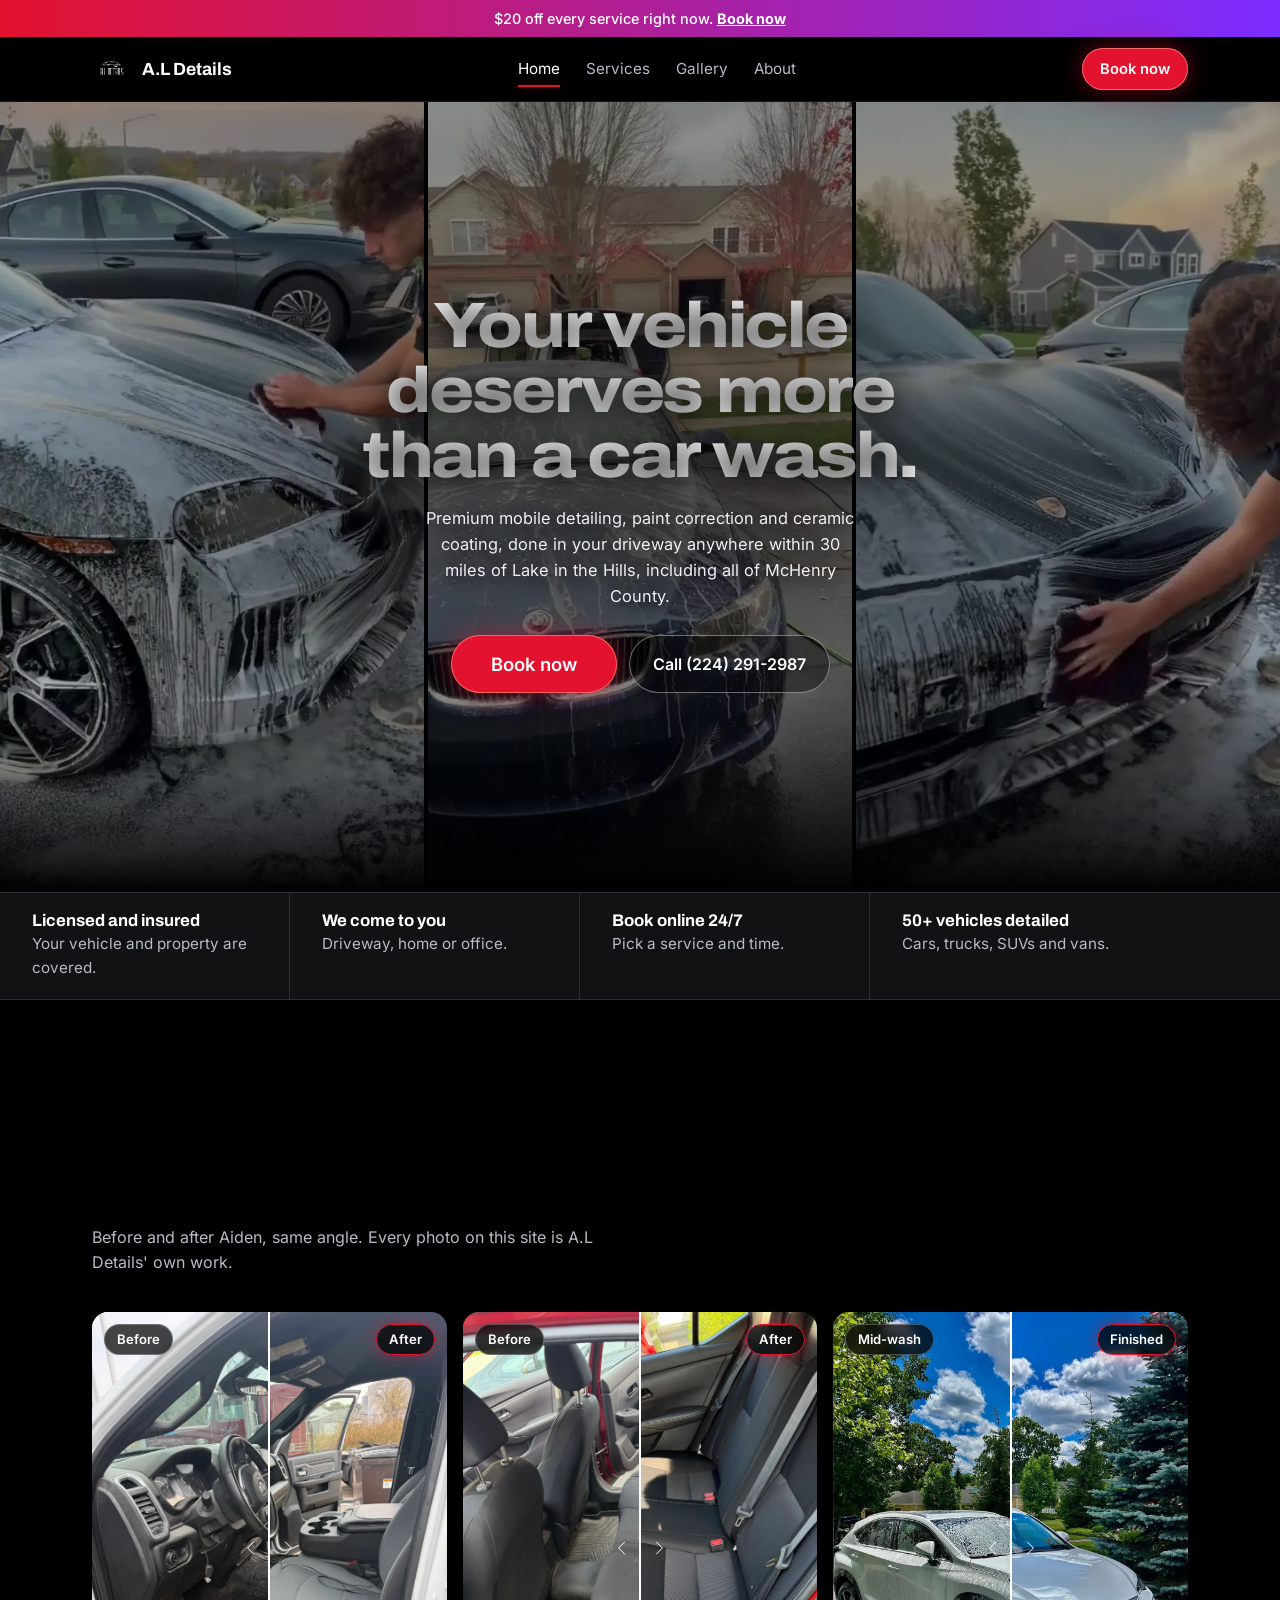
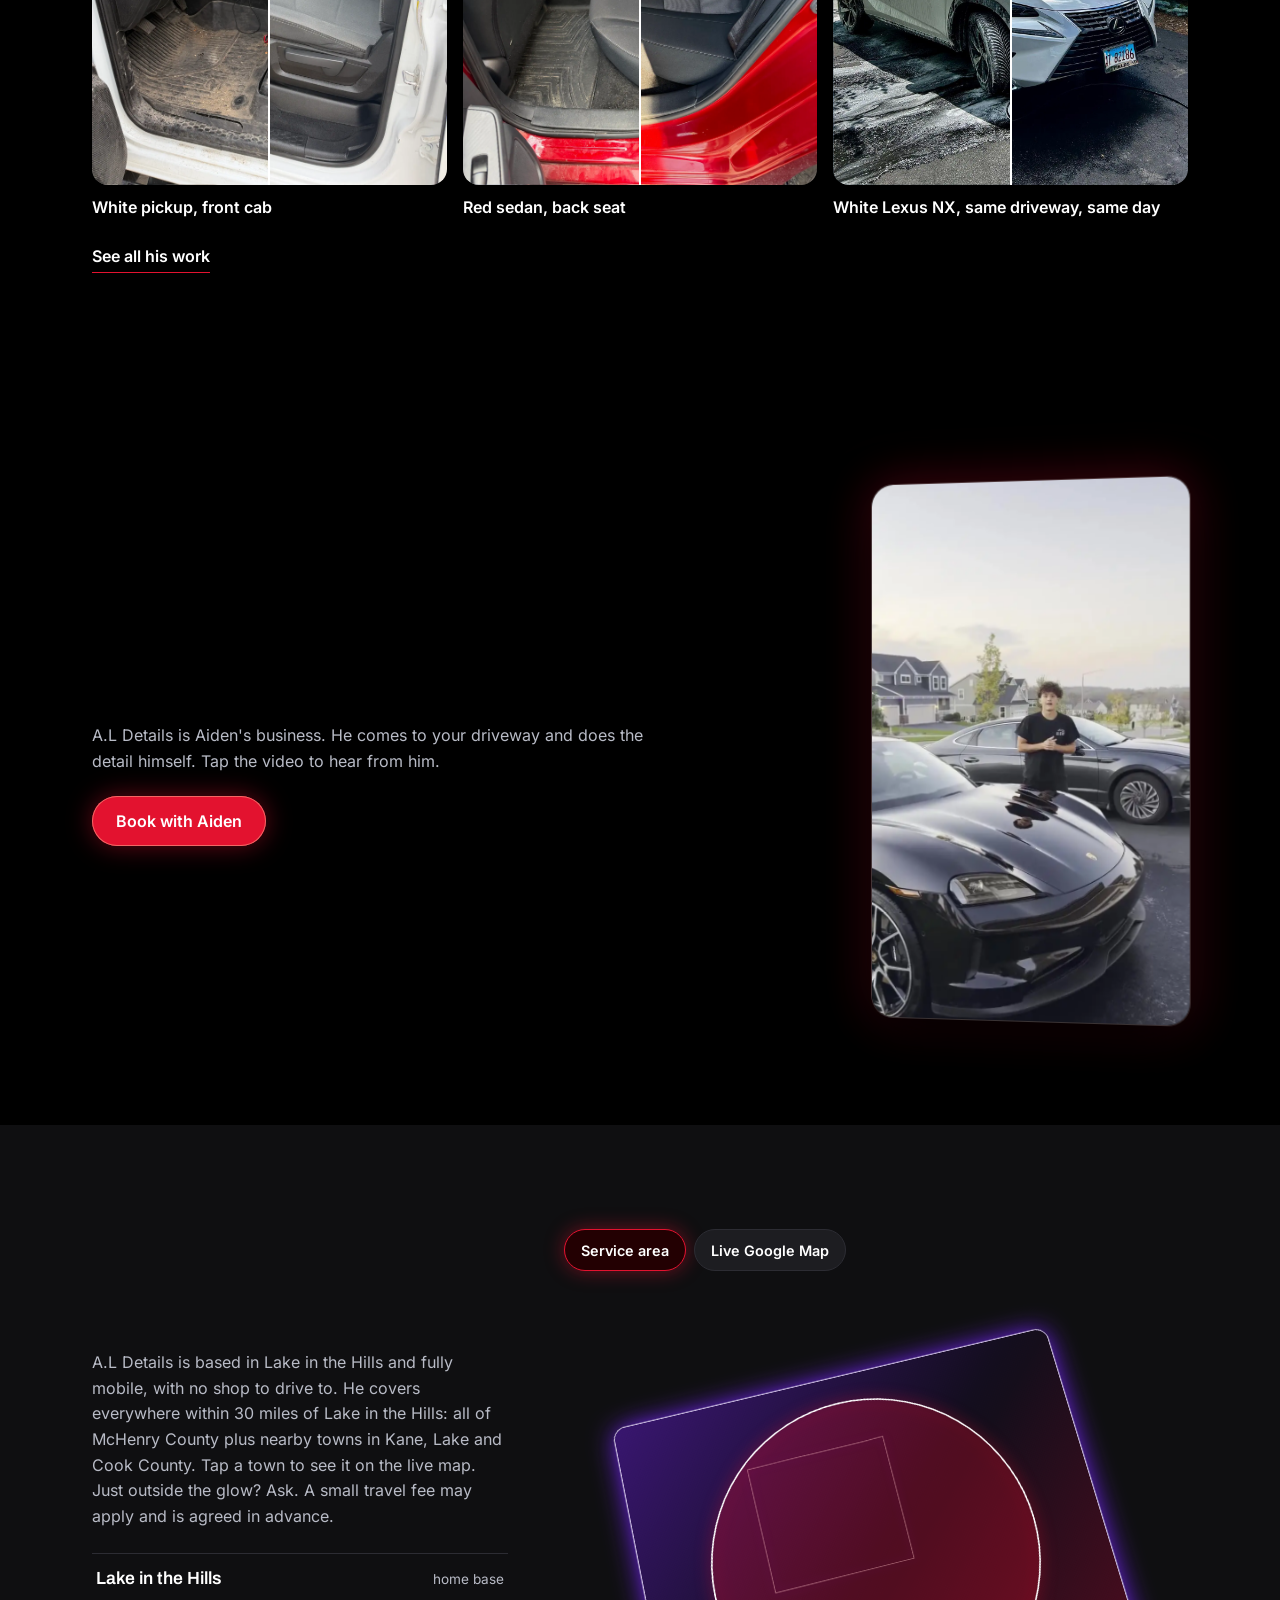
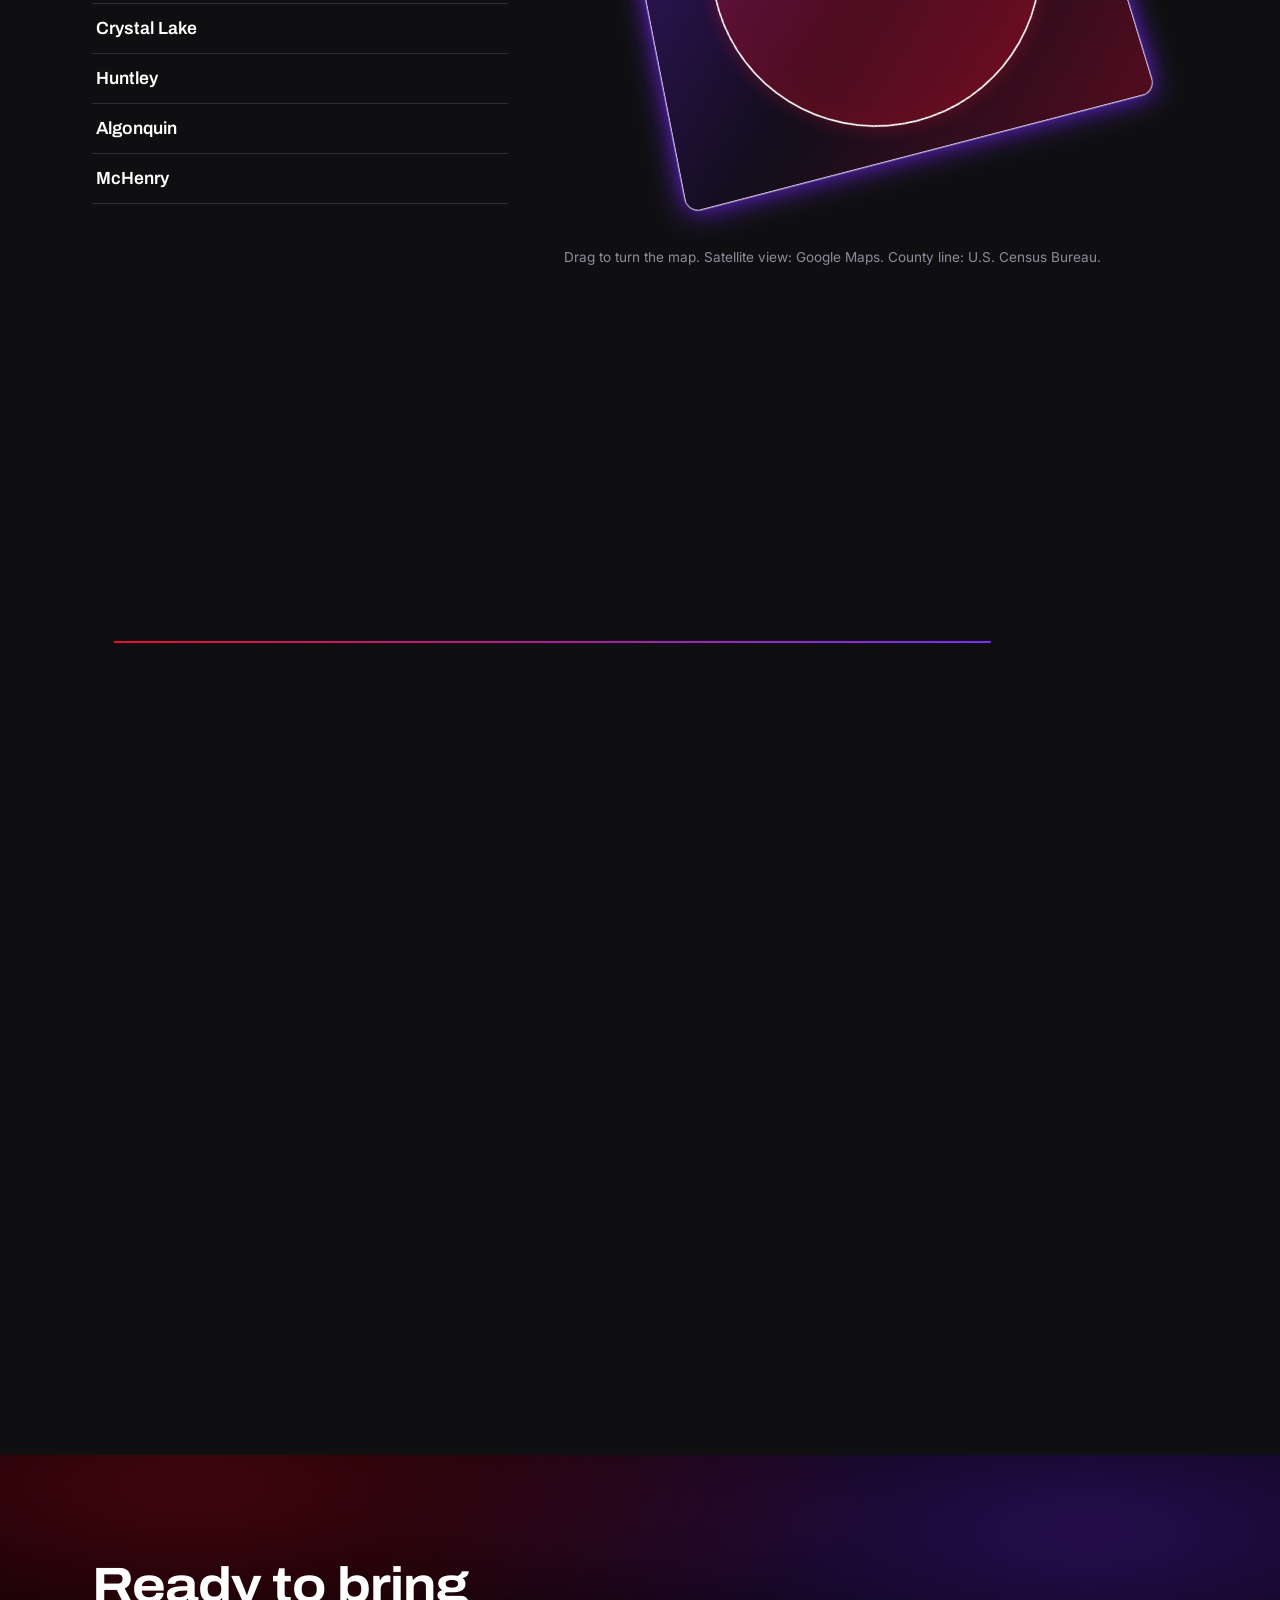
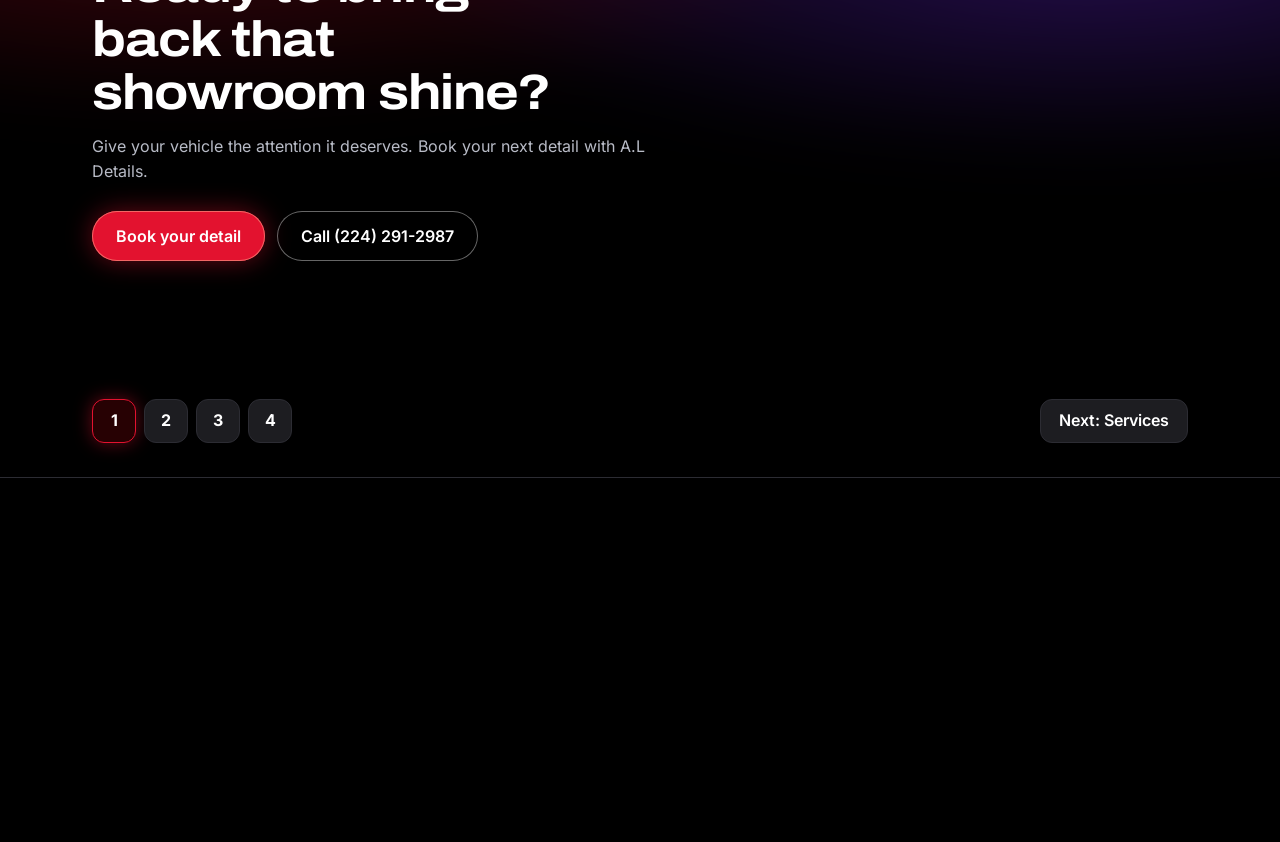
==== commit 38aa3ee2: "Built by Online Presence Co. credit Co-Authored-By: Claude Opus 5.5 <noreply@anthropic.com> Claude-S" ====
--- a/index.html
+++ b/index.html
@@ -14,7 +14,7 @@
 <link rel="icon" href="/assets/img/logo.png">
 <link rel="preconnect" href="https://widget.zenbooker.com">
 <link rel="preload" as="font" type="font/woff2" href="/vendor/fonts/archivo-latin-wdth-normal.woff2" crossorigin>
-<link rel="stylesheet" href="/css/al.css?v=ab77b5c2">
+<link rel="stylesheet" href="/css/al.css?v=01a624ef">
 <link rel="stylesheet" href="/vendor/img-comparison-slider.css">
 <script type="application/ld+json">
 {"@context":"https://schema.org","@type":"AutomotiveBusiness","@id":"https://alautodetailing.com/#business",
@@ -172,9 +172,9 @@
    <div><a class="brand" href="/"><img src="/assets/img/logo.png" alt="A.L Details logo" width="40" height="40" loading="lazy">A.L Details</a><p style="margin-top:12px;max-width:34ch">Premium mobile auto detailing based in Lake in the Hills, Illinois. Licensed and fully insured.</p><p style="margin-top:12px"><a href="tel:+12242912987">(224) 291-2987</a></p></div>
    <div><h3>Services</h3><ul><li><a href="/services/">Full Detail</a></li><li><a href="/services/">Interior Detail</a></li><li><a href="/services/">Exterior Detail</a></li><li><a href="/services/">Paint Correction</a></li><li><a href="/services/">Ceramic Coating</a></li></ul></div>
    <div><h3>Service area</h3><ul><li><a href="/areas/lake-in-the-hills/">Lake in the Hills</a></li><li><a href="/areas/crystal-lake/">Crystal Lake</a></li><li><a href="/areas/huntley/">Huntley</a></li><li><a href="/areas/algonquin/">Algonquin</a></li><li><a href="/areas/mchenry/">McHenry</a></li></ul></div>
-   <div><h3>A.L Details</h3><ul><li><a href="/gallery/">Gallery</a></li><li><a href="/about/#reviews">Reviews</a></li><li><a href="/about/">About</a></li><li><a href="https://alautodetailing.com/business-info">Business information</a></li><li><a href="/book/" data-book>Book online</a></li><li><a href="https://www.instagram.com/a.l_mobiledetails" target="_blank" rel="noopener">Instagram</a></li><li><a href="https://www.tiktok.com/@a.l_mobiledetails" target="_blank" rel="noopener">TikTok</a></li></ul></div>
+   <div><h3>A.L Details</h3><ul><li><a href="/gallery/">Gallery</a></li><li><a href="/about/#reviews">Reviews</a></li><li><a href="/about/">About</a></li><li><a href="/book/" data-book>Book online</a></li><li><a href="https://www.instagram.com/a.l_mobiledetails" target="_blank" rel="noopener">Instagram</a></li><li><a href="https://www.tiktok.com/@a.l_mobiledetails" target="_blank" rel="noopener">TikTok</a></li></ul></div>
   </div>
-  <p class="legal">© <span id="yr">2026</span> A.L Details LLC.</p>
+  <p class="legal">© <span id="yr">2026</span> A.L Details LLC. <span class="built">Website built by <a href="https://onlinepresenceco.com/" target="_blank" rel="noopener">Online Presence Co.</a></span></p>
  </div>
 </footer>
 
--- a/css/al.css
+++ b/css/al.css
@@ -1 +1 @@
-@font-face{font-family:Archivo;src:url(../vendor/fonts/archivo-latin-wdth-normal.woff2) format("woff2");font-weight:100 900;font-stretch:62% 125%;font-display:swap}@font-face{font-family:Inter;src:url(../vendor/fonts/inter-latin-wght-normal.woff2) format("woff2");font-weight:100 900;font-display:swap}@property --ang{syntax:"<angle>";inherits:false;initial-value:0deg}:root{--black:#000;--coal:#121214;--steel:#1d1d21;--line:#2c2c33;--white:#fff;--silver:#b8bbc6;--dim:#8b8e9a;--red:#e3122f;--purple:#7b2cff;--mix:0%;--accent:color-mix(in oklab,var(--red),var(--purple) var(--mix));--glow:color-mix(in oklab,var(--accent),transparent 55%);--display:"Archivo","Helvetica Neue",Arial,sans-serif;--body:"Inter",system-ui,-apple-system,"Segoe UI",Roboto,sans-serif;--pad:20px;--max:1160px}*{box-sizing:border-box}[hidden]{display:none!important}main{overflow-x:clip}html{-webkit-text-size-adjust:100%}body{margin:0;background:var(--black);color:var(--white);font:400 1rem/1.6 var(--body);-webkit-font-smoothing:antialiased;padding-bottom:64px;overflow-x:hidden}img,video{display:block;max-width:100%}a{color:inherit}h1,h2,h3{font-family:var(--display);font-weight:700;line-height:1.08;margin:0;letter-spacing:-.022em}h1,h2,h3,.brand,.menu a,.trust b,.marq div,.proc-list b,.steps li:before,.sig,.towns button,.faq summary,.intro-name,.stp legend,.slot b,.soc-n{font-variation-settings:"wdth" 114}h2{font-size:clamp(1.85rem,5.4vw,3.1rem);max-width:17ch}h3{font-size:1.25rem;line-height:1.2}p{margin:0}.wrap{max-width:var(--max);margin:0 auto;padding:0 var(--pad)}.lede{color:var(--silver);max-width:56ch;margin-top:14px}.sec{padding:72px 0;position:relative}.sec-coal{background:#121214e0}.sec-white{background:var(--white);color:#0a0a0c}.sec-white .lede{color:#4a4b55}:focus-visible{outline:2px solid var(--white);outline-offset:3px;border-radius:4px}.sec-white :focus-visible{outline-color:#000}.sr{position:absolute;width:1px;height:1px;overflow:hidden;clip-path:inset(50%)}.progress{position:fixed;inset:0 0 auto;height:3px;z-index:60;pointer-events:none}.progress i{display:block;height:100%;width:100%;transform-origin:0 50%;transform:scaleX(0);background:linear-gradient(90deg,var(--red),var(--purple));box-shadow:0 0 12px var(--glow)}.btn{display:inline-flex;align-items:center;justify-content:center;gap:8px;min-height:50px;padding:0 24px;border-radius:999px;border:0;font:600 1rem var(--body);text-decoration:none;cursor:pointer;position:relative;color:#fff;background:var(--accent);box-shadow:0 0 0 1px color-mix(in oklab,var(--accent),#fff 25%) inset,0 0 26px var(--glow);transition:box-shadow .25s}.btn:hover{box-shadow:0 0 0 1px #fff inset,0 0 44px var(--glow)}.btn-ghost{background:transparent;box-shadow:0 0 0 1px #fff6 inset}.btn-ghost:hover{box-shadow:0 0 0 1px #fff inset,0 0 26px #fff3}.btn-dark{background:#000;box-shadow:none}.sheen{overflow:hidden}.sheen:after{content:"";position:absolute;inset:0;background:linear-gradient(105deg,transparent 35%,#ffffff66 50%,transparent 65%);transform:translate(-120%);animation:sheen 4.5s ease-in-out infinite}@keyframes sheen{0%,60%{transform:translate(-120%)}85%,to{transform:translate(120%)}}.promo{background:linear-gradient(90deg,var(--red),var(--purple));font-size:.9rem;text-align:center;padding:7px 14px;font-weight:500}.promo a{font-weight:700}.hdr{position:sticky;top:0;z-index:50;background:#000c;backdrop-filter:blur(14px);-webkit-backdrop-filter:blur(14px);border-bottom:1px solid #ffffff14}.hdr .wrap{display:flex;align-items:center;justify-content:space-between;height:64px;gap:14px}.brand{display:flex;align-items:center;gap:10px;text-decoration:none;font:700 1.1rem var(--display)}.brand img{width:40px;height:40px;object-fit:contain;border-radius:8px}.nav{display:none;gap:26px}.nav a{text-decoration:none;color:var(--silver);font-size:.95rem;position:relative;padding:6px 0}.nav a:after{content:"";position:absolute;left:0;right:0;bottom:0;height:2px;background:var(--accent);transform:scaleX(0);transform-origin:0;transition:transform .25s;box-shadow:0 0 10px var(--glow)}.nav a:hover{color:#fff}.nav a:hover:after{transform:scaleX(1)}.hdr .btn{min-height:42px;padding:0 18px;font-size:.92rem}.burger{width:44px;height:44px;border:0;background:none;color:#fff;display:grid;place-items:center;cursor:pointer}.burger span,.burger span:before,.burger span:after{content:"";display:block;width:22px;height:2px;background:#fff;border-radius:2px;transition:transform .25s,opacity .2s;position:relative}.burger span:before{position:absolute;top:-7px}.burger span:after{position:absolute;top:7px}[data-menu=open] .burger span{background:transparent}[data-menu=open] .burger span:before{transform:translateY(7px) rotate(45deg)}[data-menu=open] .burger span:after{transform:translateY(-7px) rotate(-45deg)}.menu{position:fixed;inset:64px 0 0;background:#000;z-index:49;padding:26px var(--pad);display:none;flex-direction:column;gap:4px;overflow:auto}[data-menu=open] .menu{display:flex}.menu a{font:700 1.9rem var(--display);text-decoration:none;padding:12px 0;border-bottom:1px solid var(--line)}.menu .btn{margin-top:20px;font:600 1rem var(--body);border:0}.slides{position:absolute;inset:0}.slides img{position:absolute;inset:0;width:100%;height:100%;object-fit:cover;opacity:0;transition:opacity 1.4s}.slides img.on{opacity:1;animation:ken 9s ease-out forwards}@keyframes ken{0%{transform:scale(1.02)}to{transform:scale(1.12)}}.hero .lamp{position:absolute;z-index:1;width:70vmax;height:70vmax;left:0;top:0;margin:-35vmax 0 0 -35vmax;transform:translate3d(var(--lx,70vw),var(--ly,30vh),0);background:radial-gradient(closest-side,color-mix(in oklab,var(--accent),transparent 72%),transparent);pointer-events:none;transition:transform .6s cubic-bezier(.2,.8,.2,1);will-change:transform}.gloss{background:linear-gradient(100deg,#fff 0%,#fff 38%,var(--red) 47%,var(--purple) 55%,#fff 64%,#fff 100%);background-size:300% 100%;-webkit-background-clip:text;background-clip:text;color:transparent;animation:gloss 7s ease-in-out infinite}@keyframes gloss{0%{background-position:100% 0}60%,to{background-position:0 0}}.cta{display:flex;flex-wrap:wrap;gap:12px;margin-top:26px}.hear b{display:inline-block;width:8px;height:8px;border-radius:50%;background:var(--accent);box-shadow:0 0 10px var(--accent);margin-right:8px;animation:ping2 1.6s ease-in-out infinite}@keyframes ping2{50%{transform:scale(1.7);opacity:.5}}.rot{margin-top:16px!important;font-weight:600;color:var(--silver)!important;font-size:1rem!important}#rot{display:inline-block;color:var(--accent);text-shadow:0 0 18px var(--glow);min-width:9ch}#rot.sw{animation:rotIn .5s cubic-bezier(.2,.8,.2,1)}@keyframes rotIn{0%{opacity:0;transform:translateY(60%) rotateX(-70deg)}}.hero p{transition-delay:.12s}.hero .cta{transition-delay:.24s}.trust{border-block:1px solid var(--line);background:var(--coal)}.trust ul{list-style:none;margin:0;padding:0;display:grid;grid-template-columns:1fr 1fr}.trust li{padding:18px var(--pad);border-bottom:1px solid var(--line);font-size:.95rem;color:var(--silver)}.trust li:nth-child(odd){border-right:1px solid var(--line)}.trust b{display:block;color:#fff;font:700 1.05rem var(--display);margin-bottom:2px}.marq{overflow:hidden;border-bottom:1px solid var(--line);padding:14px 0;background:#000}.marq div{display:flex;gap:44px;width:max-content;animation:marq 38s linear infinite;font:700 1.05rem var(--display);color:transparent;-webkit-text-stroke:1px #ffffff80;white-space:nowrap}.marq span:nth-child(2n){-webkit-text-stroke:0;color:var(--accent);text-shadow:0 0 18px var(--glow)}@keyframes marq{to{transform:translate(-50%)}}.pick{display:grid;gap:26px;margin-top:34px}.pick>*,.split>*,.area>*,.about>*,.book-grid>*{min-width:0}.pick fieldset{border:0;margin:0;padding:0;min-width:0}.pick legend{font-weight:600;margin-bottom:10px;padding:0}.chips{display:flex;gap:8px;overflow-x:auto;margin:0 calc(var(--pad)*-1);padding:4px var(--pad) 10px;scrollbar-width:none}.chips::-webkit-scrollbar{display:none}.chips label{flex:none;cursor:pointer;position:relative}.chips input{position:absolute;opacity:0;pointer-events:none}.chips span{display:block;padding:13px 18px;border-radius:999px;border:1px solid var(--line);background:var(--steel);font-size:.97rem;transition:border-color .2s,box-shadow .2s,background .2s}.chips input:checked+span{border-color:var(--accent);background:color-mix(in oklab,var(--accent),#000 72%);box-shadow:0 0 22px var(--glow)}.chips input:focus-visible+span{outline:2px solid #fff;outline-offset:2px}.rec{position:relative;border-radius:22px;padding:1px;background:conic-gradient(from var(--ang),var(--red),var(--purple),#ffffff55,var(--red));animation:spin 7s linear infinite;box-shadow:0 0 50px color-mix(in oklab,var(--accent),transparent 78%)}@keyframes spin{to{--ang:360deg}}.rec-in{background:#0b0b0d;border-radius:21px;padding:26px 22px}.rec small{color:var(--silver);font-size:.9rem}.rec h3{font-size:clamp(1.5rem,4.6vw,2.2rem);margin:6px 0 10px}.rec p{color:var(--silver);max-width:52ch}.rec ul{list-style:none;display:flex;flex-wrap:wrap;gap:8px;padding:0;margin:16px 0 20px}.rec li{border:1px solid var(--line);border-radius:999px;padding:5px 12px;font-size:.88rem}.rec.swap .rec-in>*{animation:swap .35s ease-out}@keyframes swap{0%{opacity:0;transform:translateY(8px)}}.gaps{display:grid;gap:0;margin-top:34px;border-top:1px solid #d9d9df}.gap{display:grid;grid-template-columns:auto 1fr;gap:16px;padding:20px 0;border-bottom:1px solid #d9d9df;align-items:start}.gap i{width:12px;height:12px;border-radius:50%;margin-top:8px;background:var(--accent);box-shadow:0 0 0 5px color-mix(in oklab,var(--accent),transparent 80%)}.gap h3{font-size:1.15rem}.gap p{color:#4a4b55;margin-top:4px;max-width:60ch}.vs{margin-top:34px;border-radius:20px;overflow:hidden;position:relative}.vs img{width:100%;aspect-ratio:4/3;object-fit:cover}.cards{display:grid;gap:16px;margin-top:36px}.card{position:relative;border-radius:20px;overflow:hidden;background:var(--steel);border:1px solid var(--line);display:grid;grid-template-rows:auto 1fr;transition:border-color .3s,box-shadow .3s}.card:hover{border-color:var(--accent);box-shadow:0 0 40px color-mix(in oklab,var(--accent),transparent 72%)}.card .ph{aspect-ratio:4/3;overflow:hidden;background:#0a0a0c}.card .ph img{width:100%;height:100%;object-fit:cover}.card-b{padding:20px;display:grid;gap:10px;align-content:start}.card ul{margin:0;padding-left:18px;color:var(--silver);font-size:.97rem}.card li::marker{color:var(--accent)}.card .go{font-weight:600;text-decoration:none;color:#fff;border-bottom:1px solid var(--accent);justify-self:start;padding-bottom:2px;margin-top:4px}.flag{position:absolute;top:14px;left:14px;z-index:2;background:#000;border:1px solid var(--accent);border-radius:999px;padding:4px 12px;font-size:.82rem;font-weight:600;box-shadow:0 0 18px var(--glow)}.addons{margin-top:34px}.addons ul{list-style:none;padding:0;margin:12px 0 0;display:flex;flex-wrap:wrap;gap:8px}.addons li{border:1px solid var(--line);background:var(--steel);border-radius:999px;padding:8px 14px;font-size:.93rem}.slot{display:grid;place-items:center;text-align:center;border:2px dashed #ffffff55;border-radius:16px;color:var(--silver);font-size:.9rem;padding:18px;background:repeating-linear-gradient(135deg,#ffffff08 0 12px,transparent 12px 24px);min-height:160px}.slot b{display:block;color:#fff;font-family:var(--display)}html:not([data-draft]) [data-draft-only]{display:none!important}.ba{display:grid;gap:16px;margin-top:36px}.ba figure{margin:0}.ba figcaption{margin-top:10px;font-weight:600}img-comparison-slider{--divider-width:2px;--divider-color:#fff;--default-handle-opacity:1;border-radius:16px;overflow:hidden;width:100%;display:block;outline:0}img-comparison-slider img{width:100%;aspect-ratio:3/4;object-fit:cover}.ba-w{position:relative}.ba-tag{position:absolute;top:12px;z-index:2;background:#000000b8;border:1px solid #ffffff40;border-radius:999px;padding:4px 12px;font-size:.82rem;font-weight:600;pointer-events:none;-webkit-backdrop-filter:blur(6px);backdrop-filter:blur(6px)}.ba-tag.a{left:12px}.ba-tag.b{right:12px;border-color:var(--accent);box-shadow:0 0 16px var(--glow)}.ba-slot{display:grid;grid-template-columns:1fr 1fr;gap:0;aspect-ratio:3/4;border-radius:16px;overflow:hidden;position:relative}.ba-slot .slot{border-radius:0;min-height:0}.ba-slot .slot+.slot{border-left:0}.ba-slot:after{content:"";position:absolute;left:50%;top:0;bottom:0;width:2px;background:#fff;box-shadow:0 0 16px var(--accent)}.gbadge{display:inline-flex;align-items:center;gap:12px;margin-top:22px;border:1px solid #d9d9df;border-radius:999px;padding:8px 18px;text-decoration:none;font-weight:600}.stars{color:var(--red);letter-spacing:2px}.revs{display:grid;gap:14px;margin-top:30px}.rev{border:1px solid #d9d9df;border-radius:18px;padding:22px;background:#fff;display:grid;gap:10px;align-content:start}.rev blockquote{margin:0;font-size:1.08rem;line-height:1.45}.rev footer{color:#4a4b55;font-size:.92rem}.rev footer b{color:#0a0a0c}.rev a{font-weight:600;font-size:.92rem}.rev[data-draft-only]{border-style:dashed;border-color:#9a9aa5}.rev .tagd{font-size:.8rem;color:#7a2a2a;background:#fdecec;border-radius:6px;padding:2px 8px;justify-self:start}.steps{list-style:none;counter-reset:s;margin:36px 0 0;padding:0;display:grid;gap:0}.steps li{counter-increment:s;display:grid;grid-template-columns:56px 1fr;gap:14px;padding-bottom:30px;position:relative}.steps li:before{content:counter(s);width:44px;height:44px;border-radius:50%;display:grid;place-items:center;font:700 1.1rem var(--display);border:1px solid var(--accent);box-shadow:0 0 20px var(--glow),0 0 12px var(--glow) inset;background:#000;z-index:1}.steps{position:relative;--fill:100%}.steps:before{content:"";position:absolute;left:21px;top:22px;bottom:40px;width:2px;background:linear-gradient(var(--red),var(--purple));clip-path:inset(0 0 calc(100% - var(--fill)) 0);box-shadow:0 0 12px var(--glow)}.steps p{color:var(--silver);margin-top:4px}.about{display:grid;gap:28px}.about video,.about .slot{width:100%;border-radius:20px;aspect-ratio:4/5;object-fit:cover;background:#000;max-height:560px}.about .frame{position:relative;border-radius:21px;padding:1px;background:conic-gradient(from var(--ang),var(--red),var(--purple),transparent 60%,var(--red));animation:spin 9s linear infinite}.about .frame>*{display:block}.about p+p{margin-top:14px}.about .body p{color:var(--silver);max-width:54ch}.sig{font:700 1.3rem var(--display);margin-top:20px}.sig small{display:block;font:400 .95rem var(--body);color:var(--dim)}.area{display:grid;gap:26px}.towns{list-style:none;margin:24px 0 0;padding:0;border-top:1px solid var(--line)}.towns li{border-bottom:1px solid var(--line)}.towns button{all:unset;box-sizing:border-box;cursor:pointer;display:flex;justify-content:space-between;align-items:center;width:100%;padding:15px 4px;font:600 1.1rem var(--display)}.towns button:hover,.towns button[aria-pressed=true]{color:var(--accent);text-shadow:0 0 18px var(--glow)}.towns button:focus-visible{outline:2px solid #fff}.towns a{font:400 .9rem var(--body);color:var(--silver)}@keyframes ping{0%{transform:scale(1);opacity:.9}to{transform:scale(3.6);opacity:0}}.zone{filter:drop-shadow(0 0 10px var(--purple));stroke-dasharray:8 8;animation:dash 1.4s linear infinite}@keyframes dash{to{stroke-dashoffset:-16}}.faq{margin-top:30px;border-top:1px solid var(--line)}.faq details{border-bottom:1px solid var(--line)}.faq summary{list-style:none;cursor:pointer;padding:20px 40px 20px 0;font:600 1.12rem var(--display);position:relative}.faq summary::-webkit-details-marker{display:none}.faq summary:after{content:"+";position:absolute;right:6px;top:16px;font:400 1.6rem var(--body);color:var(--accent);transition:transform .25s}.faq details[open] summary:after{transform:rotate(45deg)}.faq details p{color:var(--silver);padding:0 0 22px;max-width:64ch}.book{position:relative;overflow:hidden;isolation:isolate}.book:before{content:"";position:absolute;z-index:-1;inset:-30% -20% auto;height:90%;background:radial-gradient(40% 50% at 25% 40%,color-mix(in oklab,var(--red),transparent 70%),transparent),radial-gradient(40% 50% at 75% 50%,color-mix(in oklab,var(--purple),transparent 68%),transparent);filter:blur(30px);animation:drift 14s ease-in-out infinite alternate}@keyframes drift{to{transform:translate(4%,6%) scale(1.1)}}.book-grid{display:grid;gap:30px;margin-top:8px}.book h2{max-width:14ch}.contact{display:grid;gap:10px;margin-top:26px}.contact a{display:flex;justify-content:space-between;align-items:center;text-decoration:none;border:1px solid var(--line);background:#00000080;border-radius:14px;padding:14px 18px;font-weight:600}.contact a:hover{border-color:var(--accent);box-shadow:0 0 22px var(--glow)}.contact small{font-weight:400;color:var(--silver)}form.q{background:#0b0b0d;border:1px solid var(--line);border-radius:22px;padding:22px;display:grid;gap:14px}form.q label{display:grid;gap:6px;font-size:.93rem;font-weight:600}form.q input,form.q select,form.q textarea{font:inherit;font-weight:400;color:#fff;background:var(--steel);border:1px solid var(--line);border-radius:12px;padding:13px 14px;width:100%}form.q input:focus,form.q select:focus,form.q textarea:focus{outline:0;border-color:var(--accent);box-shadow:0 0 0 3px color-mix(in oklab,var(--accent),transparent 70%)}form.q input[type=file]{padding:10px}.row2{display:grid;gap:14px}.hp{position:absolute;left:-9999px}.msg{border-radius:14px;padding:16px;font-weight:500}.msg-ok{background:#0f2a17;border:1px solid #2f8f4d}.msg-err{background:#2a0f12;border:1px solid var(--red)}.fine{font-size:.85rem;color:var(--dim)}.ftr{border-top:1px solid var(--line);padding:48px 0 34px;color:var(--silver);font-size:.95rem}.ftr-grid{display:grid;gap:28px}.ftr h3{font-size:1rem;color:#fff;margin-bottom:10px}.ftr ul{list-style:none;margin:0;padding:0;display:grid;gap:6px}.ftr a{text-decoration:none}.ftr a:hover{color:#fff;text-decoration:underline}.ftr .legal{margin-top:34px;padding-top:20px;border-top:1px solid var(--line);font-size:.85rem;color:var(--dim)}.bar{position:fixed;inset:auto 0 0;z-index:55;display:grid;grid-template-columns:1fr 1fr 1.4fr;background:#000;border-top:1px solid var(--line);padding-bottom:env(safe-area-inset-bottom)}.bar a{display:grid;place-items:center;height:60px;text-decoration:none;font-weight:600}.bar a+a{border-left:1px solid var(--line)}.bar .go{background:var(--accent);box-shadow:0 0 30px var(--glow)}.rise .w{display:inline-block;overflow:hidden;vertical-align:top;padding-bottom:.12em;margin-bottom:-.12em}.rise .w>span{display:inline-block}.wr .w>span{transform:translateY(110%);transition:transform .9s cubic-bezier(.2,.8,.2,1)}.wr.in .w>span{transform:none}.wr .w:nth-child(2)>span{transition-delay:.05s}.wr .w:nth-child(3)>span{transition-delay:.1s}.wr .w:nth-child(4)>span{transition-delay:.15s}.wr .w:nth-child(n+5)>span{transition-delay:.2s}@media(min-width:720px){:root{--pad:32px}.sec{padding:104px 0}.trust ul{grid-template-columns:repeat(4,1fr)}.trust li{border-bottom:0;border-right:1px solid var(--line)}.trust li:last-child{border-right:0}.cards{grid-template-columns:repeat(2,1fr)}.ba,.revs{grid-template-columns:repeat(3,1fr)}.row2{grid-template-columns:1fr 1fr}.ftr-grid{grid-template-columns:1.4fr 1fr 1fr 1fr}.chips{flex-wrap:wrap;overflow:visible;margin:0;padding:4px 0 0}}@media(min-width:980px){body{padding-bottom:0}.bar,.burger,.menu{display:none!important}.nav{display:flex}.cards{grid-template-columns:repeat(3,1fr)}.pick{grid-template-columns:1fr 1fr;align-items:start;gap:44px}.split{display:grid;grid-template-columns:1fr 1fr;gap:56px;align-items:center}.about{grid-template-columns:.8fr 1fr;gap:64px;align-items:center}.area{grid-template-columns:.8fr 1.2fr;gap:56px;align-items:start}.steps{grid-template-columns:repeat(4,1fr);gap:26px}.steps li{grid-template-columns:1fr;padding-bottom:0}.steps:before{inset:21px 18% auto 22px;width:auto;height:2px;background:linear-gradient(90deg,var(--red),var(--purple));clip-path:inset(0 calc(100% - var(--fill)) 0 0)}.book-grid{grid-template-columns:1fr 1fr;gap:64px;align-items:start}}@media(prefers-reduced-motion:reduce){*,*:before,*:after{animation:none!important;transition:none!important}.load .hero-copy>*,.load .bcard,.load .vcard{opacity:1;translate:none}.gloss{background-position:0 0}}#flakes{position:fixed;inset:0;width:100%;height:100%;z-index:-1;pointer-events:none}@property --r{syntax:"<length-percentage>";inherits:false;initial-value:0px}.intro{position:fixed;inset:0;z-index:100;background:#000;display:grid;place-items:center;--r:0px;-webkit-mask:radial-gradient(circle at 50% 46%,transparent var(--r),#000 calc(var(--r) + 2px));mask:radial-gradient(circle at 50% 46%,transparent var(--r),#000 calc(var(--r) + 2px));transition:--r 1.25s cubic-bezier(.7,0,.2,1),opacity .5s 1s}.intro.open{--r:140vmax;opacity:0;pointer-events:none}.intro-mark{display:grid;justify-items:center;gap:14px;text-align:center}.intro-mark img{width:84px;height:84px;object-fit:contain;border-radius:18px;animation:introLogo 1.5s cubic-bezier(.2,.8,.2,1) both;box-shadow:0 0 0 1px #fff2,0 0 60px var(--red),0 0 120px var(--purple)}@keyframes introLogo{0%{opacity:0;transform:scale(.6);filter:blur(12px)}60%{opacity:1;filter:none}to{transform:scale(1)}}.intro-name{font:800 clamp(2rem,9vw,4rem) var(--display);letter-spacing:-.02em;background:linear-gradient(100deg,#fff 30%,var(--red) 48%,var(--purple) 56%,#fff 72%);background-size:300% 100%;-webkit-background-clip:text;background-clip:text;color:transparent;animation:gloss 1.8s .2s ease-out both,introUp .9s .25s cubic-bezier(.2,.8,.2,1) both}.intro-line{color:var(--silver);animation:introUp .9s .5s cubic-bezier(.2,.8,.2,1) both}@keyframes introUp{0%{opacity:0;transform:translateY(18px)}}#introSkip{position:absolute;right:18px;bottom:18px;background:none;border:1px solid #ffffff44;color:#fff;border-radius:999px;padding:9px 16px;font:500 .9rem var(--body);cursor:pointer}.cur{position:fixed;left:0;top:0;width:34px;height:34px;margin:-17px 0 0 -17px;border-radius:50%;border:1px solid var(--accent);box-shadow:0 0 22px var(--glow),0 0 10px var(--glow) inset;pointer-events:none;z-index:90;opacity:0;transition:opacity .3s,scale .25s,background .25s;will-change:transform}.cur.on{opacity:1}.cur.hot{scale:1.9;background:color-mix(in oklab,var(--accent),transparent 80%)}@media(pointer:coarse){.cur{display:none}}.scrollcue{position:absolute;left:50%;bottom:14px;translate:-50% 0;width:26px;height:42px;border:1px solid #ffffff66;border-radius:14px;display:none}.scrollcue i{position:absolute;left:50%;top:8px;width:4px;height:8px;margin-left:-2px;border-radius:2px;background:var(--accent);box-shadow:0 0 10px var(--accent);animation:cue 1.8s ease-in-out infinite}@keyframes cue{0%{transform:translateY(0);opacity:1}70%,to{transform:translateY(14px);opacity:0}}.proc{position:relative;background:#000}.proc-pin{position:relative;overflow:hidden;display:grid;align-items:end}.proc-on .proc-pin{height:100svh;min-height:560px}.proc-media{position:absolute;inset:0}.proc-media img{position:absolute;inset:0;width:100%;height:100%;object-fit:cover;background:#0a0a0c;will-change:clip-path,transform}.proc-media img+img{clip-path:inset(100% 0 0 0)}.proc-media:after{content:"";position:absolute;inset:0;background:linear-gradient(180deg,#00000073,#00000026 35%,#000000e0 78%,#000)}.proc-copy{position:relative;padding-top:40px;padding-bottom:108px;width:100%}.proc-copy h2{max-width:14ch}.proc-list{list-style:none;margin:22px 0 0;padding:0;display:grid;gap:4px;max-width:520px}.proc-list li{padding:10px 0 10px 18px;border-left:2px solid #ffffff2b;opacity:.45;transition:opacity .35s,border-color .35s}.proc-list li span{display:block;color:var(--silver);font-size:.95rem;max-height:0;overflow:hidden;transition:max-height .4s}.proc-list b{font:700 1.15rem var(--display)}.proc-list li.on{opacity:1;border-color:var(--accent);box-shadow:-12px 0 24px -14px var(--accent)}.proc-list li.on span{max-height:4em}.proc-bar{height:2px;background:#fff2;margin-top:22px;max-width:520px}.proc-bar i{display:block;height:100%;background:linear-gradient(90deg,var(--red),var(--purple));transform-origin:0 50%;transform:scaleX(0);box-shadow:0 0 12px var(--glow)}html:not(.proc-on) .proc-media{position:relative;display:grid;grid-template-columns:1fr 1fr;gap:6px;padding:var(--pad)}html:not(.proc-on) .proc-media img{position:static;clip-path:none;aspect-ratio:4/3;border-radius:12px}html:not(.proc-on) .proc-media:after{display:none}html:not(.proc-on) .proc-list li{opacity:1}html:not(.proc-on) .proc-list li span{max-height:none}html:not(.proc-on) .proc-bar{display:none}html:not(.proc-on) .proc-copy{padding-bottom:20px}.cards{perspective:1200px}.card{transform-style:preserve-3d}.card .ph img{scale:1.16}.card .glare{position:absolute;inset:0;pointer-events:none;border-radius:inherit;opacity:0;transition:opacity .3s;background:radial-gradient(420px circle at var(--gx,50%) var(--gy,50%),#ffffff2e,transparent 55%);z-index:3}.card:hover .glare{opacity:1}.dots{position:fixed;right:18px;top:50%;translate:0 -50%;z-index:40;display:none;flex-direction:column;gap:12px}.dots a{width:10px;height:10px;border-radius:50%;border:1px solid #ffffff80;position:relative;background:#0006}.dots a.on{background:var(--accent);border-color:var(--accent);box-shadow:0 0 14px var(--accent)}.dots a span{position:absolute;right:20px;top:50%;translate:0 -50%;white-space:nowrap;font-size:.8rem;background:#000;border:1px solid var(--line);border-radius:999px;padding:3px 10px;opacity:0;pointer-events:none;transition:opacity .2s;color:#fff}.dots a:hover span,.dots a:focus-visible span{opacity:1}@media(min-width:980px){.scrollcue{display:block}.proc-copy{padding-bottom:56px}.dots{display:flex}}@keyframes introFail{to{visibility:hidden;opacity:0}}.intro{animation:introFail .01s 7s forwards}.bk{min-height:100svh;padding:34px 0 120px;position:relative;isolation:isolate}.bk:before{content:"";position:fixed;z-index:-1;inset:-20% -20% auto;height:80%;background:radial-gradient(38% 50% at 22% 40%,color-mix(in oklab,var(--red),transparent 74%),transparent),radial-gradient(40% 50% at 78% 45%,color-mix(in oklab,var(--purple),transparent 70%),transparent);filter:blur(40px);animation:drift 14s ease-in-out infinite alternate}.bk h1{font-size:clamp(2rem,6.4vw,3.4rem);font-weight:800;max-width:16ch;letter-spacing:-.02em}.bk-grid{display:grid;gap:22px;margin-top:26px}.bk-prog{display:grid;grid-template-columns:repeat(4,1fr);gap:8px;margin-top:22px;list-style:none;padding:0}.bk-prog li{font-size:.82rem;color:var(--dim);padding-top:10px;border-top:3px solid var(--line);transition:border-color .4s,color .4s}.bk-prog li.done,.bk-prog li.now{border-color:var(--accent);color:#fff}.bk-prog li.now{box-shadow:0 -8px 18px -10px var(--accent)}.sheet{position:relative;border-radius:24px;padding:1px;background:conic-gradient(from var(--ang),var(--red),var(--purple),#ffffff40,var(--red));animation:spin 8s linear infinite;box-shadow:0 0 70px color-mix(in oklab,var(--accent),transparent 80%)}.sheet form{background:#0b0b0d;border-radius:23px;padding:24px 20px;overflow:hidden}.stp{display:none;border:0;margin:0;padding:0;min-width:0}.stp.on{display:grid;gap:18px;animation:stpIn .45s cubic-bezier(.2,.8,.2,1)}.stp.back.on{animation-name:stpBack}@keyframes stpIn{0%{opacity:0;transform:translate(34px)}}@keyframes stpBack{0%{opacity:0;transform:translate(-34px)}}.stp legend{font:700 1.5rem var(--display);padding:0;margin-bottom:4px}.stp .hint{color:var(--silver);font-size:.95rem;margin-top:-10px}.tiles{display:grid;grid-template-columns:1fr 1fr;gap:10px}.tiles label{position:relative;cursor:pointer}.tiles input{position:absolute;opacity:0;pointer-events:none}.tiles span{display:grid;gap:2px;align-content:center;min-height:68px;padding:12px 14px;border-radius:16px;border:1px solid var(--line);background:var(--steel);font-weight:600;transition:border-color .2s,box-shadow .2s,background .2s,transform .2s}.tiles span small{font-weight:400;color:var(--silver);font-size:.82rem}.tiles input:checked+span{border-color:var(--accent);background:color-mix(in oklab,var(--accent),#000 74%);box-shadow:0 0 26px var(--glow);transform:translateY(-2px)}.tiles input:focus-visible+span{outline:2px solid #fff;outline-offset:2px}.tiles.one{grid-template-columns:1fr}.tiles.add span{min-height:48px;font-weight:500;font-size:.95rem}.sheet label.f{display:grid;gap:6px;font-size:.93rem;font-weight:600}.sheet input:not([type=radio]):not([type=checkbox]),.sheet textarea{font:inherit;font-weight:400;color:#fff;background:var(--steel);border:1px solid var(--line);border-radius:12px;padding:13px 14px;width:100%}.sheet input:focus,.sheet textarea:focus{outline:0;border-color:var(--accent);box-shadow:0 0 0 3px color-mix(in oklab,var(--accent),transparent 70%)}.bk-nav{display:flex;justify-content:space-between;gap:12px;margin-top:22px}.bk-nav .btn[hidden]{display:none}.bk-err{color:#ff8f9c;font-size:.92rem;min-height:1.2em;margin-top:10px}.ticket{border:1px dashed #ffffff40;border-radius:20px;padding:20px;background:#00000080;-webkit-backdrop-filter:blur(8px);backdrop-filter:blur(8px)}.ticket h2{font-size:1.15rem;max-width:none}.ticket dl{margin:14px 0 0;display:grid;gap:10px}.ticket dt{font-size:.8rem;color:var(--dim)}.ticket dd{margin:0;font-weight:600;min-height:1.4em}.ticket dd.set{animation:pop .4s ease-out}@keyframes pop{0%{color:var(--accent);transform:translate(6px)}}.ticket .fine{margin-top:14px}.bk-done{text-align:center;padding:30px 10px}.bk-done .check{width:84px;height:84px;border-radius:50%;margin:0 auto 18px;display:grid;place-items:center;border:2px solid var(--accent);box-shadow:0 0 40px var(--glow),0 0 20px var(--glow) inset;font-size:2.2rem;animation:pop2 .6s cubic-bezier(.2,1.4,.4,1)}@keyframes pop2{0%{transform:scale(.3);opacity:0}}@media(min-width:980px){.bk-grid{grid-template-columns:1.25fr .75fr;gap:36px;align-items:start}.ticket{position:sticky;top:92px}.tiles.v{grid-template-columns:repeat(3,1fr)}.sheet form{padding:34px}}.hue{font-style:normal;animation:hue 7s ease-in-out infinite}@keyframes hue{30%{color:var(--red)}65%{color:var(--purple)}}.sec-white .hue{animation-name:hueW}@keyframes hueW{30%{color:var(--red)}65%{color:var(--purple)}}.gal-f{margin:12px 0 0!important;padding:0!important;flex-wrap:wrap;overflow:visible!important}.gal-f button{font:500 .9rem var(--body);color:#fff;background:var(--steel);border:1px solid var(--line);border-radius:999px;padding:9px 16px;min-height:42px;cursor:pointer;transition:border-color .2s,box-shadow .2s,background .2s}.gal-f button[aria-pressed=true]{border-color:var(--accent);background:color-mix(in oklab,var(--accent),#000 72%);box-shadow:0 0 20px var(--glow)}.soc{display:grid;gap:14px;margin-top:30px;perspective:1200px}.soc-c{position:relative;display:grid;gap:4px;padding:28px 24px;border-radius:22px;text-decoration:none;background:linear-gradient(140deg,#17171b,#0b0b0d);border:1px solid var(--line);overflow:hidden;transform-style:preserve-3d;transition:border-color .3s,box-shadow .3s}.soc-c:before{content:"";position:absolute;inset:-40%;background:conic-gradient(from var(--ang),transparent 0 70%,var(--red),var(--purple),transparent);animation:spin 6s linear infinite;opacity:0;transition:opacity .4s}.soc-c:after{content:"";position:absolute;inset:1px;border-radius:21px;background:linear-gradient(140deg,#17171b,#0b0b0d)}.soc-c>*{position:relative;z-index:1}.soc-c:hover,.soc-c:focus-visible{border-color:transparent;box-shadow:0 0 50px color-mix(in oklab,var(--accent),transparent 70%)}.soc-c:hover:before,.soc-c:focus-visible:before{opacity:1}.soc-n{font:800 clamp(1.9rem,6vw,2.8rem) var(--display);letter-spacing:-.03em;animation:hue 7s ease-in-out infinite}.soc-c+.soc-c .soc-n{animation-delay:-3.5s}.soc-h{color:var(--silver)}.soc-go{margin-top:14px;font-weight:600;border-bottom:1px solid var(--accent);justify-self:start;padding-bottom:2px}.mapbox{min-width:0}.map-tabs{display:flex;gap:8px;margin-bottom:6px}.map-tabs button{font:600 .9rem var(--body);color:#fff;background:var(--steel);border:1px solid var(--line);border-radius:999px;padding:9px 16px;min-height:42px;cursor:pointer}.map-tabs button[aria-pressed=true]{border-color:var(--accent);box-shadow:0 0 20px var(--glow);background:color-mix(in oklab,var(--accent),#000 72%)}.m3{height:380px;perspective:1400px;perspective-origin:50% 30%;touch-action:pan-y;cursor:grab;position:relative;display:grid;place-items:center;user-select:none;-webkit-user-select:none}.m3:active{cursor:grabbing}.m3-plane{--tx:54deg;--tz:-14deg;--md:1;--s:1;--is:1;position:relative;width:600px;height:500px;flex:none;transform-style:preserve-3d;transform:scale(var(--s)) rotateX(var(--tx)) rotate(var(--tz));will-change:transform}.m3-l{position:absolute;inset:0;border-radius:16px;background:#1a0b2e;border:1px solid #3b1a6e;transform:translateZ(calc(var(--md)*var(--z)*-1px))}.m3-l.base{background:#000;border:0;filter:blur(18px);opacity:.9}.m3-face{position:absolute;inset:0;border-radius:16px;overflow:hidden;background:linear-gradient(135deg,#2a1150,#15101f 55%,#3a0b1c);box-shadow:0 0 0 1.5px #ffffffb3,0 0 34px var(--purple)}.m3-face iframe{position:absolute;inset:0;width:100%;height:100%;border:0;pointer-events:none}.m3-tint{position:absolute;inset:0;pointer-events:none;background:linear-gradient(135deg,#7b2cff2e,#00000026 50%,#e3122f24)}.m3-top{position:absolute;inset:0;width:100%;height:100%;pointer-events:none}.m3-top .cty{fill:none;stroke:#fff;stroke-width:2.2;filter:drop-shadow(0 0 6px var(--purple)) drop-shadow(0 0 2px #000)}.m3-top .zone{fill:#e3122f3d;stroke:#fff;stroke-width:1.8;stroke-dasharray:7 7;animation:dash 1.4s linear infinite;filter:drop-shadow(0 0 10px var(--red))}.m3-top .route{fill:none;stroke:#fff;stroke-width:1.6;stroke-dasharray:3 9;stroke-linecap:round;animation:dash2 1.1s linear infinite;opacity:.9}@keyframes dash2{to{stroke-dashoffset:-12}}.m3-pin{position:absolute;width:0;height:0;transform-style:preserve-3d;--h:46px}.m3-ring{position:absolute;left:-11px;top:-11px;width:22px;height:22px;background:#e3122f59;border-radius:50%;border:2px solid var(--red);box-shadow:0 0 14px var(--red),0 0 8px var(--red) inset}.m3-ring:after{content:"";position:absolute;inset:-2px;border-radius:50%;border:2px solid var(--purple);animation:ping 2.2s ease-out infinite}.m3-pole{position:absolute;left:calc(var(--is)*-1.5px);bottom:0;width:calc(var(--is)*3px);height:calc(var(--h)*var(--md)*var(--is));transform-origin:50% 100%;transform:rotate(calc(var(--tz)*-1)) rotateX(-90deg);background:linear-gradient(to top,var(--red),var(--purple) 60%,#fff);box-shadow:0 0 12px var(--purple);border-radius:2px}.m3-lab{position:absolute;left:0;top:0;transform-origin:50% 100%;transform:translateZ(calc(var(--h)*var(--md)*var(--is))) rotate(calc(var(--tz)*-1)) rotateX(calc(var(--tx)*-1)) translate(-50%,-100%) scale(var(--is));white-space:nowrap;font:600 .8rem var(--body);background:#000000c7;border:1px solid #ffffff38;border-radius:999px;padding:4px 10px;pointer-events:none;transition:border-color .3s,box-shadow .3s,background .3s}.m3-lab:after{content:"";position:absolute;left:50%;bottom:-6px;width:8px;height:8px;margin-left:-4px;border-radius:50%;background:#fff;box-shadow:0 0 12px #fff,0 0 22px var(--purple)}.m3-pin.home .m3-lab{border-color:#fff}.m3-pin.on{--h:118px!important}.m3-pin.on .m3-lab{border-color:var(--accent);background:color-mix(in oklab,var(--accent),#000 55%);box-shadow:0 0 26px var(--glow)}.m3-pin .m3-pole{transition:height .5s cubic-bezier(.2,.9,.2,1)}.m3-pin .m3-lab{transition:transform .5s cubic-bezier(.2,.9,.2,1),border-color .3s,box-shadow .3s,background .3s}.m3.drag .m3-lab,.m3.drag .m3-pole{transition:none}#map{height:400px;border-radius:20px;overflow:hidden;border:1px solid var(--line)}#map iframe{width:100%;height:100%;border:0;display:block}@media(min-width:720px){.soc{grid-template-columns:1fr 1fr}.m3,#map{height:480px}}@media(min-width:980px){.proc-on .proc-pin{align-items:center;background:radial-gradient(50% 60% at 78% 50%,color-mix(in oklab,var(--accent),transparent 78%),transparent),#000}.proc-media{inset:auto;right:max(6vw,calc(50vw - 540px));top:50%;translate:0 -50%;height:min(76vh,660px);aspect-ratio:3/4;border-radius:26px;overflow:hidden;isolation:isolate;box-shadow:0 0 0 1px #fff3,0 40px 90px #000,0 0 80px color-mix(in oklab,var(--accent),transparent 60%)}.proc-media:after{background:linear-gradient(180deg,transparent 60%,#00000080)}.proc-copy{max-width:var(--max);padding-bottom:40px}.proc-copy>*{max-width:46%}.m3,#map{height:560px}}@media(max-width:719px){.sec{padding:60px 0}h2{font-size:clamp(1.7rem,7.4vw,2.2rem)}.ftr li{padding:5px 0}.lede{font-size:1rem}.trust li{padding:14px 16px;font-size:.88rem}.m3-plane{--tx:50deg}.m3{height:340px}}.ba{perspective:1100px}.idle *,.idle *:before,.idle *:after{animation-play-state:paused!important}#faq,.ftr{content-visibility:auto;contain-intrinsic-size:auto 900px}@media(max-width:979px){.hdr{backdrop-filter:none;-webkit-backdrop-filter:none;background:#000000f0}.hero .lamp{display:none}}.reels{display:flex;gap:14px;overflow-x:auto;scroll-snap-type:x mandatory;margin:30px calc(var(--pad)*-1) 0;padding:6px var(--pad) 14px;scrollbar-width:none;perspective:1100px}.reels::-webkit-scrollbar{display:none}.reel{flex:0 0 auto;margin:0;scroll-snap-align:center;width:min(62vw,260px)}.reel video{display:block;width:100%;aspect-ratio:9/16;object-fit:cover;border-radius:20px;background:#0a0a0c;box-shadow:0 0 0 1px #ffffff26,0 20px 50px #000,0 0 40px color-mix(in oklab,var(--accent),transparent 75%)}.reel figcaption{margin-top:10px;font-weight:600;font-size:.95rem}@media(min-width:980px){.reels{justify-content:center;overflow:visible;margin:30px 0 0;padding:6px 0 0}.reel{width:280px}}.pre{opacity:0;transform:var(--from)}.pre.in{opacity:1;transform:none;transition:opacity .8s cubic-bezier(.2,.7,.2,1) var(--d,0s),transform .95s cubic-bezier(.2,.7,.2,1) var(--d,0s)}@media(prefers-reduced-motion:reduce){.pre{opacity:1;transform:none}}.no-intro .intro{display:none}.hero{position:relative;overflow:hidden;isolation:isolate;padding:22px 0 34px}.hero .slides{position:absolute;inset:0;z-index:-2}.hero:after{content:"";position:absolute;inset:0;z-index:-1;background:linear-gradient(180deg,#000000d9,#0009 40%,#000000f0 85%,#000)}.hero-in{display:grid;gap:18px}.hero h1{font-size:clamp(2.1rem,9vw,4.4rem);font-weight:800;max-width:13ch;letter-spacing:-.035em;line-height:1.02}.hero-copy p{color:#e4e5ea;max-width:46ch;margin-top:12px;font-size:1.02rem}.load .hero-copy>*,.load .bcard,.load .vcard{opacity:0;translate:0 18px}.hero-copy>*,.bcard,.vcard{transition:opacity .8s cubic-bezier(.2,.7,.2,1),translate .8s cubic-bezier(.2,.7,.2,1)}.hero-copy>p{transition-delay:.08s}.bcard{transition-delay:.16s}.vcard{transition-delay:.24s}.vcard{position:relative;margin:0;aspect-ratio:9/16;border-radius:22px;overflow:hidden;background:#0a0a0c;box-shadow:0 0 0 1px #fff3,0 24px 60px #000,0 0 50px color-mix(in oklab,var(--accent),transparent 62%);transform:perspective(1100px) rotateY(calc(-6deg + var(--ry,0deg))) rotateX(var(--rx,0deg));transition:transform .4s ease-out}.vcard video{width:100%;height:100%;object-fit:cover;display:block}.hear{position:absolute;left:10px;right:10px;bottom:10px;z-index:3;font:600 .82rem var(--body);color:#fff;background:#000000b3;border:1px solid #ffffff40;padding:9px 10px;border-radius:999px;cursor:pointer;min-height:40px}.hear b{display:inline-block;width:8px;height:8px;border-radius:50%;background:var(--accent);box-shadow:0 0 10px var(--accent);margin-right:6px;animation:ping2 1.6s ease-in-out infinite}@media(min-width:980px){.hero{padding:40px 0 64px}.hero h1{font-size:clamp(2.8rem,4.6vw,4.6rem)}}.phead{padding:46px 0 10px}.phead h1{font-size:clamp(2.3rem,9vw,4.4rem);font-weight:800;letter-spacing:-.035em}.phead .lede{margin-top:10px}.more{display:inline-block;margin-top:24px;font-weight:600;text-decoration:none;border-bottom:1px solid var(--accent);padding-bottom:2px}.xgrid{display:grid;gap:14px;margin-top:28px}.xcard{position:relative;display:block;border-radius:20px;overflow:hidden;text-decoration:none;border:1px solid var(--line);background:#000;transition:border-color .3s,box-shadow .3s}.xcard img{width:100%;aspect-ratio:16/10;object-fit:cover;opacity:.75}.xcard span{position:absolute;inset:auto 0 0;padding:16px 18px;background:linear-gradient(transparent,#000000e6);color:var(--silver);font-size:.92rem}.xcard b{display:block;color:#fff;font:700 1.4rem var(--display);font-variation-settings:"wdth" 114;margin-bottom:2px}.xcard:hover{border-color:var(--accent);box-shadow:0 0 40px color-mix(in oklab,var(--accent),transparent 70%)}@media(min-width:720px){.xgrid{grid-template-columns:repeat(3,1fr)}}.pager{display:flex;gap:8px;align-items:center;flex-wrap:wrap;padding-top:34px;padding-bottom:34px}.pager a{min-width:44px;height:44px;display:grid;place-items:center;border-radius:12px;border:1px solid var(--line);text-decoration:none;font-weight:700;background:var(--steel)}.pager a[aria-current]{border-color:var(--accent);background:color-mix(in oklab,var(--accent),#000 70%);box-shadow:0 0 18px var(--glow)}.pager .pager-next{margin-left:auto;padding:0 18px;font-weight:600}.nav a[aria-current]{color:#fff}.nav a[aria-current]:after{transform:scaleX(1)}.menu a[aria-current]{color:var(--accent)}.cta-end{text-align:left}.bookpage h1{font-size:clamp(2.3rem,9vw,4rem);font-weight:800;letter-spacing:-.035em}.zb-full{margin-top:22px;border-radius:20px;overflow:hidden;border:1px solid var(--line);box-shadow:0 0 50px color-mix(in oklab,var(--accent),transparent 78%);background:#111}.zb-full iframe{display:block;width:100%;height:max(640px,78svh);border:0}.bookpage .fine{margin-top:12px}@property --tx{syntax:"<angle>";inherits:true;initial-value:54deg}@property --md{syntax:"<number>";inherits:true;initial-value:1}.m3 .m3-plane{--tx:14deg;--md:0;transition:--tx 1.4s cubic-bezier(.2,.8,.2,1),--md 1.4s cubic-bezier(.2,.8,.2,1)}.m3.up .m3-plane{--tx:54deg;--md:1}.m3.up:not(.held) .m3-plane{animation:sway 10s ease-in-out 1.4s infinite alternate}@keyframes sway{0%{--tz:-22deg}to{--tz:-4deg}}@property --tz{syntax:"<angle>";inherits:true;initial-value:-14deg}@media(max-width:719px){.m3.up .m3-plane{--tx:50deg}}.is-touch .rec,.is-touch .about .frame,.is-touch .sheet{animation:none}.is-touch .soc-c:before{display:none}.is-touch .hue,.is-touch .soc-n{animation:none;color:var(--red)}.is-touch .gloss{animation:none;background-position:0 0}.is-touch #flakes,.is-touch .cur{display:none}.is-touch .vcard,.is-touch .reel video,.vcard video{background:#0a0a0c}@media(prefers-reduced-motion:reduce){.m3 .m3-plane{--tx:54deg;--md:1;transition:none}.wr .w>span{transform:none}}.m3{position:relative}.m3 .m3-plane{position:absolute;left:50%;top:50%;margin:-250px 0 0 -300px}@media(max-width:719px){.m3-lab{font-size:.68rem;padding:3px 8px}}.hero-in{position:relative;z-index:2}.hero-in{display:grid;grid-template-columns:1fr 1fr;grid-template-areas:"copy copy" "book vid";gap:18px 12px;align-items:center}.hero-copy{grid-area:copy}.bcard{grid-area:book;position:relative;display:block;aspect-ratio:9/16;border-radius:22px;overflow:hidden;text-decoration:none;color:#fff;background:#0a0a0c;box-shadow:0 0 0 1px #ffffff2e,0 24px 60px #000,0 0 46px color-mix(in oklab,var(--red),transparent 66%);transform:perspective(1100px) rotateY(7deg)}.bcard img{position:absolute;inset:0;width:100%;height:100%;object-fit:cover;transition:transform .7s cubic-bezier(.2,.7,.2,1)}.bcard:after{content:"";position:absolute;inset:0;background:linear-gradient(180deg,#00000026,#00000040 45%,#000000d9)}.bcard-label{position:absolute;left:12px;right:12px;bottom:12px;z-index:2;display:grid;place-items:center;min-height:56px;border-radius:14px;background:var(--red);font:800 clamp(1.25rem,5.4vw,1.7rem) var(--display);font-variation-settings:"wdth" 112;letter-spacing:-.02em;box-shadow:0 12px 30px #e3122f73;transition:background .25s,box-shadow .25s}.bcard:hover img,.bcard:focus-visible img{transform:scale(1.05)}.bcard:hover .bcard-label,.bcard:focus-visible .bcard-label{background:#ff1f3d;box-shadow:0 14px 40px #e3122fa6}.bcard:active .bcard-label{transform:scale(.98)}.vcard{grid-area:vid;transform:perspective(1100px) rotateY(-7deg)}@keyframes float{50%{translate:0 -7px}}html:not(.load) .bcard{animation:float 6s ease-in-out 1s infinite}html:not(.load) .vcard{animation:float 6s ease-in-out -2s infinite}@media(min-width:980px){.hero-in{grid-template-columns:minmax(200px,270px) minmax(0,1fr) minmax(220px,290px);grid-template-areas:"book copy vid";gap:52px}.hero-copy{text-align:center}.hero-copy h1,.hero-copy p{margin-left:auto;margin-right:auto}.hero h1{font-size:clamp(2.6rem,4.2vw,4.3rem)}.bcard,.vcard{max-height:min(68vh,540px);width:100%;justify-self:center}.bcard-label{min-height:60px;font-size:1.6rem}}.hue,.soc-n{animation:none!important;color:var(--accent)}.hero h1.gloss{animation:gloss 2.6s cubic-bezier(.3,.6,.2,1) .4s 1 both}.gloss{animation-iteration-count:1}.sheen:after{animation:none}.sheen:hover:after{animation:sheen 1.1s ease-out}@media(prefers-reduced-motion:reduce){.bcard,.vcard{animation:none!important}}@media(max-width:719px){.hero{padding:16px 0 26px}.hero h1{font-size:clamp(1.95rem,8.6vw,2.6rem)}.hero-copy p{font-size:.95rem;margin-top:8px}.bcard,.vcard{aspect-ratio:10/16}.promo{font-size:.82rem;padding:6px 10px}}.rec,.about .frame,.sheet{animation:none!important}.soc-c:before{animation:none!important}.gal-bar{position:sticky;top:calc(var(--hdr,64px) + 6px);z-index:5;margin:0 calc(var(--pad)*-1);padding:8px var(--pad);background:color-mix(in oklab,#000,transparent 18%);-webkit-backdrop-filter:blur(10px);backdrop-filter:blur(10px)}.is-touch .gal-bar{-webkit-backdrop-filter:none;backdrop-filter:none;background:#000e}.gal-f{margin:0!important}.gal-f small{font-size:.78rem;color:var(--silver);margin-left:4px}.ggrid{list-style:none;padding:0;margin:18px 0 0;display:grid;grid-template-columns:repeat(2,1fr);gap:8px}.ggrid li{aspect-ratio:4/5;border-radius:12px;overflow:hidden;background:var(--steel);content-visibility:auto;contain-intrinsic-size:auto 240px}.ggrid button{all:unset;display:block;width:100%;height:100%;cursor:zoom-in}.ggrid button:focus-visible{outline:2px solid #fff;outline-offset:-3px}.ggrid img{width:100%;height:100%;object-fit:cover;display:block}.is-desk .ggrid img{transition:transform .5s cubic-bezier(.2,.7,.2,1),filter .3s}.is-desk .ggrid button:hover img{transform:scale(1.05);filter:saturate(1.15)}.gmore{display:block;margin:22px auto 0}dialog.light{border:0;padding:0;margin:0;width:100vw;height:100dvh;max-width:none;max-height:none;background:#000;color:#fff;overscroll-behavior:contain;touch-action:pan-y}dialog.light::backdrop{background:#000}dialog.light[open]{display:grid;place-items:center}dialog.light img{max-width:94vw;max-height:80dvh;object-fit:contain;border-radius:10px}dialog.light button{position:fixed;width:48px;height:48px;border-radius:50%;border:1px solid #ffffff55;background:#000a;color:#fff;font-size:1.5rem;line-height:1;cursor:pointer;z-index:2}dialog.light button:hover{border-color:var(--accent);box-shadow:0 0 18px var(--glow)}dialog.light .lx{top:14px;right:14px;font-size:1.1rem}dialog.light .lp,dialog.light .ln{top:50%;margin-top:-24px}dialog.light .lp{left:12px}dialog.light .ln{right:12px}dialog.light .lc{position:fixed;left:0;right:0;bottom:max(16px,env(safe-area-inset-bottom));text-align:center;color:var(--silver);font-size:.9rem;padding:0 70px;margin:0}@media(max-width:719px){dialog.light .lp,dialog.light .ln{top:auto;bottom:max(10px,env(safe-area-inset-bottom));margin:0}dialog.light .lc{bottom:calc(max(10px,env(safe-area-inset-bottom)) + 60px);padding:0 16px}}@media(min-width:720px){.ggrid{grid-template-columns:repeat(3,1fr);gap:12px}}@media(min-width:980px){.ggrid{grid-template-columns:repeat(4,1fr)}.ggrid li:first-child{grid-column:span 2;grid-row:span 2;aspect-ratio:auto}}.wrapchips{flex-wrap:wrap;overflow:visible;margin:0;padding:4px 0 0}.rec .price{margin:4px 0 16px;color:#fff}.rec .price b,.rec .total b{font:700 1.35rem var(--display);font-variation-settings:"wdth" 114;color:#fff}.addh{margin:0 0 8px;color:#fff!important;font-weight:600}.addh span{font-weight:400;color:var(--silver);font-size:.85rem;margin-left:6px}.addl{display:grid;gap:8px}.opt{display:flex;justify-content:space-between;align-items:center;gap:12px;width:100%;text-align:left;font:500 .95rem var(--body);color:#fff;background:var(--steel);border:1px solid var(--line);border-radius:12px;padding:12px 14px;min-height:48px;cursor:pointer;transition:border-color .2s,background .2s}.opt b{font-weight:600;color:var(--silver);white-space:nowrap}.opt[aria-pressed=true]{border-color:var(--accent);background:color-mix(in oklab,var(--accent),#000 78%)}.opt[aria-pressed=true] b{color:#fff}.opt:not(.pk)[aria-pressed=true] span:before{content:"\2713  ";color:var(--accent)}.opt:focus-visible{outline:2px solid #fff;outline-offset:2px}.rec .total{margin:18px 0 0;color:var(--silver);padding-top:14px;border-top:1px solid var(--line)}.rec .total span{font-size:.88rem}.zipgo{margin-top:16px}.zipgo label{display:block;font-weight:600;font-size:.92rem;margin-bottom:6px}.ziprow{display:flex;gap:8px;flex-wrap:wrap}.ziprow input{flex:1 1 110px;min-width:0;max-width:160px;font:600 1.05rem var(--body);letter-spacing:.06em;color:#fff;background:#000;border:1px solid var(--line);border-radius:12px;padding:12px 14px;min-height:50px}.ziprow input:focus{outline:none;border-color:var(--accent);box-shadow:0 0 0 3px color-mix(in oklab,var(--accent),transparent 70%)}.ziprow .btn{flex:1 1 180px}.ziperr{color:#ff8b8b!important;font-size:.88rem;margin:8px 0 0;min-height:0}.ziperr:empty{display:none}.steps-mini{margin:18px 0 0;padding:14px 16px 14px 36px;border-radius:14px;background:#ffffff08;border:1px solid var(--line);font-size:.92rem;color:var(--silver);display:grid;gap:6px;counter-reset:sm;list-style:none}.steps-mini li{counter-increment:sm;position:relative}.steps-mini li:before{content:counter(sm);position:absolute;left:-24px;top:1px;width:18px;height:18px;border-radius:50%;background:var(--accent);color:#fff;font:700 .72rem/18px var(--body);text-align:center}.steps-mini .sm-h{counter-increment:none;margin-left:-20px;color:#fff;font-weight:600}.steps-mini .sm-h:before{display:none}.steps-mini b{color:#fff;font-weight:600}.cards3 .from{font:700 1.5rem var(--display);font-variation-settings:"wdth" 114;color:#fff;margin:4px 0 12px}.addons li b{color:var(--silver);font-weight:600;margin-left:6px}.rec .steps-mini li{border:0;border-radius:0;padding:0;font-size:inherit}.is-touch .m3.up:not(.held) .m3-plane{animation:none}.is-touch .m3-top .zone,.is-touch .m3-top .route,.is-touch .zone{animation:none}.is-touch .m3-top .zone{filter:none}.is-touch .m3{perspective:none;display:block;cursor:default;touch-action:auto;border-radius:16px;overflow:hidden}.is-touch .m3 .m3-plane,.is-touch .m3.up .m3-plane{position:absolute;left:0;top:0;margin:0;transform:translate(var(--ox,0px),var(--oy,0px)) scale(var(--s));transform-origin:0 0;transform-style:flat;transition:none;animation:none;will-change:auto}.is-touch .m3-l,.is-touch .m3-pole{display:none}.is-touch .m3-face{box-shadow:none;border-radius:0}.is-touch .m3-pin{transform-style:flat}.is-touch .m3-lab,.is-touch .m3.drag .m3-lab{transform:translate(-50%,calc(-100% - 12px)) scale(var(--is));transform-origin:50% 100%;transition:border-color .3s,box-shadow .3s,background .3s}.is-touch .m3-pin.on .m3-lab{transform:translate(-50%,calc(-100% - 12px)) scale(calc(var(--is)*1.12))}.is-touch .m3{box-shadow:0 0 0 1.5px #ffffffb3,0 0 30px color-mix(in oklab,var(--purple),transparent 50%)}.is-touch .dragtip{display:none}.is-touch .m3-pin:not(.home):not(.on) .m3-lab{display:none}.is-touch .m3:has(.m3-pin.on) .m3-pin.home:not(.on) .m3-lab{display:none}.m3-top .cty{opacity:.45;stroke-dasharray:2 6}.hero2{min-height:calc(100svh - 104px);display:grid;align-items:center;padding:40px 0 48px;background:#000 url(/assets/video/hero-wash-poster.webp) center 40%/cover no-repeat}.hero2 .hero-bg{position:absolute;inset:0;width:100%;height:100%;object-fit:cover;object-position:center 40%;z-index:-2;opacity:0;transition:opacity .8s}.hero2 .hero-bg.on{opacity:1}.hero2:after{background:radial-gradient(70% 55% at 50% 50%,#000000a6,#0006 60%,#0003),linear-gradient(180deg,#00000040 0%,transparent 25%,transparent 75%,#000 100%)}.hero2-in{position:relative;z-index:2;display:block}.hero2 .hero-copy{text-align:center;max-width:820px;margin:0 auto}.hero2 h1{margin:0 auto;max-width:14ch;text-shadow:0 4px 30px #000}.hero2 .hero-copy p{margin:16px auto 0;max-width:44ch;color:#f0f0f4;text-shadow:0 2px 16px #000}.hero2-cta{display:flex;flex-wrap:wrap;gap:12px;justify-content:center;margin-top:26px}.hero2-book{min-height:58px;padding:0 40px;font-size:1.15rem}.hero2-cta .btn-ghost{background:#0006}@media(min-width:980px){.hero2{min-height:min(calc(100vh - 110px),760px)}.hero2 h1{font-size:clamp(3rem,5vw,5rem)}}.shorts{padding-top:28px;padding-bottom:28px}.shorts .reels{margin-top:0}@media(max-width:719px){.shorts .reel{width:min(46vw,200px)}}.intro2-in{display:grid;gap:26px;align-items:center}.intro2 .vcard{transform:none;max-width:320px;width:100%;justify-self:center}.intro2-copy .btn{margin-top:22px}@media(min-width:820px){.intro2-in{grid-template-columns:1fr minmax(260px,340px);gap:56px}.intro2 .vcard{justify-self:end;transform:perspective(1100px) rotateY(-7deg)}}.intro2 .vcard{animation:none!important}.intro2 .vcard{grid-area:auto}.hero-wall{position:absolute;inset:0;z-index:-2;display:none;grid-template-columns:repeat(3,1fr);gap:4px;background:#000}.hero-wall video{width:100%;height:100%;object-fit:cover;opacity:0;transition:opacity .8s}.hero-wall video.on{opacity:1}.hero2.wall .hero-wall{display:grid}.hero2.wall .hero-bg{display:none}.hero2.wall{background:#000}@media(min-width:900px){.hero2{min-height:min(calc(100vh - 110px),800px)}}@media(min-width:900px){.shorts{display:none}}.m3-top .radlab{fill:#fff;font:700 15px var(--body);letter-spacing:.02em;paint-order:stroke;stroke:#000000b3;stroke-width:4px}.m3-pin:not(.home):not(.on) .m3-lab{display:none}.m3:has(.m3-pin.on) .m3-pin.home:not(.on) .m3-lab{display:none}.m3-top .cty{opacity:.7}.m3-top .zone{fill:#e3122f29}.m3-top .zone,.is-touch .m3-top .zone{stroke-dasharray:none;stroke-width:2}.m3-top .cty{stroke-dasharray:none;stroke-width:1.2;opacity:.45}
+@font-face{font-family:Archivo;src:url(../vendor/fonts/archivo-latin-wdth-normal.woff2) format("woff2");font-weight:100 900;font-stretch:62% 125%;font-display:swap}@font-face{font-family:Inter;src:url(../vendor/fonts/inter-latin-wght-normal.woff2) format("woff2");font-weight:100 900;font-display:swap}@property --ang{syntax:"<angle>";inherits:false;initial-value:0deg}:root{--black:#000;--coal:#121214;--steel:#1d1d21;--line:#2c2c33;--white:#fff;--silver:#b8bbc6;--dim:#8b8e9a;--red:#e3122f;--purple:#7b2cff;--mix:0%;--accent:color-mix(in oklab,var(--red),var(--purple) var(--mix));--glow:color-mix(in oklab,var(--accent),transparent 55%);--display:"Archivo","Helvetica Neue",Arial,sans-serif;--body:"Inter",system-ui,-apple-system,"Segoe UI",Roboto,sans-serif;--pad:20px;--max:1160px}*{box-sizing:border-box}[hidden]{display:none!important}main{overflow-x:clip}html{-webkit-text-size-adjust:100%}body{margin:0;background:var(--black);color:var(--white);font:400 1rem/1.6 var(--body);-webkit-font-smoothing:antialiased;padding-bottom:64px;overflow-x:hidden}img,video{display:block;max-width:100%}a{color:inherit}h1,h2,h3{font-family:var(--display);font-weight:700;line-height:1.08;margin:0;letter-spacing:-.022em}h1,h2,h3,.brand,.menu a,.trust b,.marq div,.proc-list b,.steps li:before,.sig,.towns button,.faq summary,.intro-name,.stp legend,.slot b,.soc-n{font-variation-settings:"wdth" 114}h2{font-size:clamp(1.85rem,5.4vw,3.1rem);max-width:17ch}h3{font-size:1.25rem;line-height:1.2}p{margin:0}.wrap{max-width:var(--max);margin:0 auto;padding:0 var(--pad)}.lede{color:var(--silver);max-width:56ch;margin-top:14px}.sec{padding:72px 0;position:relative}.sec-coal{background:#121214e0}.sec-white{background:var(--white);color:#0a0a0c}.sec-white .lede{color:#4a4b55}:focus-visible{outline:2px solid var(--white);outline-offset:3px;border-radius:4px}.sec-white :focus-visible{outline-color:#000}.sr{position:absolute;width:1px;height:1px;overflow:hidden;clip-path:inset(50%)}.progress{position:fixed;inset:0 0 auto;height:3px;z-index:60;pointer-events:none}.progress i{display:block;height:100%;width:100%;transform-origin:0 50%;transform:scaleX(0);background:linear-gradient(90deg,var(--red),var(--purple));box-shadow:0 0 12px var(--glow)}.btn{display:inline-flex;align-items:center;justify-content:center;gap:8px;min-height:50px;padding:0 24px;border-radius:999px;border:0;font:600 1rem var(--body);text-decoration:none;cursor:pointer;position:relative;color:#fff;background:var(--accent);box-shadow:0 0 0 1px color-mix(in oklab,var(--accent),#fff 25%) inset,0 0 26px var(--glow);transition:box-shadow .25s}.btn:hover{box-shadow:0 0 0 1px #fff inset,0 0 44px var(--glow)}.btn-ghost{background:transparent;box-shadow:0 0 0 1px #fff6 inset}.btn-ghost:hover{box-shadow:0 0 0 1px #fff inset,0 0 26px #fff3}.btn-dark{background:#000;box-shadow:none}.sheen{overflow:hidden}.sheen:after{content:"";position:absolute;inset:0;background:linear-gradient(105deg,transparent 35%,#ffffff66 50%,transparent 65%);transform:translate(-120%);animation:sheen 4.5s ease-in-out infinite}@keyframes sheen{0%,60%{transform:translate(-120%)}85%,to{transform:translate(120%)}}.promo{background:linear-gradient(90deg,var(--red),var(--purple));font-size:.9rem;text-align:center;padding:7px 14px;font-weight:500}.promo a{font-weight:700}.hdr{position:sticky;top:0;z-index:50;background:#000c;backdrop-filter:blur(14px);-webkit-backdrop-filter:blur(14px);border-bottom:1px solid #ffffff14}.hdr .wrap{display:flex;align-items:center;justify-content:space-between;height:64px;gap:14px}.brand{display:flex;align-items:center;gap:10px;text-decoration:none;font:700 1.1rem var(--display)}.brand img{width:40px;height:40px;object-fit:contain;border-radius:8px}.nav{display:none;gap:26px}.nav a{text-decoration:none;color:var(--silver);font-size:.95rem;position:relative;padding:6px 0}.nav a:after{content:"";position:absolute;left:0;right:0;bottom:0;height:2px;background:var(--accent);transform:scaleX(0);transform-origin:0;transition:transform .25s;box-shadow:0 0 10px var(--glow)}.nav a:hover{color:#fff}.nav a:hover:after{transform:scaleX(1)}.hdr .btn{min-height:42px;padding:0 18px;font-size:.92rem}.burger{width:44px;height:44px;border:0;background:none;color:#fff;display:grid;place-items:center;cursor:pointer}.burger span,.burger span:before,.burger span:after{content:"";display:block;width:22px;height:2px;background:#fff;border-radius:2px;transition:transform .25s,opacity .2s;position:relative}.burger span:before{position:absolute;top:-7px}.burger span:after{position:absolute;top:7px}[data-menu=open] .burger span{background:transparent}[data-menu=open] .burger span:before{transform:translateY(7px) rotate(45deg)}[data-menu=open] .burger span:after{transform:translateY(-7px) rotate(-45deg)}.menu{position:fixed;inset:64px 0 0;background:#000;z-index:49;padding:26px var(--pad);display:none;flex-direction:column;gap:4px;overflow:auto}[data-menu=open] .menu{display:flex}.menu a{font:700 1.9rem var(--display);text-decoration:none;padding:12px 0;border-bottom:1px solid var(--line)}.menu .btn{margin-top:20px;font:600 1rem var(--body);border:0}.slides{position:absolute;inset:0}.slides img{position:absolute;inset:0;width:100%;height:100%;object-fit:cover;opacity:0;transition:opacity 1.4s}.slides img.on{opacity:1;animation:ken 9s ease-out forwards}@keyframes ken{0%{transform:scale(1.02)}to{transform:scale(1.12)}}.hero .lamp{position:absolute;z-index:1;width:70vmax;height:70vmax;left:0;top:0;margin:-35vmax 0 0 -35vmax;transform:translate3d(var(--lx,70vw),var(--ly,30vh),0);background:radial-gradient(closest-side,color-mix(in oklab,var(--accent),transparent 72%),transparent);pointer-events:none;transition:transform .6s cubic-bezier(.2,.8,.2,1);will-change:transform}.gloss{background:linear-gradient(100deg,#fff 0%,#fff 38%,var(--red) 47%,var(--purple) 55%,#fff 64%,#fff 100%);background-size:300% 100%;-webkit-background-clip:text;background-clip:text;color:transparent;animation:gloss 7s ease-in-out infinite}@keyframes gloss{0%{background-position:100% 0}60%,to{background-position:0 0}}.cta{display:flex;flex-wrap:wrap;gap:12px;margin-top:26px}.hear b{display:inline-block;width:8px;height:8px;border-radius:50%;background:var(--accent);box-shadow:0 0 10px var(--accent);margin-right:8px;animation:ping2 1.6s ease-in-out infinite}@keyframes ping2{50%{transform:scale(1.7);opacity:.5}}.rot{margin-top:16px!important;font-weight:600;color:var(--silver)!important;font-size:1rem!important}#rot{display:inline-block;color:var(--accent);text-shadow:0 0 18px var(--glow);min-width:9ch}#rot.sw{animation:rotIn .5s cubic-bezier(.2,.8,.2,1)}@keyframes rotIn{0%{opacity:0;transform:translateY(60%) rotateX(-70deg)}}.hero p{transition-delay:.12s}.hero .cta{transition-delay:.24s}.trust{border-block:1px solid var(--line);background:var(--coal)}.trust ul{list-style:none;margin:0;padding:0;display:grid;grid-template-columns:1fr 1fr}.trust li{padding:18px var(--pad);border-bottom:1px solid var(--line);font-size:.95rem;color:var(--silver)}.trust li:nth-child(odd){border-right:1px solid var(--line)}.trust b{display:block;color:#fff;font:700 1.05rem var(--display);margin-bottom:2px}.marq{overflow:hidden;border-bottom:1px solid var(--line);padding:14px 0;background:#000}.marq div{display:flex;gap:44px;width:max-content;animation:marq 38s linear infinite;font:700 1.05rem var(--display);color:transparent;-webkit-text-stroke:1px #ffffff80;white-space:nowrap}.marq span:nth-child(2n){-webkit-text-stroke:0;color:var(--accent);text-shadow:0 0 18px var(--glow)}@keyframes marq{to{transform:translate(-50%)}}.pick{display:grid;gap:26px;margin-top:34px}.pick>*,.split>*,.area>*,.about>*,.book-grid>*{min-width:0}.pick fieldset{border:0;margin:0;padding:0;min-width:0}.pick legend{font-weight:600;margin-bottom:10px;padding:0}.chips{display:flex;gap:8px;overflow-x:auto;margin:0 calc(var(--pad)*-1);padding:4px var(--pad) 10px;scrollbar-width:none}.chips::-webkit-scrollbar{display:none}.chips label{flex:none;cursor:pointer;position:relative}.chips input{position:absolute;opacity:0;pointer-events:none}.chips span{display:block;padding:13px 18px;border-radius:999px;border:1px solid var(--line);background:var(--steel);font-size:.97rem;transition:border-color .2s,box-shadow .2s,background .2s}.chips input:checked+span{border-color:var(--accent);background:color-mix(in oklab,var(--accent),#000 72%);box-shadow:0 0 22px var(--glow)}.chips input:focus-visible+span{outline:2px solid #fff;outline-offset:2px}.rec{position:relative;border-radius:22px;padding:1px;background:conic-gradient(from var(--ang),var(--red),var(--purple),#ffffff55,var(--red));animation:spin 7s linear infinite;box-shadow:0 0 50px color-mix(in oklab,var(--accent),transparent 78%)}@keyframes spin{to{--ang:360deg}}.rec-in{background:#0b0b0d;border-radius:21px;padding:26px 22px}.rec small{color:var(--silver);font-size:.9rem}.rec h3{font-size:clamp(1.5rem,4.6vw,2.2rem);margin:6px 0 10px}.rec p{color:var(--silver);max-width:52ch}.rec ul{list-style:none;display:flex;flex-wrap:wrap;gap:8px;padding:0;margin:16px 0 20px}.rec li{border:1px solid var(--line);border-radius:999px;padding:5px 12px;font-size:.88rem}.rec.swap .rec-in>*{animation:swap .35s ease-out}@keyframes swap{0%{opacity:0;transform:translateY(8px)}}.gaps{display:grid;gap:0;margin-top:34px;border-top:1px solid #d9d9df}.gap{display:grid;grid-template-columns:auto 1fr;gap:16px;padding:20px 0;border-bottom:1px solid #d9d9df;align-items:start}.gap i{width:12px;height:12px;border-radius:50%;margin-top:8px;background:var(--accent);box-shadow:0 0 0 5px color-mix(in oklab,var(--accent),transparent 80%)}.gap h3{font-size:1.15rem}.gap p{color:#4a4b55;margin-top:4px;max-width:60ch}.vs{margin-top:34px;border-radius:20px;overflow:hidden;position:relative}.vs img{width:100%;aspect-ratio:4/3;object-fit:cover}.cards{display:grid;gap:16px;margin-top:36px}.card{position:relative;border-radius:20px;overflow:hidden;background:var(--steel);border:1px solid var(--line);display:grid;grid-template-rows:auto 1fr;transition:border-color .3s,box-shadow .3s}.card:hover{border-color:var(--accent);box-shadow:0 0 40px color-mix(in oklab,var(--accent),transparent 72%)}.card .ph{aspect-ratio:4/3;overflow:hidden;background:#0a0a0c}.card .ph img{width:100%;height:100%;object-fit:cover}.card-b{padding:20px;display:grid;gap:10px;align-content:start}.card ul{margin:0;padding-left:18px;color:var(--silver);font-size:.97rem}.card li::marker{color:var(--accent)}.card .go{font-weight:600;text-decoration:none;color:#fff;border-bottom:1px solid var(--accent);justify-self:start;padding-bottom:2px;margin-top:4px}.flag{position:absolute;top:14px;left:14px;z-index:2;background:#000;border:1px solid var(--accent);border-radius:999px;padding:4px 12px;font-size:.82rem;font-weight:600;box-shadow:0 0 18px var(--glow)}.addons{margin-top:34px}.addons ul{list-style:none;padding:0;margin:12px 0 0;display:flex;flex-wrap:wrap;gap:8px}.addons li{border:1px solid var(--line);background:var(--steel);border-radius:999px;padding:8px 14px;font-size:.93rem}.slot{display:grid;place-items:center;text-align:center;border:2px dashed #ffffff55;border-radius:16px;color:var(--silver);font-size:.9rem;padding:18px;background:repeating-linear-gradient(135deg,#ffffff08 0 12px,transparent 12px 24px);min-height:160px}.slot b{display:block;color:#fff;font-family:var(--display)}html:not([data-draft]) [data-draft-only]{display:none!important}.ba{display:grid;gap:16px;margin-top:36px}.ba figure{margin:0}.ba figcaption{margin-top:10px;font-weight:600}img-comparison-slider{--divider-width:2px;--divider-color:#fff;--default-handle-opacity:1;border-radius:16px;overflow:hidden;width:100%;display:block;outline:0}img-comparison-slider img{width:100%;aspect-ratio:3/4;object-fit:cover}.ba-w{position:relative}.ba-tag{position:absolute;top:12px;z-index:2;background:#000000b8;border:1px solid #ffffff40;border-radius:999px;padding:4px 12px;font-size:.82rem;font-weight:600;pointer-events:none;-webkit-backdrop-filter:blur(6px);backdrop-filter:blur(6px)}.ba-tag.a{left:12px}.ba-tag.b{right:12px;border-color:var(--accent);box-shadow:0 0 16px var(--glow)}.ba-slot{display:grid;grid-template-columns:1fr 1fr;gap:0;aspect-ratio:3/4;border-radius:16px;overflow:hidden;position:relative}.ba-slot .slot{border-radius:0;min-height:0}.ba-slot .slot+.slot{border-left:0}.ba-slot:after{content:"";position:absolute;left:50%;top:0;bottom:0;width:2px;background:#fff;box-shadow:0 0 16px var(--accent)}.gbadge{display:inline-flex;align-items:center;gap:12px;margin-top:22px;border:1px solid #d9d9df;border-radius:999px;padding:8px 18px;text-decoration:none;font-weight:600}.stars{color:var(--red);letter-spacing:2px}.revs{display:grid;gap:14px;margin-top:30px}.rev{border:1px solid #d9d9df;border-radius:18px;padding:22px;background:#fff;display:grid;gap:10px;align-content:start}.rev blockquote{margin:0;font-size:1.08rem;line-height:1.45}.rev footer{color:#4a4b55;font-size:.92rem}.rev footer b{color:#0a0a0c}.rev a{font-weight:600;font-size:.92rem}.rev[data-draft-only]{border-style:dashed;border-color:#9a9aa5}.rev .tagd{font-size:.8rem;color:#7a2a2a;background:#fdecec;border-radius:6px;padding:2px 8px;justify-self:start}.steps{list-style:none;counter-reset:s;margin:36px 0 0;padding:0;display:grid;gap:0}.steps li{counter-increment:s;display:grid;grid-template-columns:56px 1fr;gap:14px;padding-bottom:30px;position:relative}.steps li:before{content:counter(s);width:44px;height:44px;border-radius:50%;display:grid;place-items:center;font:700 1.1rem var(--display);border:1px solid var(--accent);box-shadow:0 0 20px var(--glow),0 0 12px var(--glow) inset;background:#000;z-index:1}.steps{position:relative;--fill:100%}.steps:before{content:"";position:absolute;left:21px;top:22px;bottom:40px;width:2px;background:linear-gradient(var(--red),var(--purple));clip-path:inset(0 0 calc(100% - var(--fill)) 0);box-shadow:0 0 12px var(--glow)}.steps p{color:var(--silver);margin-top:4px}.about{display:grid;gap:28px}.about video,.about .slot{width:100%;border-radius:20px;aspect-ratio:4/5;object-fit:cover;background:#000;max-height:560px}.about .frame{position:relative;border-radius:21px;padding:1px;background:conic-gradient(from var(--ang),var(--red),var(--purple),transparent 60%,var(--red));animation:spin 9s linear infinite}.about .frame>*{display:block}.about p+p{margin-top:14px}.about .body p{color:var(--silver);max-width:54ch}.sig{font:700 1.3rem var(--display);margin-top:20px}.sig small{display:block;font:400 .95rem var(--body);color:var(--dim)}.area{display:grid;gap:26px}.towns{list-style:none;margin:24px 0 0;padding:0;border-top:1px solid var(--line)}.towns li{border-bottom:1px solid var(--line)}.towns button{all:unset;box-sizing:border-box;cursor:pointer;display:flex;justify-content:space-between;align-items:center;width:100%;padding:15px 4px;font:600 1.1rem var(--display)}.towns button:hover,.towns button[aria-pressed=true]{color:var(--accent);text-shadow:0 0 18px var(--glow)}.towns button:focus-visible{outline:2px solid #fff}.towns a{font:400 .9rem var(--body);color:var(--silver)}@keyframes ping{0%{transform:scale(1);opacity:.9}to{transform:scale(3.6);opacity:0}}.zone{filter:drop-shadow(0 0 10px var(--purple));stroke-dasharray:8 8;animation:dash 1.4s linear infinite}@keyframes dash{to{stroke-dashoffset:-16}}.faq{margin-top:30px;border-top:1px solid var(--line)}.faq details{border-bottom:1px solid var(--line)}.faq summary{list-style:none;cursor:pointer;padding:20px 40px 20px 0;font:600 1.12rem var(--display);position:relative}.faq summary::-webkit-details-marker{display:none}.faq summary:after{content:"+";position:absolute;right:6px;top:16px;font:400 1.6rem var(--body);color:var(--accent);transition:transform .25s}.faq details[open] summary:after{transform:rotate(45deg)}.faq details p{color:var(--silver);padding:0 0 22px;max-width:64ch}.book{position:relative;overflow:hidden;isolation:isolate}.book:before{content:"";position:absolute;z-index:-1;inset:-30% -20% auto;height:90%;background:radial-gradient(40% 50% at 25% 40%,color-mix(in oklab,var(--red),transparent 70%),transparent),radial-gradient(40% 50% at 75% 50%,color-mix(in oklab,var(--purple),transparent 68%),transparent);filter:blur(30px);animation:drift 14s ease-in-out infinite alternate}@keyframes drift{to{transform:translate(4%,6%) scale(1.1)}}.book-grid{display:grid;gap:30px;margin-top:8px}.book h2{max-width:14ch}.contact{display:grid;gap:10px;margin-top:26px}.contact a{display:flex;justify-content:space-between;align-items:center;text-decoration:none;border:1px solid var(--line);background:#00000080;border-radius:14px;padding:14px 18px;font-weight:600}.contact a:hover{border-color:var(--accent);box-shadow:0 0 22px var(--glow)}.contact small{font-weight:400;color:var(--silver)}form.q{background:#0b0b0d;border:1px solid var(--line);border-radius:22px;padding:22px;display:grid;gap:14px}form.q label{display:grid;gap:6px;font-size:.93rem;font-weight:600}form.q input,form.q select,form.q textarea{font:inherit;font-weight:400;color:#fff;background:var(--steel);border:1px solid var(--line);border-radius:12px;padding:13px 14px;width:100%}form.q input:focus,form.q select:focus,form.q textarea:focus{outline:0;border-color:var(--accent);box-shadow:0 0 0 3px color-mix(in oklab,var(--accent),transparent 70%)}form.q input[type=file]{padding:10px}.row2{display:grid;gap:14px}.hp{position:absolute;left:-9999px}.msg{border-radius:14px;padding:16px;font-weight:500}.msg-ok{background:#0f2a17;border:1px solid #2f8f4d}.msg-err{background:#2a0f12;border:1px solid var(--red)}.fine{font-size:.85rem;color:var(--dim)}.ftr{border-top:1px solid var(--line);padding:48px 0 34px;color:var(--silver);font-size:.95rem}.ftr-grid{display:grid;gap:28px}.ftr h3{font-size:1rem;color:#fff;margin-bottom:10px}.ftr ul{list-style:none;margin:0;padding:0;display:grid;gap:6px}.ftr a{text-decoration:none}.ftr a:hover{color:#fff;text-decoration:underline}.ftr .legal{margin-top:34px;padding-top:20px;border-top:1px solid var(--line);font-size:.85rem;color:var(--dim)}.bar{position:fixed;inset:auto 0 0;z-index:55;display:grid;grid-template-columns:1fr 1fr 1.4fr;background:#000;border-top:1px solid var(--line);padding-bottom:env(safe-area-inset-bottom)}.bar a{display:grid;place-items:center;height:60px;text-decoration:none;font-weight:600}.bar a+a{border-left:1px solid var(--line)}.bar .go{background:var(--accent);box-shadow:0 0 30px var(--glow)}.rise .w{display:inline-block;overflow:hidden;vertical-align:top;padding-bottom:.12em;margin-bottom:-.12em}.rise .w>span{display:inline-block}.wr .w>span{transform:translateY(110%);transition:transform .9s cubic-bezier(.2,.8,.2,1)}.wr.in .w>span{transform:none}.wr .w:nth-child(2)>span{transition-delay:.05s}.wr .w:nth-child(3)>span{transition-delay:.1s}.wr .w:nth-child(4)>span{transition-delay:.15s}.wr .w:nth-child(n+5)>span{transition-delay:.2s}@media(min-width:720px){:root{--pad:32px}.sec{padding:104px 0}.trust ul{grid-template-columns:repeat(4,1fr)}.trust li{border-bottom:0;border-right:1px solid var(--line)}.trust li:last-child{border-right:0}.cards{grid-template-columns:repeat(2,1fr)}.ba,.revs{grid-template-columns:repeat(3,1fr)}.row2{grid-template-columns:1fr 1fr}.ftr-grid{grid-template-columns:1.4fr 1fr 1fr 1fr}.chips{flex-wrap:wrap;overflow:visible;margin:0;padding:4px 0 0}}@media(min-width:980px){body{padding-bottom:0}.bar,.burger,.menu{display:none!important}.nav{display:flex}.cards{grid-template-columns:repeat(3,1fr)}.pick{grid-template-columns:1fr 1fr;align-items:start;gap:44px}.split{display:grid;grid-template-columns:1fr 1fr;gap:56px;align-items:center}.about{grid-template-columns:.8fr 1fr;gap:64px;align-items:center}.area{grid-template-columns:.8fr 1.2fr;gap:56px;align-items:start}.steps{grid-template-columns:repeat(4,1fr);gap:26px}.steps li{grid-template-columns:1fr;padding-bottom:0}.steps:before{inset:21px 18% auto 22px;width:auto;height:2px;background:linear-gradient(90deg,var(--red),var(--purple));clip-path:inset(0 calc(100% - var(--fill)) 0 0)}.book-grid{grid-template-columns:1fr 1fr;gap:64px;align-items:start}}@media(prefers-reduced-motion:reduce){*,*:before,*:after{animation:none!important;transition:none!important}.load .hero-copy>*,.load .bcard,.load .vcard{opacity:1;translate:none}.gloss{background-position:0 0}}#flakes{position:fixed;inset:0;width:100%;height:100%;z-index:-1;pointer-events:none}@property --r{syntax:"<length-percentage>";inherits:false;initial-value:0px}.intro{position:fixed;inset:0;z-index:100;background:#000;display:grid;place-items:center;--r:0px;-webkit-mask:radial-gradient(circle at 50% 46%,transparent var(--r),#000 calc(var(--r) + 2px));mask:radial-gradient(circle at 50% 46%,transparent var(--r),#000 calc(var(--r) + 2px));transition:--r 1.25s cubic-bezier(.7,0,.2,1),opacity .5s 1s}.intro.open{--r:140vmax;opacity:0;pointer-events:none}.intro-mark{display:grid;justify-items:center;gap:14px;text-align:center}.intro-mark img{width:84px;height:84px;object-fit:contain;border-radius:18px;animation:introLogo 1.5s cubic-bezier(.2,.8,.2,1) both;box-shadow:0 0 0 1px #fff2,0 0 60px var(--red),0 0 120px var(--purple)}@keyframes introLogo{0%{opacity:0;transform:scale(.6);filter:blur(12px)}60%{opacity:1;filter:none}to{transform:scale(1)}}.intro-name{font:800 clamp(2rem,9vw,4rem) var(--display);letter-spacing:-.02em;background:linear-gradient(100deg,#fff 30%,var(--red) 48%,var(--purple) 56%,#fff 72%);background-size:300% 100%;-webkit-background-clip:text;background-clip:text;color:transparent;animation:gloss 1.8s .2s ease-out both,introUp .9s .25s cubic-bezier(.2,.8,.2,1) both}.intro-line{color:var(--silver);animation:introUp .9s .5s cubic-bezier(.2,.8,.2,1) both}@keyframes introUp{0%{opacity:0;transform:translateY(18px)}}#introSkip{position:absolute;right:18px;bottom:18px;background:none;border:1px solid #ffffff44;color:#fff;border-radius:999px;padding:9px 16px;font:500 .9rem var(--body);cursor:pointer}.cur{position:fixed;left:0;top:0;width:34px;height:34px;margin:-17px 0 0 -17px;border-radius:50%;border:1px solid var(--accent);box-shadow:0 0 22px var(--glow),0 0 10px var(--glow) inset;pointer-events:none;z-index:90;opacity:0;transition:opacity .3s,scale .25s,background .25s;will-change:transform}.cur.on{opacity:1}.cur.hot{scale:1.9;background:color-mix(in oklab,var(--accent),transparent 80%)}@media(pointer:coarse){.cur{display:none}}.scrollcue{position:absolute;left:50%;bottom:14px;translate:-50% 0;width:26px;height:42px;border:1px solid #ffffff66;border-radius:14px;display:none}.scrollcue i{position:absolute;left:50%;top:8px;width:4px;height:8px;margin-left:-2px;border-radius:2px;background:var(--accent);box-shadow:0 0 10px var(--accent);animation:cue 1.8s ease-in-out infinite}@keyframes cue{0%{transform:translateY(0);opacity:1}70%,to{transform:translateY(14px);opacity:0}}.proc{position:relative;background:#000}.proc-pin{position:relative;overflow:hidden;display:grid;align-items:end}.proc-on .proc-pin{height:100svh;min-height:560px}.proc-media{position:absolute;inset:0}.proc-media img{position:absolute;inset:0;width:100%;height:100%;object-fit:cover;background:#0a0a0c;will-change:clip-path,transform}.proc-media img+img{clip-path:inset(100% 0 0 0)}.proc-media:after{content:"";position:absolute;inset:0;background:linear-gradient(180deg,#00000073,#00000026 35%,#000000e0 78%,#000)}.proc-copy{position:relative;padding-top:40px;padding-bottom:108px;width:100%}.proc-copy h2{max-width:14ch}.proc-list{list-style:none;margin:22px 0 0;padding:0;display:grid;gap:4px;max-width:520px}.proc-list li{padding:10px 0 10px 18px;border-left:2px solid #ffffff2b;opacity:.45;transition:opacity .35s,border-color .35s}.proc-list li span{display:block;color:var(--silver);font-size:.95rem;max-height:0;overflow:hidden;transition:max-height .4s}.proc-list b{font:700 1.15rem var(--display)}.proc-list li.on{opacity:1;border-color:var(--accent);box-shadow:-12px 0 24px -14px var(--accent)}.proc-list li.on span{max-height:4em}.proc-bar{height:2px;background:#fff2;margin-top:22px;max-width:520px}.proc-bar i{display:block;height:100%;background:linear-gradient(90deg,var(--red),var(--purple));transform-origin:0 50%;transform:scaleX(0);box-shadow:0 0 12px var(--glow)}html:not(.proc-on) .proc-media{position:relative;display:grid;grid-template-columns:1fr 1fr;gap:6px;padding:var(--pad)}html:not(.proc-on) .proc-media img{position:static;clip-path:none;aspect-ratio:4/3;border-radius:12px}html:not(.proc-on) .proc-media:after{display:none}html:not(.proc-on) .proc-list li{opacity:1}html:not(.proc-on) .proc-list li span{max-height:none}html:not(.proc-on) .proc-bar{display:none}html:not(.proc-on) .proc-copy{padding-bottom:20px}.cards{perspective:1200px}.card{transform-style:preserve-3d}.card .ph img{scale:1.16}.card .glare{position:absolute;inset:0;pointer-events:none;border-radius:inherit;opacity:0;transition:opacity .3s;background:radial-gradient(420px circle at var(--gx,50%) var(--gy,50%),#ffffff2e,transparent 55%);z-index:3}.card:hover .glare{opacity:1}.dots{position:fixed;right:18px;top:50%;translate:0 -50%;z-index:40;display:none;flex-direction:column;gap:12px}.dots a{width:10px;height:10px;border-radius:50%;border:1px solid #ffffff80;position:relative;background:#0006}.dots a.on{background:var(--accent);border-color:var(--accent);box-shadow:0 0 14px var(--accent)}.dots a span{position:absolute;right:20px;top:50%;translate:0 -50%;white-space:nowrap;font-size:.8rem;background:#000;border:1px solid var(--line);border-radius:999px;padding:3px 10px;opacity:0;pointer-events:none;transition:opacity .2s;color:#fff}.dots a:hover span,.dots a:focus-visible span{opacity:1}@media(min-width:980px){.scrollcue{display:block}.proc-copy{padding-bottom:56px}.dots{display:flex}}@keyframes introFail{to{visibility:hidden;opacity:0}}.intro{animation:introFail .01s 7s forwards}.bk{min-height:100svh;padding:34px 0 120px;position:relative;isolation:isolate}.bk:before{content:"";position:fixed;z-index:-1;inset:-20% -20% auto;height:80%;background:radial-gradient(38% 50% at 22% 40%,color-mix(in oklab,var(--red),transparent 74%),transparent),radial-gradient(40% 50% at 78% 45%,color-mix(in oklab,var(--purple),transparent 70%),transparent);filter:blur(40px);animation:drift 14s ease-in-out infinite alternate}.bk h1{font-size:clamp(2rem,6.4vw,3.4rem);font-weight:800;max-width:16ch;letter-spacing:-.02em}.bk-grid{display:grid;gap:22px;margin-top:26px}.bk-prog{display:grid;grid-template-columns:repeat(4,1fr);gap:8px;margin-top:22px;list-style:none;padding:0}.bk-prog li{font-size:.82rem;color:var(--dim);padding-top:10px;border-top:3px solid var(--line);transition:border-color .4s,color .4s}.bk-prog li.done,.bk-prog li.now{border-color:var(--accent);color:#fff}.bk-prog li.now{box-shadow:0 -8px 18px -10px var(--accent)}.sheet{position:relative;border-radius:24px;padding:1px;background:conic-gradient(from var(--ang),var(--red),var(--purple),#ffffff40,var(--red));animation:spin 8s linear infinite;box-shadow:0 0 70px color-mix(in oklab,var(--accent),transparent 80%)}.sheet form{background:#0b0b0d;border-radius:23px;padding:24px 20px;overflow:hidden}.stp{display:none;border:0;margin:0;padding:0;min-width:0}.stp.on{display:grid;gap:18px;animation:stpIn .45s cubic-bezier(.2,.8,.2,1)}.stp.back.on{animation-name:stpBack}@keyframes stpIn{0%{opacity:0;transform:translate(34px)}}@keyframes stpBack{0%{opacity:0;transform:translate(-34px)}}.stp legend{font:700 1.5rem var(--display);padding:0;margin-bottom:4px}.stp .hint{color:var(--silver);font-size:.95rem;margin-top:-10px}.tiles{display:grid;grid-template-columns:1fr 1fr;gap:10px}.tiles label{position:relative;cursor:pointer}.tiles input{position:absolute;opacity:0;pointer-events:none}.tiles span{display:grid;gap:2px;align-content:center;min-height:68px;padding:12px 14px;border-radius:16px;border:1px solid var(--line);background:var(--steel);font-weight:600;transition:border-color .2s,box-shadow .2s,background .2s,transform .2s}.tiles span small{font-weight:400;color:var(--silver);font-size:.82rem}.tiles input:checked+span{border-color:var(--accent);background:color-mix(in oklab,var(--accent),#000 74%);box-shadow:0 0 26px var(--glow);transform:translateY(-2px)}.tiles input:focus-visible+span{outline:2px solid #fff;outline-offset:2px}.tiles.one{grid-template-columns:1fr}.tiles.add span{min-height:48px;font-weight:500;font-size:.95rem}.sheet label.f{display:grid;gap:6px;font-size:.93rem;font-weight:600}.sheet input:not([type=radio]):not([type=checkbox]),.sheet textarea{font:inherit;font-weight:400;color:#fff;background:var(--steel);border:1px solid var(--line);border-radius:12px;padding:13px 14px;width:100%}.sheet input:focus,.sheet textarea:focus{outline:0;border-color:var(--accent);box-shadow:0 0 0 3px color-mix(in oklab,var(--accent),transparent 70%)}.bk-nav{display:flex;justify-content:space-between;gap:12px;margin-top:22px}.bk-nav .btn[hidden]{display:none}.bk-err{color:#ff8f9c;font-size:.92rem;min-height:1.2em;margin-top:10px}.ticket{border:1px dashed #ffffff40;border-radius:20px;padding:20px;background:#00000080;-webkit-backdrop-filter:blur(8px);backdrop-filter:blur(8px)}.ticket h2{font-size:1.15rem;max-width:none}.ticket dl{margin:14px 0 0;display:grid;gap:10px}.ticket dt{font-size:.8rem;color:var(--dim)}.ticket dd{margin:0;font-weight:600;min-height:1.4em}.ticket dd.set{animation:pop .4s ease-out}@keyframes pop{0%{color:var(--accent);transform:translate(6px)}}.ticket .fine{margin-top:14px}.bk-done{text-align:center;padding:30px 10px}.bk-done .check{width:84px;height:84px;border-radius:50%;margin:0 auto 18px;display:grid;place-items:center;border:2px solid var(--accent);box-shadow:0 0 40px var(--glow),0 0 20px var(--glow) inset;font-size:2.2rem;animation:pop2 .6s cubic-bezier(.2,1.4,.4,1)}@keyframes pop2{0%{transform:scale(.3);opacity:0}}@media(min-width:980px){.bk-grid{grid-template-columns:1.25fr .75fr;gap:36px;align-items:start}.ticket{position:sticky;top:92px}.tiles.v{grid-template-columns:repeat(3,1fr)}.sheet form{padding:34px}}.hue{font-style:normal;animation:hue 7s ease-in-out infinite}@keyframes hue{30%{color:var(--red)}65%{color:var(--purple)}}.sec-white .hue{animation-name:hueW}@keyframes hueW{30%{color:var(--red)}65%{color:var(--purple)}}.gal-f{margin:12px 0 0!important;padding:0!important;flex-wrap:wrap;overflow:visible!important}.gal-f button{font:500 .9rem var(--body);color:#fff;background:var(--steel);border:1px solid var(--line);border-radius:999px;padding:9px 16px;min-height:42px;cursor:pointer;transition:border-color .2s,box-shadow .2s,background .2s}.gal-f button[aria-pressed=true]{border-color:var(--accent);background:color-mix(in oklab,var(--accent),#000 72%);box-shadow:0 0 20px var(--glow)}.soc{display:grid;gap:14px;margin-top:30px;perspective:1200px}.soc-c{position:relative;display:grid;gap:4px;padding:28px 24px;border-radius:22px;text-decoration:none;background:linear-gradient(140deg,#17171b,#0b0b0d);border:1px solid var(--line);overflow:hidden;transform-style:preserve-3d;transition:border-color .3s,box-shadow .3s}.soc-c:before{content:"";position:absolute;inset:-40%;background:conic-gradient(from var(--ang),transparent 0 70%,var(--red),var(--purple),transparent);animation:spin 6s linear infinite;opacity:0;transition:opacity .4s}.soc-c:after{content:"";position:absolute;inset:1px;border-radius:21px;background:linear-gradient(140deg,#17171b,#0b0b0d)}.soc-c>*{position:relative;z-index:1}.soc-c:hover,.soc-c:focus-visible{border-color:transparent;box-shadow:0 0 50px color-mix(in oklab,var(--accent),transparent 70%)}.soc-c:hover:before,.soc-c:focus-visible:before{opacity:1}.soc-n{font:800 clamp(1.9rem,6vw,2.8rem) var(--display);letter-spacing:-.03em;animation:hue 7s ease-in-out infinite}.soc-c+.soc-c .soc-n{animation-delay:-3.5s}.soc-h{color:var(--silver)}.soc-go{margin-top:14px;font-weight:600;border-bottom:1px solid var(--accent);justify-self:start;padding-bottom:2px}.mapbox{min-width:0}.map-tabs{display:flex;gap:8px;margin-bottom:6px}.map-tabs button{font:600 .9rem var(--body);color:#fff;background:var(--steel);border:1px solid var(--line);border-radius:999px;padding:9px 16px;min-height:42px;cursor:pointer}.map-tabs button[aria-pressed=true]{border-color:var(--accent);box-shadow:0 0 20px var(--glow);background:color-mix(in oklab,var(--accent),#000 72%)}.m3{height:380px;perspective:1400px;perspective-origin:50% 30%;touch-action:pan-y;cursor:grab;position:relative;display:grid;place-items:center;user-select:none;-webkit-user-select:none}.m3:active{cursor:grabbing}.m3-plane{--tx:54deg;--tz:-14deg;--md:1;--s:1;--is:1;position:relative;width:600px;height:500px;flex:none;transform-style:preserve-3d;transform:scale(var(--s)) rotateX(var(--tx)) rotate(var(--tz));will-change:transform}.m3-l{position:absolute;inset:0;border-radius:16px;background:#1a0b2e;border:1px solid #3b1a6e;transform:translateZ(calc(var(--md)*var(--z)*-1px))}.m3-l.base{background:#000;border:0;filter:blur(18px);opacity:.9}.m3-face{position:absolute;inset:0;border-radius:16px;overflow:hidden;background:linear-gradient(135deg,#2a1150,#15101f 55%,#3a0b1c);box-shadow:0 0 0 1.5px #ffffffb3,0 0 34px var(--purple)}.m3-face iframe{position:absolute;inset:0;width:100%;height:100%;border:0;pointer-events:none}.m3-tint{position:absolute;inset:0;pointer-events:none;background:linear-gradient(135deg,#7b2cff2e,#00000026 50%,#e3122f24)}.m3-top{position:absolute;inset:0;width:100%;height:100%;pointer-events:none}.m3-top .cty{fill:none;stroke:#fff;stroke-width:2.2;filter:drop-shadow(0 0 6px var(--purple)) drop-shadow(0 0 2px #000)}.m3-top .zone{fill:#e3122f3d;stroke:#fff;stroke-width:1.8;stroke-dasharray:7 7;animation:dash 1.4s linear infinite;filter:drop-shadow(0 0 10px var(--red))}.m3-top .route{fill:none;stroke:#fff;stroke-width:1.6;stroke-dasharray:3 9;stroke-linecap:round;animation:dash2 1.1s linear infinite;opacity:.9}@keyframes dash2{to{stroke-dashoffset:-12}}.m3-pin{position:absolute;width:0;height:0;transform-style:preserve-3d;--h:46px}.m3-ring{position:absolute;left:-11px;top:-11px;width:22px;height:22px;background:#e3122f59;border-radius:50%;border:2px solid var(--red);box-shadow:0 0 14px var(--red),0 0 8px var(--red) inset}.m3-ring:after{content:"";position:absolute;inset:-2px;border-radius:50%;border:2px solid var(--purple);animation:ping 2.2s ease-out infinite}.m3-pole{position:absolute;left:calc(var(--is)*-1.5px);bottom:0;width:calc(var(--is)*3px);height:calc(var(--h)*var(--md)*var(--is));transform-origin:50% 100%;transform:rotate(calc(var(--tz)*-1)) rotateX(-90deg);background:linear-gradient(to top,var(--red),var(--purple) 60%,#fff);box-shadow:0 0 12px var(--purple);border-radius:2px}.m3-lab{position:absolute;left:0;top:0;transform-origin:50% 100%;transform:translateZ(calc(var(--h)*var(--md)*var(--is))) rotate(calc(var(--tz)*-1)) rotateX(calc(var(--tx)*-1)) translate(-50%,-100%) scale(var(--is));white-space:nowrap;font:600 .8rem var(--body);background:#000000c7;border:1px solid #ffffff38;border-radius:999px;padding:4px 10px;pointer-events:none;transition:border-color .3s,box-shadow .3s,background .3s}.m3-lab:after{content:"";position:absolute;left:50%;bottom:-6px;width:8px;height:8px;margin-left:-4px;border-radius:50%;background:#fff;box-shadow:0 0 12px #fff,0 0 22px var(--purple)}.m3-pin.home .m3-lab{border-color:#fff}.m3-pin.on{--h:118px!important}.m3-pin.on .m3-lab{border-color:var(--accent);background:color-mix(in oklab,var(--accent),#000 55%);box-shadow:0 0 26px var(--glow)}.m3-pin .m3-pole{transition:height .5s cubic-bezier(.2,.9,.2,1)}.m3-pin .m3-lab{transition:transform .5s cubic-bezier(.2,.9,.2,1),border-color .3s,box-shadow .3s,background .3s}.m3.drag .m3-lab,.m3.drag .m3-pole{transition:none}#map{height:400px;border-radius:20px;overflow:hidden;border:1px solid var(--line)}#map iframe{width:100%;height:100%;border:0;display:block}@media(min-width:720px){.soc{grid-template-columns:1fr 1fr}.m3,#map{height:480px}}@media(min-width:980px){.proc-on .proc-pin{align-items:center;background:radial-gradient(50% 60% at 78% 50%,color-mix(in oklab,var(--accent),transparent 78%),transparent),#000}.proc-media{inset:auto;right:max(6vw,calc(50vw - 540px));top:50%;translate:0 -50%;height:min(76vh,660px);aspect-ratio:3/4;border-radius:26px;overflow:hidden;isolation:isolate;box-shadow:0 0 0 1px #fff3,0 40px 90px #000,0 0 80px color-mix(in oklab,var(--accent),transparent 60%)}.proc-media:after{background:linear-gradient(180deg,transparent 60%,#00000080)}.proc-copy{max-width:var(--max);padding-bottom:40px}.proc-copy>*{max-width:46%}.m3,#map{height:560px}}@media(max-width:719px){.sec{padding:60px 0}h2{font-size:clamp(1.7rem,7.4vw,2.2rem)}.ftr li{padding:5px 0}.lede{font-size:1rem}.trust li{padding:14px 16px;font-size:.88rem}.m3-plane{--tx:50deg}.m3{height:340px}}.ba{perspective:1100px}.idle *,.idle *:before,.idle *:after{animation-play-state:paused!important}#faq,.ftr{content-visibility:auto;contain-intrinsic-size:auto 900px}@media(max-width:979px){.hdr{backdrop-filter:none;-webkit-backdrop-filter:none;background:#000000f0}.hero .lamp{display:none}}.reels{display:flex;gap:14px;overflow-x:auto;scroll-snap-type:x mandatory;margin:30px calc(var(--pad)*-1) 0;padding:6px var(--pad) 14px;scrollbar-width:none;perspective:1100px}.reels::-webkit-scrollbar{display:none}.reel{flex:0 0 auto;margin:0;scroll-snap-align:center;width:min(62vw,260px)}.reel video{display:block;width:100%;aspect-ratio:9/16;object-fit:cover;border-radius:20px;background:#0a0a0c;box-shadow:0 0 0 1px #ffffff26,0 20px 50px #000,0 0 40px color-mix(in oklab,var(--accent),transparent 75%)}.reel figcaption{margin-top:10px;font-weight:600;font-size:.95rem}@media(min-width:980px){.reels{justify-content:center;overflow:visible;margin:30px 0 0;padding:6px 0 0}.reel{width:280px}}.pre{opacity:0;transform:var(--from)}.pre.in{opacity:1;transform:none;transition:opacity .8s cubic-bezier(.2,.7,.2,1) var(--d,0s),transform .95s cubic-bezier(.2,.7,.2,1) var(--d,0s)}@media(prefers-reduced-motion:reduce){.pre{opacity:1;transform:none}}.no-intro .intro{display:none}.hero{position:relative;overflow:hidden;isolation:isolate;padding:22px 0 34px}.hero .slides{position:absolute;inset:0;z-index:-2}.hero:after{content:"";position:absolute;inset:0;z-index:-1;background:linear-gradient(180deg,#000000d9,#0009 40%,#000000f0 85%,#000)}.hero-in{display:grid;gap:18px}.hero h1{font-size:clamp(2.1rem,9vw,4.4rem);font-weight:800;max-width:13ch;letter-spacing:-.035em;line-height:1.02}.hero-copy p{color:#e4e5ea;max-width:46ch;margin-top:12px;font-size:1.02rem}.load .hero-copy>*,.load .bcard,.load .vcard{opacity:0;translate:0 18px}.hero-copy>*,.bcard,.vcard{transition:opacity .8s cubic-bezier(.2,.7,.2,1),translate .8s cubic-bezier(.2,.7,.2,1)}.hero-copy>p{transition-delay:.08s}.bcard{transition-delay:.16s}.vcard{transition-delay:.24s}.vcard{position:relative;margin:0;aspect-ratio:9/16;border-radius:22px;overflow:hidden;background:#0a0a0c;box-shadow:0 0 0 1px #fff3,0 24px 60px #000,0 0 50px color-mix(in oklab,var(--accent),transparent 62%);transform:perspective(1100px) rotateY(calc(-6deg + var(--ry,0deg))) rotateX(var(--rx,0deg));transition:transform .4s ease-out}.vcard video{width:100%;height:100%;object-fit:cover;display:block}.hear{position:absolute;left:10px;right:10px;bottom:10px;z-index:3;font:600 .82rem var(--body);color:#fff;background:#000000b3;border:1px solid #ffffff40;padding:9px 10px;border-radius:999px;cursor:pointer;min-height:40px}.hear b{display:inline-block;width:8px;height:8px;border-radius:50%;background:var(--accent);box-shadow:0 0 10px var(--accent);margin-right:6px;animation:ping2 1.6s ease-in-out infinite}@media(min-width:980px){.hero{padding:40px 0 64px}.hero h1{font-size:clamp(2.8rem,4.6vw,4.6rem)}}.phead{padding:46px 0 10px}.phead h1{font-size:clamp(2.3rem,9vw,4.4rem);font-weight:800;letter-spacing:-.035em}.phead .lede{margin-top:10px}.more{display:inline-block;margin-top:24px;font-weight:600;text-decoration:none;border-bottom:1px solid var(--accent);padding-bottom:2px}.xgrid{display:grid;gap:14px;margin-top:28px}.xcard{position:relative;display:block;border-radius:20px;overflow:hidden;text-decoration:none;border:1px solid var(--line);background:#000;transition:border-color .3s,box-shadow .3s}.xcard img{width:100%;aspect-ratio:16/10;object-fit:cover;opacity:.75}.xcard span{position:absolute;inset:auto 0 0;padding:16px 18px;background:linear-gradient(transparent,#000000e6);color:var(--silver);font-size:.92rem}.xcard b{display:block;color:#fff;font:700 1.4rem var(--display);font-variation-settings:"wdth" 114;margin-bottom:2px}.xcard:hover{border-color:var(--accent);box-shadow:0 0 40px color-mix(in oklab,var(--accent),transparent 70%)}@media(min-width:720px){.xgrid{grid-template-columns:repeat(3,1fr)}}.pager{display:flex;gap:8px;align-items:center;flex-wrap:wrap;padding-top:34px;padding-bottom:34px}.pager a{min-width:44px;height:44px;display:grid;place-items:center;border-radius:12px;border:1px solid var(--line);text-decoration:none;font-weight:700;background:var(--steel)}.pager a[aria-current]{border-color:var(--accent);background:color-mix(in oklab,var(--accent),#000 70%);box-shadow:0 0 18px var(--glow)}.pager .pager-next{margin-left:auto;padding:0 18px;font-weight:600}.nav a[aria-current]{color:#fff}.nav a[aria-current]:after{transform:scaleX(1)}.menu a[aria-current]{color:var(--accent)}.cta-end{text-align:left}.bookpage h1{font-size:clamp(2.3rem,9vw,4rem);font-weight:800;letter-spacing:-.035em}.zb-full{margin-top:22px;border-radius:20px;overflow:hidden;border:1px solid var(--line);box-shadow:0 0 50px color-mix(in oklab,var(--accent),transparent 78%);background:#111}.zb-full iframe{display:block;width:100%;height:max(640px,78svh);border:0}.bookpage .fine{margin-top:12px}@property --tx{syntax:"<angle>";inherits:true;initial-value:54deg}@property --md{syntax:"<number>";inherits:true;initial-value:1}.m3 .m3-plane{--tx:14deg;--md:0;transition:--tx 1.4s cubic-bezier(.2,.8,.2,1),--md 1.4s cubic-bezier(.2,.8,.2,1)}.m3.up .m3-plane{--tx:54deg;--md:1}.m3.up:not(.held) .m3-plane{animation:sway 10s ease-in-out 1.4s infinite alternate}@keyframes sway{0%{--tz:-22deg}to{--tz:-4deg}}@property --tz{syntax:"<angle>";inherits:true;initial-value:-14deg}@media(max-width:719px){.m3.up .m3-plane{--tx:50deg}}.is-touch .rec,.is-touch .about .frame,.is-touch .sheet{animation:none}.is-touch .soc-c:before{display:none}.is-touch .hue,.is-touch .soc-n{animation:none;color:var(--red)}.is-touch .gloss{animation:none;background-position:0 0}.is-touch #flakes,.is-touch .cur{display:none}.is-touch .vcard,.is-touch .reel video,.vcard video{background:#0a0a0c}@media(prefers-reduced-motion:reduce){.m3 .m3-plane{--tx:54deg;--md:1;transition:none}.wr .w>span{transform:none}}.m3{position:relative}.m3 .m3-plane{position:absolute;left:50%;top:50%;margin:-250px 0 0 -300px}@media(max-width:719px){.m3-lab{font-size:.68rem;padding:3px 8px}}.hero-in{position:relative;z-index:2}.hero-in{display:grid;grid-template-columns:1fr 1fr;grid-template-areas:"copy copy" "book vid";gap:18px 12px;align-items:center}.hero-copy{grid-area:copy}.bcard{grid-area:book;position:relative;display:block;aspect-ratio:9/16;border-radius:22px;overflow:hidden;text-decoration:none;color:#fff;background:#0a0a0c;box-shadow:0 0 0 1px #ffffff2e,0 24px 60px #000,0 0 46px color-mix(in oklab,var(--red),transparent 66%);transform:perspective(1100px) rotateY(7deg)}.bcard img{position:absolute;inset:0;width:100%;height:100%;object-fit:cover;transition:transform .7s cubic-bezier(.2,.7,.2,1)}.bcard:after{content:"";position:absolute;inset:0;background:linear-gradient(180deg,#00000026,#00000040 45%,#000000d9)}.bcard-label{position:absolute;left:12px;right:12px;bottom:12px;z-index:2;display:grid;place-items:center;min-height:56px;border-radius:14px;background:var(--red);font:800 clamp(1.25rem,5.4vw,1.7rem) var(--display);font-variation-settings:"wdth" 112;letter-spacing:-.02em;box-shadow:0 12px 30px #e3122f73;transition:background .25s,box-shadow .25s}.bcard:hover img,.bcard:focus-visible img{transform:scale(1.05)}.bcard:hover .bcard-label,.bcard:focus-visible .bcard-label{background:#ff1f3d;box-shadow:0 14px 40px #e3122fa6}.bcard:active .bcard-label{transform:scale(.98)}.vcard{grid-area:vid;transform:perspective(1100px) rotateY(-7deg)}@keyframes float{50%{translate:0 -7px}}html:not(.load) .bcard{animation:float 6s ease-in-out 1s infinite}html:not(.load) .vcard{animation:float 6s ease-in-out -2s infinite}@media(min-width:980px){.hero-in{grid-template-columns:minmax(200px,270px) minmax(0,1fr) minmax(220px,290px);grid-template-areas:"book copy vid";gap:52px}.hero-copy{text-align:center}.hero-copy h1,.hero-copy p{margin-left:auto;margin-right:auto}.hero h1{font-size:clamp(2.6rem,4.2vw,4.3rem)}.bcard,.vcard{max-height:min(68vh,540px);width:100%;justify-self:center}.bcard-label{min-height:60px;font-size:1.6rem}}.hue,.soc-n{animation:none!important;color:var(--accent)}.hero h1.gloss{animation:gloss 2.6s cubic-bezier(.3,.6,.2,1) .4s 1 both}.gloss{animation-iteration-count:1}.sheen:after{animation:none}.sheen:hover:after{animation:sheen 1.1s ease-out}@media(prefers-reduced-motion:reduce){.bcard,.vcard{animation:none!important}}@media(max-width:719px){.hero{padding:16px 0 26px}.hero h1{font-size:clamp(1.95rem,8.6vw,2.6rem)}.hero-copy p{font-size:.95rem;margin-top:8px}.bcard,.vcard{aspect-ratio:10/16}.promo{font-size:.82rem;padding:6px 10px}}.rec,.about .frame,.sheet{animation:none!important}.soc-c:before{animation:none!important}.gal-bar{position:sticky;top:calc(var(--hdr,64px) + 6px);z-index:5;margin:0 calc(var(--pad)*-1);padding:8px var(--pad);background:color-mix(in oklab,#000,transparent 18%);-webkit-backdrop-filter:blur(10px);backdrop-filter:blur(10px)}.is-touch .gal-bar{-webkit-backdrop-filter:none;backdrop-filter:none;background:#000e}.gal-f{margin:0!important}.gal-f small{font-size:.78rem;color:var(--silver);margin-left:4px}.ggrid{list-style:none;padding:0;margin:18px 0 0;display:grid;grid-template-columns:repeat(2,1fr);gap:8px}.ggrid li{aspect-ratio:4/5;border-radius:12px;overflow:hidden;background:var(--steel);content-visibility:auto;contain-intrinsic-size:auto 240px}.ggrid button{all:unset;display:block;width:100%;height:100%;cursor:zoom-in}.ggrid button:focus-visible{outline:2px solid #fff;outline-offset:-3px}.ggrid img{width:100%;height:100%;object-fit:cover;display:block}.is-desk .ggrid img{transition:transform .5s cubic-bezier(.2,.7,.2,1),filter .3s}.is-desk .ggrid button:hover img{transform:scale(1.05);filter:saturate(1.15)}.gmore{display:block;margin:22px auto 0}dialog.light{border:0;padding:0;margin:0;width:100vw;height:100dvh;max-width:none;max-height:none;background:#000;color:#fff;overscroll-behavior:contain;touch-action:pan-y}dialog.light::backdrop{background:#000}dialog.light[open]{display:grid;place-items:center}dialog.light img{max-width:94vw;max-height:80dvh;object-fit:contain;border-radius:10px}dialog.light button{position:fixed;width:48px;height:48px;border-radius:50%;border:1px solid #ffffff55;background:#000a;color:#fff;font-size:1.5rem;line-height:1;cursor:pointer;z-index:2}dialog.light button:hover{border-color:var(--accent);box-shadow:0 0 18px var(--glow)}dialog.light .lx{top:14px;right:14px;font-size:1.1rem}dialog.light .lp,dialog.light .ln{top:50%;margin-top:-24px}dialog.light .lp{left:12px}dialog.light .ln{right:12px}dialog.light .lc{position:fixed;left:0;right:0;bottom:max(16px,env(safe-area-inset-bottom));text-align:center;color:var(--silver);font-size:.9rem;padding:0 70px;margin:0}@media(max-width:719px){dialog.light .lp,dialog.light .ln{top:auto;bottom:max(10px,env(safe-area-inset-bottom));margin:0}dialog.light .lc{bottom:calc(max(10px,env(safe-area-inset-bottom)) + 60px);padding:0 16px}}@media(min-width:720px){.ggrid{grid-template-columns:repeat(3,1fr);gap:12px}}@media(min-width:980px){.ggrid{grid-template-columns:repeat(4,1fr)}.ggrid li:first-child{grid-column:span 2;grid-row:span 2;aspect-ratio:auto}}.wrapchips{flex-wrap:wrap;overflow:visible;margin:0;padding:4px 0 0}.rec .price{margin:4px 0 16px;color:#fff}.rec .price b,.rec .total b{font:700 1.35rem var(--display);font-variation-settings:"wdth" 114;color:#fff}.addh{margin:0 0 8px;color:#fff!important;font-weight:600}.addh span{font-weight:400;color:var(--silver);font-size:.85rem;margin-left:6px}.addl{display:grid;gap:8px}.opt{display:flex;justify-content:space-between;align-items:center;gap:12px;width:100%;text-align:left;font:500 .95rem var(--body);color:#fff;background:var(--steel);border:1px solid var(--line);border-radius:12px;padding:12px 14px;min-height:48px;cursor:pointer;transition:border-color .2s,background .2s}.opt b{font-weight:600;color:var(--silver);white-space:nowrap}.opt[aria-pressed=true]{border-color:var(--accent);background:color-mix(in oklab,var(--accent),#000 78%)}.opt[aria-pressed=true] b{color:#fff}.opt:not(.pk)[aria-pressed=true] span:before{content:"\2713  ";color:var(--accent)}.opt:focus-visible{outline:2px solid #fff;outline-offset:2px}.rec .total{margin:18px 0 0;color:var(--silver);padding-top:14px;border-top:1px solid var(--line)}.rec .total span{font-size:.88rem}.zipgo{margin-top:16px}.zipgo label{display:block;font-weight:600;font-size:.92rem;margin-bottom:6px}.ziprow{display:flex;gap:8px;flex-wrap:wrap}.ziprow input{flex:1 1 110px;min-width:0;max-width:160px;font:600 1.05rem var(--body);letter-spacing:.06em;color:#fff;background:#000;border:1px solid var(--line);border-radius:12px;padding:12px 14px;min-height:50px}.ziprow input:focus{outline:none;border-color:var(--accent);box-shadow:0 0 0 3px color-mix(in oklab,var(--accent),transparent 70%)}.ziprow .btn{flex:1 1 180px}.ziperr{color:#ff8b8b!important;font-size:.88rem;margin:8px 0 0;min-height:0}.ziperr:empty{display:none}.steps-mini{margin:18px 0 0;padding:14px 16px 14px 36px;border-radius:14px;background:#ffffff08;border:1px solid var(--line);font-size:.92rem;color:var(--silver);display:grid;gap:6px;counter-reset:sm;list-style:none}.steps-mini li{counter-increment:sm;position:relative}.steps-mini li:before{content:counter(sm);position:absolute;left:-24px;top:1px;width:18px;height:18px;border-radius:50%;background:var(--accent);color:#fff;font:700 .72rem/18px var(--body);text-align:center}.steps-mini .sm-h{counter-increment:none;margin-left:-20px;color:#fff;font-weight:600}.steps-mini .sm-h:before{display:none}.steps-mini b{color:#fff;font-weight:600}.cards3 .from{font:700 1.5rem var(--display);font-variation-settings:"wdth" 114;color:#fff;margin:4px 0 12px}.addons li b{color:var(--silver);font-weight:600;margin-left:6px}.rec .steps-mini li{border:0;border-radius:0;padding:0;font-size:inherit}.is-touch .m3.up:not(.held) .m3-plane{animation:none}.is-touch .m3-top .zone,.is-touch .m3-top .route,.is-touch .zone{animation:none}.is-touch .m3-top .zone{filter:none}.is-touch .m3{perspective:none;display:block;cursor:default;touch-action:auto;border-radius:16px;overflow:hidden}.is-touch .m3 .m3-plane,.is-touch .m3.up .m3-plane{position:absolute;left:0;top:0;margin:0;transform:translate(var(--ox,0px),var(--oy,0px)) scale(var(--s));transform-origin:0 0;transform-style:flat;transition:none;animation:none;will-change:auto}.is-touch .m3-l,.is-touch .m3-pole{display:none}.is-touch .m3-face{box-shadow:none;border-radius:0}.is-touch .m3-pin{transform-style:flat}.is-touch .m3-lab,.is-touch .m3.drag .m3-lab{transform:translate(-50%,calc(-100% - 12px)) scale(var(--is));transform-origin:50% 100%;transition:border-color .3s,box-shadow .3s,background .3s}.is-touch .m3-pin.on .m3-lab{transform:translate(-50%,calc(-100% - 12px)) scale(calc(var(--is)*1.12))}.is-touch .m3{box-shadow:0 0 0 1.5px #ffffffb3,0 0 30px color-mix(in oklab,var(--purple),transparent 50%)}.is-touch .dragtip{display:none}.is-touch .m3-pin:not(.home):not(.on) .m3-lab{display:none}.is-touch .m3:has(.m3-pin.on) .m3-pin.home:not(.on) .m3-lab{display:none}.m3-top .cty{opacity:.45;stroke-dasharray:2 6}.hero2{min-height:calc(100svh - 104px);display:grid;align-items:center;padding:40px 0 48px;background:#000 url(/assets/video/hero-wash-poster.webp) center 40%/cover no-repeat}.hero2 .hero-bg{position:absolute;inset:0;width:100%;height:100%;object-fit:cover;object-position:center 40%;z-index:-2;opacity:0;transition:opacity .8s}.hero2 .hero-bg.on{opacity:1}.hero2:after{background:radial-gradient(70% 55% at 50% 50%,#000000a6,#0006 60%,#0003),linear-gradient(180deg,#00000040 0%,transparent 25%,transparent 75%,#000 100%)}.hero2-in{position:relative;z-index:2;display:block}.hero2 .hero-copy{text-align:center;max-width:820px;margin:0 auto}.hero2 h1{margin:0 auto;max-width:14ch;text-shadow:0 4px 30px #000}.hero2 .hero-copy p{margin:16px auto 0;max-width:44ch;color:#f0f0f4;text-shadow:0 2px 16px #000}.hero2-cta{display:flex;flex-wrap:wrap;gap:12px;justify-content:center;margin-top:26px}.hero2-book{min-height:58px;padding:0 40px;font-size:1.15rem}.hero2-cta .btn-ghost{background:#0006}@media(min-width:980px){.hero2{min-height:min(calc(100vh - 110px),760px)}.hero2 h1{font-size:clamp(3rem,5vw,5rem)}}.shorts{padding-top:28px;padding-bottom:28px}.shorts .reels{margin-top:0}@media(max-width:719px){.shorts .reel{width:min(46vw,200px)}}.intro2-in{display:grid;gap:26px;align-items:center}.intro2 .vcard{transform:none;max-width:320px;width:100%;justify-self:center}.intro2-copy .btn{margin-top:22px}@media(min-width:820px){.intro2-in{grid-template-columns:1fr minmax(260px,340px);gap:56px}.intro2 .vcard{justify-self:end;transform:perspective(1100px) rotateY(-7deg)}}.intro2 .vcard{animation:none!important}.intro2 .vcard{grid-area:auto}.hero-wall{position:absolute;inset:0;z-index:-2;display:none;grid-template-columns:repeat(3,1fr);gap:4px;background:#000}.hero-wall video{width:100%;height:100%;object-fit:cover;opacity:0;transition:opacity .8s}.hero-wall video.on{opacity:1}.hero2.wall .hero-wall{display:grid}.hero2.wall .hero-bg{display:none}.hero2.wall{background:#000}@media(min-width:900px){.hero2{min-height:min(calc(100vh - 110px),800px)}}@media(min-width:900px){.shorts{display:none}}.m3-top .radlab{fill:#fff;font:700 15px var(--body);letter-spacing:.02em;paint-order:stroke;stroke:#000000b3;stroke-width:4px}.m3-pin:not(.home):not(.on) .m3-lab{display:none}.m3:has(.m3-pin.on) .m3-pin.home:not(.on) .m3-lab{display:none}.m3-top .cty{opacity:.7}.m3-top .zone{fill:#e3122f29}.m3-top .zone,.is-touch .m3-top .zone{stroke-dasharray:none;stroke-width:2}.m3-top .cty{stroke-dasharray:none;stroke-width:1.2;opacity:.45}.legal .built{display:block;margin-top:4px;opacity:.7}.legal .built a{color:inherit;text-decoration:underline;text-underline-offset:2px}@media(min-width:720px){.legal .built{display:inline;margin:0 0 0 10px}}
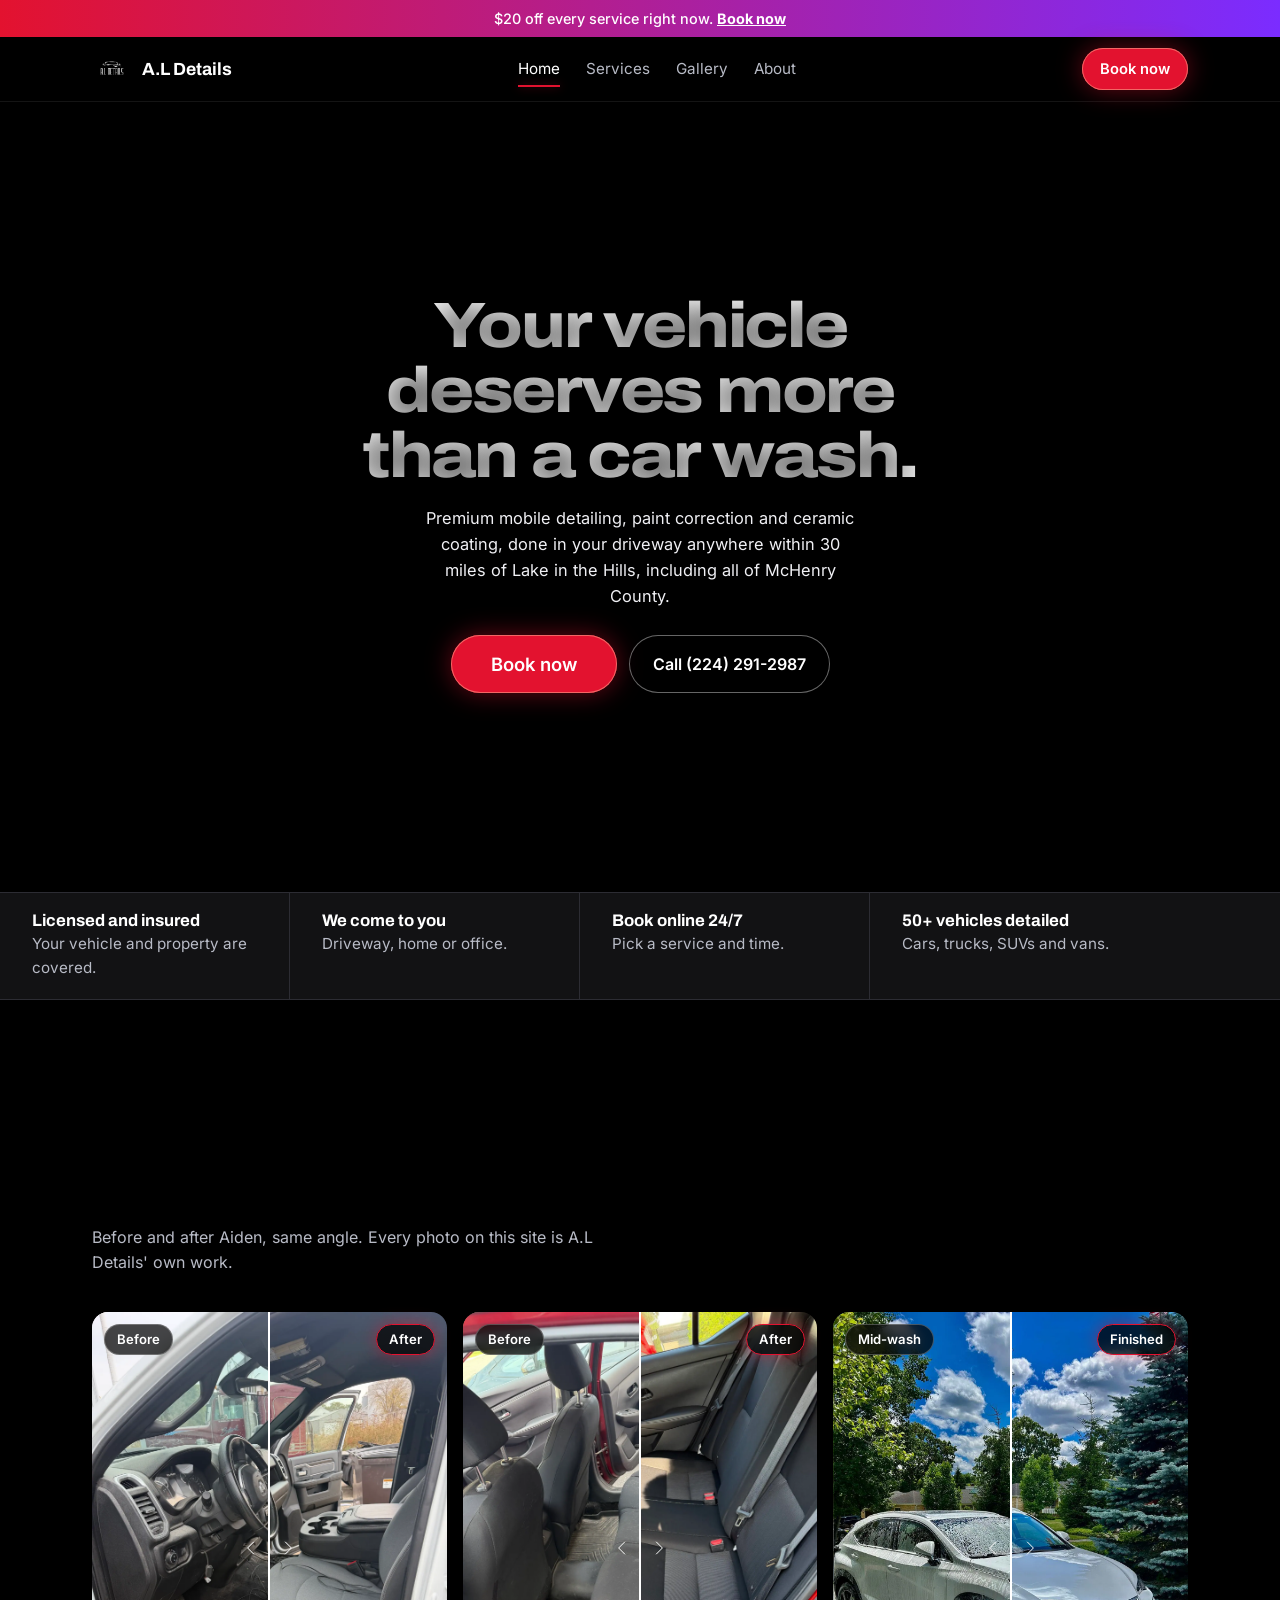
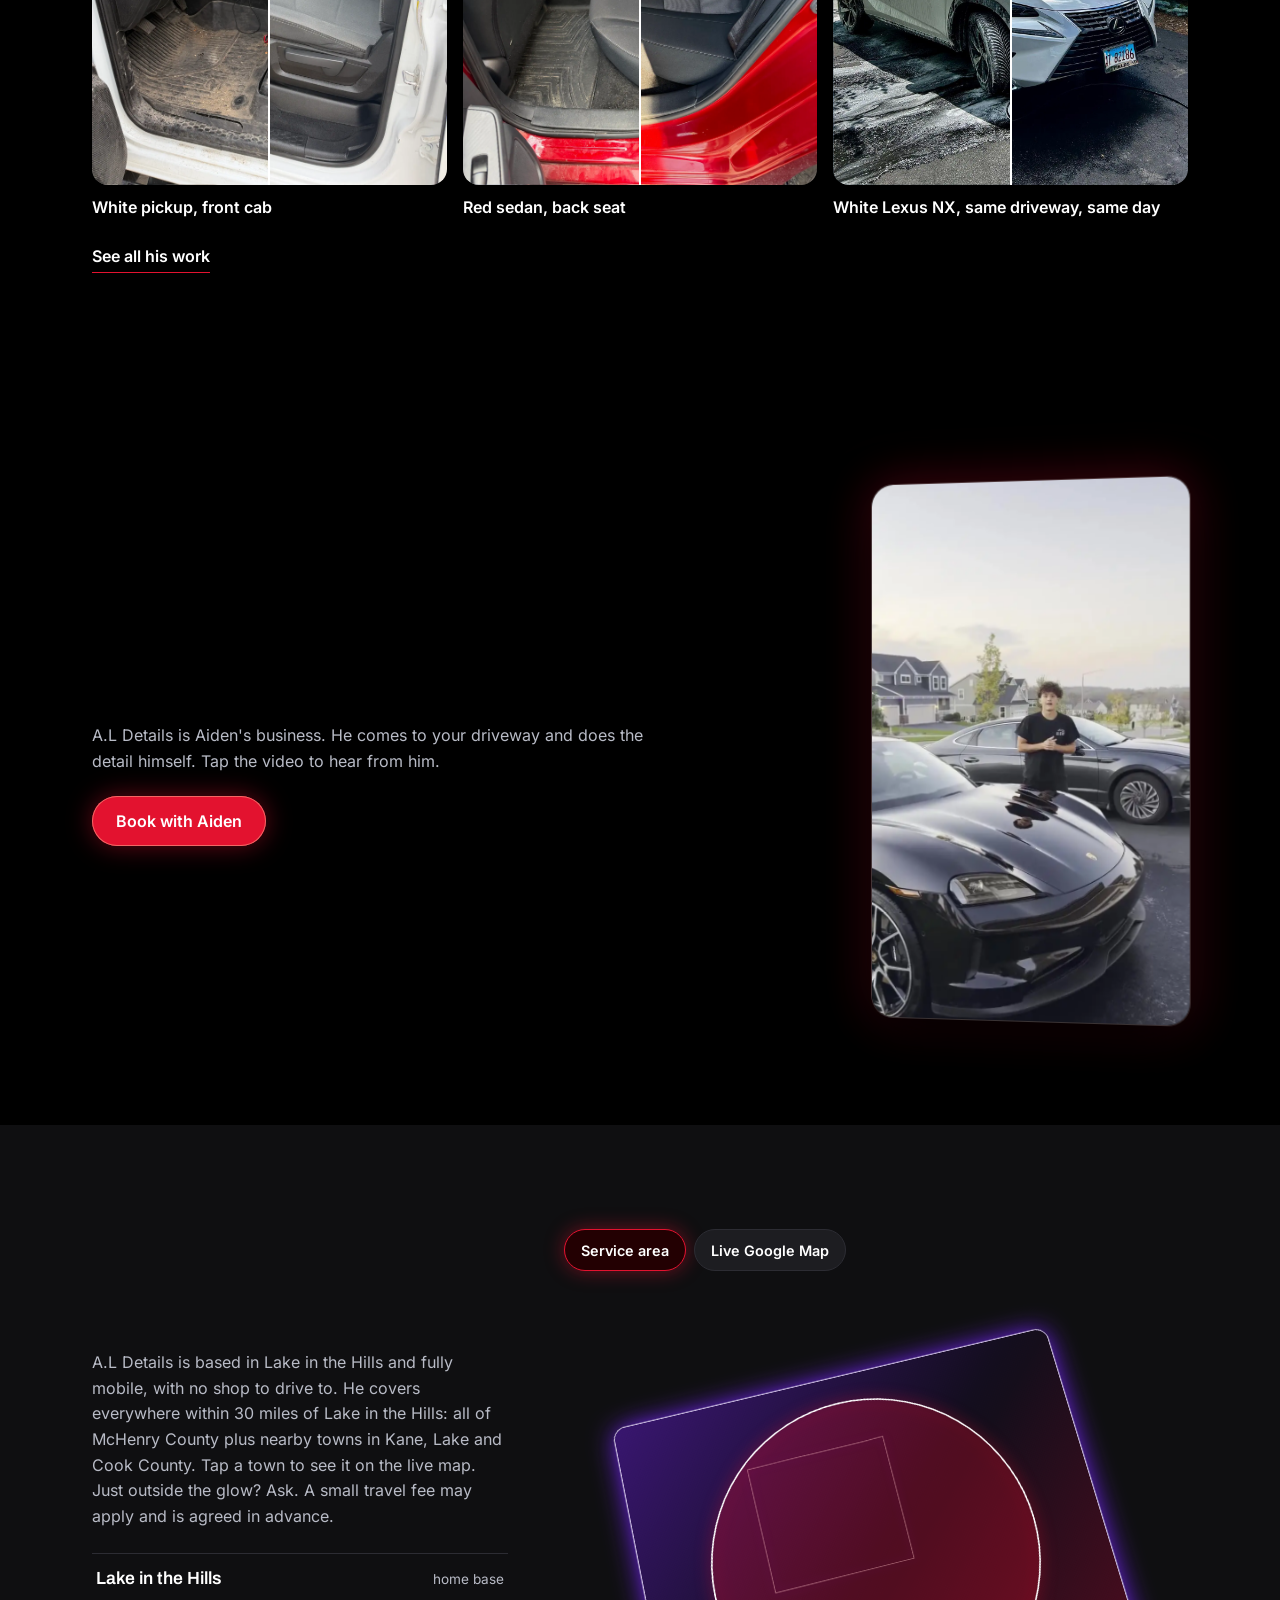
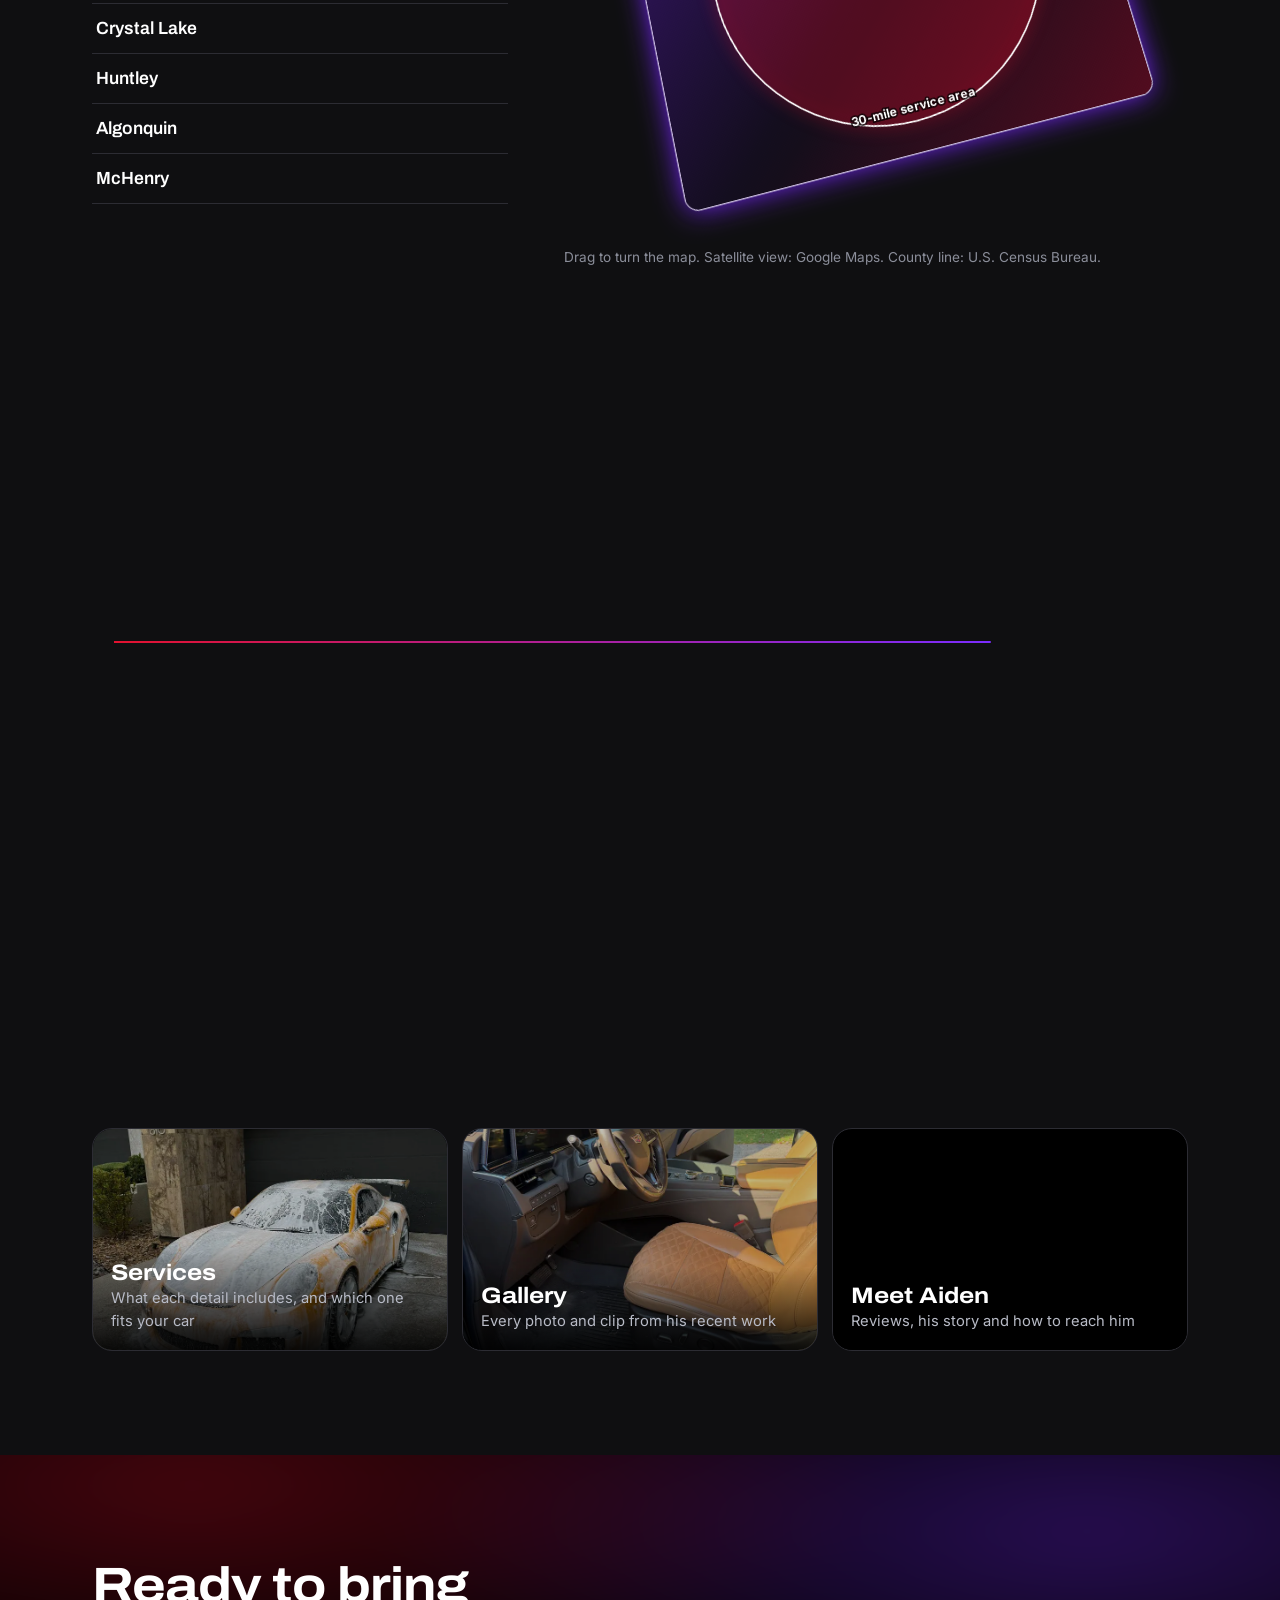
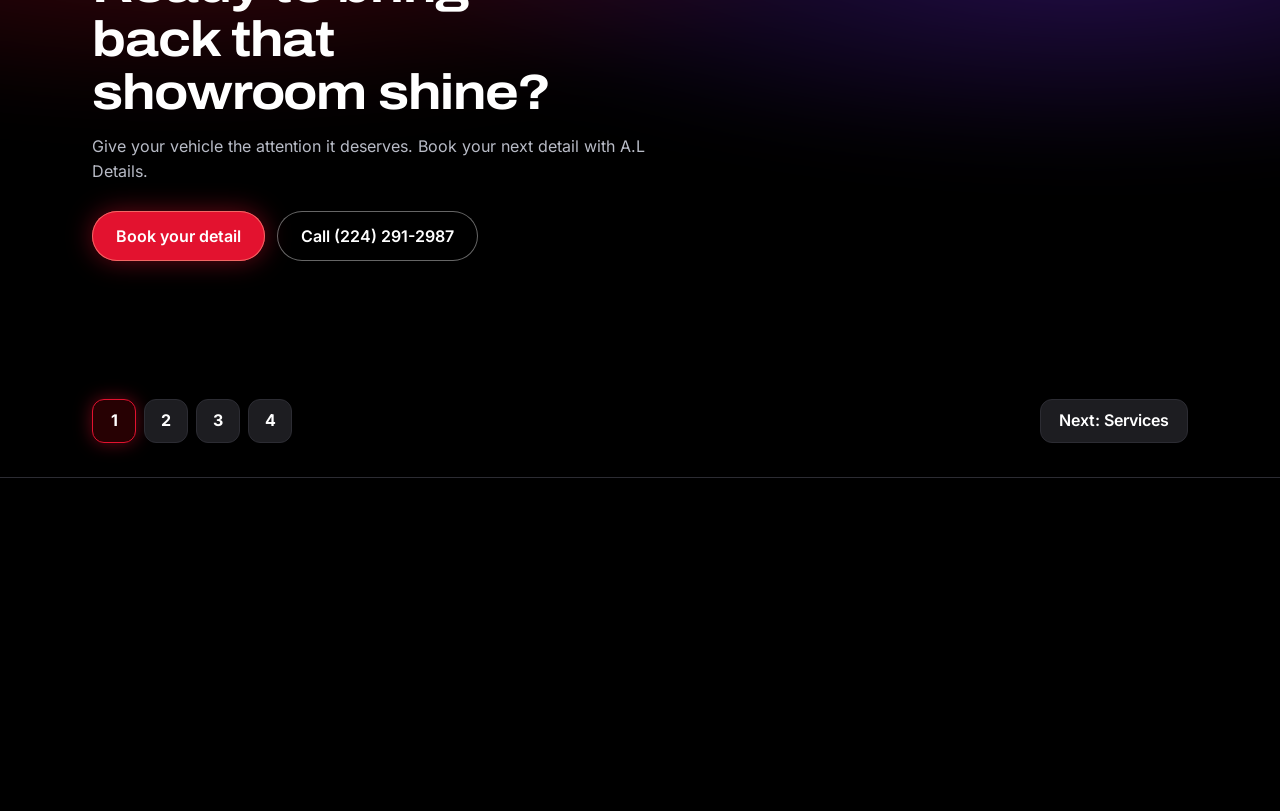
==== commit a55d5510: "Final QA and hardening Co-Authored-By: Claude Opus 5.5 <noreply@anthropic.com> Claude-Session: https" ====
--- a/index.html
+++ b/index.html
@@ -2,7 +2,7 @@
 <html lang="en" class="load">
 <head>
 <meta charset="utf-8">
-<meta name="viewport" content="width=device-width, initial-scale=1, viewport-fit=cover">
+<meta name="viewport" content="width=device-width, initial-scale=1, viewport-fit=cover"><meta http-equiv="Content-Security-Policy" content="object-src 'none'; base-uri 'self'; upgrade-insecure-requests"><meta name="referrer" content="strict-origin-when-cross-origin">
 <title>Mobile Car Detailing in Lake in the Hills, IL | A.L Details</title>
 <meta name="description" content="A.L Details brings premium mobile auto detailing, paint correction and ceramic coating to your driveway in Lake in the Hills, Crystal Lake, Huntley, Algonquin and McHenry. Book online.">
 <link rel="canonical" href="https://alautodetailing.com/">
@@ -172,7 +172,7 @@
    <div><a class="brand" href="/"><img src="/assets/img/logo.png" alt="A.L Details logo" width="40" height="40" loading="lazy">A.L Details</a><p style="margin-top:12px;max-width:34ch">Premium mobile auto detailing based in Lake in the Hills, Illinois. Licensed and fully insured.</p><p style="margin-top:12px"><a href="tel:+12242912987">(224) 291-2987</a></p></div>
    <div><h3>Services</h3><ul><li><a href="/services/">Full Detail</a></li><li><a href="/services/">Interior Detail</a></li><li><a href="/services/">Exterior Detail</a></li><li><a href="/services/">Paint Correction</a></li><li><a href="/services/">Ceramic Coating</a></li></ul></div>
    <div><h3>Service area</h3><ul><li><a href="/areas/lake-in-the-hills/">Lake in the Hills</a></li><li><a href="/areas/crystal-lake/">Crystal Lake</a></li><li><a href="/areas/huntley/">Huntley</a></li><li><a href="/areas/algonquin/">Algonquin</a></li><li><a href="/areas/mchenry/">McHenry</a></li></ul></div>
-   <div><h3>A.L Details</h3><ul><li><a href="/gallery/">Gallery</a></li><li><a href="/about/#reviews">Reviews</a></li><li><a href="/about/">About</a></li><li><a href="/book/" data-book>Book online</a></li><li><a href="https://www.instagram.com/a.l_mobiledetails" target="_blank" rel="noopener">Instagram</a></li><li><a href="https://www.tiktok.com/@a.l_mobiledetails" target="_blank" rel="noopener">TikTok</a></li></ul></div>
+   <div><h3>A.L Details</h3><ul><li><a href="/gallery/">Gallery</a></li><li><a href="/about/">About</a></li><li><a href="/book/" data-book>Book online</a></li><li><a href="https://www.instagram.com/a.l_mobiledetails" target="_blank" rel="noopener">Instagram</a></li><li><a href="https://www.tiktok.com/@a.l_mobiledetails" target="_blank" rel="noopener">TikTok</a></li></ul></div>
   </div>
   <p class="legal">© <span id="yr">2026</span> A.L Details LLC. <span class="built">Website built by <a href="https://onlinepresenceco.com/" target="_blank" rel="noopener">Online Presence Co.</a></span></p>
  </div>
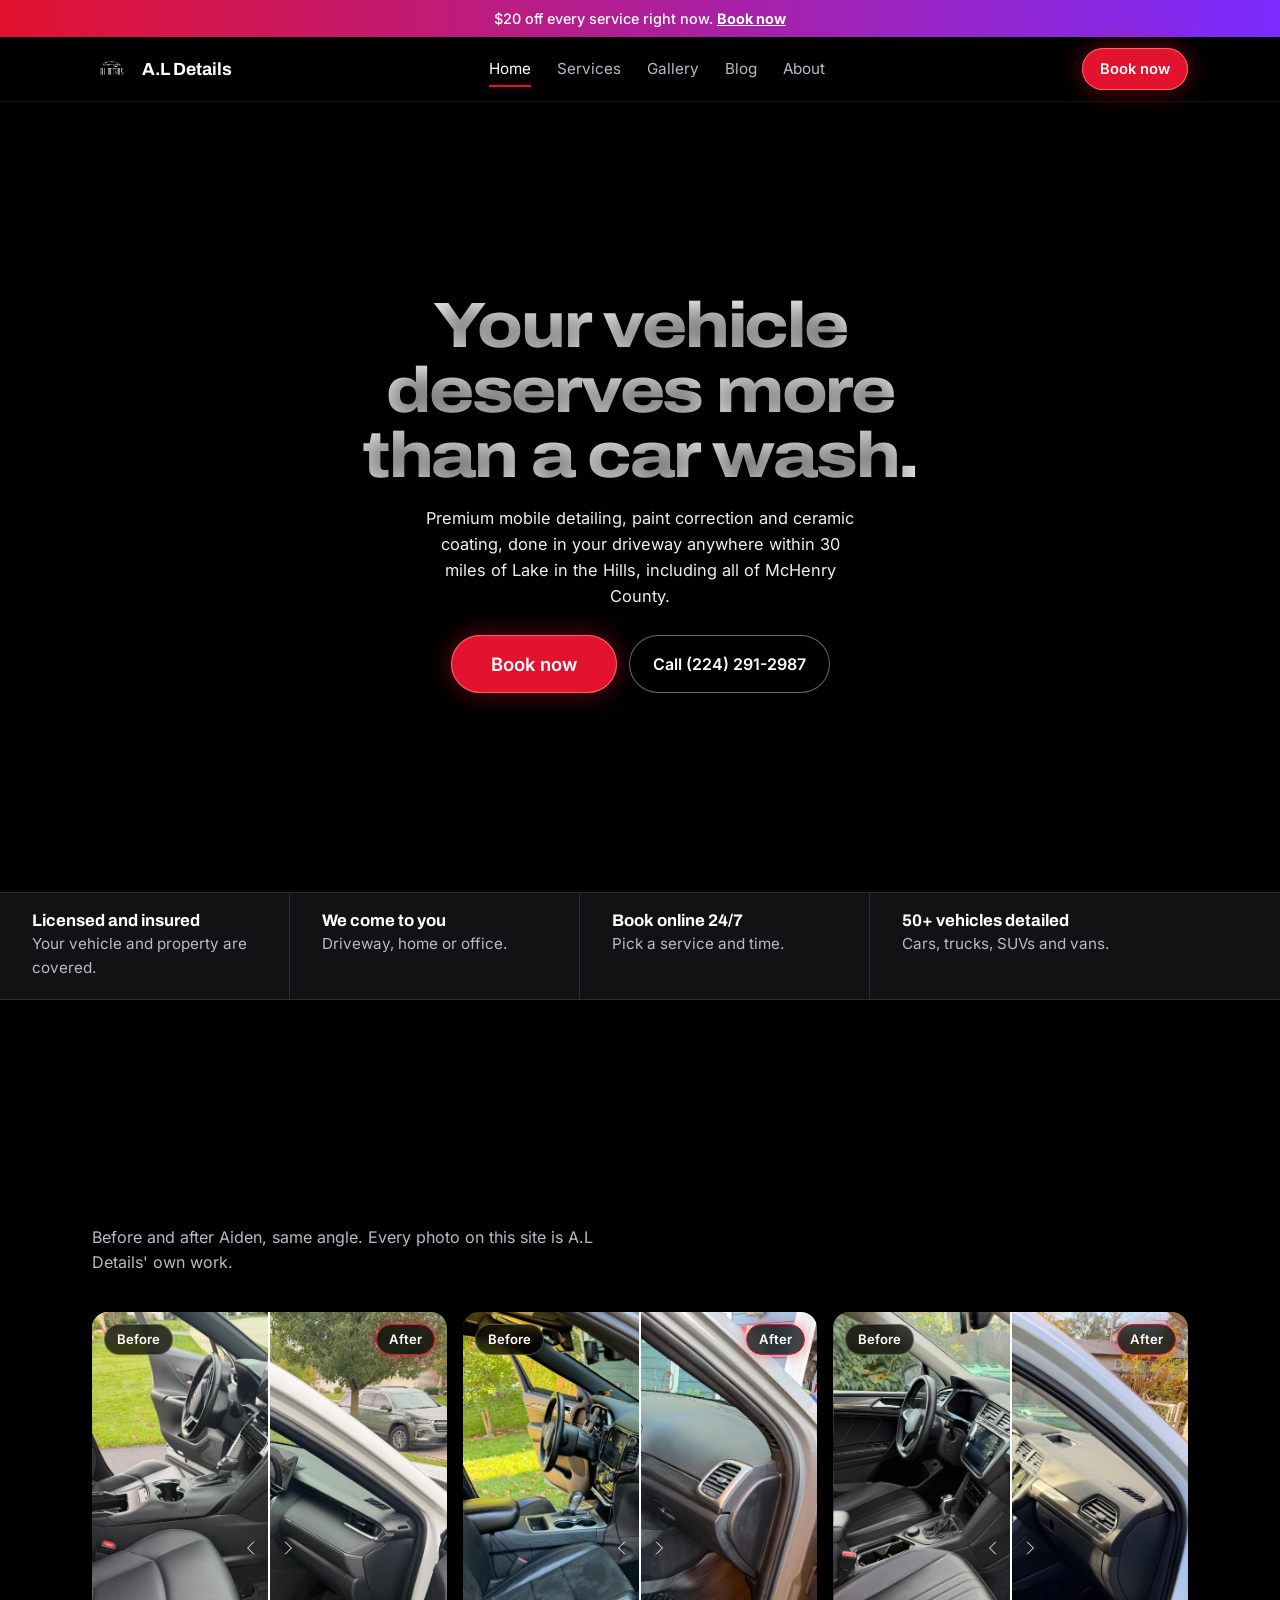
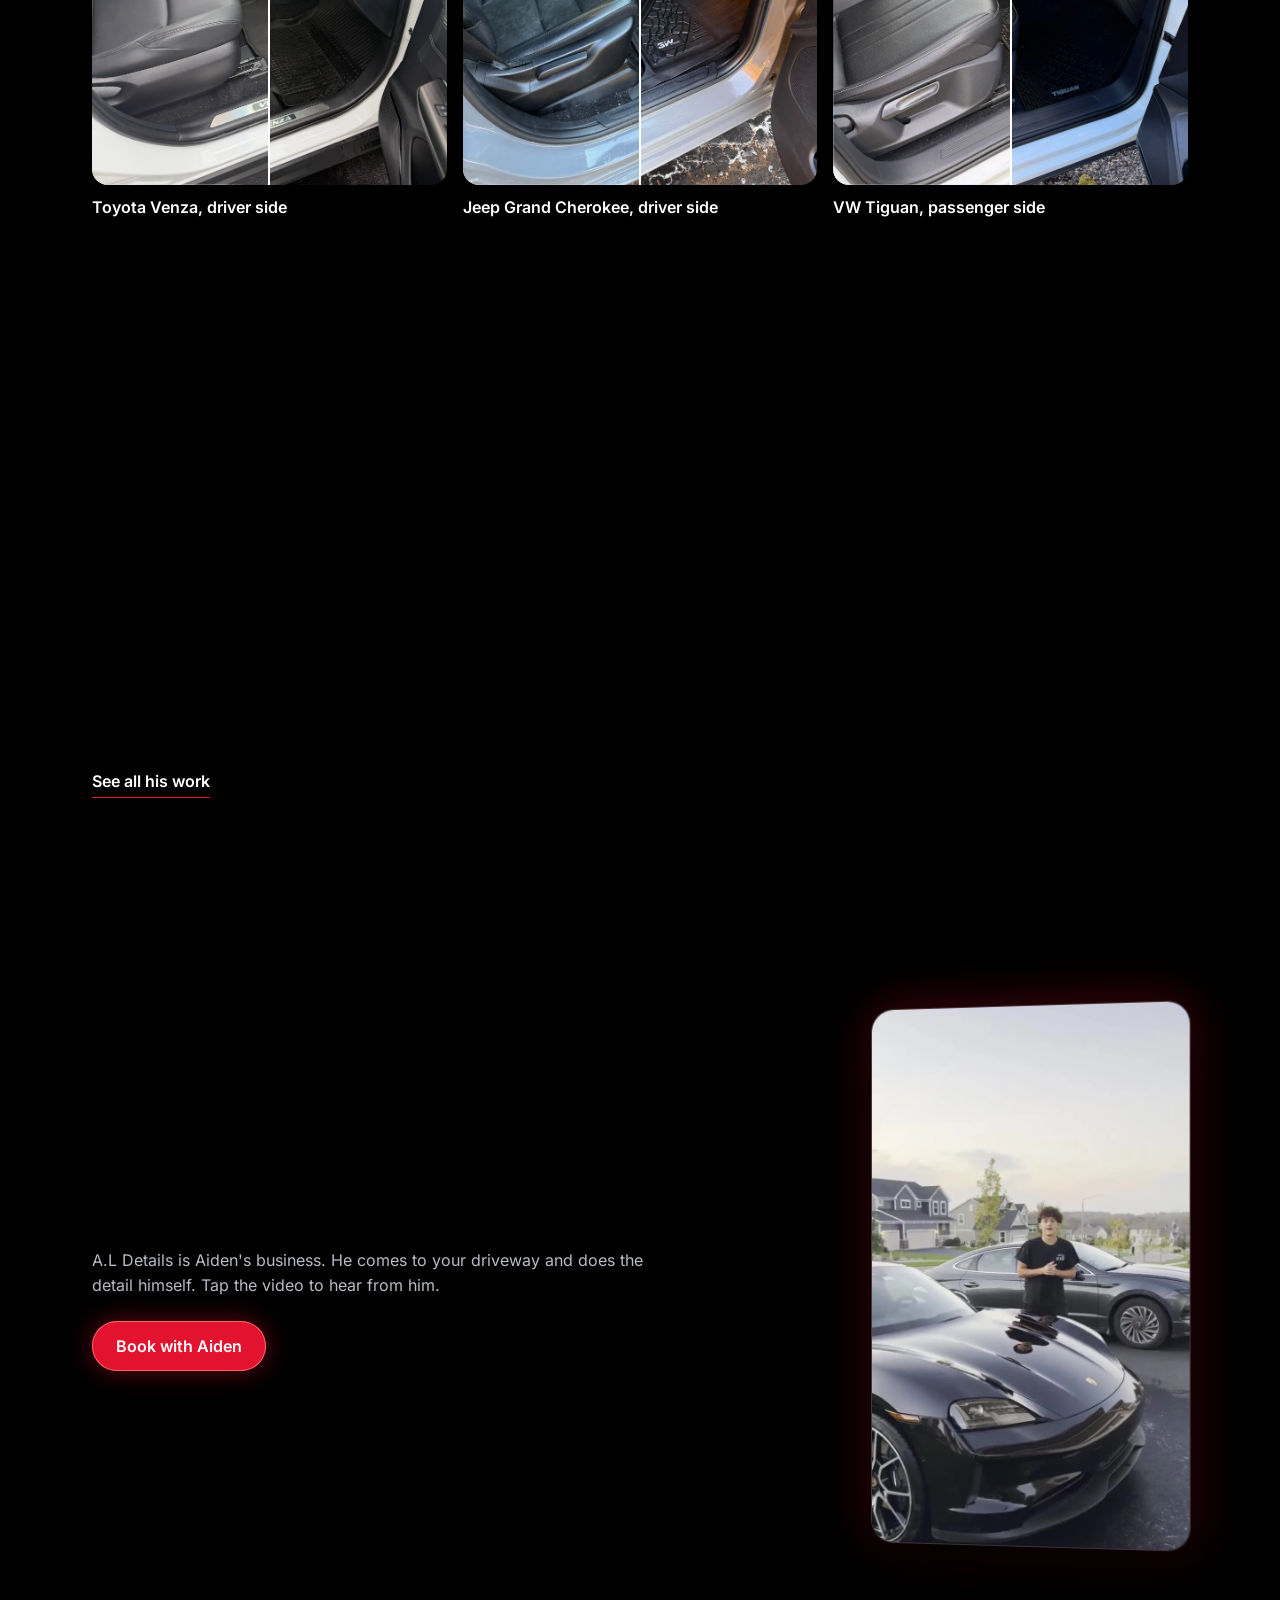
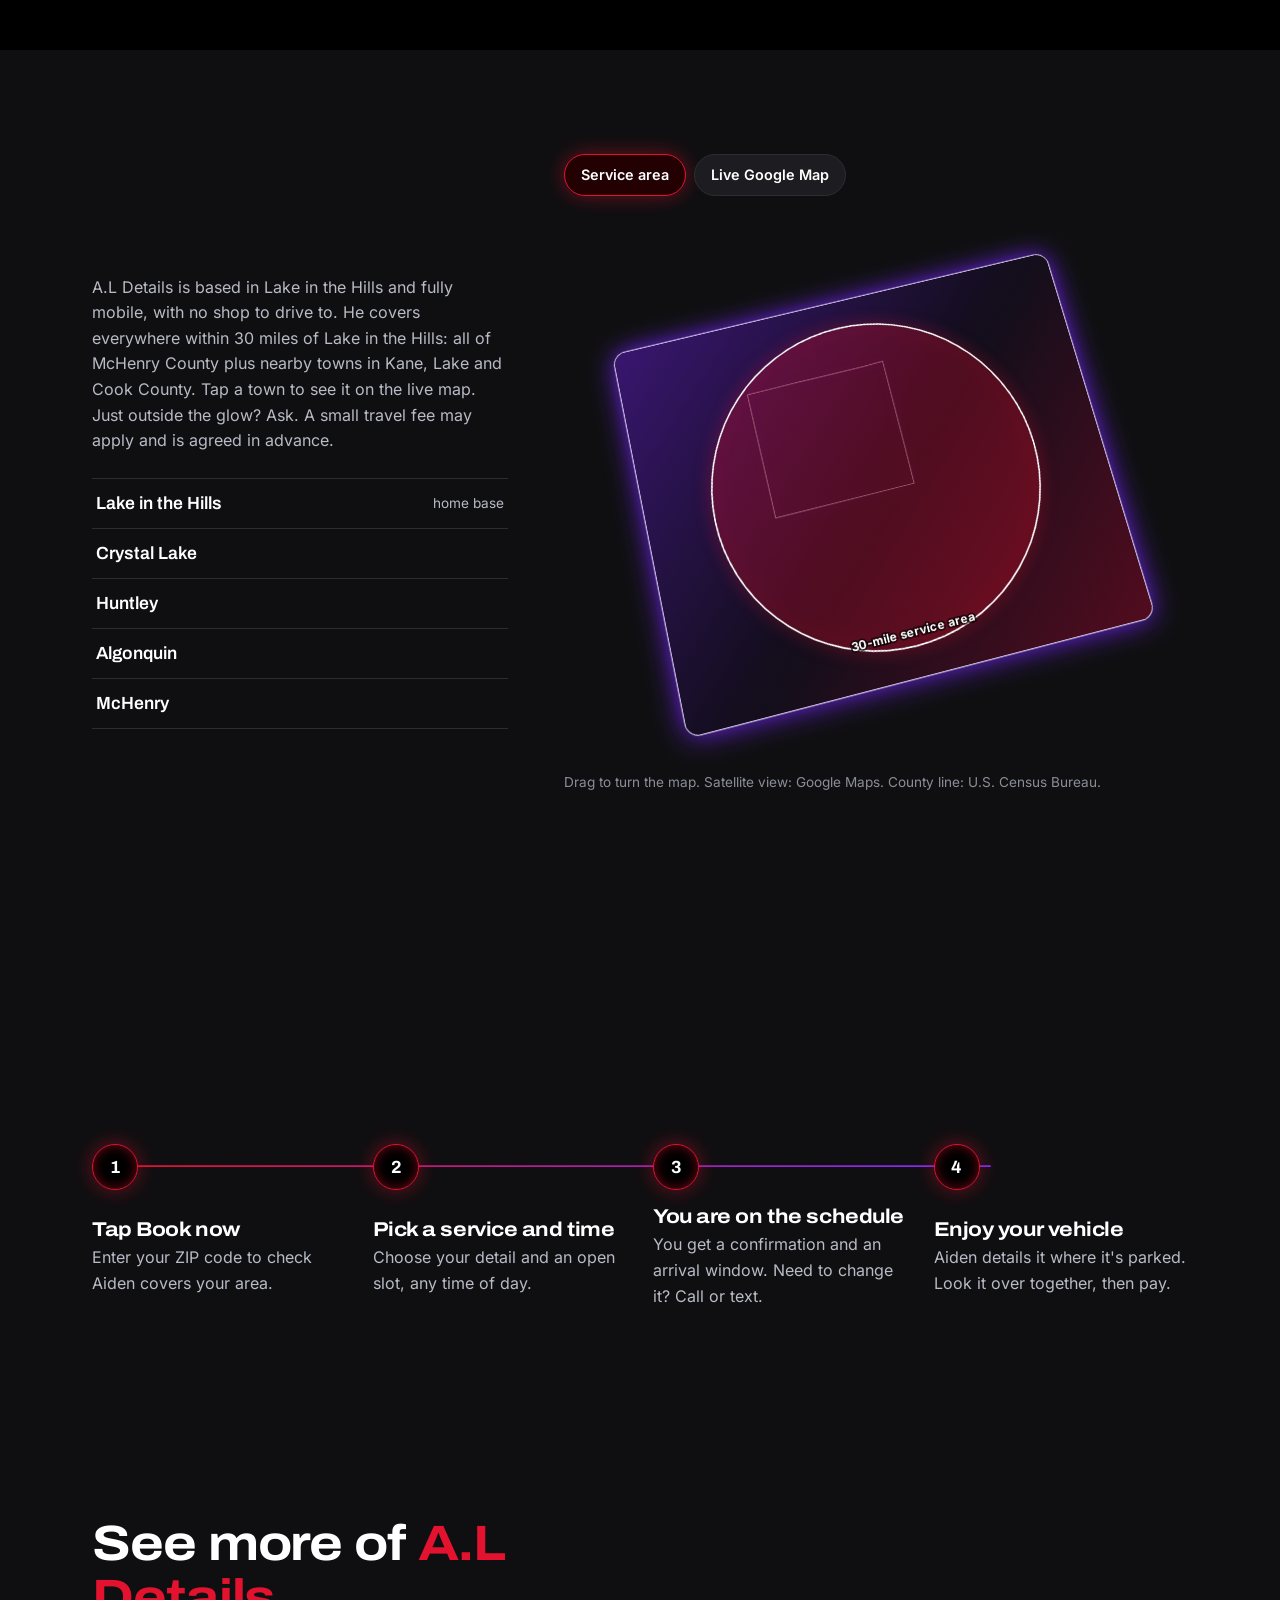
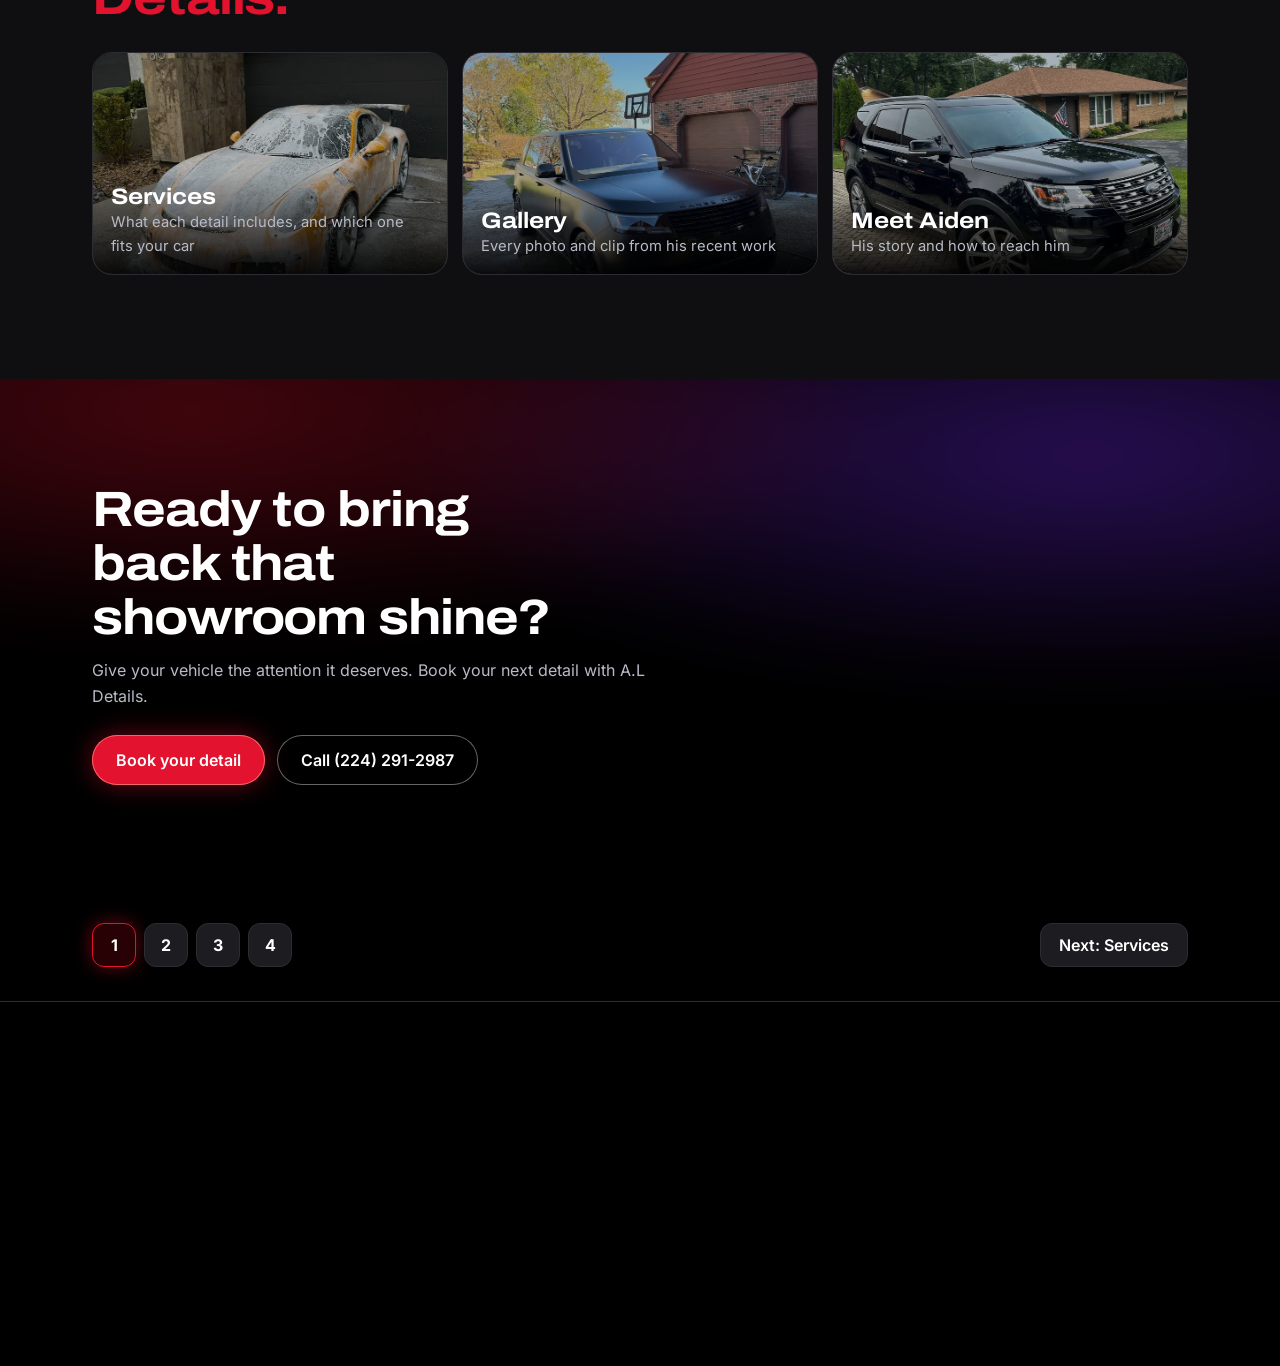
==== commit 2765d905: "Blog page, new before/afters and cover photos Co-Authored-By: Claude Opus 5.5 <noreply@anthropic.com" ====
--- a/index.html
+++ b/index.html
@@ -48,12 +48,12 @@
 <header class="hdr">
  <div class="wrap">
   <a class="brand" href="/"><img src="/assets/img/logo.png" alt="A.L Details logo" width="40" height="40">A.L Details</a>
-  <nav class="nav" aria-label="Main"><a href="/" aria-current="page">Home</a><a href="/services/">Services</a><a href="/gallery/">Gallery</a><a href="/about/">About</a></nav>
+  <nav class="nav" aria-label="Main"><a href="/" aria-current="page">Home</a><a href="/services/">Services</a><a href="/gallery/">Gallery</a><a href="/blog/">Blog</a><a href="/about/">About</a></nav>
   <a class="btn sheen" href="/book/" data-book>Book now</a>
   <button class="burger" aria-label="Open menu" aria-expanded="false" aria-controls="menu"><span></span></button>
  </div>
  <div class="menu" id="menu">
-  <a href="/" aria-current="page">Home</a><a href="/services/">Services</a><a href="/gallery/">Gallery</a><a href="/about/">About</a>
+  <a href="/" aria-current="page">Home</a><a href="/services/">Services</a><a href="/gallery/">Gallery</a><a href="/blog/">Blog</a><a href="/about/">About</a>
   <a href="https://www.instagram.com/a.l_mobiledetails" target="_blank" rel="noopener" style="font-size:1.2rem">Instagram</a><a href="https://www.tiktok.com/@a.l_mobiledetails" target="_blank" rel="noopener" style="font-size:1.2rem">TikTok</a>
   <a class="btn" href="/book/" data-book>Book your detail</a>
  </div>
@@ -151,8 +151,8 @@
   <h2 class="rise">See more of <em class="hue">A.L Details.</em></h2>
   <div class="xgrid">
    <a class="xcard" href="/services/"><img loading="lazy" data-img="porsche-gt3rs-foam" data-w="700" alt="White Porsche 911 GT3 RS covered in wash foam"><span><b>Services</b>What each detail includes, and which one fits your car</span></a>
-   <a class="xcard" href="/gallery/"><img loading="lazy" data-img="tan-interior" data-w="700" alt="Tan quilted leather front seats after an interior detail"><span><b>Gallery</b>Every photo and clip from his recent work</span></a>
-   <a class="xcard" href="/about/"><img loading="lazy" data-img="detail-17" data-w="700" alt="Black Ford Explorer after a detail"><span><b>Meet Aiden</b>Reviews, his story and how to reach him</span></a>
+   <a class="xcard" href="/gallery/"><img loading="lazy" data-img="range-rover" data-w="700" alt="Matte black Range Rover after a detail"><span><b>Gallery</b>Every photo and clip from his recent work</span></a>
+   <a class="xcard" href="/about/"><img loading="lazy" data-img="detail-17" data-w="700" alt="Black Ford Explorer after a detail"><span><b>Meet Aiden</b>His story and how to reach him</span></a>
   </div>
  </div>
 </section>
@@ -172,7 +172,7 @@
    <div><a class="brand" href="/"><img src="/assets/img/logo.png" alt="A.L Details logo" width="40" height="40" loading="lazy">A.L Details</a><p style="margin-top:12px;max-width:34ch">Premium mobile auto detailing based in Lake in the Hills, Illinois. Licensed and fully insured.</p><p style="margin-top:12px"><a href="tel:+12242912987">(224) 291-2987</a></p></div>
    <div><h3>Services</h3><ul><li><a href="/services/">Full Detail</a></li><li><a href="/services/">Interior Detail</a></li><li><a href="/services/">Exterior Detail</a></li><li><a href="/services/">Paint Correction</a></li><li><a href="/services/">Ceramic Coating</a></li></ul></div>
    <div><h3>Service area</h3><ul><li><a href="/areas/lake-in-the-hills/">Lake in the Hills</a></li><li><a href="/areas/crystal-lake/">Crystal Lake</a></li><li><a href="/areas/huntley/">Huntley</a></li><li><a href="/areas/algonquin/">Algonquin</a></li><li><a href="/areas/mchenry/">McHenry</a></li></ul></div>
-   <div><h3>A.L Details</h3><ul><li><a href="/gallery/">Gallery</a></li><li><a href="/about/">About</a></li><li><a href="/book/" data-book>Book online</a></li><li><a href="https://www.instagram.com/a.l_mobiledetails" target="_blank" rel="noopener">Instagram</a></li><li><a href="https://www.tiktok.com/@a.l_mobiledetails" target="_blank" rel="noopener">TikTok</a></li></ul></div>
+   <div><h3>A.L Details</h3><ul><li><a href="/gallery/">Gallery</a></li><li><a href="/blog/">Blog</a></li><li><a href="/about/">About</a></li><li><a href="/book/" data-book>Book online</a></li><li><a href="https://www.instagram.com/a.l_mobiledetails" target="_blank" rel="noopener">Instagram</a></li><li><a href="https://www.tiktok.com/@a.l_mobiledetails" target="_blank" rel="noopener">TikTok</a></li></ul></div>
   </div>
   <p class="legal">© <span id="yr">2026</span> A.L Details LLC. <span class="built">Website built by <a href="https://onlinepresenceco.com/" target="_blank" rel="noopener">Online Presence Co.</a></span></p>
  </div>
@@ -181,7 +181,7 @@
 <div class="bar"><a href="tel:+12242912987">Call</a><a href="sms:+12242912987">Text</a><a class="go" href="/book/" data-book>Book now</a></div>
 
 <script src="/js/media.js?v=25206481"></script>
-<script src="/js/site-data.js?v=baee737f"></script>
+<script src="/js/site-data.js?v=becd527e"></script>
 <script type="module" src="/vendor/img-comparison-slider.js"></script>
 <script src="/js/al.js?v=dc5afba0" defer></script>
 </body>
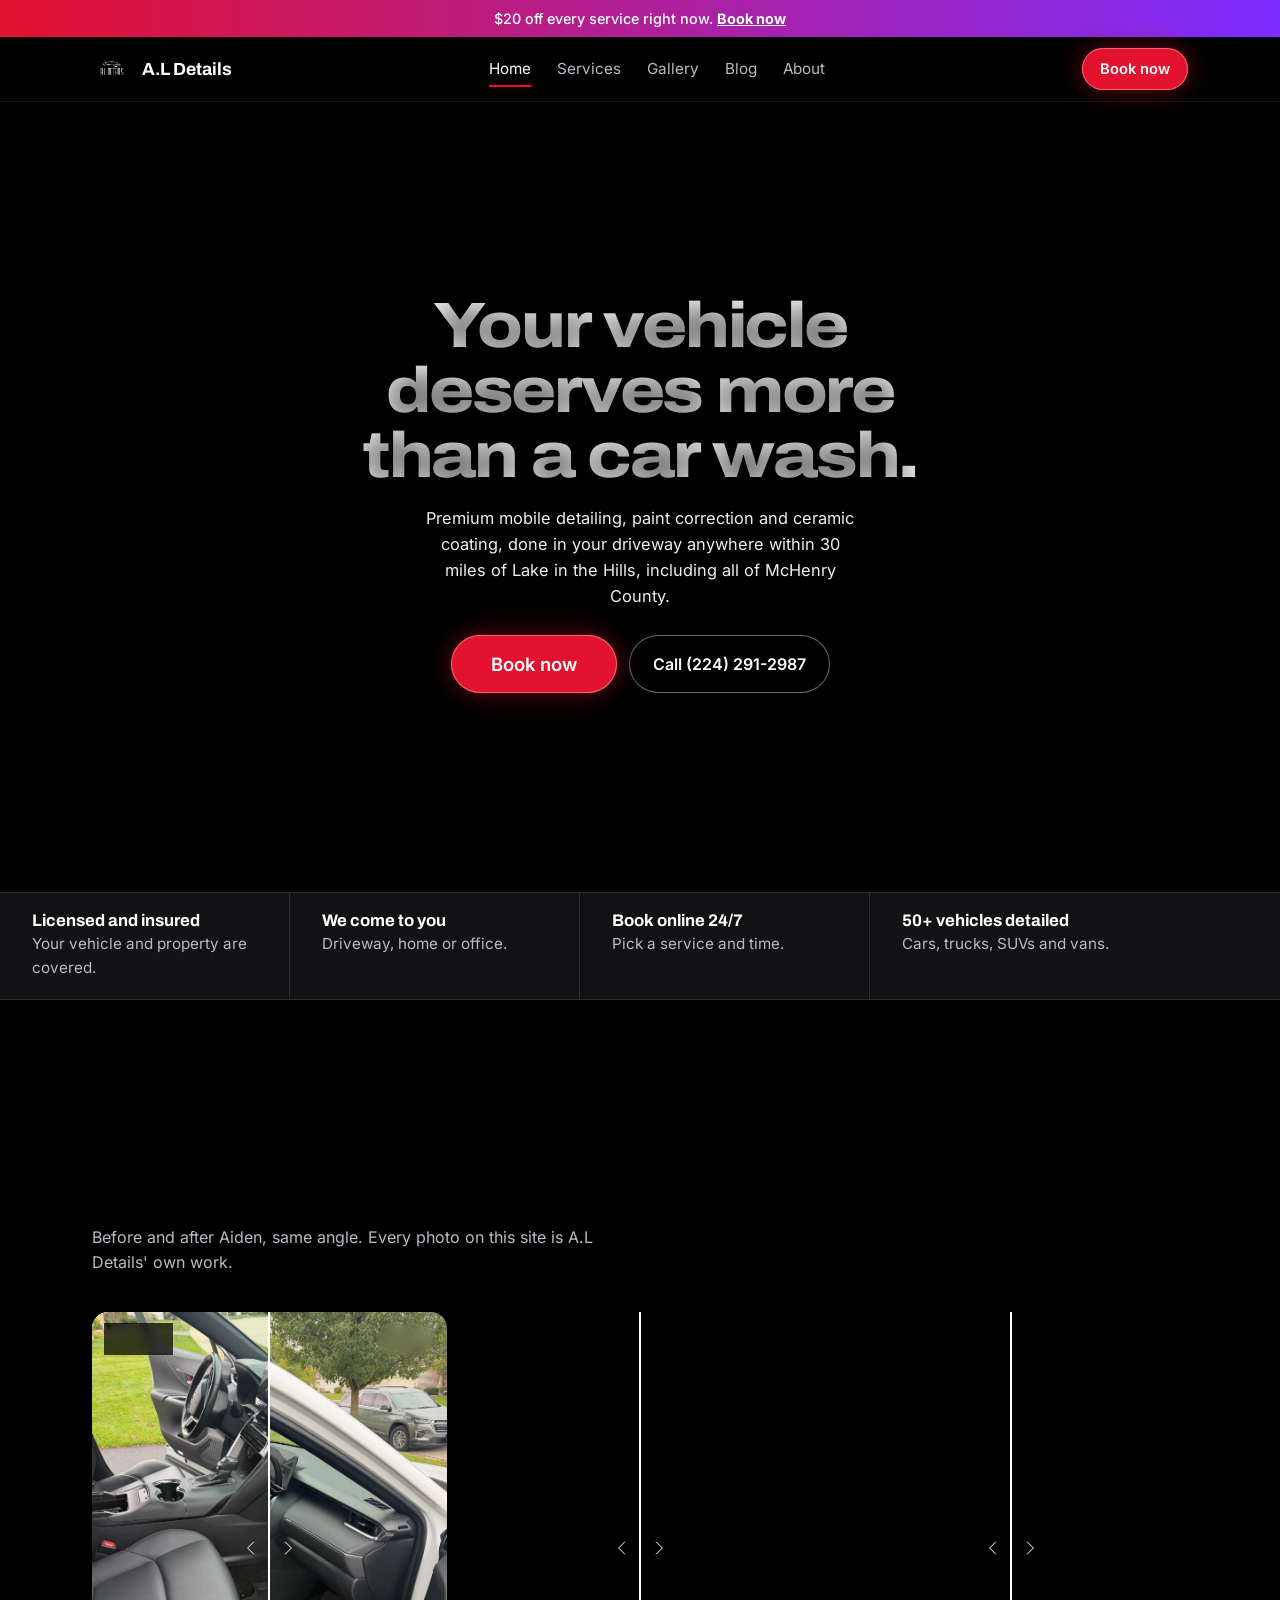
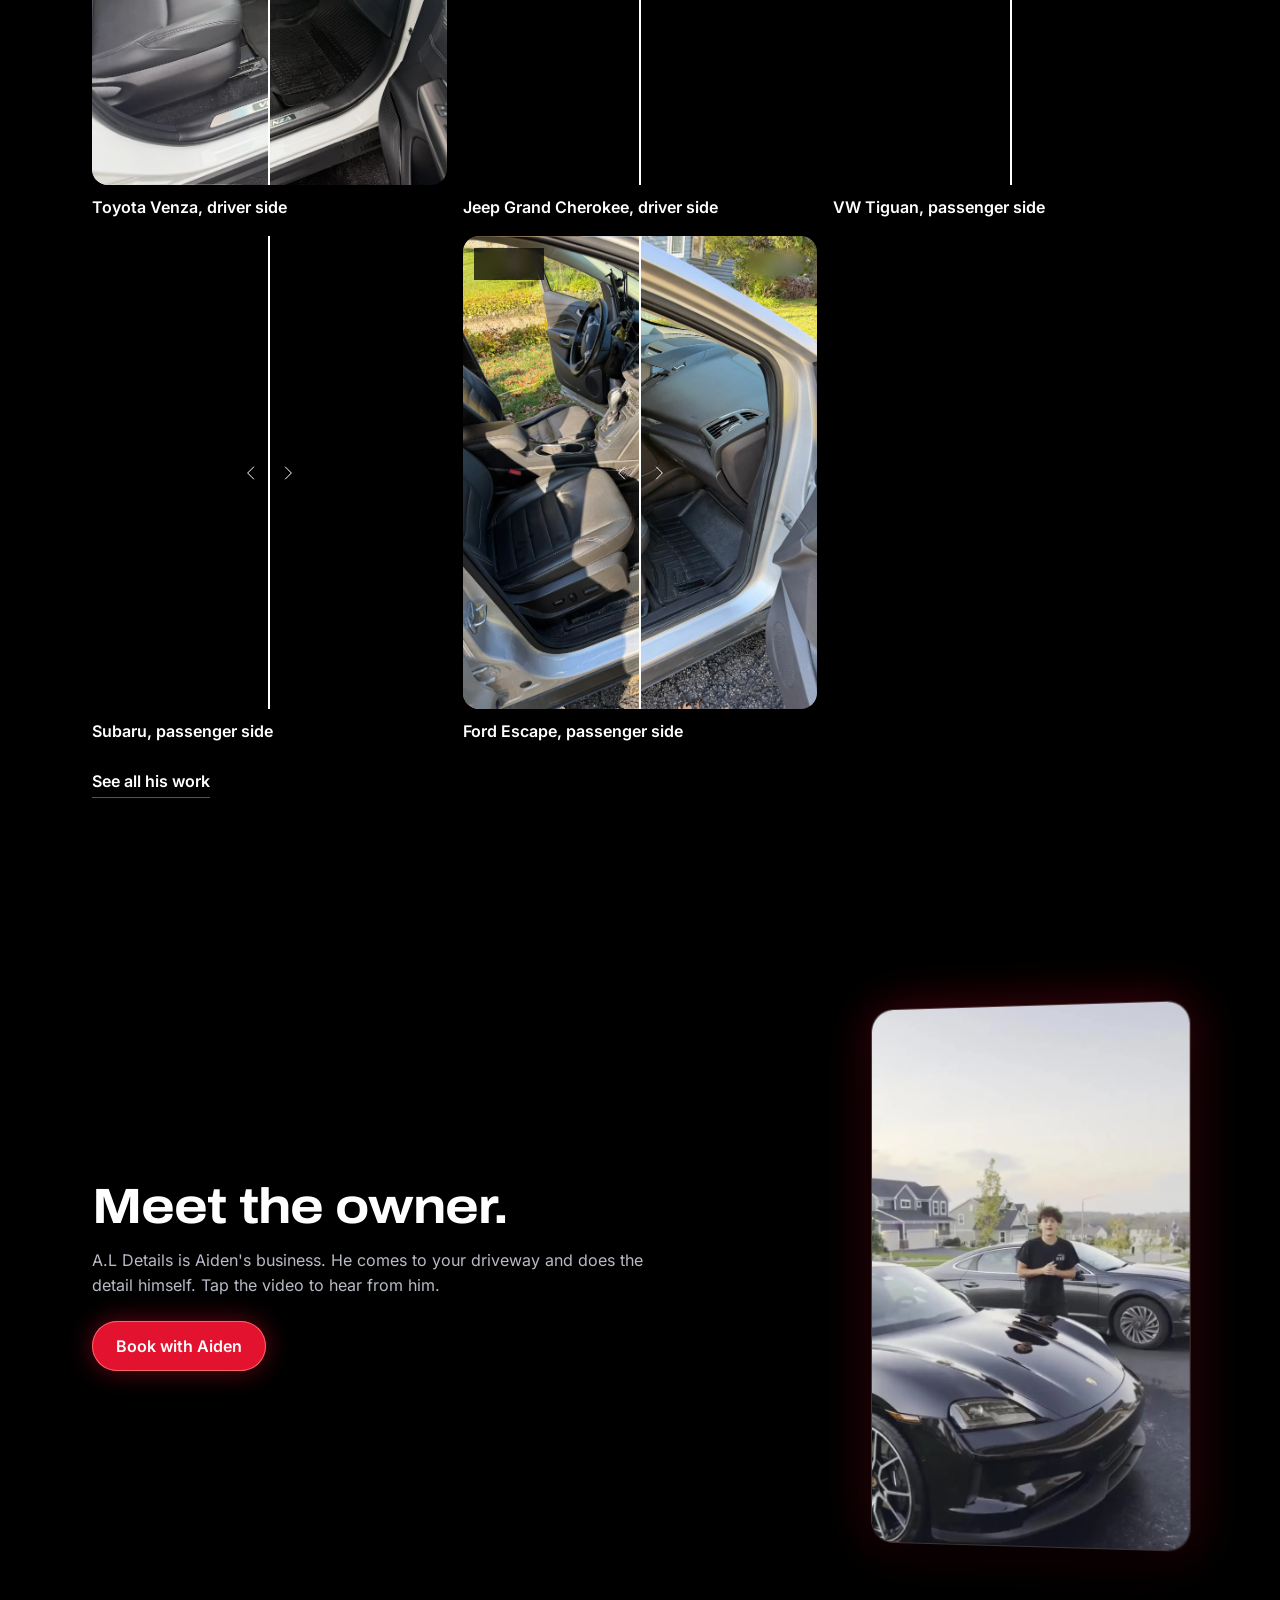
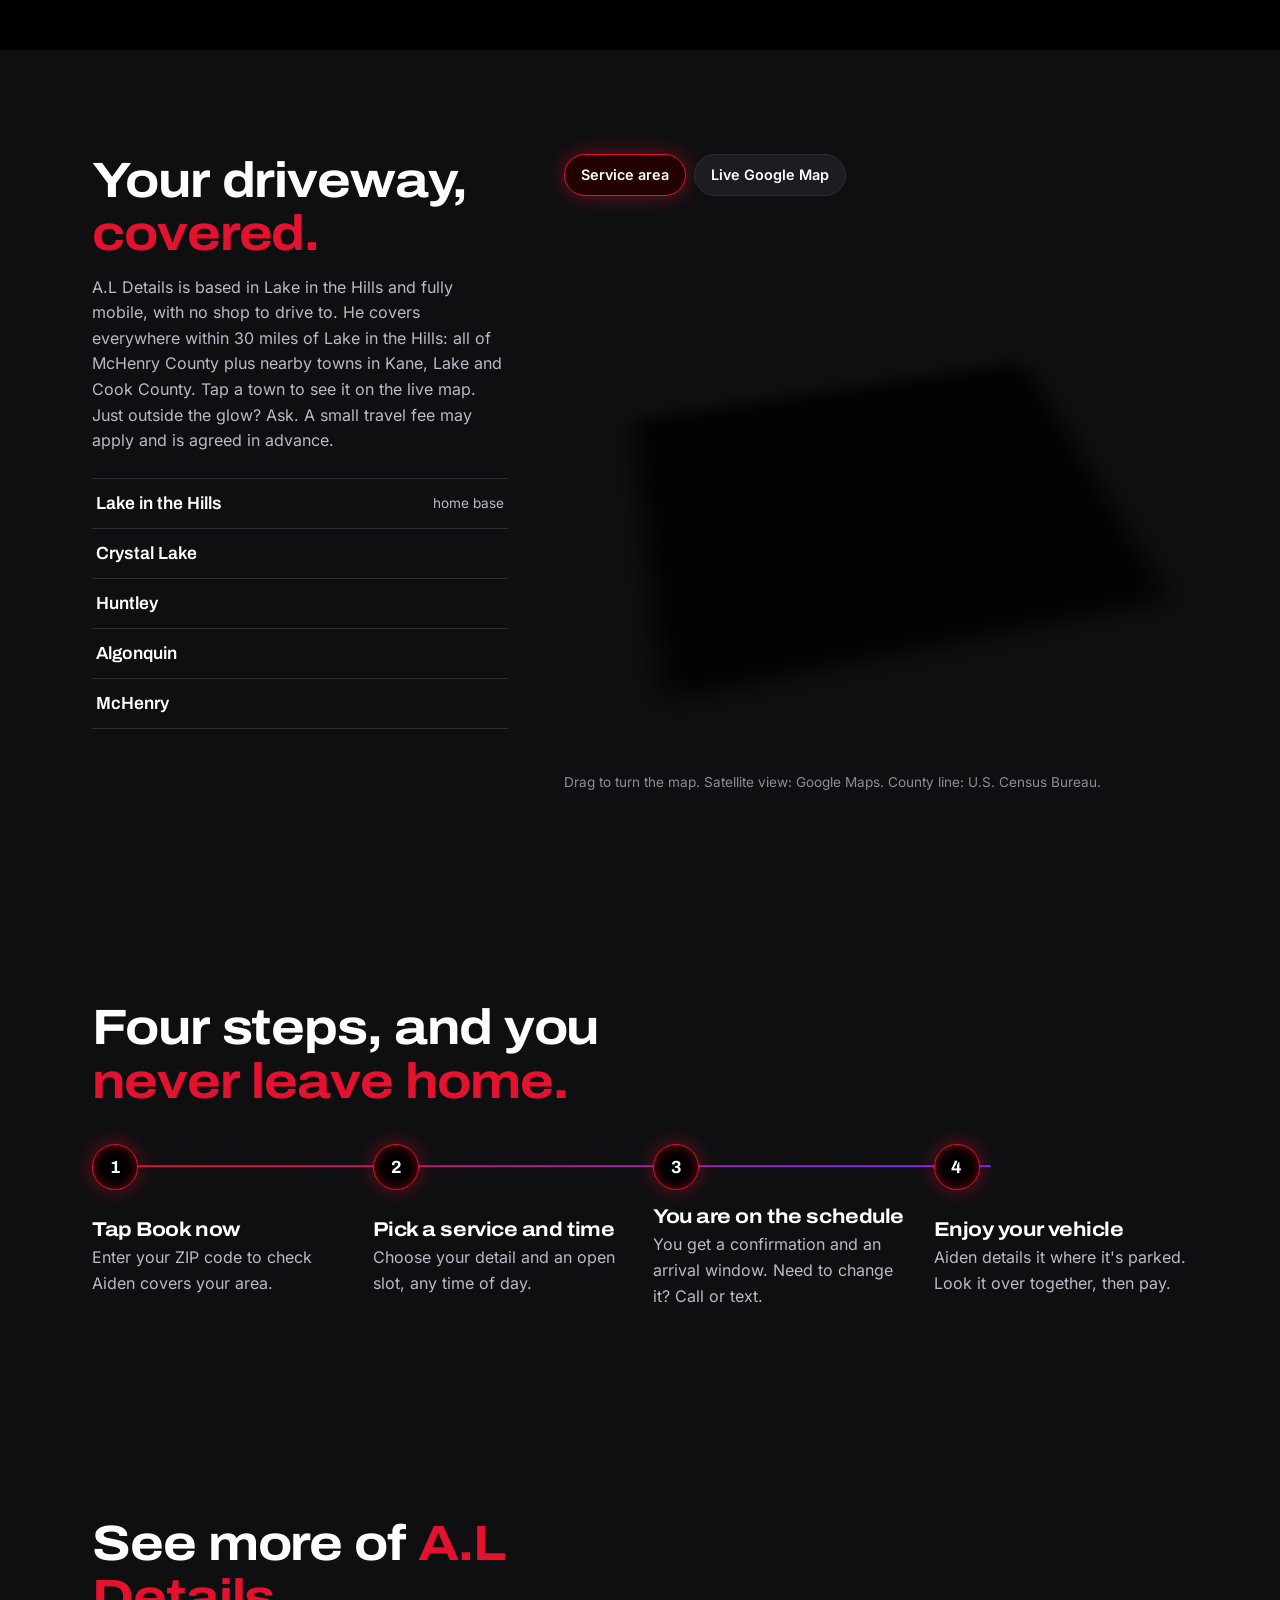
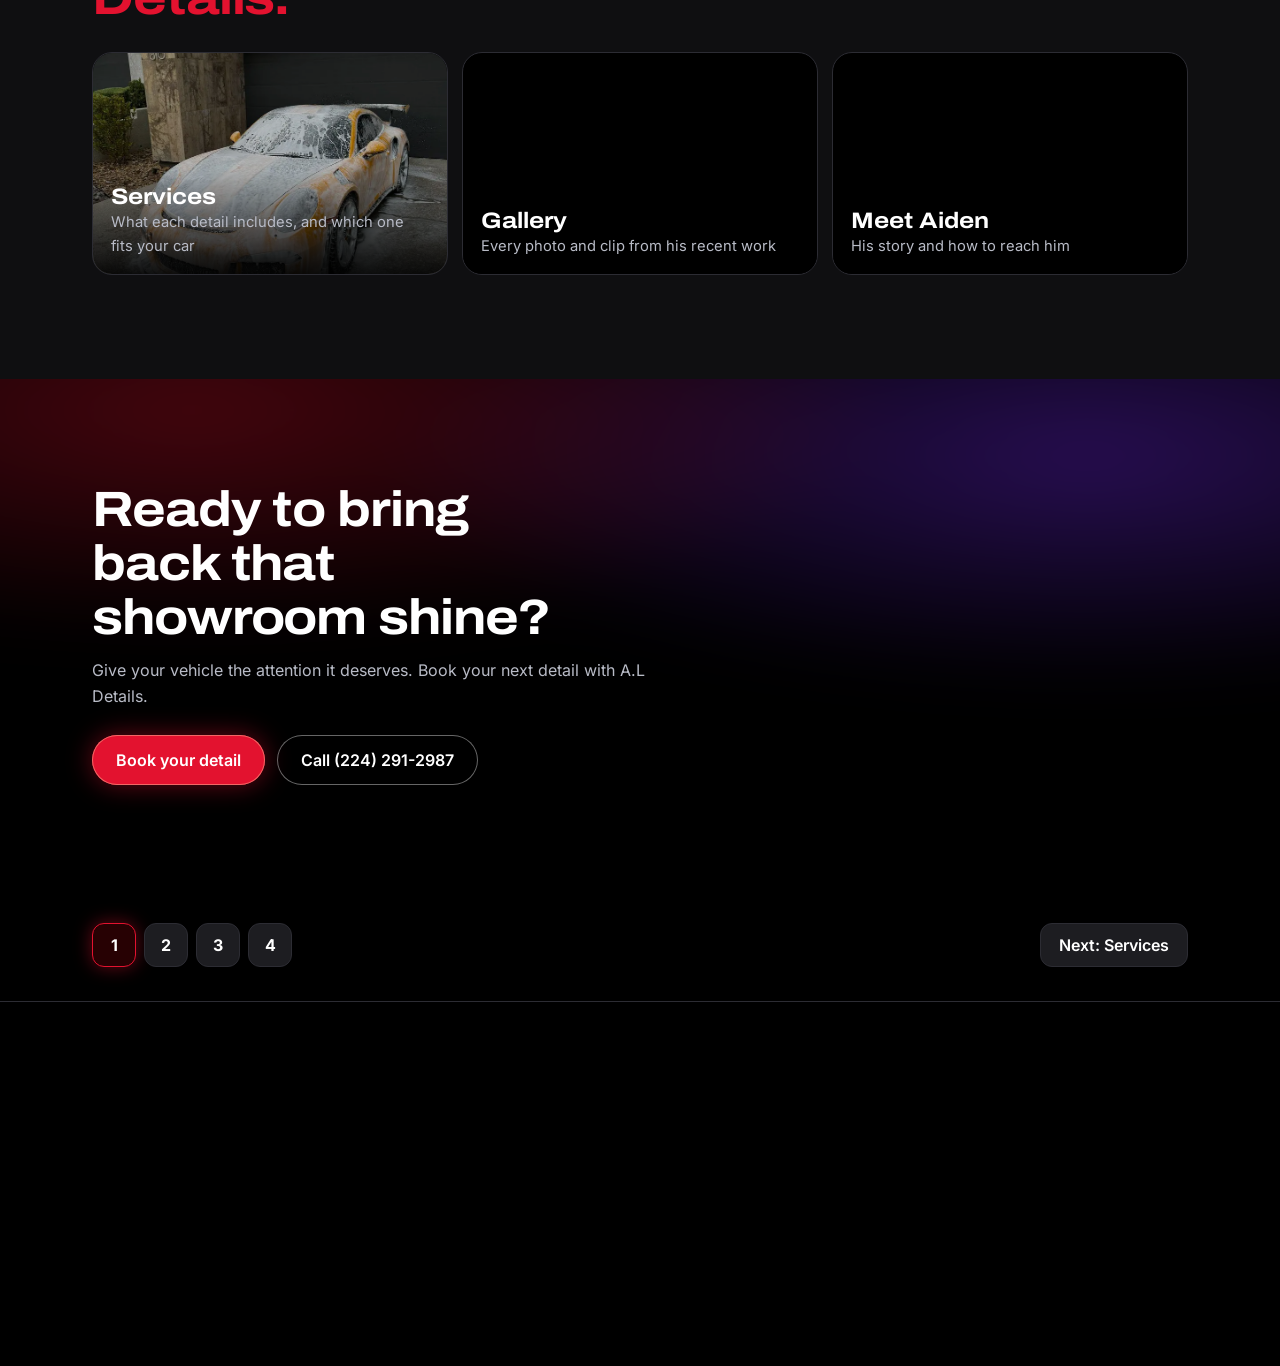
==== commit 35a55659: "Smoother scrolling past before/afters Co-Authored-By: Claude Opus 5.5 <noreply@anthropic.com> Claude" ====
--- a/index.html
+++ b/index.html
@@ -183,6 +183,6 @@
 <script src="/js/media.js?v=25206481"></script>
 <script src="/js/site-data.js?v=becd527e"></script>
 <script type="module" src="/vendor/img-comparison-slider.js"></script>
-<script src="/js/al.js?v=dc5afba0" defer></script>
+<script src="/js/al.js?v=0939c895" defer></script>
 </body>
 </html>
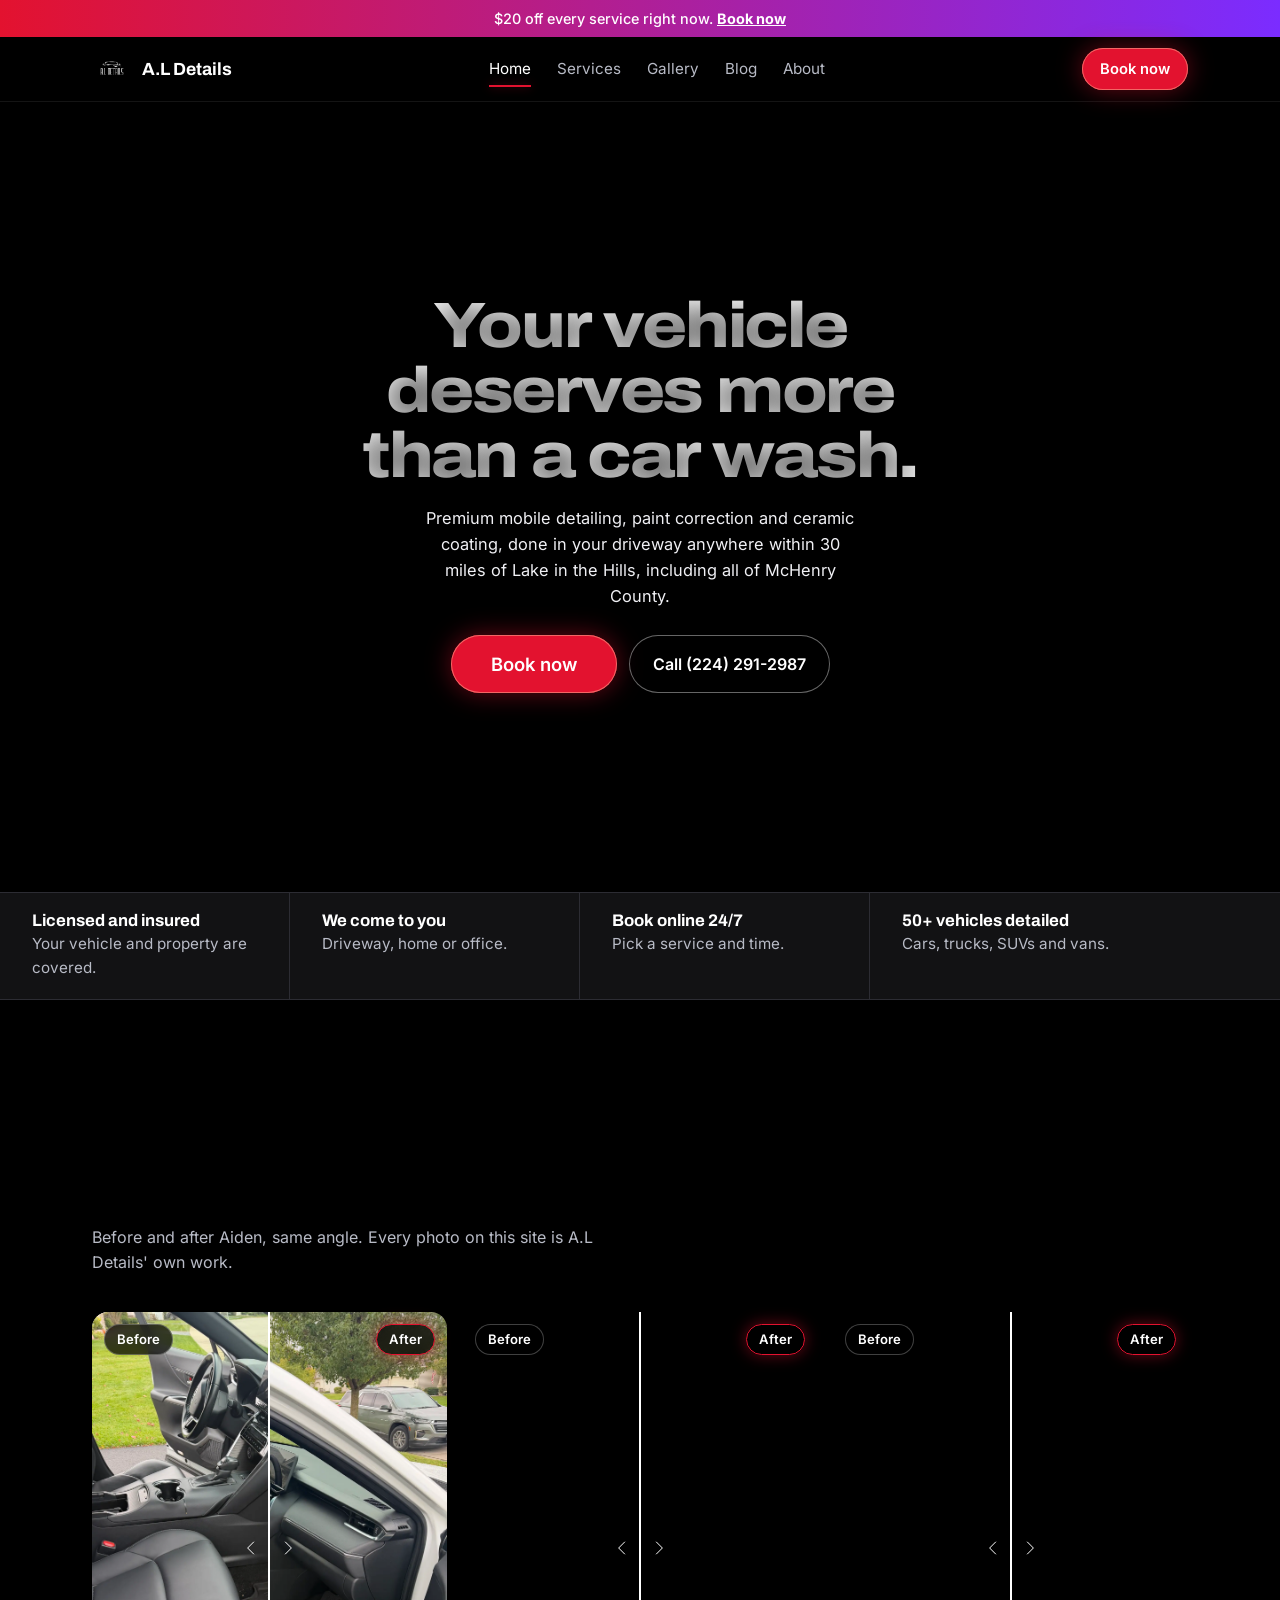
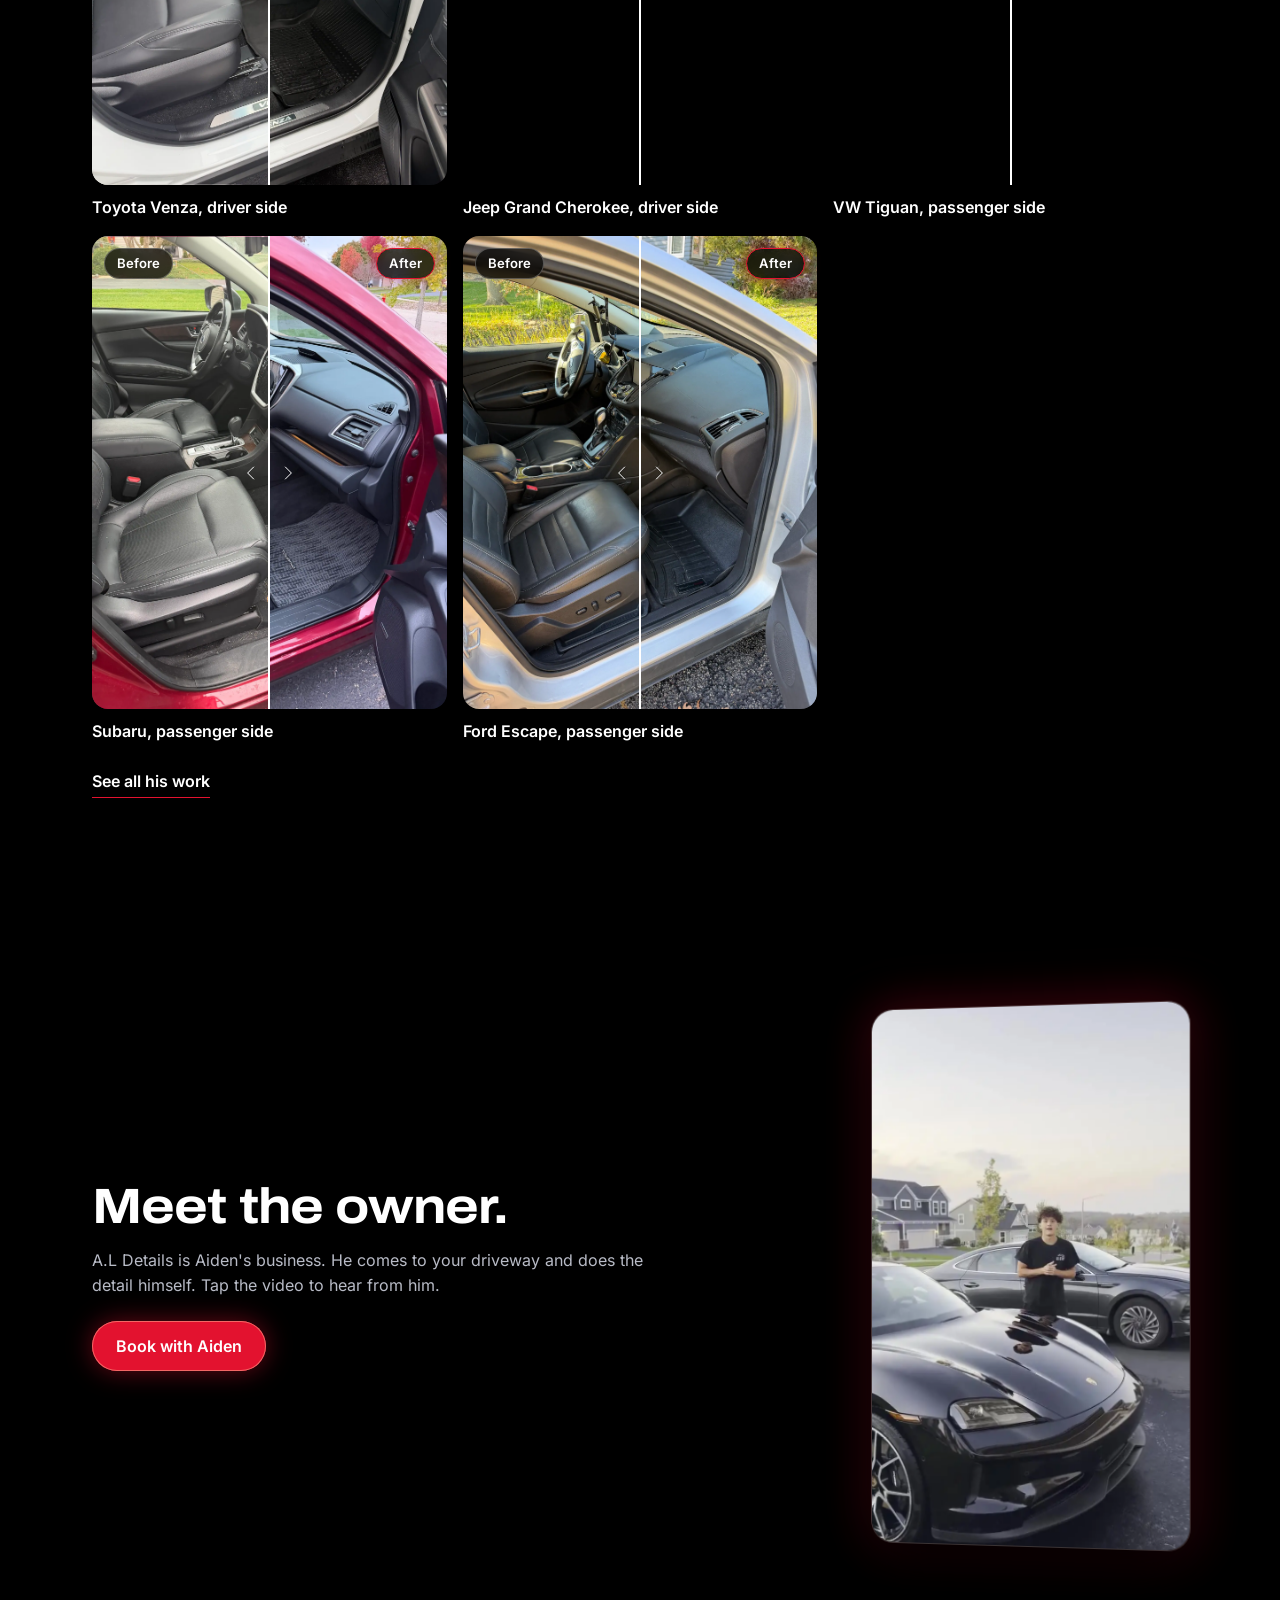
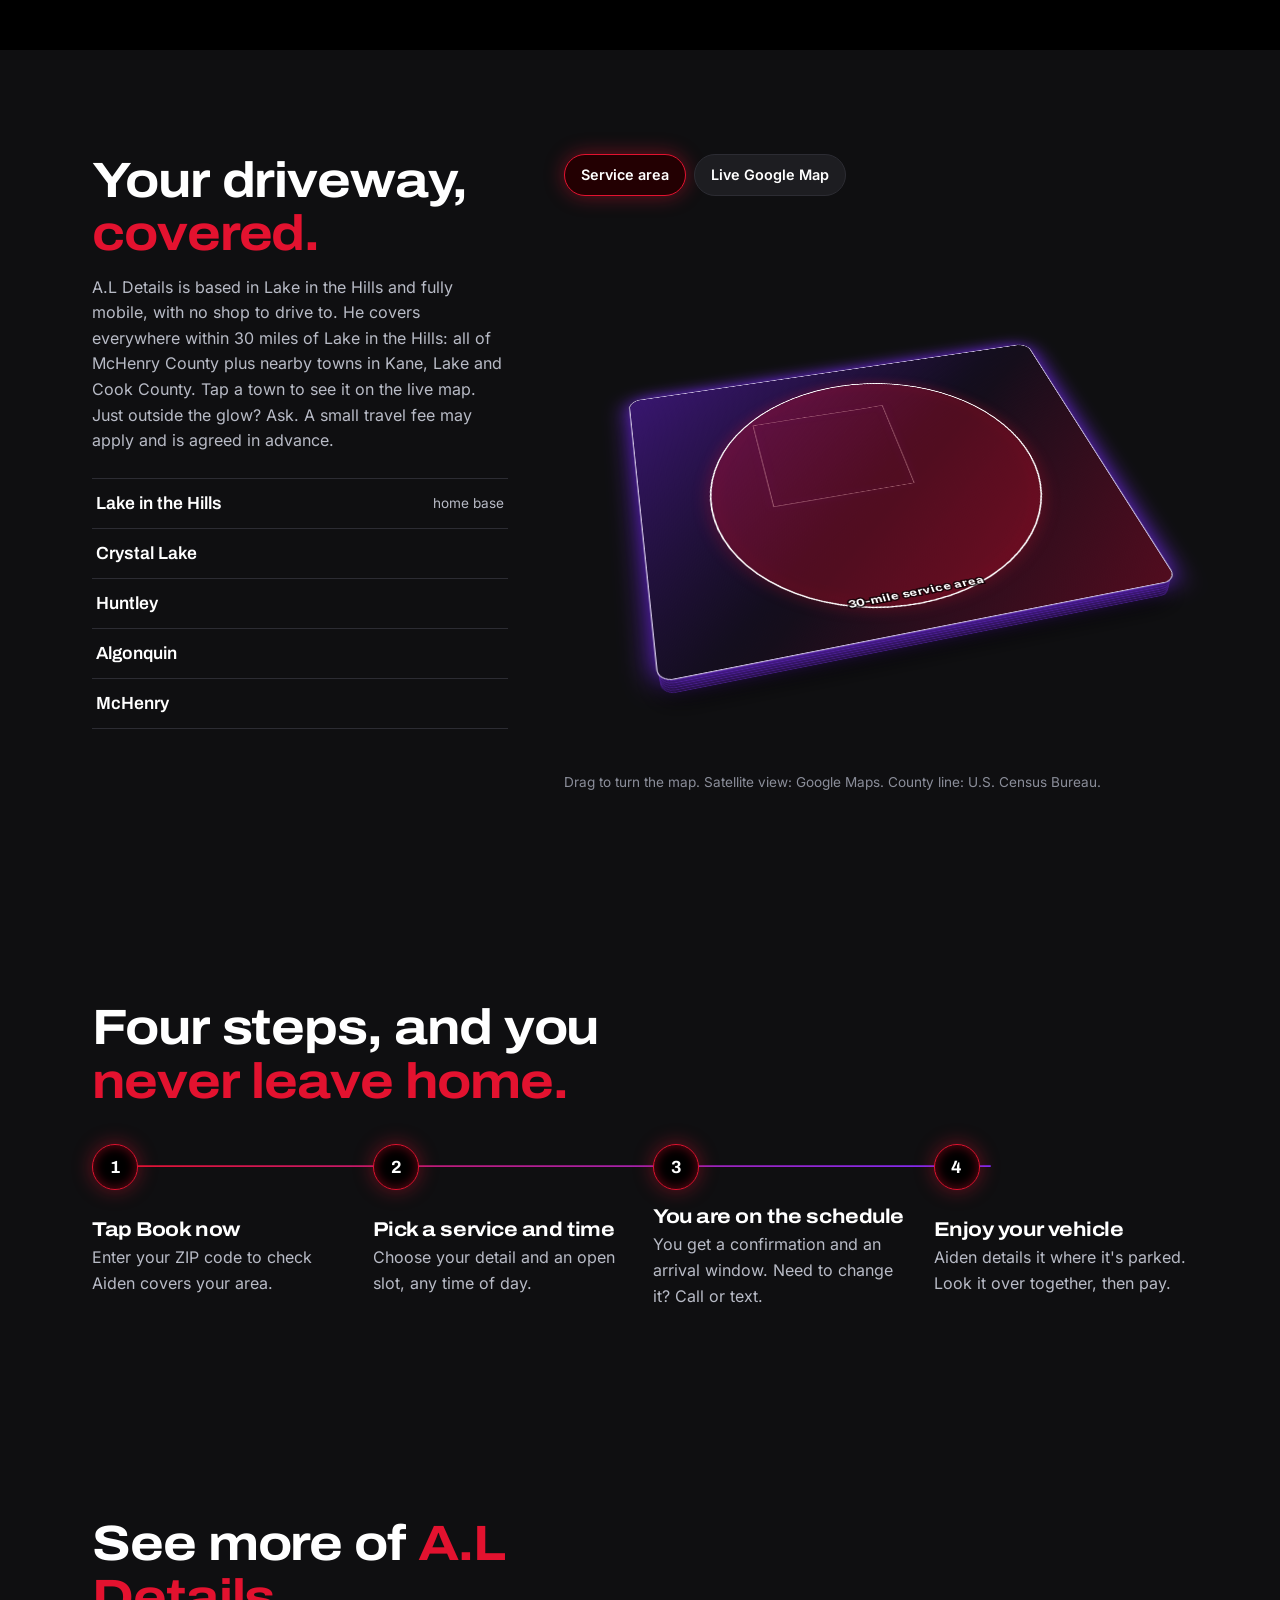
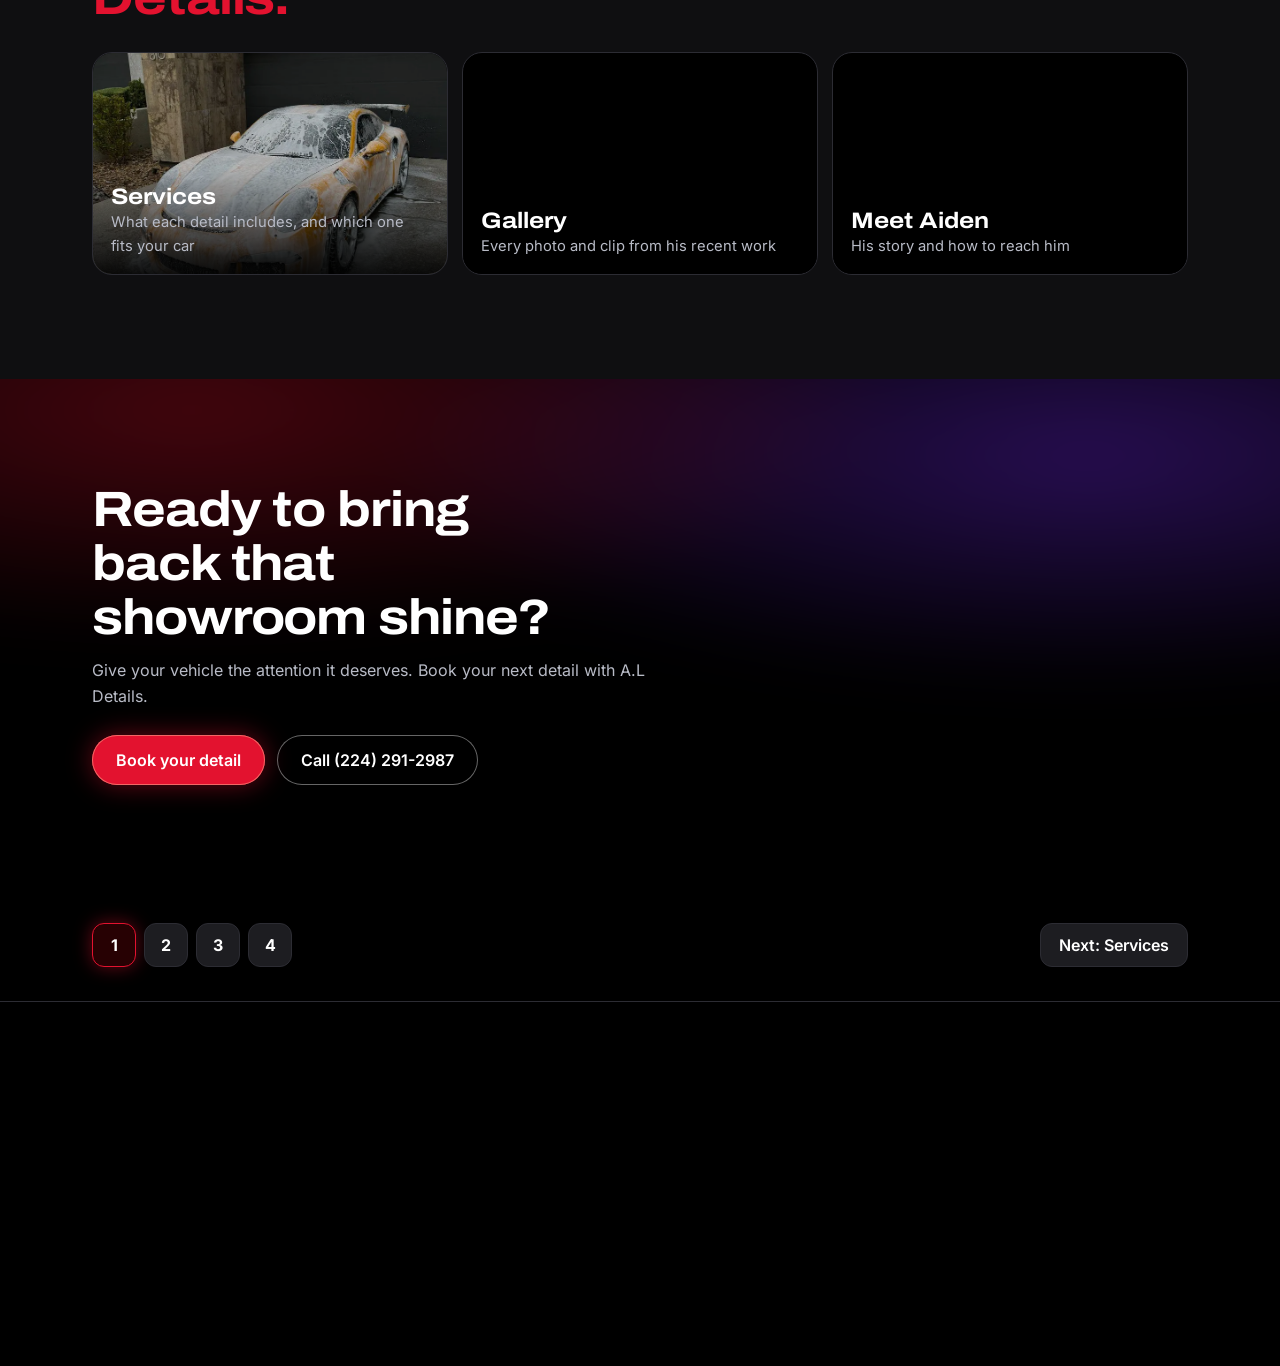
==== commit e5452a47: "Corvette hero video, 3 different cleaning videos Co-Authored-By: Claude Opus 5.5 <noreply@anthropic." ====
--- a/index.html
+++ b/index.html
@@ -14,7 +14,7 @@
 <link rel="icon" href="/assets/img/logo.png">
 <link rel="preconnect" href="https://widget.zenbooker.com">
 <link rel="preload" as="font" type="font/woff2" href="/vendor/fonts/archivo-latin-wdth-normal.woff2" crossorigin>
-<link rel="stylesheet" href="/css/al.css?v=01a624ef">
+<link rel="stylesheet" href="/css/al.css?v=fae2d85f">
 <link rel="stylesheet" href="/vendor/img-comparison-slider.css">
 <script type="application/ld+json">
 {"@context":"https://schema.org","@type":"AutomotiveBusiness","@id":"https://alautodetailing.com/#business",
@@ -35,9 +35,9 @@
 {"@type":"Offer","itemOffered":{"@type":"Service","name":"Seat and Carpet Shampoo Extraction"}},
 {"@type":"Offer","itemOffered":{"@type":"Service","name":"Pet Hair and Stain Removal"}}]}}
 </script>
-<link rel="preload" as="image" href="/assets/video/hero-wash-poster.webp" media="(max-width: 899px)" fetchpriority="high">
-<link rel="preload" as="image" href="/assets/video/short-bmw-poster.webp" media="(min-width: 900px)" fetchpriority="high">
-<link rel="preload" as="video" href="/assets/video/hero-wash.mp4" type="video/mp4" media="(max-width: 899px)">
+<link rel="preload" as="image" href="/assets/video/hero-corvette-poster.webp" media="(max-width: 899px)" fetchpriority="high">
+<link rel="preload" as="image" href="/assets/video/hero-corvette-poster.webp" media="(min-width: 900px)" fetchpriority="high">
+<link rel="preload" as="video" href="/assets/video/hero-corvette.mp4" type="video/mp4" media="(max-width: 899px)">
 <script>try{if(sessionStorage.getItem("alIntro")||innerWidth<980||matchMedia("(prefers-reduced-motion: reduce)").matches)document.documentElement.classList.add("no-intro")}catch(e){document.documentElement.classList.add("no-intro")}</script>
 <noscript><style>.intro{display:none}.load .hero h1,.load .hero p,.pre{opacity:1!important;transform:none!important}</style></noscript>
 </head>
@@ -60,11 +60,11 @@
 </header>
 <main>
 <section class="hero hero2" id="home">
- <video class="hero-bg" id="heroBg" muted playsinline loop preload="none" poster="/assets/video/hero-wash-poster.webp" aria-hidden="true" data-src="/assets/video/hero-wash.mp4"></video>
+ <video class="hero-bg" id="heroBg" muted playsinline loop preload="none" poster="/assets/video/hero-corvette-poster.webp" aria-hidden="true" data-src="/assets/video/hero-corvette.mp4"></video>
  <div class="hero-wall" aria-hidden="true">
+  <video muted playsinline loop preload="none" poster="/assets/video/short-wagoneer-poster.webp" data-src="/assets/video/short-wagoneer.mp4"></video>
+  <video muted playsinline loop preload="none" poster="/assets/video/hero-corvette-poster.webp" data-src="/assets/video/hero-corvette.mp4"></video>
   <video muted playsinline loop preload="none" poster="/assets/video/short-scrub-poster.webp" data-src="/assets/video/short-scrub.mp4"></video>
-  <video muted playsinline loop preload="none" poster="/assets/video/short-bmw-poster.webp" data-src="/assets/video/short-bmw.mp4"></video>
-  <video muted playsinline loop preload="none" poster="/assets/video/short-wipe-poster.webp" data-src="/assets/video/short-wipe.mp4"></video>
  </div>
  <div class="wrap hero2-in">
   <div class="hero-copy">
@@ -79,9 +79,9 @@
 <section class="sec shorts" id="shorts" aria-label="Short videos of A.L Details at work">
  <div class="wrap">
   <div class="reels shorts-row">
+   <figure class="reel"><video muted loop playsinline preload="none" poster="/assets/video/short-wagoneer-poster.webp" data-src="/assets/video/short-wagoneer.mp4" aria-label="Aiden foaming a white Grand Wagoneer in a driveway"></video><figcaption>Foam bath, Grand Wagoneer</figcaption></figure>
    <figure class="reel"><video muted loop playsinline preload="none" poster="/assets/video/short-scrub-poster.webp" data-src="/assets/video/short-scrub.mp4" aria-label="Aiden hand-washing a foamed Porsche"></video><figcaption>Hand wash, Porsche</figcaption></figure>
-   <figure class="reel"><video muted loop playsinline preload="none" poster="/assets/video/short-bmw-poster.webp" data-src="/assets/video/short-bmw.mp4" aria-label="Blue BMW covered in foam in a driveway"></video><figcaption>Foam bath, BMW</figcaption></figure>
-   <figure class="reel"><video muted loop playsinline preload="none" poster="/assets/video/short-wipe-poster.webp" data-src="/assets/video/short-wipe.mp4" aria-label="Aiden wiping down the front of a Porsche"></video><figcaption>Detail work, up close</figcaption></figure>
+   <figure class="reel"><video muted loop playsinline preload="none" poster="/assets/video/short-corvette-poster.webp" data-src="/assets/video/short-corvette.mp4" aria-label="Aiden hand-washing the hood of a foamed Corvette"></video><figcaption>Hand wash, Corvette</figcaption></figure>
   </div>
  </div>
 </section>
@@ -181,7 +181,7 @@
 <div class="bar"><a href="tel:+12242912987">Call</a><a href="sms:+12242912987">Text</a><a class="go" href="/book/" data-book>Book now</a></div>
 
 <script src="/js/media.js?v=25206481"></script>
-<script src="/js/site-data.js?v=becd527e"></script>
+<script src="/js/site-data.js?v=5a20d531"></script>
 <script type="module" src="/vendor/img-comparison-slider.js"></script>
 <script src="/js/al.js?v=0939c895" defer></script>
 </body>
--- a/css/al.css
+++ b/css/al.css
@@ -1 +1 @@
-@font-face{font-family:Archivo;src:url(../vendor/fonts/archivo-latin-wdth-normal.woff2) format("woff2");font-weight:100 900;font-stretch:62% 125%;font-display:swap}@font-face{font-family:Inter;src:url(../vendor/fonts/inter-latin-wght-normal.woff2) format("woff2");font-weight:100 900;font-display:swap}@property --ang{syntax:"<angle>";inherits:false;initial-value:0deg}:root{--black:#000;--coal:#121214;--steel:#1d1d21;--line:#2c2c33;--white:#fff;--silver:#b8bbc6;--dim:#8b8e9a;--red:#e3122f;--purple:#7b2cff;--mix:0%;--accent:color-mix(in oklab,var(--red),var(--purple) var(--mix));--glow:color-mix(in oklab,var(--accent),transparent 55%);--display:"Archivo","Helvetica Neue",Arial,sans-serif;--body:"Inter",system-ui,-apple-system,"Segoe UI",Roboto,sans-serif;--pad:20px;--max:1160px}*{box-sizing:border-box}[hidden]{display:none!important}main{overflow-x:clip}html{-webkit-text-size-adjust:100%}body{margin:0;background:var(--black);color:var(--white);font:400 1rem/1.6 var(--body);-webkit-font-smoothing:antialiased;padding-bottom:64px;overflow-x:hidden}img,video{display:block;max-width:100%}a{color:inherit}h1,h2,h3{font-family:var(--display);font-weight:700;line-height:1.08;margin:0;letter-spacing:-.022em}h1,h2,h3,.brand,.menu a,.trust b,.marq div,.proc-list b,.steps li:before,.sig,.towns button,.faq summary,.intro-name,.stp legend,.slot b,.soc-n{font-variation-settings:"wdth" 114}h2{font-size:clamp(1.85rem,5.4vw,3.1rem);max-width:17ch}h3{font-size:1.25rem;line-height:1.2}p{margin:0}.wrap{max-width:var(--max);margin:0 auto;padding:0 var(--pad)}.lede{color:var(--silver);max-width:56ch;margin-top:14px}.sec{padding:72px 0;position:relative}.sec-coal{background:#121214e0}.sec-white{background:var(--white);color:#0a0a0c}.sec-white .lede{color:#4a4b55}:focus-visible{outline:2px solid var(--white);outline-offset:3px;border-radius:4px}.sec-white :focus-visible{outline-color:#000}.sr{position:absolute;width:1px;height:1px;overflow:hidden;clip-path:inset(50%)}.progress{position:fixed;inset:0 0 auto;height:3px;z-index:60;pointer-events:none}.progress i{display:block;height:100%;width:100%;transform-origin:0 50%;transform:scaleX(0);background:linear-gradient(90deg,var(--red),var(--purple));box-shadow:0 0 12px var(--glow)}.btn{display:inline-flex;align-items:center;justify-content:center;gap:8px;min-height:50px;padding:0 24px;border-radius:999px;border:0;font:600 1rem var(--body);text-decoration:none;cursor:pointer;position:relative;color:#fff;background:var(--accent);box-shadow:0 0 0 1px color-mix(in oklab,var(--accent),#fff 25%) inset,0 0 26px var(--glow);transition:box-shadow .25s}.btn:hover{box-shadow:0 0 0 1px #fff inset,0 0 44px var(--glow)}.btn-ghost{background:transparent;box-shadow:0 0 0 1px #fff6 inset}.btn-ghost:hover{box-shadow:0 0 0 1px #fff inset,0 0 26px #fff3}.btn-dark{background:#000;box-shadow:none}.sheen{overflow:hidden}.sheen:after{content:"";position:absolute;inset:0;background:linear-gradient(105deg,transparent 35%,#ffffff66 50%,transparent 65%);transform:translate(-120%);animation:sheen 4.5s ease-in-out infinite}@keyframes sheen{0%,60%{transform:translate(-120%)}85%,to{transform:translate(120%)}}.promo{background:linear-gradient(90deg,var(--red),var(--purple));font-size:.9rem;text-align:center;padding:7px 14px;font-weight:500}.promo a{font-weight:700}.hdr{position:sticky;top:0;z-index:50;background:#000c;backdrop-filter:blur(14px);-webkit-backdrop-filter:blur(14px);border-bottom:1px solid #ffffff14}.hdr .wrap{display:flex;align-items:center;justify-content:space-between;height:64px;gap:14px}.brand{display:flex;align-items:center;gap:10px;text-decoration:none;font:700 1.1rem var(--display)}.brand img{width:40px;height:40px;object-fit:contain;border-radius:8px}.nav{display:none;gap:26px}.nav a{text-decoration:none;color:var(--silver);font-size:.95rem;position:relative;padding:6px 0}.nav a:after{content:"";position:absolute;left:0;right:0;bottom:0;height:2px;background:var(--accent);transform:scaleX(0);transform-origin:0;transition:transform .25s;box-shadow:0 0 10px var(--glow)}.nav a:hover{color:#fff}.nav a:hover:after{transform:scaleX(1)}.hdr .btn{min-height:42px;padding:0 18px;font-size:.92rem}.burger{width:44px;height:44px;border:0;background:none;color:#fff;display:grid;place-items:center;cursor:pointer}.burger span,.burger span:before,.burger span:after{content:"";display:block;width:22px;height:2px;background:#fff;border-radius:2px;transition:transform .25s,opacity .2s;position:relative}.burger span:before{position:absolute;top:-7px}.burger span:after{position:absolute;top:7px}[data-menu=open] .burger span{background:transparent}[data-menu=open] .burger span:before{transform:translateY(7px) rotate(45deg)}[data-menu=open] .burger span:after{transform:translateY(-7px) rotate(-45deg)}.menu{position:fixed;inset:64px 0 0;background:#000;z-index:49;padding:26px var(--pad);display:none;flex-direction:column;gap:4px;overflow:auto}[data-menu=open] .menu{display:flex}.menu a{font:700 1.9rem var(--display);text-decoration:none;padding:12px 0;border-bottom:1px solid var(--line)}.menu .btn{margin-top:20px;font:600 1rem var(--body);border:0}.slides{position:absolute;inset:0}.slides img{position:absolute;inset:0;width:100%;height:100%;object-fit:cover;opacity:0;transition:opacity 1.4s}.slides img.on{opacity:1;animation:ken 9s ease-out forwards}@keyframes ken{0%{transform:scale(1.02)}to{transform:scale(1.12)}}.hero .lamp{position:absolute;z-index:1;width:70vmax;height:70vmax;left:0;top:0;margin:-35vmax 0 0 -35vmax;transform:translate3d(var(--lx,70vw),var(--ly,30vh),0);background:radial-gradient(closest-side,color-mix(in oklab,var(--accent),transparent 72%),transparent);pointer-events:none;transition:transform .6s cubic-bezier(.2,.8,.2,1);will-change:transform}.gloss{background:linear-gradient(100deg,#fff 0%,#fff 38%,var(--red) 47%,var(--purple) 55%,#fff 64%,#fff 100%);background-size:300% 100%;-webkit-background-clip:text;background-clip:text;color:transparent;animation:gloss 7s ease-in-out infinite}@keyframes gloss{0%{background-position:100% 0}60%,to{background-position:0 0}}.cta{display:flex;flex-wrap:wrap;gap:12px;margin-top:26px}.hear b{display:inline-block;width:8px;height:8px;border-radius:50%;background:var(--accent);box-shadow:0 0 10px var(--accent);margin-right:8px;animation:ping2 1.6s ease-in-out infinite}@keyframes ping2{50%{transform:scale(1.7);opacity:.5}}.rot{margin-top:16px!important;font-weight:600;color:var(--silver)!important;font-size:1rem!important}#rot{display:inline-block;color:var(--accent);text-shadow:0 0 18px var(--glow);min-width:9ch}#rot.sw{animation:rotIn .5s cubic-bezier(.2,.8,.2,1)}@keyframes rotIn{0%{opacity:0;transform:translateY(60%) rotateX(-70deg)}}.hero p{transition-delay:.12s}.hero .cta{transition-delay:.24s}.trust{border-block:1px solid var(--line);background:var(--coal)}.trust ul{list-style:none;margin:0;padding:0;display:grid;grid-template-columns:1fr 1fr}.trust li{padding:18px var(--pad);border-bottom:1px solid var(--line);font-size:.95rem;color:var(--silver)}.trust li:nth-child(odd){border-right:1px solid var(--line)}.trust b{display:block;color:#fff;font:700 1.05rem var(--display);margin-bottom:2px}.marq{overflow:hidden;border-bottom:1px solid var(--line);padding:14px 0;background:#000}.marq div{display:flex;gap:44px;width:max-content;animation:marq 38s linear infinite;font:700 1.05rem var(--display);color:transparent;-webkit-text-stroke:1px #ffffff80;white-space:nowrap}.marq span:nth-child(2n){-webkit-text-stroke:0;color:var(--accent);text-shadow:0 0 18px var(--glow)}@keyframes marq{to{transform:translate(-50%)}}.pick{display:grid;gap:26px;margin-top:34px}.pick>*,.split>*,.area>*,.about>*,.book-grid>*{min-width:0}.pick fieldset{border:0;margin:0;padding:0;min-width:0}.pick legend{font-weight:600;margin-bottom:10px;padding:0}.chips{display:flex;gap:8px;overflow-x:auto;margin:0 calc(var(--pad)*-1);padding:4px var(--pad) 10px;scrollbar-width:none}.chips::-webkit-scrollbar{display:none}.chips label{flex:none;cursor:pointer;position:relative}.chips input{position:absolute;opacity:0;pointer-events:none}.chips span{display:block;padding:13px 18px;border-radius:999px;border:1px solid var(--line);background:var(--steel);font-size:.97rem;transition:border-color .2s,box-shadow .2s,background .2s}.chips input:checked+span{border-color:var(--accent);background:color-mix(in oklab,var(--accent),#000 72%);box-shadow:0 0 22px var(--glow)}.chips input:focus-visible+span{outline:2px solid #fff;outline-offset:2px}.rec{position:relative;border-radius:22px;padding:1px;background:conic-gradient(from var(--ang),var(--red),var(--purple),#ffffff55,var(--red));animation:spin 7s linear infinite;box-shadow:0 0 50px color-mix(in oklab,var(--accent),transparent 78%)}@keyframes spin{to{--ang:360deg}}.rec-in{background:#0b0b0d;border-radius:21px;padding:26px 22px}.rec small{color:var(--silver);font-size:.9rem}.rec h3{font-size:clamp(1.5rem,4.6vw,2.2rem);margin:6px 0 10px}.rec p{color:var(--silver);max-width:52ch}.rec ul{list-style:none;display:flex;flex-wrap:wrap;gap:8px;padding:0;margin:16px 0 20px}.rec li{border:1px solid var(--line);border-radius:999px;padding:5px 12px;font-size:.88rem}.rec.swap .rec-in>*{animation:swap .35s ease-out}@keyframes swap{0%{opacity:0;transform:translateY(8px)}}.gaps{display:grid;gap:0;margin-top:34px;border-top:1px solid #d9d9df}.gap{display:grid;grid-template-columns:auto 1fr;gap:16px;padding:20px 0;border-bottom:1px solid #d9d9df;align-items:start}.gap i{width:12px;height:12px;border-radius:50%;margin-top:8px;background:var(--accent);box-shadow:0 0 0 5px color-mix(in oklab,var(--accent),transparent 80%)}.gap h3{font-size:1.15rem}.gap p{color:#4a4b55;margin-top:4px;max-width:60ch}.vs{margin-top:34px;border-radius:20px;overflow:hidden;position:relative}.vs img{width:100%;aspect-ratio:4/3;object-fit:cover}.cards{display:grid;gap:16px;margin-top:36px}.card{position:relative;border-radius:20px;overflow:hidden;background:var(--steel);border:1px solid var(--line);display:grid;grid-template-rows:auto 1fr;transition:border-color .3s,box-shadow .3s}.card:hover{border-color:var(--accent);box-shadow:0 0 40px color-mix(in oklab,var(--accent),transparent 72%)}.card .ph{aspect-ratio:4/3;overflow:hidden;background:#0a0a0c}.card .ph img{width:100%;height:100%;object-fit:cover}.card-b{padding:20px;display:grid;gap:10px;align-content:start}.card ul{margin:0;padding-left:18px;color:var(--silver);font-size:.97rem}.card li::marker{color:var(--accent)}.card .go{font-weight:600;text-decoration:none;color:#fff;border-bottom:1px solid var(--accent);justify-self:start;padding-bottom:2px;margin-top:4px}.flag{position:absolute;top:14px;left:14px;z-index:2;background:#000;border:1px solid var(--accent);border-radius:999px;padding:4px 12px;font-size:.82rem;font-weight:600;box-shadow:0 0 18px var(--glow)}.addons{margin-top:34px}.addons ul{list-style:none;padding:0;margin:12px 0 0;display:flex;flex-wrap:wrap;gap:8px}.addons li{border:1px solid var(--line);background:var(--steel);border-radius:999px;padding:8px 14px;font-size:.93rem}.slot{display:grid;place-items:center;text-align:center;border:2px dashed #ffffff55;border-radius:16px;color:var(--silver);font-size:.9rem;padding:18px;background:repeating-linear-gradient(135deg,#ffffff08 0 12px,transparent 12px 24px);min-height:160px}.slot b{display:block;color:#fff;font-family:var(--display)}html:not([data-draft]) [data-draft-only]{display:none!important}.ba{display:grid;gap:16px;margin-top:36px}.ba figure{margin:0}.ba figcaption{margin-top:10px;font-weight:600}img-comparison-slider{--divider-width:2px;--divider-color:#fff;--default-handle-opacity:1;border-radius:16px;overflow:hidden;width:100%;display:block;outline:0}img-comparison-slider img{width:100%;aspect-ratio:3/4;object-fit:cover}.ba-w{position:relative}.ba-tag{position:absolute;top:12px;z-index:2;background:#000000b8;border:1px solid #ffffff40;border-radius:999px;padding:4px 12px;font-size:.82rem;font-weight:600;pointer-events:none;-webkit-backdrop-filter:blur(6px);backdrop-filter:blur(6px)}.ba-tag.a{left:12px}.ba-tag.b{right:12px;border-color:var(--accent);box-shadow:0 0 16px var(--glow)}.ba-slot{display:grid;grid-template-columns:1fr 1fr;gap:0;aspect-ratio:3/4;border-radius:16px;overflow:hidden;position:relative}.ba-slot .slot{border-radius:0;min-height:0}.ba-slot .slot+.slot{border-left:0}.ba-slot:after{content:"";position:absolute;left:50%;top:0;bottom:0;width:2px;background:#fff;box-shadow:0 0 16px var(--accent)}.gbadge{display:inline-flex;align-items:center;gap:12px;margin-top:22px;border:1px solid #d9d9df;border-radius:999px;padding:8px 18px;text-decoration:none;font-weight:600}.stars{color:var(--red);letter-spacing:2px}.revs{display:grid;gap:14px;margin-top:30px}.rev{border:1px solid #d9d9df;border-radius:18px;padding:22px;background:#fff;display:grid;gap:10px;align-content:start}.rev blockquote{margin:0;font-size:1.08rem;line-height:1.45}.rev footer{color:#4a4b55;font-size:.92rem}.rev footer b{color:#0a0a0c}.rev a{font-weight:600;font-size:.92rem}.rev[data-draft-only]{border-style:dashed;border-color:#9a9aa5}.rev .tagd{font-size:.8rem;color:#7a2a2a;background:#fdecec;border-radius:6px;padding:2px 8px;justify-self:start}.steps{list-style:none;counter-reset:s;margin:36px 0 0;padding:0;display:grid;gap:0}.steps li{counter-increment:s;display:grid;grid-template-columns:56px 1fr;gap:14px;padding-bottom:30px;position:relative}.steps li:before{content:counter(s);width:44px;height:44px;border-radius:50%;display:grid;place-items:center;font:700 1.1rem var(--display);border:1px solid var(--accent);box-shadow:0 0 20px var(--glow),0 0 12px var(--glow) inset;background:#000;z-index:1}.steps{position:relative;--fill:100%}.steps:before{content:"";position:absolute;left:21px;top:22px;bottom:40px;width:2px;background:linear-gradient(var(--red),var(--purple));clip-path:inset(0 0 calc(100% - var(--fill)) 0);box-shadow:0 0 12px var(--glow)}.steps p{color:var(--silver);margin-top:4px}.about{display:grid;gap:28px}.about video,.about .slot{width:100%;border-radius:20px;aspect-ratio:4/5;object-fit:cover;background:#000;max-height:560px}.about .frame{position:relative;border-radius:21px;padding:1px;background:conic-gradient(from var(--ang),var(--red),var(--purple),transparent 60%,var(--red));animation:spin 9s linear infinite}.about .frame>*{display:block}.about p+p{margin-top:14px}.about .body p{color:var(--silver);max-width:54ch}.sig{font:700 1.3rem var(--display);margin-top:20px}.sig small{display:block;font:400 .95rem var(--body);color:var(--dim)}.area{display:grid;gap:26px}.towns{list-style:none;margin:24px 0 0;padding:0;border-top:1px solid var(--line)}.towns li{border-bottom:1px solid var(--line)}.towns button{all:unset;box-sizing:border-box;cursor:pointer;display:flex;justify-content:space-between;align-items:center;width:100%;padding:15px 4px;font:600 1.1rem var(--display)}.towns button:hover,.towns button[aria-pressed=true]{color:var(--accent);text-shadow:0 0 18px var(--glow)}.towns button:focus-visible{outline:2px solid #fff}.towns a{font:400 .9rem var(--body);color:var(--silver)}@keyframes ping{0%{transform:scale(1);opacity:.9}to{transform:scale(3.6);opacity:0}}.zone{filter:drop-shadow(0 0 10px var(--purple));stroke-dasharray:8 8;animation:dash 1.4s linear infinite}@keyframes dash{to{stroke-dashoffset:-16}}.faq{margin-top:30px;border-top:1px solid var(--line)}.faq details{border-bottom:1px solid var(--line)}.faq summary{list-style:none;cursor:pointer;padding:20px 40px 20px 0;font:600 1.12rem var(--display);position:relative}.faq summary::-webkit-details-marker{display:none}.faq summary:after{content:"+";position:absolute;right:6px;top:16px;font:400 1.6rem var(--body);color:var(--accent);transition:transform .25s}.faq details[open] summary:after{transform:rotate(45deg)}.faq details p{color:var(--silver);padding:0 0 22px;max-width:64ch}.book{position:relative;overflow:hidden;isolation:isolate}.book:before{content:"";position:absolute;z-index:-1;inset:-30% -20% auto;height:90%;background:radial-gradient(40% 50% at 25% 40%,color-mix(in oklab,var(--red),transparent 70%),transparent),radial-gradient(40% 50% at 75% 50%,color-mix(in oklab,var(--purple),transparent 68%),transparent);filter:blur(30px);animation:drift 14s ease-in-out infinite alternate}@keyframes drift{to{transform:translate(4%,6%) scale(1.1)}}.book-grid{display:grid;gap:30px;margin-top:8px}.book h2{max-width:14ch}.contact{display:grid;gap:10px;margin-top:26px}.contact a{display:flex;justify-content:space-between;align-items:center;text-decoration:none;border:1px solid var(--line);background:#00000080;border-radius:14px;padding:14px 18px;font-weight:600}.contact a:hover{border-color:var(--accent);box-shadow:0 0 22px var(--glow)}.contact small{font-weight:400;color:var(--silver)}form.q{background:#0b0b0d;border:1px solid var(--line);border-radius:22px;padding:22px;display:grid;gap:14px}form.q label{display:grid;gap:6px;font-size:.93rem;font-weight:600}form.q input,form.q select,form.q textarea{font:inherit;font-weight:400;color:#fff;background:var(--steel);border:1px solid var(--line);border-radius:12px;padding:13px 14px;width:100%}form.q input:focus,form.q select:focus,form.q textarea:focus{outline:0;border-color:var(--accent);box-shadow:0 0 0 3px color-mix(in oklab,var(--accent),transparent 70%)}form.q input[type=file]{padding:10px}.row2{display:grid;gap:14px}.hp{position:absolute;left:-9999px}.msg{border-radius:14px;padding:16px;font-weight:500}.msg-ok{background:#0f2a17;border:1px solid #2f8f4d}.msg-err{background:#2a0f12;border:1px solid var(--red)}.fine{font-size:.85rem;color:var(--dim)}.ftr{border-top:1px solid var(--line);padding:48px 0 34px;color:var(--silver);font-size:.95rem}.ftr-grid{display:grid;gap:28px}.ftr h3{font-size:1rem;color:#fff;margin-bottom:10px}.ftr ul{list-style:none;margin:0;padding:0;display:grid;gap:6px}.ftr a{text-decoration:none}.ftr a:hover{color:#fff;text-decoration:underline}.ftr .legal{margin-top:34px;padding-top:20px;border-top:1px solid var(--line);font-size:.85rem;color:var(--dim)}.bar{position:fixed;inset:auto 0 0;z-index:55;display:grid;grid-template-columns:1fr 1fr 1.4fr;background:#000;border-top:1px solid var(--line);padding-bottom:env(safe-area-inset-bottom)}.bar a{display:grid;place-items:center;height:60px;text-decoration:none;font-weight:600}.bar a+a{border-left:1px solid var(--line)}.bar .go{background:var(--accent);box-shadow:0 0 30px var(--glow)}.rise .w{display:inline-block;overflow:hidden;vertical-align:top;padding-bottom:.12em;margin-bottom:-.12em}.rise .w>span{display:inline-block}.wr .w>span{transform:translateY(110%);transition:transform .9s cubic-bezier(.2,.8,.2,1)}.wr.in .w>span{transform:none}.wr .w:nth-child(2)>span{transition-delay:.05s}.wr .w:nth-child(3)>span{transition-delay:.1s}.wr .w:nth-child(4)>span{transition-delay:.15s}.wr .w:nth-child(n+5)>span{transition-delay:.2s}@media(min-width:720px){:root{--pad:32px}.sec{padding:104px 0}.trust ul{grid-template-columns:repeat(4,1fr)}.trust li{border-bottom:0;border-right:1px solid var(--line)}.trust li:last-child{border-right:0}.cards{grid-template-columns:repeat(2,1fr)}.ba,.revs{grid-template-columns:repeat(3,1fr)}.row2{grid-template-columns:1fr 1fr}.ftr-grid{grid-template-columns:1.4fr 1fr 1fr 1fr}.chips{flex-wrap:wrap;overflow:visible;margin:0;padding:4px 0 0}}@media(min-width:980px){body{padding-bottom:0}.bar,.burger,.menu{display:none!important}.nav{display:flex}.cards{grid-template-columns:repeat(3,1fr)}.pick{grid-template-columns:1fr 1fr;align-items:start;gap:44px}.split{display:grid;grid-template-columns:1fr 1fr;gap:56px;align-items:center}.about{grid-template-columns:.8fr 1fr;gap:64px;align-items:center}.area{grid-template-columns:.8fr 1.2fr;gap:56px;align-items:start}.steps{grid-template-columns:repeat(4,1fr);gap:26px}.steps li{grid-template-columns:1fr;padding-bottom:0}.steps:before{inset:21px 18% auto 22px;width:auto;height:2px;background:linear-gradient(90deg,var(--red),var(--purple));clip-path:inset(0 calc(100% - var(--fill)) 0 0)}.book-grid{grid-template-columns:1fr 1fr;gap:64px;align-items:start}}@media(prefers-reduced-motion:reduce){*,*:before,*:after{animation:none!important;transition:none!important}.load .hero-copy>*,.load .bcard,.load .vcard{opacity:1;translate:none}.gloss{background-position:0 0}}#flakes{position:fixed;inset:0;width:100%;height:100%;z-index:-1;pointer-events:none}@property --r{syntax:"<length-percentage>";inherits:false;initial-value:0px}.intro{position:fixed;inset:0;z-index:100;background:#000;display:grid;place-items:center;--r:0px;-webkit-mask:radial-gradient(circle at 50% 46%,transparent var(--r),#000 calc(var(--r) + 2px));mask:radial-gradient(circle at 50% 46%,transparent var(--r),#000 calc(var(--r) + 2px));transition:--r 1.25s cubic-bezier(.7,0,.2,1),opacity .5s 1s}.intro.open{--r:140vmax;opacity:0;pointer-events:none}.intro-mark{display:grid;justify-items:center;gap:14px;text-align:center}.intro-mark img{width:84px;height:84px;object-fit:contain;border-radius:18px;animation:introLogo 1.5s cubic-bezier(.2,.8,.2,1) both;box-shadow:0 0 0 1px #fff2,0 0 60px var(--red),0 0 120px var(--purple)}@keyframes introLogo{0%{opacity:0;transform:scale(.6);filter:blur(12px)}60%{opacity:1;filter:none}to{transform:scale(1)}}.intro-name{font:800 clamp(2rem,9vw,4rem) var(--display);letter-spacing:-.02em;background:linear-gradient(100deg,#fff 30%,var(--red) 48%,var(--purple) 56%,#fff 72%);background-size:300% 100%;-webkit-background-clip:text;background-clip:text;color:transparent;animation:gloss 1.8s .2s ease-out both,introUp .9s .25s cubic-bezier(.2,.8,.2,1) both}.intro-line{color:var(--silver);animation:introUp .9s .5s cubic-bezier(.2,.8,.2,1) both}@keyframes introUp{0%{opacity:0;transform:translateY(18px)}}#introSkip{position:absolute;right:18px;bottom:18px;background:none;border:1px solid #ffffff44;color:#fff;border-radius:999px;padding:9px 16px;font:500 .9rem var(--body);cursor:pointer}.cur{position:fixed;left:0;top:0;width:34px;height:34px;margin:-17px 0 0 -17px;border-radius:50%;border:1px solid var(--accent);box-shadow:0 0 22px var(--glow),0 0 10px var(--glow) inset;pointer-events:none;z-index:90;opacity:0;transition:opacity .3s,scale .25s,background .25s;will-change:transform}.cur.on{opacity:1}.cur.hot{scale:1.9;background:color-mix(in oklab,var(--accent),transparent 80%)}@media(pointer:coarse){.cur{display:none}}.scrollcue{position:absolute;left:50%;bottom:14px;translate:-50% 0;width:26px;height:42px;border:1px solid #ffffff66;border-radius:14px;display:none}.scrollcue i{position:absolute;left:50%;top:8px;width:4px;height:8px;margin-left:-2px;border-radius:2px;background:var(--accent);box-shadow:0 0 10px var(--accent);animation:cue 1.8s ease-in-out infinite}@keyframes cue{0%{transform:translateY(0);opacity:1}70%,to{transform:translateY(14px);opacity:0}}.proc{position:relative;background:#000}.proc-pin{position:relative;overflow:hidden;display:grid;align-items:end}.proc-on .proc-pin{height:100svh;min-height:560px}.proc-media{position:absolute;inset:0}.proc-media img{position:absolute;inset:0;width:100%;height:100%;object-fit:cover;background:#0a0a0c;will-change:clip-path,transform}.proc-media img+img{clip-path:inset(100% 0 0 0)}.proc-media:after{content:"";position:absolute;inset:0;background:linear-gradient(180deg,#00000073,#00000026 35%,#000000e0 78%,#000)}.proc-copy{position:relative;padding-top:40px;padding-bottom:108px;width:100%}.proc-copy h2{max-width:14ch}.proc-list{list-style:none;margin:22px 0 0;padding:0;display:grid;gap:4px;max-width:520px}.proc-list li{padding:10px 0 10px 18px;border-left:2px solid #ffffff2b;opacity:.45;transition:opacity .35s,border-color .35s}.proc-list li span{display:block;color:var(--silver);font-size:.95rem;max-height:0;overflow:hidden;transition:max-height .4s}.proc-list b{font:700 1.15rem var(--display)}.proc-list li.on{opacity:1;border-color:var(--accent);box-shadow:-12px 0 24px -14px var(--accent)}.proc-list li.on span{max-height:4em}.proc-bar{height:2px;background:#fff2;margin-top:22px;max-width:520px}.proc-bar i{display:block;height:100%;background:linear-gradient(90deg,var(--red),var(--purple));transform-origin:0 50%;transform:scaleX(0);box-shadow:0 0 12px var(--glow)}html:not(.proc-on) .proc-media{position:relative;display:grid;grid-template-columns:1fr 1fr;gap:6px;padding:var(--pad)}html:not(.proc-on) .proc-media img{position:static;clip-path:none;aspect-ratio:4/3;border-radius:12px}html:not(.proc-on) .proc-media:after{display:none}html:not(.proc-on) .proc-list li{opacity:1}html:not(.proc-on) .proc-list li span{max-height:none}html:not(.proc-on) .proc-bar{display:none}html:not(.proc-on) .proc-copy{padding-bottom:20px}.cards{perspective:1200px}.card{transform-style:preserve-3d}.card .ph img{scale:1.16}.card .glare{position:absolute;inset:0;pointer-events:none;border-radius:inherit;opacity:0;transition:opacity .3s;background:radial-gradient(420px circle at var(--gx,50%) var(--gy,50%),#ffffff2e,transparent 55%);z-index:3}.card:hover .glare{opacity:1}.dots{position:fixed;right:18px;top:50%;translate:0 -50%;z-index:40;display:none;flex-direction:column;gap:12px}.dots a{width:10px;height:10px;border-radius:50%;border:1px solid #ffffff80;position:relative;background:#0006}.dots a.on{background:var(--accent);border-color:var(--accent);box-shadow:0 0 14px var(--accent)}.dots a span{position:absolute;right:20px;top:50%;translate:0 -50%;white-space:nowrap;font-size:.8rem;background:#000;border:1px solid var(--line);border-radius:999px;padding:3px 10px;opacity:0;pointer-events:none;transition:opacity .2s;color:#fff}.dots a:hover span,.dots a:focus-visible span{opacity:1}@media(min-width:980px){.scrollcue{display:block}.proc-copy{padding-bottom:56px}.dots{display:flex}}@keyframes introFail{to{visibility:hidden;opacity:0}}.intro{animation:introFail .01s 7s forwards}.bk{min-height:100svh;padding:34px 0 120px;position:relative;isolation:isolate}.bk:before{content:"";position:fixed;z-index:-1;inset:-20% -20% auto;height:80%;background:radial-gradient(38% 50% at 22% 40%,color-mix(in oklab,var(--red),transparent 74%),transparent),radial-gradient(40% 50% at 78% 45%,color-mix(in oklab,var(--purple),transparent 70%),transparent);filter:blur(40px);animation:drift 14s ease-in-out infinite alternate}.bk h1{font-size:clamp(2rem,6.4vw,3.4rem);font-weight:800;max-width:16ch;letter-spacing:-.02em}.bk-grid{display:grid;gap:22px;margin-top:26px}.bk-prog{display:grid;grid-template-columns:repeat(4,1fr);gap:8px;margin-top:22px;list-style:none;padding:0}.bk-prog li{font-size:.82rem;color:var(--dim);padding-top:10px;border-top:3px solid var(--line);transition:border-color .4s,color .4s}.bk-prog li.done,.bk-prog li.now{border-color:var(--accent);color:#fff}.bk-prog li.now{box-shadow:0 -8px 18px -10px var(--accent)}.sheet{position:relative;border-radius:24px;padding:1px;background:conic-gradient(from var(--ang),var(--red),var(--purple),#ffffff40,var(--red));animation:spin 8s linear infinite;box-shadow:0 0 70px color-mix(in oklab,var(--accent),transparent 80%)}.sheet form{background:#0b0b0d;border-radius:23px;padding:24px 20px;overflow:hidden}.stp{display:none;border:0;margin:0;padding:0;min-width:0}.stp.on{display:grid;gap:18px;animation:stpIn .45s cubic-bezier(.2,.8,.2,1)}.stp.back.on{animation-name:stpBack}@keyframes stpIn{0%{opacity:0;transform:translate(34px)}}@keyframes stpBack{0%{opacity:0;transform:translate(-34px)}}.stp legend{font:700 1.5rem var(--display);padding:0;margin-bottom:4px}.stp .hint{color:var(--silver);font-size:.95rem;margin-top:-10px}.tiles{display:grid;grid-template-columns:1fr 1fr;gap:10px}.tiles label{position:relative;cursor:pointer}.tiles input{position:absolute;opacity:0;pointer-events:none}.tiles span{display:grid;gap:2px;align-content:center;min-height:68px;padding:12px 14px;border-radius:16px;border:1px solid var(--line);background:var(--steel);font-weight:600;transition:border-color .2s,box-shadow .2s,background .2s,transform .2s}.tiles span small{font-weight:400;color:var(--silver);font-size:.82rem}.tiles input:checked+span{border-color:var(--accent);background:color-mix(in oklab,var(--accent),#000 74%);box-shadow:0 0 26px var(--glow);transform:translateY(-2px)}.tiles input:focus-visible+span{outline:2px solid #fff;outline-offset:2px}.tiles.one{grid-template-columns:1fr}.tiles.add span{min-height:48px;font-weight:500;font-size:.95rem}.sheet label.f{display:grid;gap:6px;font-size:.93rem;font-weight:600}.sheet input:not([type=radio]):not([type=checkbox]),.sheet textarea{font:inherit;font-weight:400;color:#fff;background:var(--steel);border:1px solid var(--line);border-radius:12px;padding:13px 14px;width:100%}.sheet input:focus,.sheet textarea:focus{outline:0;border-color:var(--accent);box-shadow:0 0 0 3px color-mix(in oklab,var(--accent),transparent 70%)}.bk-nav{display:flex;justify-content:space-between;gap:12px;margin-top:22px}.bk-nav .btn[hidden]{display:none}.bk-err{color:#ff8f9c;font-size:.92rem;min-height:1.2em;margin-top:10px}.ticket{border:1px dashed #ffffff40;border-radius:20px;padding:20px;background:#00000080;-webkit-backdrop-filter:blur(8px);backdrop-filter:blur(8px)}.ticket h2{font-size:1.15rem;max-width:none}.ticket dl{margin:14px 0 0;display:grid;gap:10px}.ticket dt{font-size:.8rem;color:var(--dim)}.ticket dd{margin:0;font-weight:600;min-height:1.4em}.ticket dd.set{animation:pop .4s ease-out}@keyframes pop{0%{color:var(--accent);transform:translate(6px)}}.ticket .fine{margin-top:14px}.bk-done{text-align:center;padding:30px 10px}.bk-done .check{width:84px;height:84px;border-radius:50%;margin:0 auto 18px;display:grid;place-items:center;border:2px solid var(--accent);box-shadow:0 0 40px var(--glow),0 0 20px var(--glow) inset;font-size:2.2rem;animation:pop2 .6s cubic-bezier(.2,1.4,.4,1)}@keyframes pop2{0%{transform:scale(.3);opacity:0}}@media(min-width:980px){.bk-grid{grid-template-columns:1.25fr .75fr;gap:36px;align-items:start}.ticket{position:sticky;top:92px}.tiles.v{grid-template-columns:repeat(3,1fr)}.sheet form{padding:34px}}.hue{font-style:normal;animation:hue 7s ease-in-out infinite}@keyframes hue{30%{color:var(--red)}65%{color:var(--purple)}}.sec-white .hue{animation-name:hueW}@keyframes hueW{30%{color:var(--red)}65%{color:var(--purple)}}.gal-f{margin:12px 0 0!important;padding:0!important;flex-wrap:wrap;overflow:visible!important}.gal-f button{font:500 .9rem var(--body);color:#fff;background:var(--steel);border:1px solid var(--line);border-radius:999px;padding:9px 16px;min-height:42px;cursor:pointer;transition:border-color .2s,box-shadow .2s,background .2s}.gal-f button[aria-pressed=true]{border-color:var(--accent);background:color-mix(in oklab,var(--accent),#000 72%);box-shadow:0 0 20px var(--glow)}.soc{display:grid;gap:14px;margin-top:30px;perspective:1200px}.soc-c{position:relative;display:grid;gap:4px;padding:28px 24px;border-radius:22px;text-decoration:none;background:linear-gradient(140deg,#17171b,#0b0b0d);border:1px solid var(--line);overflow:hidden;transform-style:preserve-3d;transition:border-color .3s,box-shadow .3s}.soc-c:before{content:"";position:absolute;inset:-40%;background:conic-gradient(from var(--ang),transparent 0 70%,var(--red),var(--purple),transparent);animation:spin 6s linear infinite;opacity:0;transition:opacity .4s}.soc-c:after{content:"";position:absolute;inset:1px;border-radius:21px;background:linear-gradient(140deg,#17171b,#0b0b0d)}.soc-c>*{position:relative;z-index:1}.soc-c:hover,.soc-c:focus-visible{border-color:transparent;box-shadow:0 0 50px color-mix(in oklab,var(--accent),transparent 70%)}.soc-c:hover:before,.soc-c:focus-visible:before{opacity:1}.soc-n{font:800 clamp(1.9rem,6vw,2.8rem) var(--display);letter-spacing:-.03em;animation:hue 7s ease-in-out infinite}.soc-c+.soc-c .soc-n{animation-delay:-3.5s}.soc-h{color:var(--silver)}.soc-go{margin-top:14px;font-weight:600;border-bottom:1px solid var(--accent);justify-self:start;padding-bottom:2px}.mapbox{min-width:0}.map-tabs{display:flex;gap:8px;margin-bottom:6px}.map-tabs button{font:600 .9rem var(--body);color:#fff;background:var(--steel);border:1px solid var(--line);border-radius:999px;padding:9px 16px;min-height:42px;cursor:pointer}.map-tabs button[aria-pressed=true]{border-color:var(--accent);box-shadow:0 0 20px var(--glow);background:color-mix(in oklab,var(--accent),#000 72%)}.m3{height:380px;perspective:1400px;perspective-origin:50% 30%;touch-action:pan-y;cursor:grab;position:relative;display:grid;place-items:center;user-select:none;-webkit-user-select:none}.m3:active{cursor:grabbing}.m3-plane{--tx:54deg;--tz:-14deg;--md:1;--s:1;--is:1;position:relative;width:600px;height:500px;flex:none;transform-style:preserve-3d;transform:scale(var(--s)) rotateX(var(--tx)) rotate(var(--tz));will-change:transform}.m3-l{position:absolute;inset:0;border-radius:16px;background:#1a0b2e;border:1px solid #3b1a6e;transform:translateZ(calc(var(--md)*var(--z)*-1px))}.m3-l.base{background:#000;border:0;filter:blur(18px);opacity:.9}.m3-face{position:absolute;inset:0;border-radius:16px;overflow:hidden;background:linear-gradient(135deg,#2a1150,#15101f 55%,#3a0b1c);box-shadow:0 0 0 1.5px #ffffffb3,0 0 34px var(--purple)}.m3-face iframe{position:absolute;inset:0;width:100%;height:100%;border:0;pointer-events:none}.m3-tint{position:absolute;inset:0;pointer-events:none;background:linear-gradient(135deg,#7b2cff2e,#00000026 50%,#e3122f24)}.m3-top{position:absolute;inset:0;width:100%;height:100%;pointer-events:none}.m3-top .cty{fill:none;stroke:#fff;stroke-width:2.2;filter:drop-shadow(0 0 6px var(--purple)) drop-shadow(0 0 2px #000)}.m3-top .zone{fill:#e3122f3d;stroke:#fff;stroke-width:1.8;stroke-dasharray:7 7;animation:dash 1.4s linear infinite;filter:drop-shadow(0 0 10px var(--red))}.m3-top .route{fill:none;stroke:#fff;stroke-width:1.6;stroke-dasharray:3 9;stroke-linecap:round;animation:dash2 1.1s linear infinite;opacity:.9}@keyframes dash2{to{stroke-dashoffset:-12}}.m3-pin{position:absolute;width:0;height:0;transform-style:preserve-3d;--h:46px}.m3-ring{position:absolute;left:-11px;top:-11px;width:22px;height:22px;background:#e3122f59;border-radius:50%;border:2px solid var(--red);box-shadow:0 0 14px var(--red),0 0 8px var(--red) inset}.m3-ring:after{content:"";position:absolute;inset:-2px;border-radius:50%;border:2px solid var(--purple);animation:ping 2.2s ease-out infinite}.m3-pole{position:absolute;left:calc(var(--is)*-1.5px);bottom:0;width:calc(var(--is)*3px);height:calc(var(--h)*var(--md)*var(--is));transform-origin:50% 100%;transform:rotate(calc(var(--tz)*-1)) rotateX(-90deg);background:linear-gradient(to top,var(--red),var(--purple) 60%,#fff);box-shadow:0 0 12px var(--purple);border-radius:2px}.m3-lab{position:absolute;left:0;top:0;transform-origin:50% 100%;transform:translateZ(calc(var(--h)*var(--md)*var(--is))) rotate(calc(var(--tz)*-1)) rotateX(calc(var(--tx)*-1)) translate(-50%,-100%) scale(var(--is));white-space:nowrap;font:600 .8rem var(--body);background:#000000c7;border:1px solid #ffffff38;border-radius:999px;padding:4px 10px;pointer-events:none;transition:border-color .3s,box-shadow .3s,background .3s}.m3-lab:after{content:"";position:absolute;left:50%;bottom:-6px;width:8px;height:8px;margin-left:-4px;border-radius:50%;background:#fff;box-shadow:0 0 12px #fff,0 0 22px var(--purple)}.m3-pin.home .m3-lab{border-color:#fff}.m3-pin.on{--h:118px!important}.m3-pin.on .m3-lab{border-color:var(--accent);background:color-mix(in oklab,var(--accent),#000 55%);box-shadow:0 0 26px var(--glow)}.m3-pin .m3-pole{transition:height .5s cubic-bezier(.2,.9,.2,1)}.m3-pin .m3-lab{transition:transform .5s cubic-bezier(.2,.9,.2,1),border-color .3s,box-shadow .3s,background .3s}.m3.drag .m3-lab,.m3.drag .m3-pole{transition:none}#map{height:400px;border-radius:20px;overflow:hidden;border:1px solid var(--line)}#map iframe{width:100%;height:100%;border:0;display:block}@media(min-width:720px){.soc{grid-template-columns:1fr 1fr}.m3,#map{height:480px}}@media(min-width:980px){.proc-on .proc-pin{align-items:center;background:radial-gradient(50% 60% at 78% 50%,color-mix(in oklab,var(--accent),transparent 78%),transparent),#000}.proc-media{inset:auto;right:max(6vw,calc(50vw - 540px));top:50%;translate:0 -50%;height:min(76vh,660px);aspect-ratio:3/4;border-radius:26px;overflow:hidden;isolation:isolate;box-shadow:0 0 0 1px #fff3,0 40px 90px #000,0 0 80px color-mix(in oklab,var(--accent),transparent 60%)}.proc-media:after{background:linear-gradient(180deg,transparent 60%,#00000080)}.proc-copy{max-width:var(--max);padding-bottom:40px}.proc-copy>*{max-width:46%}.m3,#map{height:560px}}@media(max-width:719px){.sec{padding:60px 0}h2{font-size:clamp(1.7rem,7.4vw,2.2rem)}.ftr li{padding:5px 0}.lede{font-size:1rem}.trust li{padding:14px 16px;font-size:.88rem}.m3-plane{--tx:50deg}.m3{height:340px}}.ba{perspective:1100px}.idle *,.idle *:before,.idle *:after{animation-play-state:paused!important}#faq,.ftr{content-visibility:auto;contain-intrinsic-size:auto 900px}@media(max-width:979px){.hdr{backdrop-filter:none;-webkit-backdrop-filter:none;background:#000000f0}.hero .lamp{display:none}}.reels{display:flex;gap:14px;overflow-x:auto;scroll-snap-type:x mandatory;margin:30px calc(var(--pad)*-1) 0;padding:6px var(--pad) 14px;scrollbar-width:none;perspective:1100px}.reels::-webkit-scrollbar{display:none}.reel{flex:0 0 auto;margin:0;scroll-snap-align:center;width:min(62vw,260px)}.reel video{display:block;width:100%;aspect-ratio:9/16;object-fit:cover;border-radius:20px;background:#0a0a0c;box-shadow:0 0 0 1px #ffffff26,0 20px 50px #000,0 0 40px color-mix(in oklab,var(--accent),transparent 75%)}.reel figcaption{margin-top:10px;font-weight:600;font-size:.95rem}@media(min-width:980px){.reels{justify-content:center;overflow:visible;margin:30px 0 0;padding:6px 0 0}.reel{width:280px}}.pre{opacity:0;transform:var(--from)}.pre.in{opacity:1;transform:none;transition:opacity .8s cubic-bezier(.2,.7,.2,1) var(--d,0s),transform .95s cubic-bezier(.2,.7,.2,1) var(--d,0s)}@media(prefers-reduced-motion:reduce){.pre{opacity:1;transform:none}}.no-intro .intro{display:none}.hero{position:relative;overflow:hidden;isolation:isolate;padding:22px 0 34px}.hero .slides{position:absolute;inset:0;z-index:-2}.hero:after{content:"";position:absolute;inset:0;z-index:-1;background:linear-gradient(180deg,#000000d9,#0009 40%,#000000f0 85%,#000)}.hero-in{display:grid;gap:18px}.hero h1{font-size:clamp(2.1rem,9vw,4.4rem);font-weight:800;max-width:13ch;letter-spacing:-.035em;line-height:1.02}.hero-copy p{color:#e4e5ea;max-width:46ch;margin-top:12px;font-size:1.02rem}.load .hero-copy>*,.load .bcard,.load .vcard{opacity:0;translate:0 18px}.hero-copy>*,.bcard,.vcard{transition:opacity .8s cubic-bezier(.2,.7,.2,1),translate .8s cubic-bezier(.2,.7,.2,1)}.hero-copy>p{transition-delay:.08s}.bcard{transition-delay:.16s}.vcard{transition-delay:.24s}.vcard{position:relative;margin:0;aspect-ratio:9/16;border-radius:22px;overflow:hidden;background:#0a0a0c;box-shadow:0 0 0 1px #fff3,0 24px 60px #000,0 0 50px color-mix(in oklab,var(--accent),transparent 62%);transform:perspective(1100px) rotateY(calc(-6deg + var(--ry,0deg))) rotateX(var(--rx,0deg));transition:transform .4s ease-out}.vcard video{width:100%;height:100%;object-fit:cover;display:block}.hear{position:absolute;left:10px;right:10px;bottom:10px;z-index:3;font:600 .82rem var(--body);color:#fff;background:#000000b3;border:1px solid #ffffff40;padding:9px 10px;border-radius:999px;cursor:pointer;min-height:40px}.hear b{display:inline-block;width:8px;height:8px;border-radius:50%;background:var(--accent);box-shadow:0 0 10px var(--accent);margin-right:6px;animation:ping2 1.6s ease-in-out infinite}@media(min-width:980px){.hero{padding:40px 0 64px}.hero h1{font-size:clamp(2.8rem,4.6vw,4.6rem)}}.phead{padding:46px 0 10px}.phead h1{font-size:clamp(2.3rem,9vw,4.4rem);font-weight:800;letter-spacing:-.035em}.phead .lede{margin-top:10px}.more{display:inline-block;margin-top:24px;font-weight:600;text-decoration:none;border-bottom:1px solid var(--accent);padding-bottom:2px}.xgrid{display:grid;gap:14px;margin-top:28px}.xcard{position:relative;display:block;border-radius:20px;overflow:hidden;text-decoration:none;border:1px solid var(--line);background:#000;transition:border-color .3s,box-shadow .3s}.xcard img{width:100%;aspect-ratio:16/10;object-fit:cover;opacity:.75}.xcard span{position:absolute;inset:auto 0 0;padding:16px 18px;background:linear-gradient(transparent,#000000e6);color:var(--silver);font-size:.92rem}.xcard b{display:block;color:#fff;font:700 1.4rem var(--display);font-variation-settings:"wdth" 114;margin-bottom:2px}.xcard:hover{border-color:var(--accent);box-shadow:0 0 40px color-mix(in oklab,var(--accent),transparent 70%)}@media(min-width:720px){.xgrid{grid-template-columns:repeat(3,1fr)}}.pager{display:flex;gap:8px;align-items:center;flex-wrap:wrap;padding-top:34px;padding-bottom:34px}.pager a{min-width:44px;height:44px;display:grid;place-items:center;border-radius:12px;border:1px solid var(--line);text-decoration:none;font-weight:700;background:var(--steel)}.pager a[aria-current]{border-color:var(--accent);background:color-mix(in oklab,var(--accent),#000 70%);box-shadow:0 0 18px var(--glow)}.pager .pager-next{margin-left:auto;padding:0 18px;font-weight:600}.nav a[aria-current]{color:#fff}.nav a[aria-current]:after{transform:scaleX(1)}.menu a[aria-current]{color:var(--accent)}.cta-end{text-align:left}.bookpage h1{font-size:clamp(2.3rem,9vw,4rem);font-weight:800;letter-spacing:-.035em}.zb-full{margin-top:22px;border-radius:20px;overflow:hidden;border:1px solid var(--line);box-shadow:0 0 50px color-mix(in oklab,var(--accent),transparent 78%);background:#111}.zb-full iframe{display:block;width:100%;height:max(640px,78svh);border:0}.bookpage .fine{margin-top:12px}@property --tx{syntax:"<angle>";inherits:true;initial-value:54deg}@property --md{syntax:"<number>";inherits:true;initial-value:1}.m3 .m3-plane{--tx:14deg;--md:0;transition:--tx 1.4s cubic-bezier(.2,.8,.2,1),--md 1.4s cubic-bezier(.2,.8,.2,1)}.m3.up .m3-plane{--tx:54deg;--md:1}.m3.up:not(.held) .m3-plane{animation:sway 10s ease-in-out 1.4s infinite alternate}@keyframes sway{0%{--tz:-22deg}to{--tz:-4deg}}@property --tz{syntax:"<angle>";inherits:true;initial-value:-14deg}@media(max-width:719px){.m3.up .m3-plane{--tx:50deg}}.is-touch .rec,.is-touch .about .frame,.is-touch .sheet{animation:none}.is-touch .soc-c:before{display:none}.is-touch .hue,.is-touch .soc-n{animation:none;color:var(--red)}.is-touch .gloss{animation:none;background-position:0 0}.is-touch #flakes,.is-touch .cur{display:none}.is-touch .vcard,.is-touch .reel video,.vcard video{background:#0a0a0c}@media(prefers-reduced-motion:reduce){.m3 .m3-plane{--tx:54deg;--md:1;transition:none}.wr .w>span{transform:none}}.m3{position:relative}.m3 .m3-plane{position:absolute;left:50%;top:50%;margin:-250px 0 0 -300px}@media(max-width:719px){.m3-lab{font-size:.68rem;padding:3px 8px}}.hero-in{position:relative;z-index:2}.hero-in{display:grid;grid-template-columns:1fr 1fr;grid-template-areas:"copy copy" "book vid";gap:18px 12px;align-items:center}.hero-copy{grid-area:copy}.bcard{grid-area:book;position:relative;display:block;aspect-ratio:9/16;border-radius:22px;overflow:hidden;text-decoration:none;color:#fff;background:#0a0a0c;box-shadow:0 0 0 1px #ffffff2e,0 24px 60px #000,0 0 46px color-mix(in oklab,var(--red),transparent 66%);transform:perspective(1100px) rotateY(7deg)}.bcard img{position:absolute;inset:0;width:100%;height:100%;object-fit:cover;transition:transform .7s cubic-bezier(.2,.7,.2,1)}.bcard:after{content:"";position:absolute;inset:0;background:linear-gradient(180deg,#00000026,#00000040 45%,#000000d9)}.bcard-label{position:absolute;left:12px;right:12px;bottom:12px;z-index:2;display:grid;place-items:center;min-height:56px;border-radius:14px;background:var(--red);font:800 clamp(1.25rem,5.4vw,1.7rem) var(--display);font-variation-settings:"wdth" 112;letter-spacing:-.02em;box-shadow:0 12px 30px #e3122f73;transition:background .25s,box-shadow .25s}.bcard:hover img,.bcard:focus-visible img{transform:scale(1.05)}.bcard:hover .bcard-label,.bcard:focus-visible .bcard-label{background:#ff1f3d;box-shadow:0 14px 40px #e3122fa6}.bcard:active .bcard-label{transform:scale(.98)}.vcard{grid-area:vid;transform:perspective(1100px) rotateY(-7deg)}@keyframes float{50%{translate:0 -7px}}html:not(.load) .bcard{animation:float 6s ease-in-out 1s infinite}html:not(.load) .vcard{animation:float 6s ease-in-out -2s infinite}@media(min-width:980px){.hero-in{grid-template-columns:minmax(200px,270px) minmax(0,1fr) minmax(220px,290px);grid-template-areas:"book copy vid";gap:52px}.hero-copy{text-align:center}.hero-copy h1,.hero-copy p{margin-left:auto;margin-right:auto}.hero h1{font-size:clamp(2.6rem,4.2vw,4.3rem)}.bcard,.vcard{max-height:min(68vh,540px);width:100%;justify-self:center}.bcard-label{min-height:60px;font-size:1.6rem}}.hue,.soc-n{animation:none!important;color:var(--accent)}.hero h1.gloss{animation:gloss 2.6s cubic-bezier(.3,.6,.2,1) .4s 1 both}.gloss{animation-iteration-count:1}.sheen:after{animation:none}.sheen:hover:after{animation:sheen 1.1s ease-out}@media(prefers-reduced-motion:reduce){.bcard,.vcard{animation:none!important}}@media(max-width:719px){.hero{padding:16px 0 26px}.hero h1{font-size:clamp(1.95rem,8.6vw,2.6rem)}.hero-copy p{font-size:.95rem;margin-top:8px}.bcard,.vcard{aspect-ratio:10/16}.promo{font-size:.82rem;padding:6px 10px}}.rec,.about .frame,.sheet{animation:none!important}.soc-c:before{animation:none!important}.gal-bar{position:sticky;top:calc(var(--hdr,64px) + 6px);z-index:5;margin:0 calc(var(--pad)*-1);padding:8px var(--pad);background:color-mix(in oklab,#000,transparent 18%);-webkit-backdrop-filter:blur(10px);backdrop-filter:blur(10px)}.is-touch .gal-bar{-webkit-backdrop-filter:none;backdrop-filter:none;background:#000e}.gal-f{margin:0!important}.gal-f small{font-size:.78rem;color:var(--silver);margin-left:4px}.ggrid{list-style:none;padding:0;margin:18px 0 0;display:grid;grid-template-columns:repeat(2,1fr);gap:8px}.ggrid li{aspect-ratio:4/5;border-radius:12px;overflow:hidden;background:var(--steel);content-visibility:auto;contain-intrinsic-size:auto 240px}.ggrid button{all:unset;display:block;width:100%;height:100%;cursor:zoom-in}.ggrid button:focus-visible{outline:2px solid #fff;outline-offset:-3px}.ggrid img{width:100%;height:100%;object-fit:cover;display:block}.is-desk .ggrid img{transition:transform .5s cubic-bezier(.2,.7,.2,1),filter .3s}.is-desk .ggrid button:hover img{transform:scale(1.05);filter:saturate(1.15)}.gmore{display:block;margin:22px auto 0}dialog.light{border:0;padding:0;margin:0;width:100vw;height:100dvh;max-width:none;max-height:none;background:#000;color:#fff;overscroll-behavior:contain;touch-action:pan-y}dialog.light::backdrop{background:#000}dialog.light[open]{display:grid;place-items:center}dialog.light img{max-width:94vw;max-height:80dvh;object-fit:contain;border-radius:10px}dialog.light button{position:fixed;width:48px;height:48px;border-radius:50%;border:1px solid #ffffff55;background:#000a;color:#fff;font-size:1.5rem;line-height:1;cursor:pointer;z-index:2}dialog.light button:hover{border-color:var(--accent);box-shadow:0 0 18px var(--glow)}dialog.light .lx{top:14px;right:14px;font-size:1.1rem}dialog.light .lp,dialog.light .ln{top:50%;margin-top:-24px}dialog.light .lp{left:12px}dialog.light .ln{right:12px}dialog.light .lc{position:fixed;left:0;right:0;bottom:max(16px,env(safe-area-inset-bottom));text-align:center;color:var(--silver);font-size:.9rem;padding:0 70px;margin:0}@media(max-width:719px){dialog.light .lp,dialog.light .ln{top:auto;bottom:max(10px,env(safe-area-inset-bottom));margin:0}dialog.light .lc{bottom:calc(max(10px,env(safe-area-inset-bottom)) + 60px);padding:0 16px}}@media(min-width:720px){.ggrid{grid-template-columns:repeat(3,1fr);gap:12px}}@media(min-width:980px){.ggrid{grid-template-columns:repeat(4,1fr)}.ggrid li:first-child{grid-column:span 2;grid-row:span 2;aspect-ratio:auto}}.wrapchips{flex-wrap:wrap;overflow:visible;margin:0;padding:4px 0 0}.rec .price{margin:4px 0 16px;color:#fff}.rec .price b,.rec .total b{font:700 1.35rem var(--display);font-variation-settings:"wdth" 114;color:#fff}.addh{margin:0 0 8px;color:#fff!important;font-weight:600}.addh span{font-weight:400;color:var(--silver);font-size:.85rem;margin-left:6px}.addl{display:grid;gap:8px}.opt{display:flex;justify-content:space-between;align-items:center;gap:12px;width:100%;text-align:left;font:500 .95rem var(--body);color:#fff;background:var(--steel);border:1px solid var(--line);border-radius:12px;padding:12px 14px;min-height:48px;cursor:pointer;transition:border-color .2s,background .2s}.opt b{font-weight:600;color:var(--silver);white-space:nowrap}.opt[aria-pressed=true]{border-color:var(--accent);background:color-mix(in oklab,var(--accent),#000 78%)}.opt[aria-pressed=true] b{color:#fff}.opt:not(.pk)[aria-pressed=true] span:before{content:"\2713  ";color:var(--accent)}.opt:focus-visible{outline:2px solid #fff;outline-offset:2px}.rec .total{margin:18px 0 0;color:var(--silver);padding-top:14px;border-top:1px solid var(--line)}.rec .total span{font-size:.88rem}.zipgo{margin-top:16px}.zipgo label{display:block;font-weight:600;font-size:.92rem;margin-bottom:6px}.ziprow{display:flex;gap:8px;flex-wrap:wrap}.ziprow input{flex:1 1 110px;min-width:0;max-width:160px;font:600 1.05rem var(--body);letter-spacing:.06em;color:#fff;background:#000;border:1px solid var(--line);border-radius:12px;padding:12px 14px;min-height:50px}.ziprow input:focus{outline:none;border-color:var(--accent);box-shadow:0 0 0 3px color-mix(in oklab,var(--accent),transparent 70%)}.ziprow .btn{flex:1 1 180px}.ziperr{color:#ff8b8b!important;font-size:.88rem;margin:8px 0 0;min-height:0}.ziperr:empty{display:none}.steps-mini{margin:18px 0 0;padding:14px 16px 14px 36px;border-radius:14px;background:#ffffff08;border:1px solid var(--line);font-size:.92rem;color:var(--silver);display:grid;gap:6px;counter-reset:sm;list-style:none}.steps-mini li{counter-increment:sm;position:relative}.steps-mini li:before{content:counter(sm);position:absolute;left:-24px;top:1px;width:18px;height:18px;border-radius:50%;background:var(--accent);color:#fff;font:700 .72rem/18px var(--body);text-align:center}.steps-mini .sm-h{counter-increment:none;margin-left:-20px;color:#fff;font-weight:600}.steps-mini .sm-h:before{display:none}.steps-mini b{color:#fff;font-weight:600}.cards3 .from{font:700 1.5rem var(--display);font-variation-settings:"wdth" 114;color:#fff;margin:4px 0 12px}.addons li b{color:var(--silver);font-weight:600;margin-left:6px}.rec .steps-mini li{border:0;border-radius:0;padding:0;font-size:inherit}.is-touch .m3.up:not(.held) .m3-plane{animation:none}.is-touch .m3-top .zone,.is-touch .m3-top .route,.is-touch .zone{animation:none}.is-touch .m3-top .zone{filter:none}.is-touch .m3{perspective:none;display:block;cursor:default;touch-action:auto;border-radius:16px;overflow:hidden}.is-touch .m3 .m3-plane,.is-touch .m3.up .m3-plane{position:absolute;left:0;top:0;margin:0;transform:translate(var(--ox,0px),var(--oy,0px)) scale(var(--s));transform-origin:0 0;transform-style:flat;transition:none;animation:none;will-change:auto}.is-touch .m3-l,.is-touch .m3-pole{display:none}.is-touch .m3-face{box-shadow:none;border-radius:0}.is-touch .m3-pin{transform-style:flat}.is-touch .m3-lab,.is-touch .m3.drag .m3-lab{transform:translate(-50%,calc(-100% - 12px)) scale(var(--is));transform-origin:50% 100%;transition:border-color .3s,box-shadow .3s,background .3s}.is-touch .m3-pin.on .m3-lab{transform:translate(-50%,calc(-100% - 12px)) scale(calc(var(--is)*1.12))}.is-touch .m3{box-shadow:0 0 0 1.5px #ffffffb3,0 0 30px color-mix(in oklab,var(--purple),transparent 50%)}.is-touch .dragtip{display:none}.is-touch .m3-pin:not(.home):not(.on) .m3-lab{display:none}.is-touch .m3:has(.m3-pin.on) .m3-pin.home:not(.on) .m3-lab{display:none}.m3-top .cty{opacity:.45;stroke-dasharray:2 6}.hero2{min-height:calc(100svh - 104px);display:grid;align-items:center;padding:40px 0 48px;background:#000 url(/assets/video/hero-wash-poster.webp) center 40%/cover no-repeat}.hero2 .hero-bg{position:absolute;inset:0;width:100%;height:100%;object-fit:cover;object-position:center 40%;z-index:-2;opacity:0;transition:opacity .8s}.hero2 .hero-bg.on{opacity:1}.hero2:after{background:radial-gradient(70% 55% at 50% 50%,#000000a6,#0006 60%,#0003),linear-gradient(180deg,#00000040 0%,transparent 25%,transparent 75%,#000 100%)}.hero2-in{position:relative;z-index:2;display:block}.hero2 .hero-copy{text-align:center;max-width:820px;margin:0 auto}.hero2 h1{margin:0 auto;max-width:14ch;text-shadow:0 4px 30px #000}.hero2 .hero-copy p{margin:16px auto 0;max-width:44ch;color:#f0f0f4;text-shadow:0 2px 16px #000}.hero2-cta{display:flex;flex-wrap:wrap;gap:12px;justify-content:center;margin-top:26px}.hero2-book{min-height:58px;padding:0 40px;font-size:1.15rem}.hero2-cta .btn-ghost{background:#0006}@media(min-width:980px){.hero2{min-height:min(calc(100vh - 110px),760px)}.hero2 h1{font-size:clamp(3rem,5vw,5rem)}}.shorts{padding-top:28px;padding-bottom:28px}.shorts .reels{margin-top:0}@media(max-width:719px){.shorts .reel{width:min(46vw,200px)}}.intro2-in{display:grid;gap:26px;align-items:center}.intro2 .vcard{transform:none;max-width:320px;width:100%;justify-self:center}.intro2-copy .btn{margin-top:22px}@media(min-width:820px){.intro2-in{grid-template-columns:1fr minmax(260px,340px);gap:56px}.intro2 .vcard{justify-self:end;transform:perspective(1100px) rotateY(-7deg)}}.intro2 .vcard{animation:none!important}.intro2 .vcard{grid-area:auto}.hero-wall{position:absolute;inset:0;z-index:-2;display:none;grid-template-columns:repeat(3,1fr);gap:4px;background:#000}.hero-wall video{width:100%;height:100%;object-fit:cover;opacity:0;transition:opacity .8s}.hero-wall video.on{opacity:1}.hero2.wall .hero-wall{display:grid}.hero2.wall .hero-bg{display:none}.hero2.wall{background:#000}@media(min-width:900px){.hero2{min-height:min(calc(100vh - 110px),800px)}}@media(min-width:900px){.shorts{display:none}}.m3-top .radlab{fill:#fff;font:700 15px var(--body);letter-spacing:.02em;paint-order:stroke;stroke:#000000b3;stroke-width:4px}.m3-pin:not(.home):not(.on) .m3-lab{display:none}.m3:has(.m3-pin.on) .m3-pin.home:not(.on) .m3-lab{display:none}.m3-top .cty{opacity:.7}.m3-top .zone{fill:#e3122f29}.m3-top .zone,.is-touch .m3-top .zone{stroke-dasharray:none;stroke-width:2}.m3-top .cty{stroke-dasharray:none;stroke-width:1.2;opacity:.45}.legal .built{display:block;margin-top:4px;opacity:.7}.legal .built a{color:inherit;text-decoration:underline;text-underline-offset:2px}@media(min-width:720px){.legal .built{display:inline;margin:0 0 0 10px}}
+@font-face{font-family:Archivo;src:url(../vendor/fonts/archivo-latin-wdth-normal.woff2) format("woff2");font-weight:100 900;font-stretch:62% 125%;font-display:swap}@font-face{font-family:Inter;src:url(../vendor/fonts/inter-latin-wght-normal.woff2) format("woff2");font-weight:100 900;font-display:swap}@property --ang{syntax:"<angle>";inherits:false;initial-value:0deg}:root{--black:#000;--coal:#121214;--steel:#1d1d21;--line:#2c2c33;--white:#fff;--silver:#b8bbc6;--dim:#8b8e9a;--red:#e3122f;--purple:#7b2cff;--mix:0%;--accent:color-mix(in oklab,var(--red),var(--purple) var(--mix));--glow:color-mix(in oklab,var(--accent),transparent 55%);--display:"Archivo","Helvetica Neue",Arial,sans-serif;--body:"Inter",system-ui,-apple-system,"Segoe UI",Roboto,sans-serif;--pad:20px;--max:1160px}*{box-sizing:border-box}[hidden]{display:none!important}main{overflow-x:clip}html{-webkit-text-size-adjust:100%}body{margin:0;background:var(--black);color:var(--white);font:400 1rem/1.6 var(--body);-webkit-font-smoothing:antialiased;padding-bottom:64px;overflow-x:hidden}img,video{display:block;max-width:100%}a{color:inherit}h1,h2,h3{font-family:var(--display);font-weight:700;line-height:1.08;margin:0;letter-spacing:-.022em}h1,h2,h3,.brand,.menu a,.trust b,.marq div,.proc-list b,.steps li:before,.sig,.towns button,.faq summary,.intro-name,.stp legend,.slot b,.soc-n{font-variation-settings:"wdth" 114}h2{font-size:clamp(1.85rem,5.4vw,3.1rem);max-width:17ch}h3{font-size:1.25rem;line-height:1.2}p{margin:0}.wrap{max-width:var(--max);margin:0 auto;padding:0 var(--pad)}.lede{color:var(--silver);max-width:56ch;margin-top:14px}.sec{padding:72px 0;position:relative}.sec-coal{background:#121214e0}.sec-white{background:var(--white);color:#0a0a0c}.sec-white .lede{color:#4a4b55}:focus-visible{outline:2px solid var(--white);outline-offset:3px;border-radius:4px}.sec-white :focus-visible{outline-color:#000}.sr{position:absolute;width:1px;height:1px;overflow:hidden;clip-path:inset(50%)}.progress{position:fixed;inset:0 0 auto;height:3px;z-index:60;pointer-events:none}.progress i{display:block;height:100%;width:100%;transform-origin:0 50%;transform:scaleX(0);background:linear-gradient(90deg,var(--red),var(--purple));box-shadow:0 0 12px var(--glow)}.btn{display:inline-flex;align-items:center;justify-content:center;gap:8px;min-height:50px;padding:0 24px;border-radius:999px;border:0;font:600 1rem var(--body);text-decoration:none;cursor:pointer;position:relative;color:#fff;background:var(--accent);box-shadow:0 0 0 1px color-mix(in oklab,var(--accent),#fff 25%) inset,0 0 26px var(--glow);transition:box-shadow .25s}.btn:hover{box-shadow:0 0 0 1px #fff inset,0 0 44px var(--glow)}.btn-ghost{background:transparent;box-shadow:0 0 0 1px #fff6 inset}.btn-ghost:hover{box-shadow:0 0 0 1px #fff inset,0 0 26px #fff3}.btn-dark{background:#000;box-shadow:none}.sheen{overflow:hidden}.sheen:after{content:"";position:absolute;inset:0;background:linear-gradient(105deg,transparent 35%,#ffffff66 50%,transparent 65%);transform:translate(-120%);animation:sheen 4.5s ease-in-out infinite}@keyframes sheen{0%,60%{transform:translate(-120%)}85%,to{transform:translate(120%)}}.promo{background:linear-gradient(90deg,var(--red),var(--purple));font-size:.9rem;text-align:center;padding:7px 14px;font-weight:500}.promo a{font-weight:700}.hdr{position:sticky;top:0;z-index:50;background:#000c;backdrop-filter:blur(14px);-webkit-backdrop-filter:blur(14px);border-bottom:1px solid #ffffff14}.hdr .wrap{display:flex;align-items:center;justify-content:space-between;height:64px;gap:14px}.brand{display:flex;align-items:center;gap:10px;text-decoration:none;font:700 1.1rem var(--display)}.brand img{width:40px;height:40px;object-fit:contain;border-radius:8px}.nav{display:none;gap:26px}.nav a{text-decoration:none;color:var(--silver);font-size:.95rem;position:relative;padding:6px 0}.nav a:after{content:"";position:absolute;left:0;right:0;bottom:0;height:2px;background:var(--accent);transform:scaleX(0);transform-origin:0;transition:transform .25s;box-shadow:0 0 10px var(--glow)}.nav a:hover{color:#fff}.nav a:hover:after{transform:scaleX(1)}.hdr .btn{min-height:42px;padding:0 18px;font-size:.92rem}.burger{width:44px;height:44px;border:0;background:none;color:#fff;display:grid;place-items:center;cursor:pointer}.burger span,.burger span:before,.burger span:after{content:"";display:block;width:22px;height:2px;background:#fff;border-radius:2px;transition:transform .25s,opacity .2s;position:relative}.burger span:before{position:absolute;top:-7px}.burger span:after{position:absolute;top:7px}[data-menu=open] .burger span{background:transparent}[data-menu=open] .burger span:before{transform:translateY(7px) rotate(45deg)}[data-menu=open] .burger span:after{transform:translateY(-7px) rotate(-45deg)}.menu{position:fixed;inset:64px 0 0;background:#000;z-index:49;padding:26px var(--pad);display:none;flex-direction:column;gap:4px;overflow:auto}[data-menu=open] .menu{display:flex}.menu a{font:700 1.9rem var(--display);text-decoration:none;padding:12px 0;border-bottom:1px solid var(--line)}.menu .btn{margin-top:20px;font:600 1rem var(--body);border:0}.slides{position:absolute;inset:0}.slides img{position:absolute;inset:0;width:100%;height:100%;object-fit:cover;opacity:0;transition:opacity 1.4s}.slides img.on{opacity:1;animation:ken 9s ease-out forwards}@keyframes ken{0%{transform:scale(1.02)}to{transform:scale(1.12)}}.hero .lamp{position:absolute;z-index:1;width:70vmax;height:70vmax;left:0;top:0;margin:-35vmax 0 0 -35vmax;transform:translate3d(var(--lx,70vw),var(--ly,30vh),0);background:radial-gradient(closest-side,color-mix(in oklab,var(--accent),transparent 72%),transparent);pointer-events:none;transition:transform .6s cubic-bezier(.2,.8,.2,1);will-change:transform}.gloss{background:linear-gradient(100deg,#fff 0%,#fff 38%,var(--red) 47%,var(--purple) 55%,#fff 64%,#fff 100%);background-size:300% 100%;-webkit-background-clip:text;background-clip:text;color:transparent;animation:gloss 7s ease-in-out infinite}@keyframes gloss{0%{background-position:100% 0}60%,to{background-position:0 0}}.cta{display:flex;flex-wrap:wrap;gap:12px;margin-top:26px}.hear b{display:inline-block;width:8px;height:8px;border-radius:50%;background:var(--accent);box-shadow:0 0 10px var(--accent);margin-right:8px;animation:ping2 1.6s ease-in-out infinite}@keyframes ping2{50%{transform:scale(1.7);opacity:.5}}.rot{margin-top:16px!important;font-weight:600;color:var(--silver)!important;font-size:1rem!important}#rot{display:inline-block;color:var(--accent);text-shadow:0 0 18px var(--glow);min-width:9ch}#rot.sw{animation:rotIn .5s cubic-bezier(.2,.8,.2,1)}@keyframes rotIn{0%{opacity:0;transform:translateY(60%) rotateX(-70deg)}}.hero p{transition-delay:.12s}.hero .cta{transition-delay:.24s}.trust{border-block:1px solid var(--line);background:var(--coal)}.trust ul{list-style:none;margin:0;padding:0;display:grid;grid-template-columns:1fr 1fr}.trust li{padding:18px var(--pad);border-bottom:1px solid var(--line);font-size:.95rem;color:var(--silver)}.trust li:nth-child(odd){border-right:1px solid var(--line)}.trust b{display:block;color:#fff;font:700 1.05rem var(--display);margin-bottom:2px}.marq{overflow:hidden;border-bottom:1px solid var(--line);padding:14px 0;background:#000}.marq div{display:flex;gap:44px;width:max-content;animation:marq 38s linear infinite;font:700 1.05rem var(--display);color:transparent;-webkit-text-stroke:1px #ffffff80;white-space:nowrap}.marq span:nth-child(2n){-webkit-text-stroke:0;color:var(--accent);text-shadow:0 0 18px var(--glow)}@keyframes marq{to{transform:translate(-50%)}}.pick{display:grid;gap:26px;margin-top:34px}.pick>*,.split>*,.area>*,.about>*,.book-grid>*{min-width:0}.pick fieldset{border:0;margin:0;padding:0;min-width:0}.pick legend{font-weight:600;margin-bottom:10px;padding:0}.chips{display:flex;gap:8px;overflow-x:auto;margin:0 calc(var(--pad)*-1);padding:4px var(--pad) 10px;scrollbar-width:none}.chips::-webkit-scrollbar{display:none}.chips label{flex:none;cursor:pointer;position:relative}.chips input{position:absolute;opacity:0;pointer-events:none}.chips span{display:block;padding:13px 18px;border-radius:999px;border:1px solid var(--line);background:var(--steel);font-size:.97rem;transition:border-color .2s,box-shadow .2s,background .2s}.chips input:checked+span{border-color:var(--accent);background:color-mix(in oklab,var(--accent),#000 72%);box-shadow:0 0 22px var(--glow)}.chips input:focus-visible+span{outline:2px solid #fff;outline-offset:2px}.rec{position:relative;border-radius:22px;padding:1px;background:conic-gradient(from var(--ang),var(--red),var(--purple),#ffffff55,var(--red));animation:spin 7s linear infinite;box-shadow:0 0 50px color-mix(in oklab,var(--accent),transparent 78%)}@keyframes spin{to{--ang:360deg}}.rec-in{background:#0b0b0d;border-radius:21px;padding:26px 22px}.rec small{color:var(--silver);font-size:.9rem}.rec h3{font-size:clamp(1.5rem,4.6vw,2.2rem);margin:6px 0 10px}.rec p{color:var(--silver);max-width:52ch}.rec ul{list-style:none;display:flex;flex-wrap:wrap;gap:8px;padding:0;margin:16px 0 20px}.rec li{border:1px solid var(--line);border-radius:999px;padding:5px 12px;font-size:.88rem}.rec.swap .rec-in>*{animation:swap .35s ease-out}@keyframes swap{0%{opacity:0;transform:translateY(8px)}}.gaps{display:grid;gap:0;margin-top:34px;border-top:1px solid #d9d9df}.gap{display:grid;grid-template-columns:auto 1fr;gap:16px;padding:20px 0;border-bottom:1px solid #d9d9df;align-items:start}.gap i{width:12px;height:12px;border-radius:50%;margin-top:8px;background:var(--accent);box-shadow:0 0 0 5px color-mix(in oklab,var(--accent),transparent 80%)}.gap h3{font-size:1.15rem}.gap p{color:#4a4b55;margin-top:4px;max-width:60ch}.vs{margin-top:34px;border-radius:20px;overflow:hidden;position:relative}.vs img{width:100%;aspect-ratio:4/3;object-fit:cover}.cards{display:grid;gap:16px;margin-top:36px}.card{position:relative;border-radius:20px;overflow:hidden;background:var(--steel);border:1px solid var(--line);display:grid;grid-template-rows:auto 1fr;transition:border-color .3s,box-shadow .3s}.card:hover{border-color:var(--accent);box-shadow:0 0 40px color-mix(in oklab,var(--accent),transparent 72%)}.card .ph{aspect-ratio:4/3;overflow:hidden;background:#0a0a0c}.card .ph img{width:100%;height:100%;object-fit:cover}.card-b{padding:20px;display:grid;gap:10px;align-content:start}.card ul{margin:0;padding-left:18px;color:var(--silver);font-size:.97rem}.card li::marker{color:var(--accent)}.card .go{font-weight:600;text-decoration:none;color:#fff;border-bottom:1px solid var(--accent);justify-self:start;padding-bottom:2px;margin-top:4px}.flag{position:absolute;top:14px;left:14px;z-index:2;background:#000;border:1px solid var(--accent);border-radius:999px;padding:4px 12px;font-size:.82rem;font-weight:600;box-shadow:0 0 18px var(--glow)}.addons{margin-top:34px}.addons ul{list-style:none;padding:0;margin:12px 0 0;display:flex;flex-wrap:wrap;gap:8px}.addons li{border:1px solid var(--line);background:var(--steel);border-radius:999px;padding:8px 14px;font-size:.93rem}.slot{display:grid;place-items:center;text-align:center;border:2px dashed #ffffff55;border-radius:16px;color:var(--silver);font-size:.9rem;padding:18px;background:repeating-linear-gradient(135deg,#ffffff08 0 12px,transparent 12px 24px);min-height:160px}.slot b{display:block;color:#fff;font-family:var(--display)}html:not([data-draft]) [data-draft-only]{display:none!important}.ba{display:grid;gap:16px;margin-top:36px}.ba figure{margin:0}.ba figcaption{margin-top:10px;font-weight:600}img-comparison-slider{--divider-width:2px;--divider-color:#fff;--default-handle-opacity:1;border-radius:16px;overflow:hidden;width:100%;display:block;outline:0}img-comparison-slider img{width:100%;aspect-ratio:3/4;object-fit:cover}.ba-w{position:relative}.ba-tag{position:absolute;top:12px;z-index:2;background:#000000b8;border:1px solid #ffffff40;border-radius:999px;padding:4px 12px;font-size:.82rem;font-weight:600;pointer-events:none;-webkit-backdrop-filter:blur(6px);backdrop-filter:blur(6px)}.ba-tag.a{left:12px}.ba-tag.b{right:12px;border-color:var(--accent);box-shadow:0 0 16px var(--glow)}.ba-slot{display:grid;grid-template-columns:1fr 1fr;gap:0;aspect-ratio:3/4;border-radius:16px;overflow:hidden;position:relative}.ba-slot .slot{border-radius:0;min-height:0}.ba-slot .slot+.slot{border-left:0}.ba-slot:after{content:"";position:absolute;left:50%;top:0;bottom:0;width:2px;background:#fff;box-shadow:0 0 16px var(--accent)}.gbadge{display:inline-flex;align-items:center;gap:12px;margin-top:22px;border:1px solid #d9d9df;border-radius:999px;padding:8px 18px;text-decoration:none;font-weight:600}.stars{color:var(--red);letter-spacing:2px}.revs{display:grid;gap:14px;margin-top:30px}.rev{border:1px solid #d9d9df;border-radius:18px;padding:22px;background:#fff;display:grid;gap:10px;align-content:start}.rev blockquote{margin:0;font-size:1.08rem;line-height:1.45}.rev footer{color:#4a4b55;font-size:.92rem}.rev footer b{color:#0a0a0c}.rev a{font-weight:600;font-size:.92rem}.rev[data-draft-only]{border-style:dashed;border-color:#9a9aa5}.rev .tagd{font-size:.8rem;color:#7a2a2a;background:#fdecec;border-radius:6px;padding:2px 8px;justify-self:start}.steps{list-style:none;counter-reset:s;margin:36px 0 0;padding:0;display:grid;gap:0}.steps li{counter-increment:s;display:grid;grid-template-columns:56px 1fr;gap:14px;padding-bottom:30px;position:relative}.steps li:before{content:counter(s);width:44px;height:44px;border-radius:50%;display:grid;place-items:center;font:700 1.1rem var(--display);border:1px solid var(--accent);box-shadow:0 0 20px var(--glow),0 0 12px var(--glow) inset;background:#000;z-index:1}.steps{position:relative;--fill:100%}.steps:before{content:"";position:absolute;left:21px;top:22px;bottom:40px;width:2px;background:linear-gradient(var(--red),var(--purple));clip-path:inset(0 0 calc(100% - var(--fill)) 0);box-shadow:0 0 12px var(--glow)}.steps p{color:var(--silver);margin-top:4px}.about{display:grid;gap:28px}.about video,.about .slot{width:100%;border-radius:20px;aspect-ratio:4/5;object-fit:cover;background:#000;max-height:560px}.about .frame{position:relative;border-radius:21px;padding:1px;background:conic-gradient(from var(--ang),var(--red),var(--purple),transparent 60%,var(--red));animation:spin 9s linear infinite}.about .frame>*{display:block}.about p+p{margin-top:14px}.about .body p{color:var(--silver);max-width:54ch}.sig{font:700 1.3rem var(--display);margin-top:20px}.sig small{display:block;font:400 .95rem var(--body);color:var(--dim)}.area{display:grid;gap:26px}.towns{list-style:none;margin:24px 0 0;padding:0;border-top:1px solid var(--line)}.towns li{border-bottom:1px solid var(--line)}.towns button{all:unset;box-sizing:border-box;cursor:pointer;display:flex;justify-content:space-between;align-items:center;width:100%;padding:15px 4px;font:600 1.1rem var(--display)}.towns button:hover,.towns button[aria-pressed=true]{color:var(--accent);text-shadow:0 0 18px var(--glow)}.towns button:focus-visible{outline:2px solid #fff}.towns a{font:400 .9rem var(--body);color:var(--silver)}@keyframes ping{0%{transform:scale(1);opacity:.9}to{transform:scale(3.6);opacity:0}}.zone{filter:drop-shadow(0 0 10px var(--purple));stroke-dasharray:8 8;animation:dash 1.4s linear infinite}@keyframes dash{to{stroke-dashoffset:-16}}.faq{margin-top:30px;border-top:1px solid var(--line)}.faq details{border-bottom:1px solid var(--line)}.faq summary{list-style:none;cursor:pointer;padding:20px 40px 20px 0;font:600 1.12rem var(--display);position:relative}.faq summary::-webkit-details-marker{display:none}.faq summary:after{content:"+";position:absolute;right:6px;top:16px;font:400 1.6rem var(--body);color:var(--accent);transition:transform .25s}.faq details[open] summary:after{transform:rotate(45deg)}.faq details p{color:var(--silver);padding:0 0 22px;max-width:64ch}.book{position:relative;overflow:hidden;isolation:isolate}.book:before{content:"";position:absolute;z-index:-1;inset:-30% -20% auto;height:90%;background:radial-gradient(40% 50% at 25% 40%,color-mix(in oklab,var(--red),transparent 70%),transparent),radial-gradient(40% 50% at 75% 50%,color-mix(in oklab,var(--purple),transparent 68%),transparent);filter:blur(30px);animation:drift 14s ease-in-out infinite alternate}@keyframes drift{to{transform:translate(4%,6%) scale(1.1)}}.book-grid{display:grid;gap:30px;margin-top:8px}.book h2{max-width:14ch}.contact{display:grid;gap:10px;margin-top:26px}.contact a{display:flex;justify-content:space-between;align-items:center;text-decoration:none;border:1px solid var(--line);background:#00000080;border-radius:14px;padding:14px 18px;font-weight:600}.contact a:hover{border-color:var(--accent);box-shadow:0 0 22px var(--glow)}.contact small{font-weight:400;color:var(--silver)}form.q{background:#0b0b0d;border:1px solid var(--line);border-radius:22px;padding:22px;display:grid;gap:14px}form.q label{display:grid;gap:6px;font-size:.93rem;font-weight:600}form.q input,form.q select,form.q textarea{font:inherit;font-weight:400;color:#fff;background:var(--steel);border:1px solid var(--line);border-radius:12px;padding:13px 14px;width:100%}form.q input:focus,form.q select:focus,form.q textarea:focus{outline:0;border-color:var(--accent);box-shadow:0 0 0 3px color-mix(in oklab,var(--accent),transparent 70%)}form.q input[type=file]{padding:10px}.row2{display:grid;gap:14px}.hp{position:absolute;left:-9999px}.msg{border-radius:14px;padding:16px;font-weight:500}.msg-ok{background:#0f2a17;border:1px solid #2f8f4d}.msg-err{background:#2a0f12;border:1px solid var(--red)}.fine{font-size:.85rem;color:var(--dim)}.ftr{border-top:1px solid var(--line);padding:48px 0 34px;color:var(--silver);font-size:.95rem}.ftr-grid{display:grid;gap:28px}.ftr h3{font-size:1rem;color:#fff;margin-bottom:10px}.ftr ul{list-style:none;margin:0;padding:0;display:grid;gap:6px}.ftr a{text-decoration:none}.ftr a:hover{color:#fff;text-decoration:underline}.ftr .legal{margin-top:34px;padding-top:20px;border-top:1px solid var(--line);font-size:.85rem;color:var(--dim)}.bar{position:fixed;inset:auto 0 0;z-index:55;display:grid;grid-template-columns:1fr 1fr 1.4fr;background:#000;border-top:1px solid var(--line);padding-bottom:env(safe-area-inset-bottom)}.bar a{display:grid;place-items:center;height:60px;text-decoration:none;font-weight:600}.bar a+a{border-left:1px solid var(--line)}.bar .go{background:var(--accent);box-shadow:0 0 30px var(--glow)}.rise .w{display:inline-block;overflow:hidden;vertical-align:top;padding-bottom:.12em;margin-bottom:-.12em}.rise .w>span{display:inline-block}.wr .w>span{transform:translateY(110%);transition:transform .9s cubic-bezier(.2,.8,.2,1)}.wr.in .w>span{transform:none}.wr .w:nth-child(2)>span{transition-delay:.05s}.wr .w:nth-child(3)>span{transition-delay:.1s}.wr .w:nth-child(4)>span{transition-delay:.15s}.wr .w:nth-child(n+5)>span{transition-delay:.2s}@media(min-width:720px){:root{--pad:32px}.sec{padding:104px 0}.trust ul{grid-template-columns:repeat(4,1fr)}.trust li{border-bottom:0;border-right:1px solid var(--line)}.trust li:last-child{border-right:0}.cards{grid-template-columns:repeat(2,1fr)}.ba,.revs{grid-template-columns:repeat(3,1fr)}.row2{grid-template-columns:1fr 1fr}.ftr-grid{grid-template-columns:1.4fr 1fr 1fr 1fr}.chips{flex-wrap:wrap;overflow:visible;margin:0;padding:4px 0 0}}@media(min-width:980px){body{padding-bottom:0}.bar,.burger,.menu{display:none!important}.nav{display:flex}.cards{grid-template-columns:repeat(3,1fr)}.pick{grid-template-columns:1fr 1fr;align-items:start;gap:44px}.split{display:grid;grid-template-columns:1fr 1fr;gap:56px;align-items:center}.about{grid-template-columns:.8fr 1fr;gap:64px;align-items:center}.area{grid-template-columns:.8fr 1.2fr;gap:56px;align-items:start}.steps{grid-template-columns:repeat(4,1fr);gap:26px}.steps li{grid-template-columns:1fr;padding-bottom:0}.steps:before{inset:21px 18% auto 22px;width:auto;height:2px;background:linear-gradient(90deg,var(--red),var(--purple));clip-path:inset(0 calc(100% - var(--fill)) 0 0)}.book-grid{grid-template-columns:1fr 1fr;gap:64px;align-items:start}}@media(prefers-reduced-motion:reduce){*,*:before,*:after{animation:none!important;transition:none!important}.load .hero-copy>*,.load .bcard,.load .vcard{opacity:1;translate:none}.gloss{background-position:0 0}}#flakes{position:fixed;inset:0;width:100%;height:100%;z-index:-1;pointer-events:none}@property --r{syntax:"<length-percentage>";inherits:false;initial-value:0px}.intro{position:fixed;inset:0;z-index:100;background:#000;display:grid;place-items:center;--r:0px;-webkit-mask:radial-gradient(circle at 50% 46%,transparent var(--r),#000 calc(var(--r) + 2px));mask:radial-gradient(circle at 50% 46%,transparent var(--r),#000 calc(var(--r) + 2px));transition:--r 1.25s cubic-bezier(.7,0,.2,1),opacity .5s 1s}.intro.open{--r:140vmax;opacity:0;pointer-events:none}.intro-mark{display:grid;justify-items:center;gap:14px;text-align:center}.intro-mark img{width:84px;height:84px;object-fit:contain;border-radius:18px;animation:introLogo 1.5s cubic-bezier(.2,.8,.2,1) both;box-shadow:0 0 0 1px #fff2,0 0 60px var(--red),0 0 120px var(--purple)}@keyframes introLogo{0%{opacity:0;transform:scale(.6);filter:blur(12px)}60%{opacity:1;filter:none}to{transform:scale(1)}}.intro-name{font:800 clamp(2rem,9vw,4rem) var(--display);letter-spacing:-.02em;background:linear-gradient(100deg,#fff 30%,var(--red) 48%,var(--purple) 56%,#fff 72%);background-size:300% 100%;-webkit-background-clip:text;background-clip:text;color:transparent;animation:gloss 1.8s .2s ease-out both,introUp .9s .25s cubic-bezier(.2,.8,.2,1) both}.intro-line{color:var(--silver);animation:introUp .9s .5s cubic-bezier(.2,.8,.2,1) both}@keyframes introUp{0%{opacity:0;transform:translateY(18px)}}#introSkip{position:absolute;right:18px;bottom:18px;background:none;border:1px solid #ffffff44;color:#fff;border-radius:999px;padding:9px 16px;font:500 .9rem var(--body);cursor:pointer}.cur{position:fixed;left:0;top:0;width:34px;height:34px;margin:-17px 0 0 -17px;border-radius:50%;border:1px solid var(--accent);box-shadow:0 0 22px var(--glow),0 0 10px var(--glow) inset;pointer-events:none;z-index:90;opacity:0;transition:opacity .3s,scale .25s,background .25s;will-change:transform}.cur.on{opacity:1}.cur.hot{scale:1.9;background:color-mix(in oklab,var(--accent),transparent 80%)}@media(pointer:coarse){.cur{display:none}}.scrollcue{position:absolute;left:50%;bottom:14px;translate:-50% 0;width:26px;height:42px;border:1px solid #ffffff66;border-radius:14px;display:none}.scrollcue i{position:absolute;left:50%;top:8px;width:4px;height:8px;margin-left:-2px;border-radius:2px;background:var(--accent);box-shadow:0 0 10px var(--accent);animation:cue 1.8s ease-in-out infinite}@keyframes cue{0%{transform:translateY(0);opacity:1}70%,to{transform:translateY(14px);opacity:0}}.proc{position:relative;background:#000}.proc-pin{position:relative;overflow:hidden;display:grid;align-items:end}.proc-on .proc-pin{height:100svh;min-height:560px}.proc-media{position:absolute;inset:0}.proc-media img{position:absolute;inset:0;width:100%;height:100%;object-fit:cover;background:#0a0a0c;will-change:clip-path,transform}.proc-media img+img{clip-path:inset(100% 0 0 0)}.proc-media:after{content:"";position:absolute;inset:0;background:linear-gradient(180deg,#00000073,#00000026 35%,#000000e0 78%,#000)}.proc-copy{position:relative;padding-top:40px;padding-bottom:108px;width:100%}.proc-copy h2{max-width:14ch}.proc-list{list-style:none;margin:22px 0 0;padding:0;display:grid;gap:4px;max-width:520px}.proc-list li{padding:10px 0 10px 18px;border-left:2px solid #ffffff2b;opacity:.45;transition:opacity .35s,border-color .35s}.proc-list li span{display:block;color:var(--silver);font-size:.95rem;max-height:0;overflow:hidden;transition:max-height .4s}.proc-list b{font:700 1.15rem var(--display)}.proc-list li.on{opacity:1;border-color:var(--accent);box-shadow:-12px 0 24px -14px var(--accent)}.proc-list li.on span{max-height:4em}.proc-bar{height:2px;background:#fff2;margin-top:22px;max-width:520px}.proc-bar i{display:block;height:100%;background:linear-gradient(90deg,var(--red),var(--purple));transform-origin:0 50%;transform:scaleX(0);box-shadow:0 0 12px var(--glow)}html:not(.proc-on) .proc-media{position:relative;display:grid;grid-template-columns:1fr 1fr;gap:6px;padding:var(--pad)}html:not(.proc-on) .proc-media img{position:static;clip-path:none;aspect-ratio:4/3;border-radius:12px}html:not(.proc-on) .proc-media:after{display:none}html:not(.proc-on) .proc-list li{opacity:1}html:not(.proc-on) .proc-list li span{max-height:none}html:not(.proc-on) .proc-bar{display:none}html:not(.proc-on) .proc-copy{padding-bottom:20px}.cards{perspective:1200px}.card{transform-style:preserve-3d}.card .ph img{scale:1.16}.card .glare{position:absolute;inset:0;pointer-events:none;border-radius:inherit;opacity:0;transition:opacity .3s;background:radial-gradient(420px circle at var(--gx,50%) var(--gy,50%),#ffffff2e,transparent 55%);z-index:3}.card:hover .glare{opacity:1}.dots{position:fixed;right:18px;top:50%;translate:0 -50%;z-index:40;display:none;flex-direction:column;gap:12px}.dots a{width:10px;height:10px;border-radius:50%;border:1px solid #ffffff80;position:relative;background:#0006}.dots a.on{background:var(--accent);border-color:var(--accent);box-shadow:0 0 14px var(--accent)}.dots a span{position:absolute;right:20px;top:50%;translate:0 -50%;white-space:nowrap;font-size:.8rem;background:#000;border:1px solid var(--line);border-radius:999px;padding:3px 10px;opacity:0;pointer-events:none;transition:opacity .2s;color:#fff}.dots a:hover span,.dots a:focus-visible span{opacity:1}@media(min-width:980px){.scrollcue{display:block}.proc-copy{padding-bottom:56px}.dots{display:flex}}@keyframes introFail{to{visibility:hidden;opacity:0}}.intro{animation:introFail .01s 7s forwards}.bk{min-height:100svh;padding:34px 0 120px;position:relative;isolation:isolate}.bk:before{content:"";position:fixed;z-index:-1;inset:-20% -20% auto;height:80%;background:radial-gradient(38% 50% at 22% 40%,color-mix(in oklab,var(--red),transparent 74%),transparent),radial-gradient(40% 50% at 78% 45%,color-mix(in oklab,var(--purple),transparent 70%),transparent);filter:blur(40px);animation:drift 14s ease-in-out infinite alternate}.bk h1{font-size:clamp(2rem,6.4vw,3.4rem);font-weight:800;max-width:16ch;letter-spacing:-.02em}.bk-grid{display:grid;gap:22px;margin-top:26px}.bk-prog{display:grid;grid-template-columns:repeat(4,1fr);gap:8px;margin-top:22px;list-style:none;padding:0}.bk-prog li{font-size:.82rem;color:var(--dim);padding-top:10px;border-top:3px solid var(--line);transition:border-color .4s,color .4s}.bk-prog li.done,.bk-prog li.now{border-color:var(--accent);color:#fff}.bk-prog li.now{box-shadow:0 -8px 18px -10px var(--accent)}.sheet{position:relative;border-radius:24px;padding:1px;background:conic-gradient(from var(--ang),var(--red),var(--purple),#ffffff40,var(--red));animation:spin 8s linear infinite;box-shadow:0 0 70px color-mix(in oklab,var(--accent),transparent 80%)}.sheet form{background:#0b0b0d;border-radius:23px;padding:24px 20px;overflow:hidden}.stp{display:none;border:0;margin:0;padding:0;min-width:0}.stp.on{display:grid;gap:18px;animation:stpIn .45s cubic-bezier(.2,.8,.2,1)}.stp.back.on{animation-name:stpBack}@keyframes stpIn{0%{opacity:0;transform:translate(34px)}}@keyframes stpBack{0%{opacity:0;transform:translate(-34px)}}.stp legend{font:700 1.5rem var(--display);padding:0;margin-bottom:4px}.stp .hint{color:var(--silver);font-size:.95rem;margin-top:-10px}.tiles{display:grid;grid-template-columns:1fr 1fr;gap:10px}.tiles label{position:relative;cursor:pointer}.tiles input{position:absolute;opacity:0;pointer-events:none}.tiles span{display:grid;gap:2px;align-content:center;min-height:68px;padding:12px 14px;border-radius:16px;border:1px solid var(--line);background:var(--steel);font-weight:600;transition:border-color .2s,box-shadow .2s,background .2s,transform .2s}.tiles span small{font-weight:400;color:var(--silver);font-size:.82rem}.tiles input:checked+span{border-color:var(--accent);background:color-mix(in oklab,var(--accent),#000 74%);box-shadow:0 0 26px var(--glow);transform:translateY(-2px)}.tiles input:focus-visible+span{outline:2px solid #fff;outline-offset:2px}.tiles.one{grid-template-columns:1fr}.tiles.add span{min-height:48px;font-weight:500;font-size:.95rem}.sheet label.f{display:grid;gap:6px;font-size:.93rem;font-weight:600}.sheet input:not([type=radio]):not([type=checkbox]),.sheet textarea{font:inherit;font-weight:400;color:#fff;background:var(--steel);border:1px solid var(--line);border-radius:12px;padding:13px 14px;width:100%}.sheet input:focus,.sheet textarea:focus{outline:0;border-color:var(--accent);box-shadow:0 0 0 3px color-mix(in oklab,var(--accent),transparent 70%)}.bk-nav{display:flex;justify-content:space-between;gap:12px;margin-top:22px}.bk-nav .btn[hidden]{display:none}.bk-err{color:#ff8f9c;font-size:.92rem;min-height:1.2em;margin-top:10px}.ticket{border:1px dashed #ffffff40;border-radius:20px;padding:20px;background:#00000080;-webkit-backdrop-filter:blur(8px);backdrop-filter:blur(8px)}.ticket h2{font-size:1.15rem;max-width:none}.ticket dl{margin:14px 0 0;display:grid;gap:10px}.ticket dt{font-size:.8rem;color:var(--dim)}.ticket dd{margin:0;font-weight:600;min-height:1.4em}.ticket dd.set{animation:pop .4s ease-out}@keyframes pop{0%{color:var(--accent);transform:translate(6px)}}.ticket .fine{margin-top:14px}.bk-done{text-align:center;padding:30px 10px}.bk-done .check{width:84px;height:84px;border-radius:50%;margin:0 auto 18px;display:grid;place-items:center;border:2px solid var(--accent);box-shadow:0 0 40px var(--glow),0 0 20px var(--glow) inset;font-size:2.2rem;animation:pop2 .6s cubic-bezier(.2,1.4,.4,1)}@keyframes pop2{0%{transform:scale(.3);opacity:0}}@media(min-width:980px){.bk-grid{grid-template-columns:1.25fr .75fr;gap:36px;align-items:start}.ticket{position:sticky;top:92px}.tiles.v{grid-template-columns:repeat(3,1fr)}.sheet form{padding:34px}}.hue{font-style:normal;animation:hue 7s ease-in-out infinite}@keyframes hue{30%{color:var(--red)}65%{color:var(--purple)}}.sec-white .hue{animation-name:hueW}@keyframes hueW{30%{color:var(--red)}65%{color:var(--purple)}}.gal-f{margin:12px 0 0!important;padding:0!important;flex-wrap:wrap;overflow:visible!important}.gal-f button{font:500 .9rem var(--body);color:#fff;background:var(--steel);border:1px solid var(--line);border-radius:999px;padding:9px 16px;min-height:42px;cursor:pointer;transition:border-color .2s,box-shadow .2s,background .2s}.gal-f button[aria-pressed=true]{border-color:var(--accent);background:color-mix(in oklab,var(--accent),#000 72%);box-shadow:0 0 20px var(--glow)}.soc{display:grid;gap:14px;margin-top:30px;perspective:1200px}.soc-c{position:relative;display:grid;gap:4px;padding:28px 24px;border-radius:22px;text-decoration:none;background:linear-gradient(140deg,#17171b,#0b0b0d);border:1px solid var(--line);overflow:hidden;transform-style:preserve-3d;transition:border-color .3s,box-shadow .3s}.soc-c:before{content:"";position:absolute;inset:-40%;background:conic-gradient(from var(--ang),transparent 0 70%,var(--red),var(--purple),transparent);animation:spin 6s linear infinite;opacity:0;transition:opacity .4s}.soc-c:after{content:"";position:absolute;inset:1px;border-radius:21px;background:linear-gradient(140deg,#17171b,#0b0b0d)}.soc-c>*{position:relative;z-index:1}.soc-c:hover,.soc-c:focus-visible{border-color:transparent;box-shadow:0 0 50px color-mix(in oklab,var(--accent),transparent 70%)}.soc-c:hover:before,.soc-c:focus-visible:before{opacity:1}.soc-n{font:800 clamp(1.9rem,6vw,2.8rem) var(--display);letter-spacing:-.03em;animation:hue 7s ease-in-out infinite}.soc-c+.soc-c .soc-n{animation-delay:-3.5s}.soc-h{color:var(--silver)}.soc-go{margin-top:14px;font-weight:600;border-bottom:1px solid var(--accent);justify-self:start;padding-bottom:2px}.mapbox{min-width:0}.map-tabs{display:flex;gap:8px;margin-bottom:6px}.map-tabs button{font:600 .9rem var(--body);color:#fff;background:var(--steel);border:1px solid var(--line);border-radius:999px;padding:9px 16px;min-height:42px;cursor:pointer}.map-tabs button[aria-pressed=true]{border-color:var(--accent);box-shadow:0 0 20px var(--glow);background:color-mix(in oklab,var(--accent),#000 72%)}.m3{height:380px;perspective:1400px;perspective-origin:50% 30%;touch-action:pan-y;cursor:grab;position:relative;display:grid;place-items:center;user-select:none;-webkit-user-select:none}.m3:active{cursor:grabbing}.m3-plane{--tx:54deg;--tz:-14deg;--md:1;--s:1;--is:1;position:relative;width:600px;height:500px;flex:none;transform-style:preserve-3d;transform:scale(var(--s)) rotateX(var(--tx)) rotate(var(--tz));will-change:transform}.m3-l{position:absolute;inset:0;border-radius:16px;background:#1a0b2e;border:1px solid #3b1a6e;transform:translateZ(calc(var(--md)*var(--z)*-1px))}.m3-l.base{background:#000;border:0;filter:blur(18px);opacity:.9}.m3-face{position:absolute;inset:0;border-radius:16px;overflow:hidden;background:linear-gradient(135deg,#2a1150,#15101f 55%,#3a0b1c);box-shadow:0 0 0 1.5px #ffffffb3,0 0 34px var(--purple)}.m3-face iframe{position:absolute;inset:0;width:100%;height:100%;border:0;pointer-events:none}.m3-tint{position:absolute;inset:0;pointer-events:none;background:linear-gradient(135deg,#7b2cff2e,#00000026 50%,#e3122f24)}.m3-top{position:absolute;inset:0;width:100%;height:100%;pointer-events:none}.m3-top .cty{fill:none;stroke:#fff;stroke-width:2.2;filter:drop-shadow(0 0 6px var(--purple)) drop-shadow(0 0 2px #000)}.m3-top .zone{fill:#e3122f3d;stroke:#fff;stroke-width:1.8;stroke-dasharray:7 7;animation:dash 1.4s linear infinite;filter:drop-shadow(0 0 10px var(--red))}.m3-top .route{fill:none;stroke:#fff;stroke-width:1.6;stroke-dasharray:3 9;stroke-linecap:round;animation:dash2 1.1s linear infinite;opacity:.9}@keyframes dash2{to{stroke-dashoffset:-12}}.m3-pin{position:absolute;width:0;height:0;transform-style:preserve-3d;--h:46px}.m3-ring{position:absolute;left:-11px;top:-11px;width:22px;height:22px;background:#e3122f59;border-radius:50%;border:2px solid var(--red);box-shadow:0 0 14px var(--red),0 0 8px var(--red) inset}.m3-ring:after{content:"";position:absolute;inset:-2px;border-radius:50%;border:2px solid var(--purple);animation:ping 2.2s ease-out infinite}.m3-pole{position:absolute;left:calc(var(--is)*-1.5px);bottom:0;width:calc(var(--is)*3px);height:calc(var(--h)*var(--md)*var(--is));transform-origin:50% 100%;transform:rotate(calc(var(--tz)*-1)) rotateX(-90deg);background:linear-gradient(to top,var(--red),var(--purple) 60%,#fff);box-shadow:0 0 12px var(--purple);border-radius:2px}.m3-lab{position:absolute;left:0;top:0;transform-origin:50% 100%;transform:translateZ(calc(var(--h)*var(--md)*var(--is))) rotate(calc(var(--tz)*-1)) rotateX(calc(var(--tx)*-1)) translate(-50%,-100%) scale(var(--is));white-space:nowrap;font:600 .8rem var(--body);background:#000000c7;border:1px solid #ffffff38;border-radius:999px;padding:4px 10px;pointer-events:none;transition:border-color .3s,box-shadow .3s,background .3s}.m3-lab:after{content:"";position:absolute;left:50%;bottom:-6px;width:8px;height:8px;margin-left:-4px;border-radius:50%;background:#fff;box-shadow:0 0 12px #fff,0 0 22px var(--purple)}.m3-pin.home .m3-lab{border-color:#fff}.m3-pin.on{--h:118px!important}.m3-pin.on .m3-lab{border-color:var(--accent);background:color-mix(in oklab,var(--accent),#000 55%);box-shadow:0 0 26px var(--glow)}.m3-pin .m3-pole{transition:height .5s cubic-bezier(.2,.9,.2,1)}.m3-pin .m3-lab{transition:transform .5s cubic-bezier(.2,.9,.2,1),border-color .3s,box-shadow .3s,background .3s}.m3.drag .m3-lab,.m3.drag .m3-pole{transition:none}#map{height:400px;border-radius:20px;overflow:hidden;border:1px solid var(--line)}#map iframe{width:100%;height:100%;border:0;display:block}@media(min-width:720px){.soc{grid-template-columns:1fr 1fr}.m3,#map{height:480px}}@media(min-width:980px){.proc-on .proc-pin{align-items:center;background:radial-gradient(50% 60% at 78% 50%,color-mix(in oklab,var(--accent),transparent 78%),transparent),#000}.proc-media{inset:auto;right:max(6vw,calc(50vw - 540px));top:50%;translate:0 -50%;height:min(76vh,660px);aspect-ratio:3/4;border-radius:26px;overflow:hidden;isolation:isolate;box-shadow:0 0 0 1px #fff3,0 40px 90px #000,0 0 80px color-mix(in oklab,var(--accent),transparent 60%)}.proc-media:after{background:linear-gradient(180deg,transparent 60%,#00000080)}.proc-copy{max-width:var(--max);padding-bottom:40px}.proc-copy>*{max-width:46%}.m3,#map{height:560px}}@media(max-width:719px){.sec{padding:60px 0}h2{font-size:clamp(1.7rem,7.4vw,2.2rem)}.ftr li{padding:5px 0}.lede{font-size:1rem}.trust li{padding:14px 16px;font-size:.88rem}.m3-plane{--tx:50deg}.m3{height:340px}}.ba{perspective:1100px}.idle *,.idle *:before,.idle *:after{animation-play-state:paused!important}#faq,.ftr{content-visibility:auto;contain-intrinsic-size:auto 900px}@media(max-width:979px){.hdr{backdrop-filter:none;-webkit-backdrop-filter:none;background:#000000f0}.hero .lamp{display:none}}.reels{display:flex;gap:14px;overflow-x:auto;scroll-snap-type:x mandatory;margin:30px calc(var(--pad)*-1) 0;padding:6px var(--pad) 14px;scrollbar-width:none;perspective:1100px}.reels::-webkit-scrollbar{display:none}.reel{flex:0 0 auto;margin:0;scroll-snap-align:center;width:min(62vw,260px)}.reel video{display:block;width:100%;aspect-ratio:9/16;object-fit:cover;border-radius:20px;background:#0a0a0c;box-shadow:0 0 0 1px #ffffff26,0 20px 50px #000,0 0 40px color-mix(in oklab,var(--accent),transparent 75%)}.reel figcaption{margin-top:10px;font-weight:600;font-size:.95rem}@media(min-width:980px){.reels{justify-content:center;overflow:visible;margin:30px 0 0;padding:6px 0 0}.reel{width:280px}}.pre{opacity:0;transform:var(--from)}.pre.in{opacity:1;transform:none;transition:opacity .8s cubic-bezier(.2,.7,.2,1) var(--d,0s),transform .95s cubic-bezier(.2,.7,.2,1) var(--d,0s)}@media(prefers-reduced-motion:reduce){.pre{opacity:1;transform:none}}.no-intro .intro{display:none}.hero{position:relative;overflow:hidden;isolation:isolate;padding:22px 0 34px}.hero .slides{position:absolute;inset:0;z-index:-2}.hero:after{content:"";position:absolute;inset:0;z-index:-1;background:linear-gradient(180deg,#000000d9,#0009 40%,#000000f0 85%,#000)}.hero-in{display:grid;gap:18px}.hero h1{font-size:clamp(2.1rem,9vw,4.4rem);font-weight:800;max-width:13ch;letter-spacing:-.035em;line-height:1.02}.hero-copy p{color:#e4e5ea;max-width:46ch;margin-top:12px;font-size:1.02rem}.load .hero-copy>*,.load .bcard,.load .vcard{opacity:0;translate:0 18px}.hero-copy>*,.bcard,.vcard{transition:opacity .8s cubic-bezier(.2,.7,.2,1),translate .8s cubic-bezier(.2,.7,.2,1)}.hero-copy>p{transition-delay:.08s}.bcard{transition-delay:.16s}.vcard{transition-delay:.24s}.vcard{position:relative;margin:0;aspect-ratio:9/16;border-radius:22px;overflow:hidden;background:#0a0a0c;box-shadow:0 0 0 1px #fff3,0 24px 60px #000,0 0 50px color-mix(in oklab,var(--accent),transparent 62%);transform:perspective(1100px) rotateY(calc(-6deg + var(--ry,0deg))) rotateX(var(--rx,0deg));transition:transform .4s ease-out}.vcard video{width:100%;height:100%;object-fit:cover;display:block}.hear{position:absolute;left:10px;right:10px;bottom:10px;z-index:3;font:600 .82rem var(--body);color:#fff;background:#000000b3;border:1px solid #ffffff40;padding:9px 10px;border-radius:999px;cursor:pointer;min-height:40px}.hear b{display:inline-block;width:8px;height:8px;border-radius:50%;background:var(--accent);box-shadow:0 0 10px var(--accent);margin-right:6px;animation:ping2 1.6s ease-in-out infinite}@media(min-width:980px){.hero{padding:40px 0 64px}.hero h1{font-size:clamp(2.8rem,4.6vw,4.6rem)}}.phead{padding:46px 0 10px}.phead h1{font-size:clamp(2.3rem,9vw,4.4rem);font-weight:800;letter-spacing:-.035em}.phead .lede{margin-top:10px}.more{display:inline-block;margin-top:24px;font-weight:600;text-decoration:none;border-bottom:1px solid var(--accent);padding-bottom:2px}.xgrid{display:grid;gap:14px;margin-top:28px}.xcard{position:relative;display:block;border-radius:20px;overflow:hidden;text-decoration:none;border:1px solid var(--line);background:#000;transition:border-color .3s,box-shadow .3s}.xcard img{width:100%;aspect-ratio:16/10;object-fit:cover;opacity:.75}.xcard span{position:absolute;inset:auto 0 0;padding:16px 18px;background:linear-gradient(transparent,#000000e6);color:var(--silver);font-size:.92rem}.xcard b{display:block;color:#fff;font:700 1.4rem var(--display);font-variation-settings:"wdth" 114;margin-bottom:2px}.xcard:hover{border-color:var(--accent);box-shadow:0 0 40px color-mix(in oklab,var(--accent),transparent 70%)}@media(min-width:720px){.xgrid{grid-template-columns:repeat(3,1fr)}}.pager{display:flex;gap:8px;align-items:center;flex-wrap:wrap;padding-top:34px;padding-bottom:34px}.pager a{min-width:44px;height:44px;display:grid;place-items:center;border-radius:12px;border:1px solid var(--line);text-decoration:none;font-weight:700;background:var(--steel)}.pager a[aria-current]{border-color:var(--accent);background:color-mix(in oklab,var(--accent),#000 70%);box-shadow:0 0 18px var(--glow)}.pager .pager-next{margin-left:auto;padding:0 18px;font-weight:600}.nav a[aria-current]{color:#fff}.nav a[aria-current]:after{transform:scaleX(1)}.menu a[aria-current]{color:var(--accent)}.cta-end{text-align:left}.bookpage h1{font-size:clamp(2.3rem,9vw,4rem);font-weight:800;letter-spacing:-.035em}.zb-full{margin-top:22px;border-radius:20px;overflow:hidden;border:1px solid var(--line);box-shadow:0 0 50px color-mix(in oklab,var(--accent),transparent 78%);background:#111}.zb-full iframe{display:block;width:100%;height:max(640px,78svh);border:0}.bookpage .fine{margin-top:12px}@property --tx{syntax:"<angle>";inherits:true;initial-value:54deg}@property --md{syntax:"<number>";inherits:true;initial-value:1}.m3 .m3-plane{--tx:14deg;--md:0;transition:--tx 1.4s cubic-bezier(.2,.8,.2,1),--md 1.4s cubic-bezier(.2,.8,.2,1)}.m3.up .m3-plane{--tx:54deg;--md:1}.m3.up:not(.held) .m3-plane{animation:sway 10s ease-in-out 1.4s infinite alternate}@keyframes sway{0%{--tz:-22deg}to{--tz:-4deg}}@property --tz{syntax:"<angle>";inherits:true;initial-value:-14deg}@media(max-width:719px){.m3.up .m3-plane{--tx:50deg}}.is-touch .rec,.is-touch .about .frame,.is-touch .sheet{animation:none}.is-touch .soc-c:before{display:none}.is-touch .hue,.is-touch .soc-n{animation:none;color:var(--red)}.is-touch .gloss{animation:none;background-position:0 0}.is-touch #flakes,.is-touch .cur{display:none}.is-touch .vcard,.is-touch .reel video,.vcard video{background:#0a0a0c}@media(prefers-reduced-motion:reduce){.m3 .m3-plane{--tx:54deg;--md:1;transition:none}.wr .w>span{transform:none}}.m3{position:relative}.m3 .m3-plane{position:absolute;left:50%;top:50%;margin:-250px 0 0 -300px}@media(max-width:719px){.m3-lab{font-size:.68rem;padding:3px 8px}}.hero-in{position:relative;z-index:2}.hero-in{display:grid;grid-template-columns:1fr 1fr;grid-template-areas:"copy copy" "book vid";gap:18px 12px;align-items:center}.hero-copy{grid-area:copy}.bcard{grid-area:book;position:relative;display:block;aspect-ratio:9/16;border-radius:22px;overflow:hidden;text-decoration:none;color:#fff;background:#0a0a0c;box-shadow:0 0 0 1px #ffffff2e,0 24px 60px #000,0 0 46px color-mix(in oklab,var(--red),transparent 66%);transform:perspective(1100px) rotateY(7deg)}.bcard img{position:absolute;inset:0;width:100%;height:100%;object-fit:cover;transition:transform .7s cubic-bezier(.2,.7,.2,1)}.bcard:after{content:"";position:absolute;inset:0;background:linear-gradient(180deg,#00000026,#00000040 45%,#000000d9)}.bcard-label{position:absolute;left:12px;right:12px;bottom:12px;z-index:2;display:grid;place-items:center;min-height:56px;border-radius:14px;background:var(--red);font:800 clamp(1.25rem,5.4vw,1.7rem) var(--display);font-variation-settings:"wdth" 112;letter-spacing:-.02em;box-shadow:0 12px 30px #e3122f73;transition:background .25s,box-shadow .25s}.bcard:hover img,.bcard:focus-visible img{transform:scale(1.05)}.bcard:hover .bcard-label,.bcard:focus-visible .bcard-label{background:#ff1f3d;box-shadow:0 14px 40px #e3122fa6}.bcard:active .bcard-label{transform:scale(.98)}.vcard{grid-area:vid;transform:perspective(1100px) rotateY(-7deg)}@keyframes float{50%{translate:0 -7px}}html:not(.load) .bcard{animation:float 6s ease-in-out 1s infinite}html:not(.load) .vcard{animation:float 6s ease-in-out -2s infinite}@media(min-width:980px){.hero-in{grid-template-columns:minmax(200px,270px) minmax(0,1fr) minmax(220px,290px);grid-template-areas:"book copy vid";gap:52px}.hero-copy{text-align:center}.hero-copy h1,.hero-copy p{margin-left:auto;margin-right:auto}.hero h1{font-size:clamp(2.6rem,4.2vw,4.3rem)}.bcard,.vcard{max-height:min(68vh,540px);width:100%;justify-self:center}.bcard-label{min-height:60px;font-size:1.6rem}}.hue,.soc-n{animation:none!important;color:var(--accent)}.hero h1.gloss{animation:gloss 2.6s cubic-bezier(.3,.6,.2,1) .4s 1 both}.gloss{animation-iteration-count:1}.sheen:after{animation:none}.sheen:hover:after{animation:sheen 1.1s ease-out}@media(prefers-reduced-motion:reduce){.bcard,.vcard{animation:none!important}}@media(max-width:719px){.hero{padding:16px 0 26px}.hero h1{font-size:clamp(1.95rem,8.6vw,2.6rem)}.hero-copy p{font-size:.95rem;margin-top:8px}.bcard,.vcard{aspect-ratio:10/16}.promo{font-size:.82rem;padding:6px 10px}}.rec,.about .frame,.sheet{animation:none!important}.soc-c:before{animation:none!important}.gal-bar{position:sticky;top:calc(var(--hdr,64px) + 6px);z-index:5;margin:0 calc(var(--pad)*-1);padding:8px var(--pad);background:color-mix(in oklab,#000,transparent 18%);-webkit-backdrop-filter:blur(10px);backdrop-filter:blur(10px)}.is-touch .gal-bar{-webkit-backdrop-filter:none;backdrop-filter:none;background:#000e}.gal-f{margin:0!important}.gal-f small{font-size:.78rem;color:var(--silver);margin-left:4px}.ggrid{list-style:none;padding:0;margin:18px 0 0;display:grid;grid-template-columns:repeat(2,1fr);gap:8px}.ggrid li{aspect-ratio:4/5;border-radius:12px;overflow:hidden;background:var(--steel);content-visibility:auto;contain-intrinsic-size:auto 240px}.ggrid button{all:unset;display:block;width:100%;height:100%;cursor:zoom-in}.ggrid button:focus-visible{outline:2px solid #fff;outline-offset:-3px}.ggrid img{width:100%;height:100%;object-fit:cover;display:block}.is-desk .ggrid img{transition:transform .5s cubic-bezier(.2,.7,.2,1),filter .3s}.is-desk .ggrid button:hover img{transform:scale(1.05);filter:saturate(1.15)}.gmore{display:block;margin:22px auto 0}dialog.light{border:0;padding:0;margin:0;width:100vw;height:100dvh;max-width:none;max-height:none;background:#000;color:#fff;overscroll-behavior:contain;touch-action:pan-y}dialog.light::backdrop{background:#000}dialog.light[open]{display:grid;place-items:center}dialog.light img{max-width:94vw;max-height:80dvh;object-fit:contain;border-radius:10px}dialog.light button{position:fixed;width:48px;height:48px;border-radius:50%;border:1px solid #ffffff55;background:#000a;color:#fff;font-size:1.5rem;line-height:1;cursor:pointer;z-index:2}dialog.light button:hover{border-color:var(--accent);box-shadow:0 0 18px var(--glow)}dialog.light .lx{top:14px;right:14px;font-size:1.1rem}dialog.light .lp,dialog.light .ln{top:50%;margin-top:-24px}dialog.light .lp{left:12px}dialog.light .ln{right:12px}dialog.light .lc{position:fixed;left:0;right:0;bottom:max(16px,env(safe-area-inset-bottom));text-align:center;color:var(--silver);font-size:.9rem;padding:0 70px;margin:0}@media(max-width:719px){dialog.light .lp,dialog.light .ln{top:auto;bottom:max(10px,env(safe-area-inset-bottom));margin:0}dialog.light .lc{bottom:calc(max(10px,env(safe-area-inset-bottom)) + 60px);padding:0 16px}}@media(min-width:720px){.ggrid{grid-template-columns:repeat(3,1fr);gap:12px}}@media(min-width:980px){.ggrid{grid-template-columns:repeat(4,1fr)}.ggrid li:first-child{grid-column:span 2;grid-row:span 2;aspect-ratio:auto}}.wrapchips{flex-wrap:wrap;overflow:visible;margin:0;padding:4px 0 0}.rec .price{margin:4px 0 16px;color:#fff}.rec .price b,.rec .total b{font:700 1.35rem var(--display);font-variation-settings:"wdth" 114;color:#fff}.addh{margin:0 0 8px;color:#fff!important;font-weight:600}.addh span{font-weight:400;color:var(--silver);font-size:.85rem;margin-left:6px}.addl{display:grid;gap:8px}.opt{display:flex;justify-content:space-between;align-items:center;gap:12px;width:100%;text-align:left;font:500 .95rem var(--body);color:#fff;background:var(--steel);border:1px solid var(--line);border-radius:12px;padding:12px 14px;min-height:48px;cursor:pointer;transition:border-color .2s,background .2s}.opt b{font-weight:600;color:var(--silver);white-space:nowrap}.opt[aria-pressed=true]{border-color:var(--accent);background:color-mix(in oklab,var(--accent),#000 78%)}.opt[aria-pressed=true] b{color:#fff}.opt:not(.pk)[aria-pressed=true] span:before{content:"\2713  ";color:var(--accent)}.opt:focus-visible{outline:2px solid #fff;outline-offset:2px}.rec .total{margin:18px 0 0;color:var(--silver);padding-top:14px;border-top:1px solid var(--line)}.rec .total span{font-size:.88rem}.zipgo{margin-top:16px}.zipgo label{display:block;font-weight:600;font-size:.92rem;margin-bottom:6px}.ziprow{display:flex;gap:8px;flex-wrap:wrap}.ziprow input{flex:1 1 110px;min-width:0;max-width:160px;font:600 1.05rem var(--body);letter-spacing:.06em;color:#fff;background:#000;border:1px solid var(--line);border-radius:12px;padding:12px 14px;min-height:50px}.ziprow input:focus{outline:none;border-color:var(--accent);box-shadow:0 0 0 3px color-mix(in oklab,var(--accent),transparent 70%)}.ziprow .btn{flex:1 1 180px}.ziperr{color:#ff8b8b!important;font-size:.88rem;margin:8px 0 0;min-height:0}.ziperr:empty{display:none}.steps-mini{margin:18px 0 0;padding:14px 16px 14px 36px;border-radius:14px;background:#ffffff08;border:1px solid var(--line);font-size:.92rem;color:var(--silver);display:grid;gap:6px;counter-reset:sm;list-style:none}.steps-mini li{counter-increment:sm;position:relative}.steps-mini li:before{content:counter(sm);position:absolute;left:-24px;top:1px;width:18px;height:18px;border-radius:50%;background:var(--accent);color:#fff;font:700 .72rem/18px var(--body);text-align:center}.steps-mini .sm-h{counter-increment:none;margin-left:-20px;color:#fff;font-weight:600}.steps-mini .sm-h:before{display:none}.steps-mini b{color:#fff;font-weight:600}.cards3 .from{font:700 1.5rem var(--display);font-variation-settings:"wdth" 114;color:#fff;margin:4px 0 12px}.addons li b{color:var(--silver);font-weight:600;margin-left:6px}.rec .steps-mini li{border:0;border-radius:0;padding:0;font-size:inherit}.is-touch .m3.up:not(.held) .m3-plane{animation:none}.is-touch .m3-top .zone,.is-touch .m3-top .route,.is-touch .zone{animation:none}.is-touch .m3-top .zone{filter:none}.is-touch .m3{perspective:none;display:block;cursor:default;touch-action:auto;border-radius:16px;overflow:hidden}.is-touch .m3 .m3-plane,.is-touch .m3.up .m3-plane{position:absolute;left:0;top:0;margin:0;transform:translate(var(--ox,0px),var(--oy,0px)) scale(var(--s));transform-origin:0 0;transform-style:flat;transition:none;animation:none;will-change:auto}.is-touch .m3-l,.is-touch .m3-pole{display:none}.is-touch .m3-face{box-shadow:none;border-radius:0}.is-touch .m3-pin{transform-style:flat}.is-touch .m3-lab,.is-touch .m3.drag .m3-lab{transform:translate(-50%,calc(-100% - 12px)) scale(var(--is));transform-origin:50% 100%;transition:border-color .3s,box-shadow .3s,background .3s}.is-touch .m3-pin.on .m3-lab{transform:translate(-50%,calc(-100% - 12px)) scale(calc(var(--is)*1.12))}.is-touch .m3{box-shadow:0 0 0 1.5px #ffffffb3,0 0 30px color-mix(in oklab,var(--purple),transparent 50%)}.is-touch .dragtip{display:none}.is-touch .m3-pin:not(.home):not(.on) .m3-lab{display:none}.is-touch .m3:has(.m3-pin.on) .m3-pin.home:not(.on) .m3-lab{display:none}.m3-top .cty{opacity:.45;stroke-dasharray:2 6}.hero2{min-height:calc(100svh - 104px);display:grid;align-items:center;padding:40px 0 48px;background:#000 url(/assets/video/hero-corvette-poster.webp) center 40%/cover no-repeat}.hero2 .hero-bg{position:absolute;inset:0;width:100%;height:100%;object-fit:cover;object-position:center 40%;z-index:-2;opacity:0;transition:opacity .8s}.hero2 .hero-bg.on{opacity:1}.hero2:after{background:radial-gradient(70% 55% at 50% 50%,#000000a6,#0006 60%,#0003),linear-gradient(180deg,#00000040 0%,transparent 25%,transparent 75%,#000 100%)}.hero2-in{position:relative;z-index:2;display:block}.hero2 .hero-copy{text-align:center;max-width:820px;margin:0 auto}.hero2 h1{margin:0 auto;max-width:14ch;text-shadow:0 4px 30px #000}.hero2 .hero-copy p{margin:16px auto 0;max-width:44ch;color:#f0f0f4;text-shadow:0 2px 16px #000}.hero2-cta{display:flex;flex-wrap:wrap;gap:12px;justify-content:center;margin-top:26px}.hero2-book{min-height:58px;padding:0 40px;font-size:1.15rem}.hero2-cta .btn-ghost{background:#0006}@media(min-width:980px){.hero2{min-height:min(calc(100vh - 110px),760px)}.hero2 h1{font-size:clamp(3rem,5vw,5rem)}}.shorts{padding-top:28px;padding-bottom:28px}.shorts .reels{margin-top:0}@media(max-width:719px){.shorts .reel{width:min(46vw,200px)}}.intro2-in{display:grid;gap:26px;align-items:center}.intro2 .vcard{transform:none;max-width:320px;width:100%;justify-self:center}.intro2-copy .btn{margin-top:22px}@media(min-width:820px){.intro2-in{grid-template-columns:1fr minmax(260px,340px);gap:56px}.intro2 .vcard{justify-self:end;transform:perspective(1100px) rotateY(-7deg)}}.intro2 .vcard{animation:none!important}.intro2 .vcard{grid-area:auto}.hero-wall{position:absolute;inset:0;z-index:-2;display:none;grid-template-columns:repeat(3,1fr);gap:4px;background:#000}.hero-wall video{width:100%;height:100%;object-fit:cover;opacity:0;transition:opacity .8s}.hero-wall video.on{opacity:1}.hero2.wall .hero-wall{display:grid}.hero2.wall .hero-bg{display:none}.hero2.wall{background:#000}@media(min-width:900px){.hero2{min-height:min(calc(100vh - 110px),800px)}}@media(min-width:900px){.shorts{display:none}}.m3-top .radlab{fill:#fff;font:700 15px var(--body);letter-spacing:.02em;paint-order:stroke;stroke:#000000b3;stroke-width:4px}.m3-pin:not(.home):not(.on) .m3-lab{display:none}.m3:has(.m3-pin.on) .m3-pin.home:not(.on) .m3-lab{display:none}.m3-top .cty{opacity:.7}.m3-top .zone{fill:#e3122f29}.m3-top .zone,.is-touch .m3-top .zone{stroke-dasharray:none;stroke-width:2}.m3-top .cty{stroke-dasharray:none;stroke-width:1.2;opacity:.45}.legal .built{display:block;margin-top:4px;opacity:.7}.legal .built a{color:inherit;text-decoration:underline;text-underline-offset:2px}@media(min-width:720px){.legal .built{display:inline;margin:0 0 0 10px}}
